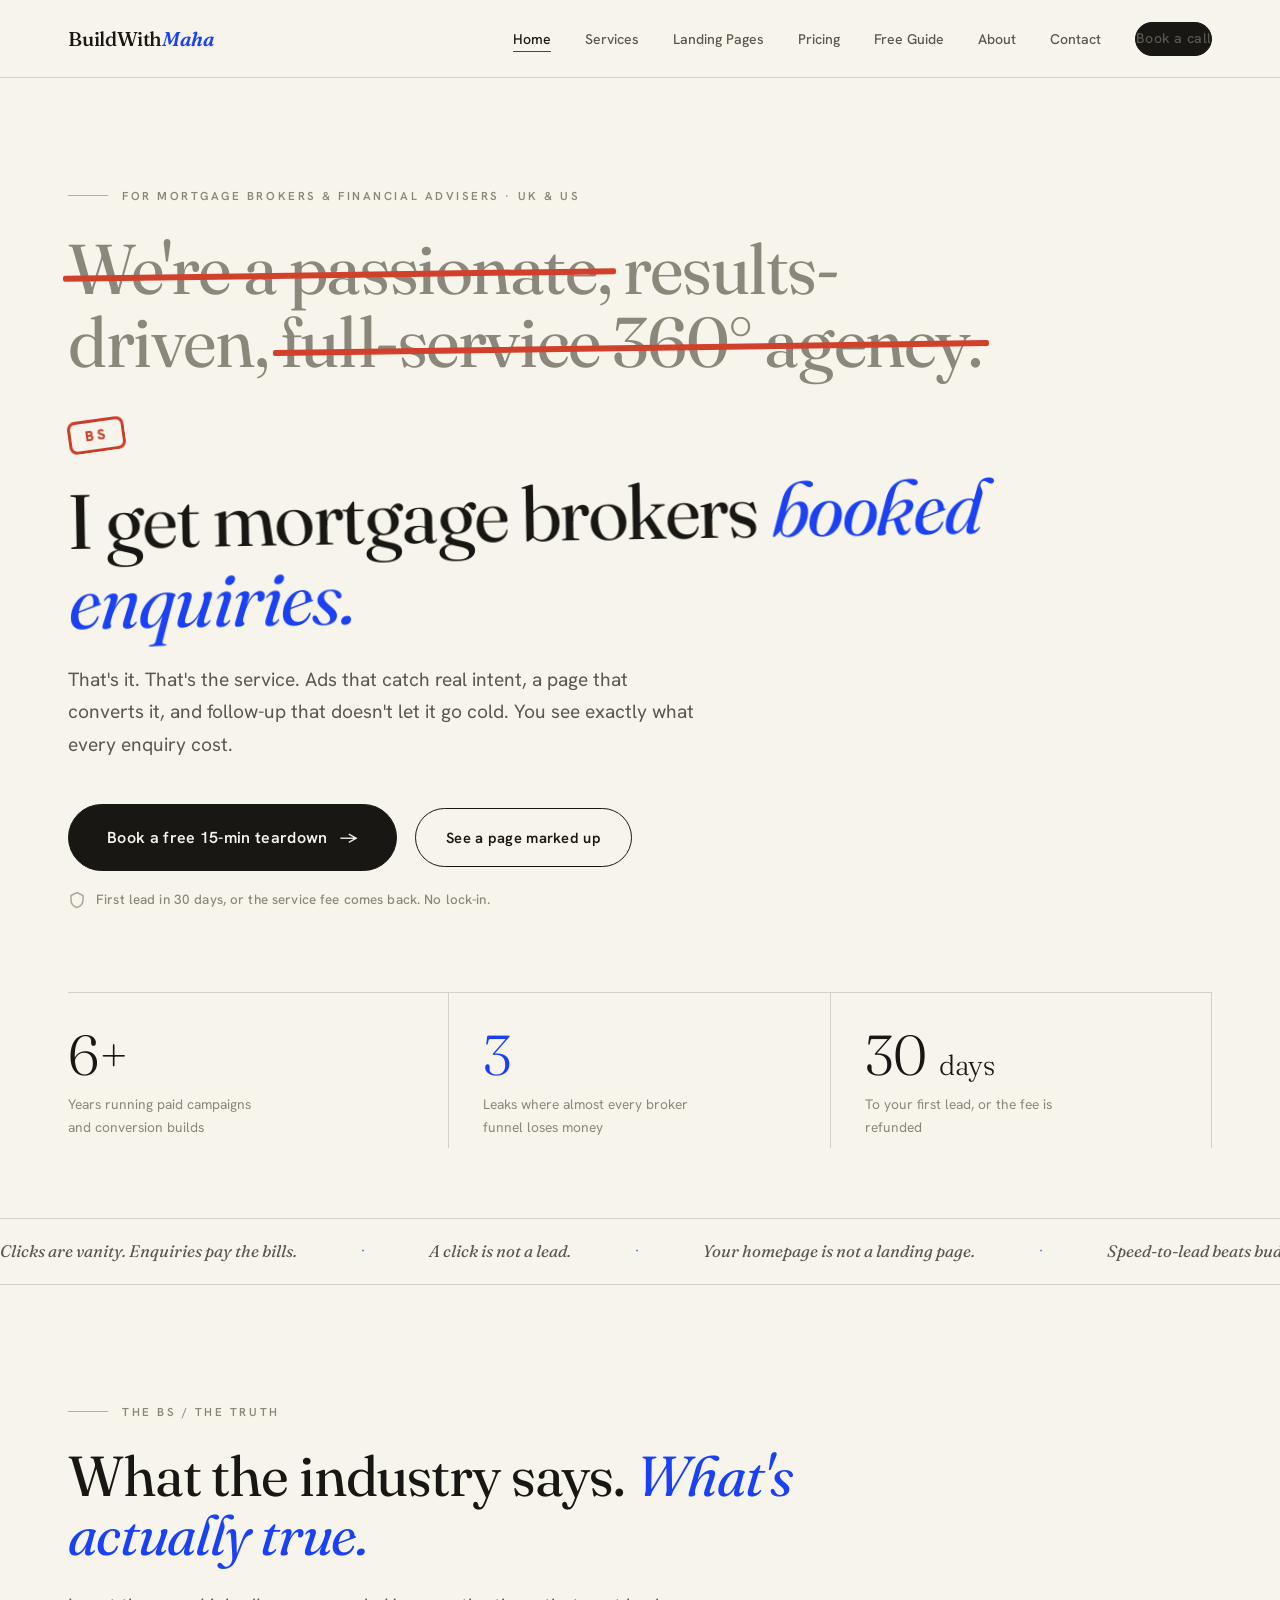
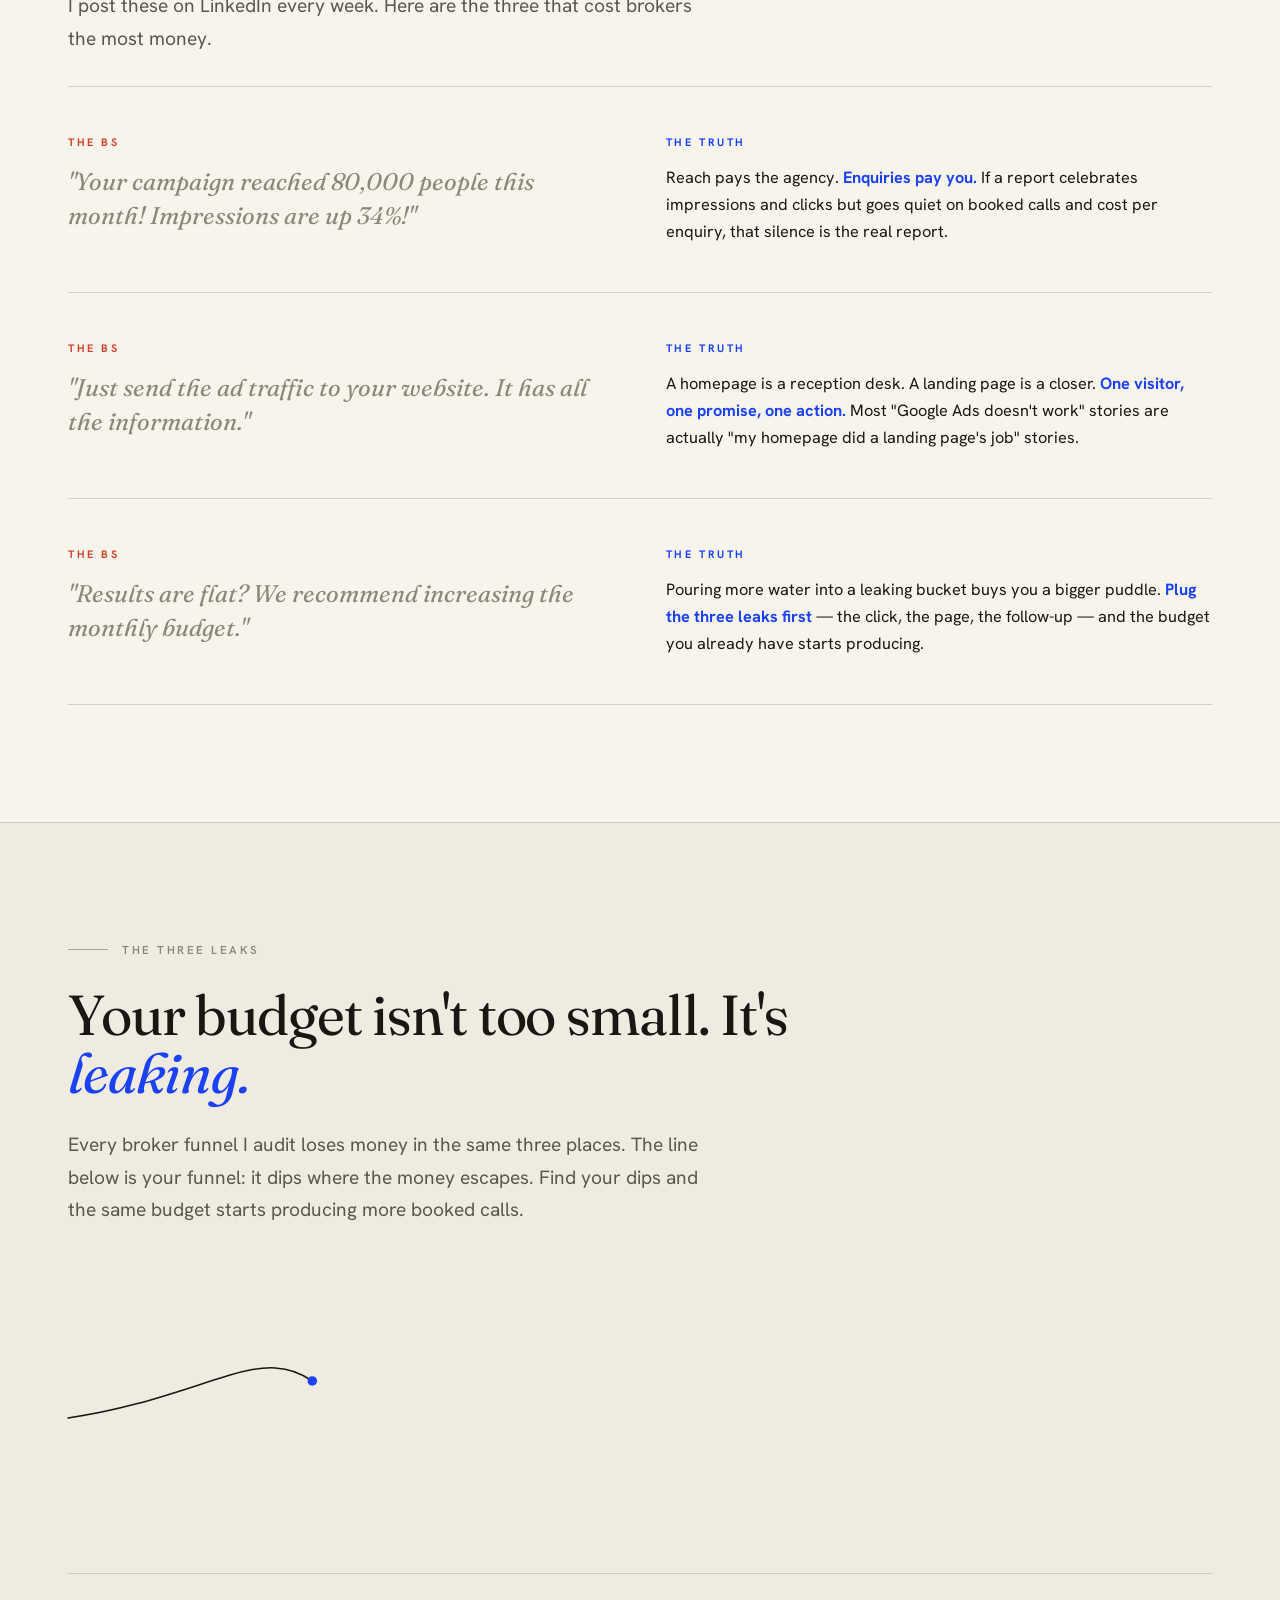
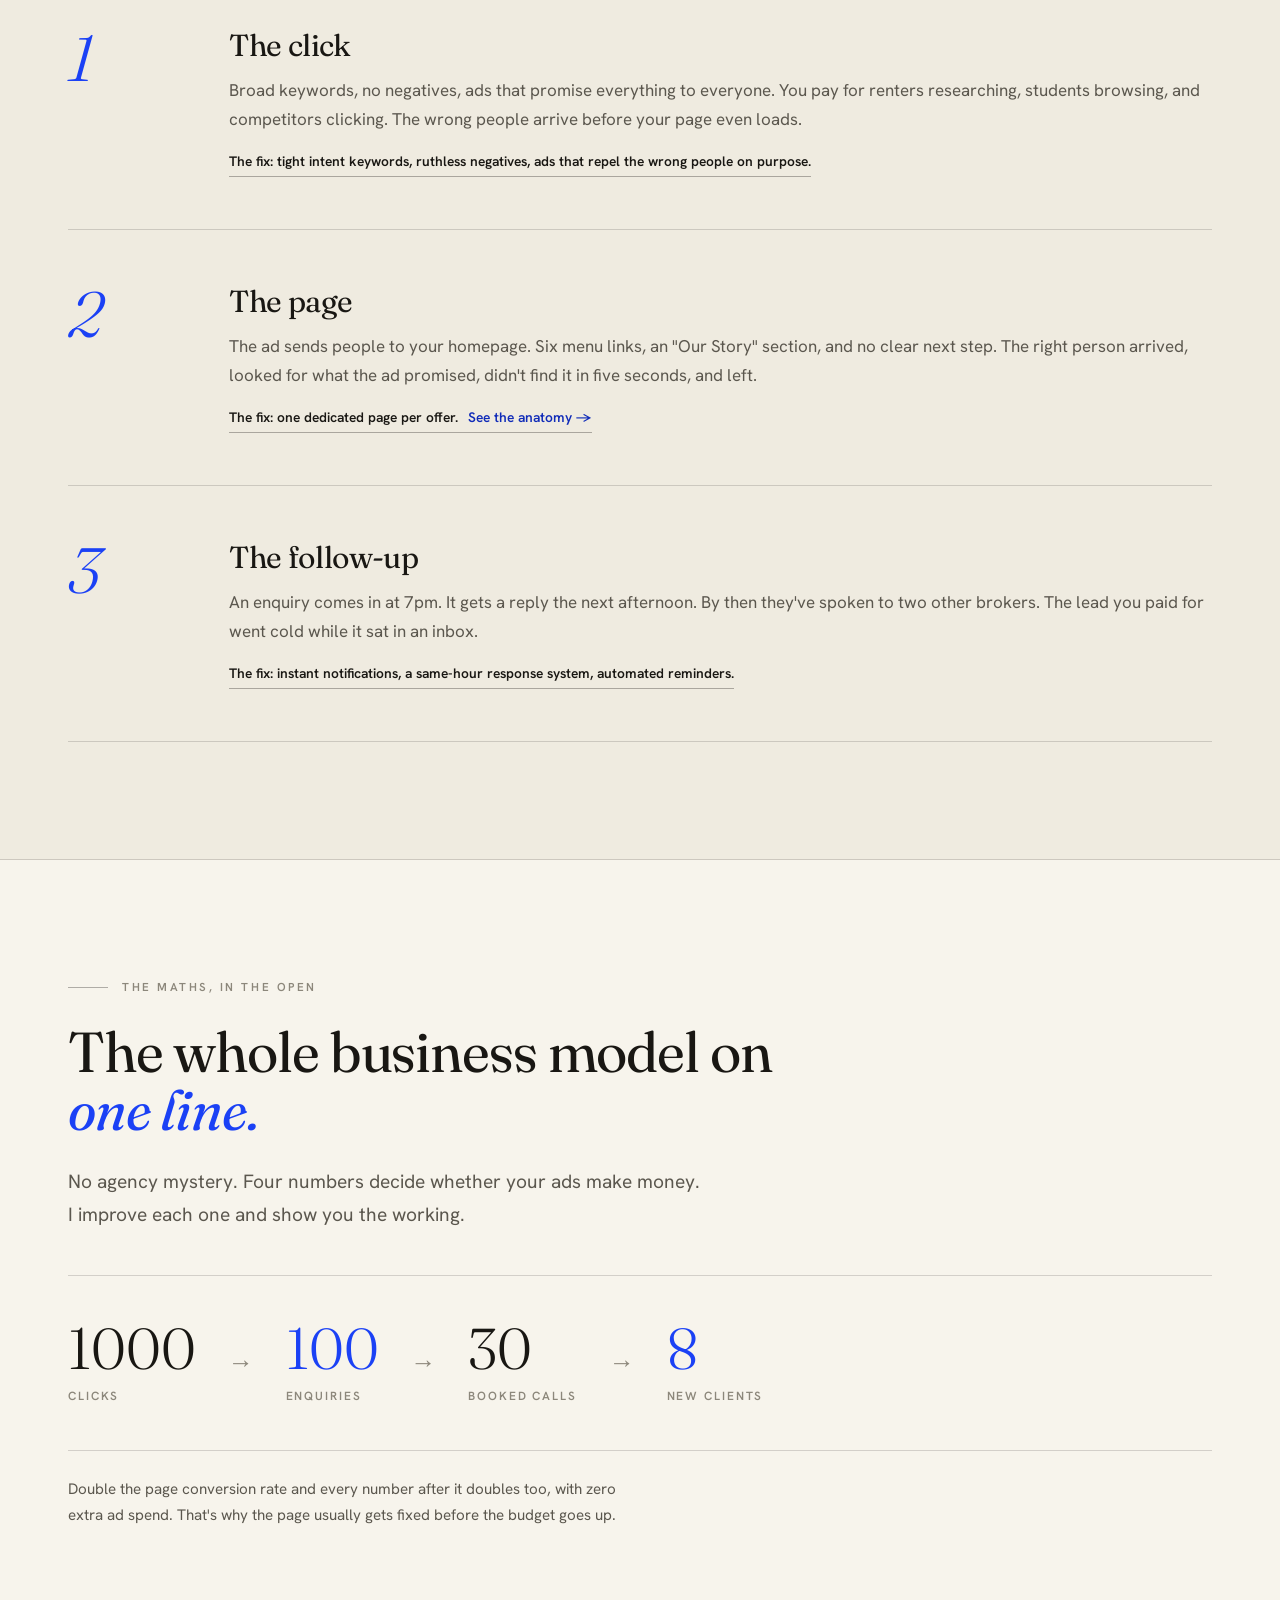
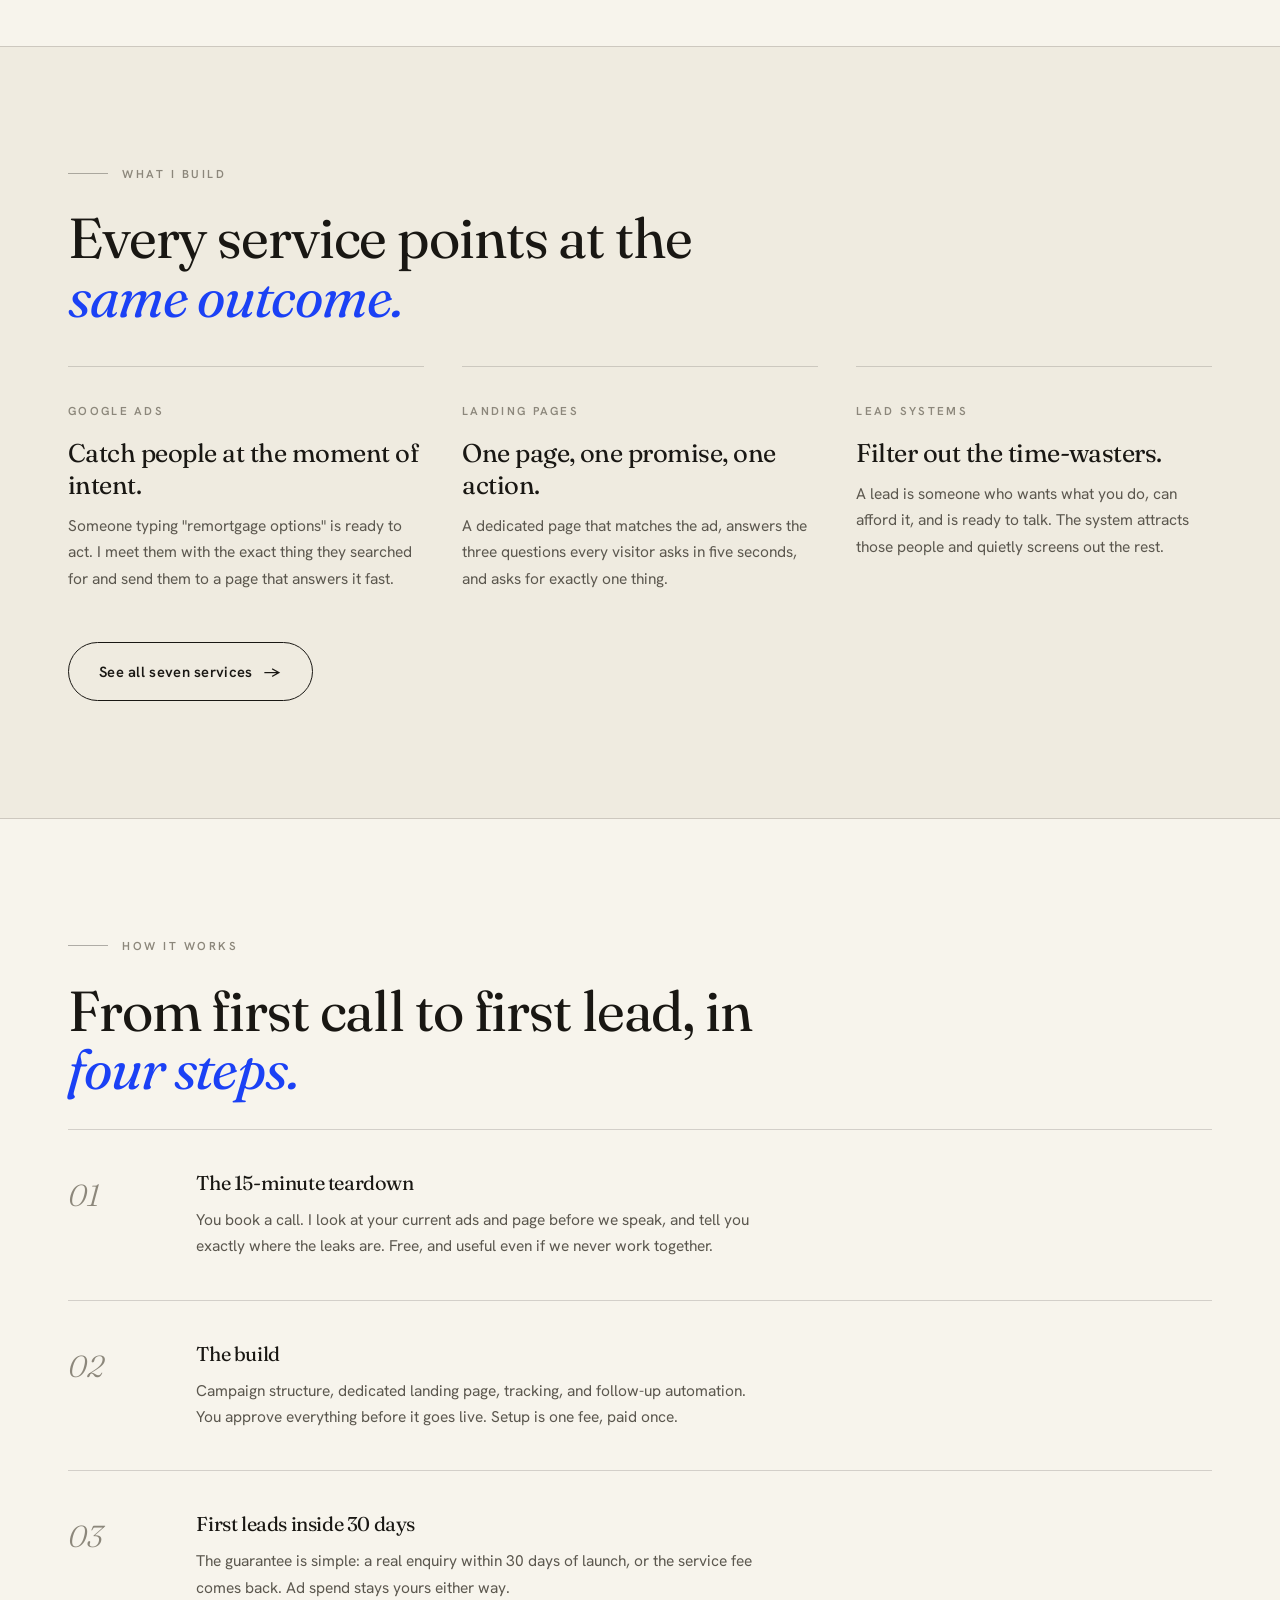
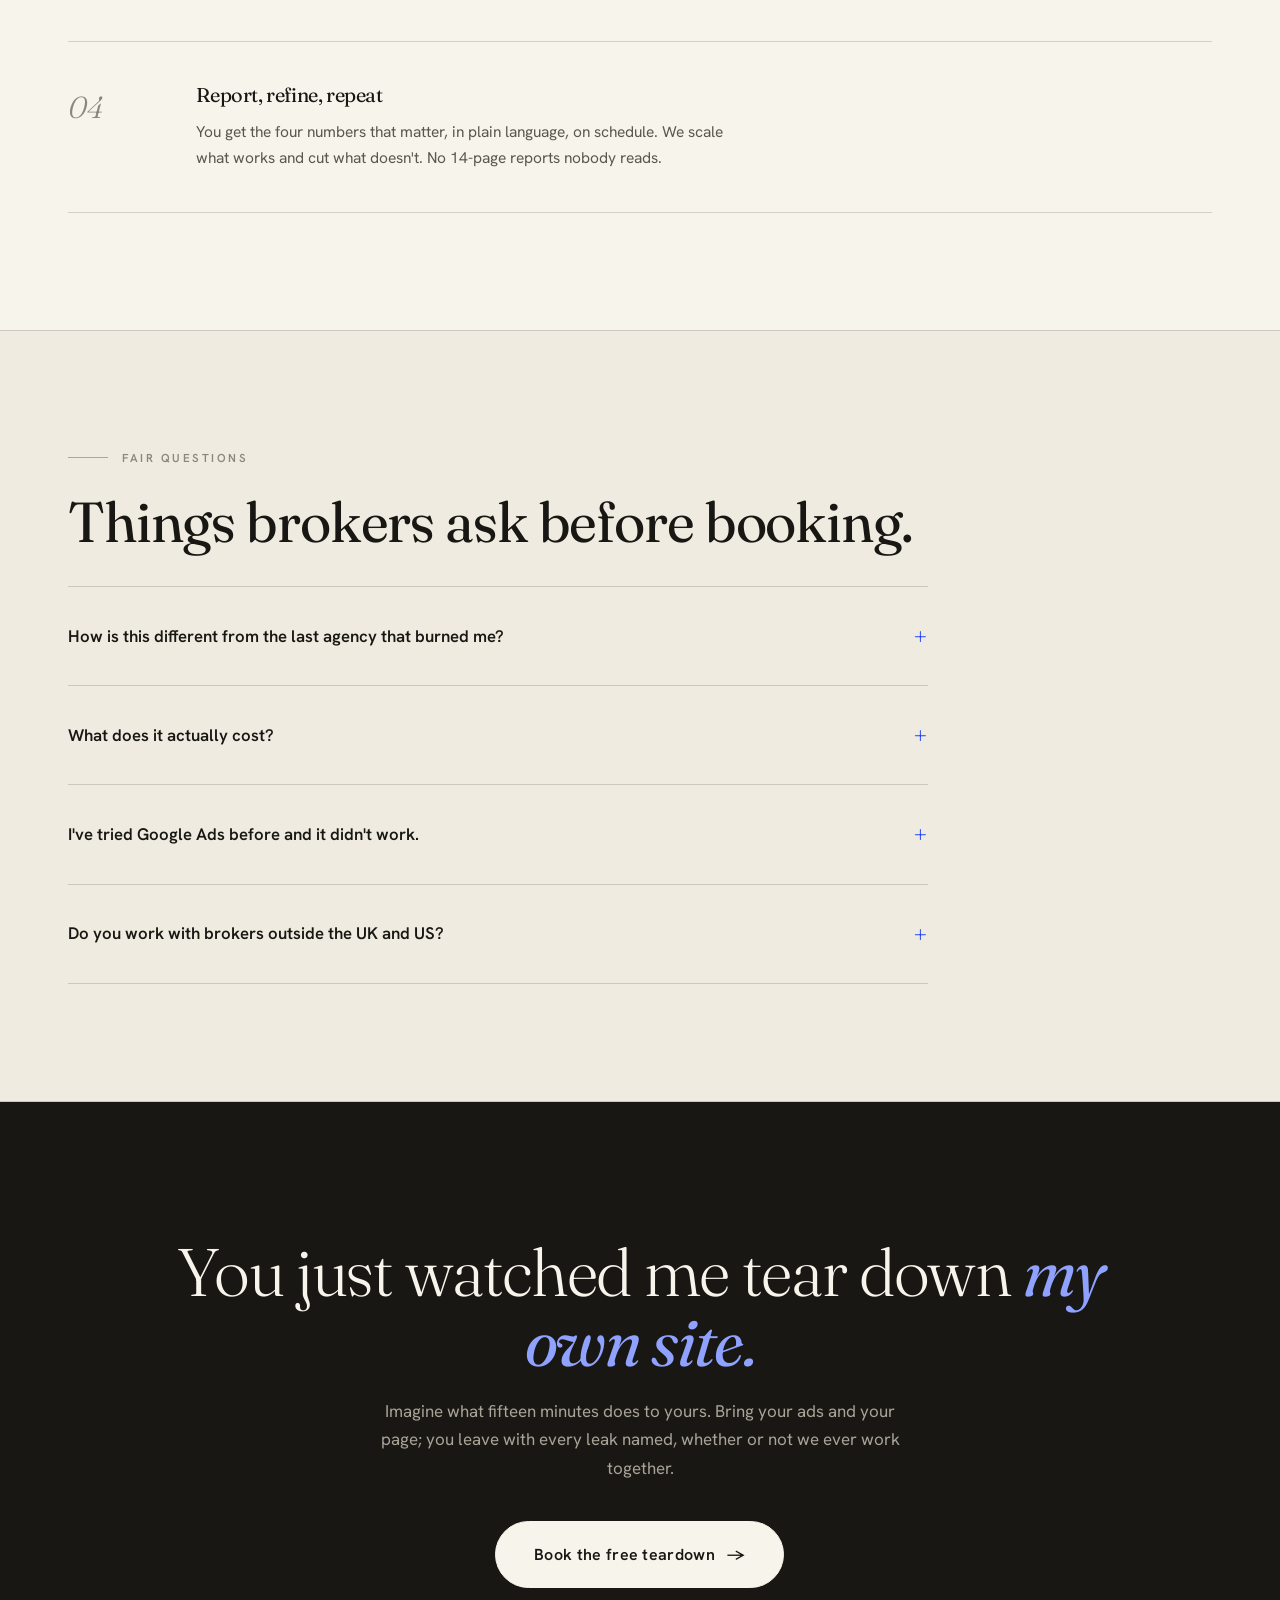
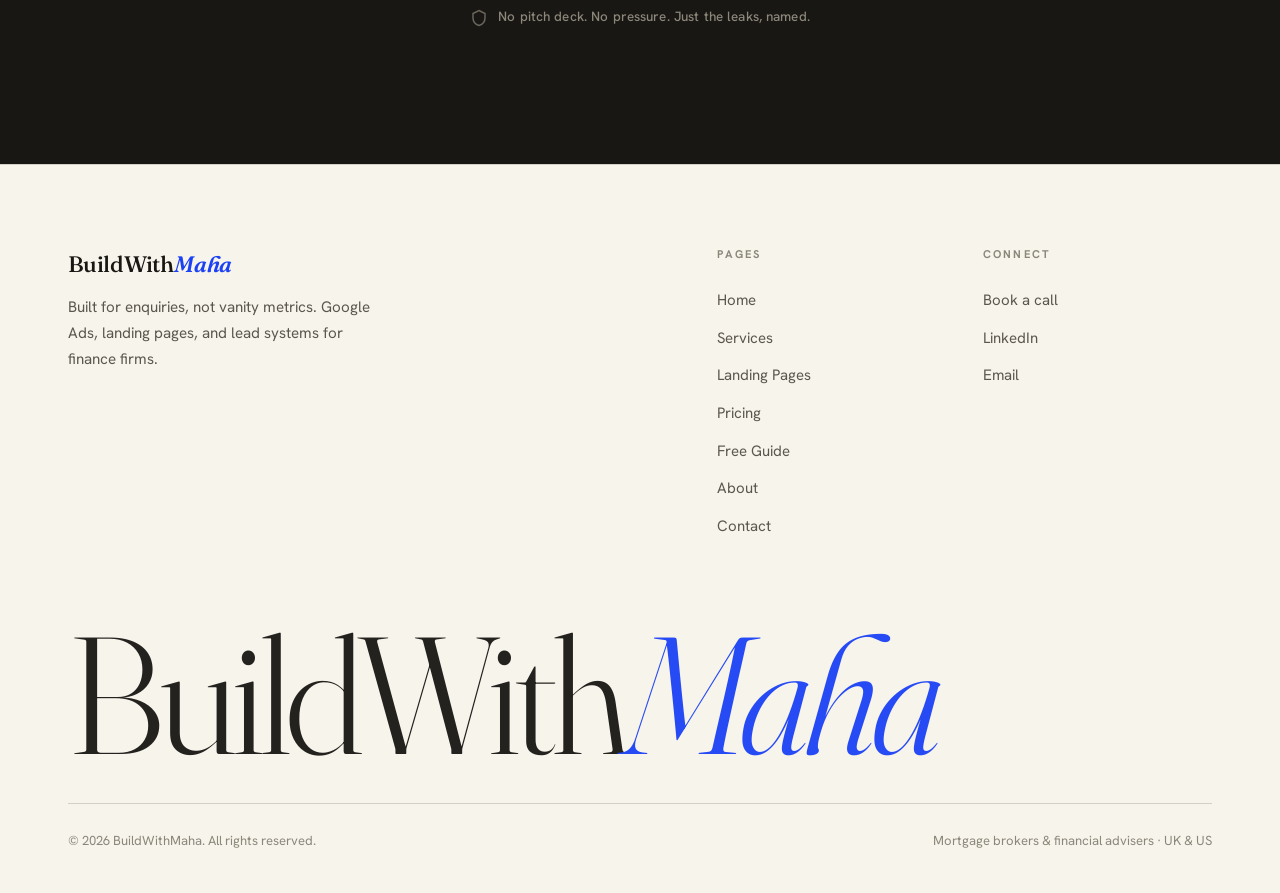
==== index.html @ f50afe5b "Add files via upload" ====
<!DOCTYPE html>
<html lang="en">
<head>
<meta charset="UTF-8">
<meta name="viewport" content="width=device-width, initial-scale=1">
<title>BuildWithMaha — Booked enquiries for mortgage brokers & advisers</title>
<meta name="description" content="Google Ads, landing pages, and lead systems for mortgage brokers and financial advisers in the UK and US. Built for enquiries, not vanity metrics. First leads in 30 days or the fee comes back.">
<link rel="stylesheet" href="styles.css">
</head>
<body>

<div class="curtain"><div class="pen-line"></div><span class="hand">Let me mark this up for you.</span></div>

<header class="nav">
  <div class="wrap nav-inner">
    <a class="logo" href="/">BuildWith<b>Maha</b></a>
    <ul class="nav-links">
      <li><a href="/" class="active">Home</a></li>
      <li><a href="/services">Services</a></li>
      <li><a href="/landing-pages">Landing Pages</a></li>
      <li><a href="/pricing">Pricing</a></li>
      <li><a href="/guide">Free Guide</a></li>
      <li><a href="/about">About</a></li>
      <li><a href="/contact">Contact</a></li>
      <li class="nav-cta"><a class="btn btn-primary" href="https://calendly.com/devminfo98/15-minute-growth-infrastructure-conversion-audit" target="_blank" rel="noopener">Book a call</a></li>
    </ul>
    <button class="burger" aria-label="Menu">☰</button>
  </div>
</header>

<!-- ============ HERO: the teardown happens in front of you ============ -->
<section class="hero">
  <div class="wrap page-gutter">
    <span class="eyebrow">For mortgage brokers &amp; financial advisers · UK &amp; US</span>

    <h1 class="reveal struck-on-view" style="max-width:21ch;font-size:clamp(2.2rem,5.6vw,4.4rem)">
      <span class="strike">We're a passionate,</span>
      <span class="strike">results-driven,</span>
      <span class="strike">full-service 360° agency.</span>
      <span class="bs-stamp" aria-hidden="true">BS</span>
      <span class="truth truth-delay serif" style="margin-top:22px;font-size:clamp(2.4rem,6vw,4.8rem)">I get mortgage brokers <em>booked enquiries.</em></span>
    </h1>

    <div class="mnote gutter-r">
      <svg class="arrow" viewBox="0 0 42 30"><path d="M40 4 C26 2, 12 8, 4 24 M4 24 l1 -9 M4 24 l9 -2"/></svg>
      every agency site starts like this. watch what happens to it.
    </div>

    <p class="lead reveal">That's it. That's the service. Ads that catch real intent, a page that converts it, and follow-up that doesn't let it go cold. You see exactly what every enquiry cost.</p>

    <div class="hero-cta reveal">
      <a class="btn btn-primary btn-big" href="https://calendly.com/devminfo98/15-minute-growth-infrastructure-conversion-audit" target="_blank" rel="noopener">Book a free 15-min teardown <span class="arr">→</span></a>
      <a class="btn btn-ghost" href="/landing-pages">See a page marked up</a>
    </div>
    <div class="risk-note reveal">
      <svg width="18" height="18" viewBox="0 0 24 24" fill="none" stroke="currentColor" stroke-width="2"><path d="M12 2l8 4v6c0 5-3.5 8.5-8 10-4.5-1.5-8-5-8-10V6l8-4z"/></svg>
      First lead in 30 days, or the service fee comes back. No lock-in.
    </div>

    <div class="metrics reveal page-gutter">
      <div class="metric">
        <div class="num"><span data-count="6" data-suffix="+">0</span></div>
        <p>Years running paid campaigns and conversion builds</p>
      </div>
      <div class="metric">
        <div class="num"><em><span data-count="3">0</span></em></div>
        <p>Leaks where almost every broker funnel loses money</p>
      </div>
      <div class="metric">
        <div class="num"><span data-count="30">0</span> <span style="font-size:.5em">days</span></div>
        <p>To your first lead, or the fee is refunded</p>
      </div>
      <div class="mnote gutter-r" style="top:30px">
        <svg class="arrow" viewBox="0 0 42 30"><path d="M40 26 C26 28, 12 22, 4 6 M4 6 l1 9 M4 6 l9 2"/></svg>
        this is where the fake client logos would go. I don't have fake logos.
      </div>
    </div>
  </div>
</section>

<div class="marquee" aria-hidden="true">
  <div class="marquee-track">
    <span>Clicks are vanity. Enquiries pay the bills.</span><b>·</b>
    <span>A click is not a lead.</span><b>·</b>
    <span>Your homepage is not a landing page.</span><b>·</b>
    <span>Speed-to-lead beats budget.</span><b>·</b>
    <span>Clicks are vanity. Enquiries pay the bills.</span><b>·</b>
    <span>A click is not a lead.</span><b>·</b>
    <span>Your homepage is not a landing page.</span><b>·</b>
    <span>Speed-to-lead beats budget.</span><b>·</b>
  </div>
</div>

<!-- ============ THE BS / THE TRUTH ============ -->
<section>
  <div class="wrap page-gutter">
    <span class="eyebrow reveal">The BS / The Truth</span>
    <h2 class="reveal" style="max-width:22ch">What the industry says. <em>What's actually true.</em></h2>
    <p class="lead reveal" style="margin-bottom:30px">I post these on LinkedIn every week. Here are the three that cost brokers the most money.</p>

    <div class="mnote gutter-r" style="top:120px">
      <svg class="arrow" viewBox="0 0 42 30"><path d="M40 4 C26 2, 12 8, 4 24 M4 24 l1 -9 M4 24 l9 -2"/></svg>
      left side: what you've been told. right side: what your bank account already knows.
    </div>

    <div class="bst">
      <div class="bst-row reveal">
        <div class="bs"><div class="side-label">The BS</div>
          <p>"Your campaign reached 80,000 people this month! Impressions are up 34%!"</p></div>
        <div class="tr"><div class="side-label">The Truth</div>
          <p>Reach pays the agency. <b>Enquiries pay you.</b> If a report celebrates impressions and clicks but goes quiet on booked calls and cost per enquiry, that silence is the real report.</p></div>
      </div>
      <div class="bst-row reveal">
        <div class="bs"><div class="side-label">The BS</div>
          <p>"Just send the ad traffic to your website. It has all the information."</p></div>
        <div class="tr"><div class="side-label">The Truth</div>
          <p>A homepage is a reception desk. A landing page is a closer. <b>One visitor, one promise, one action.</b> Most "Google Ads doesn't work" stories are actually "my homepage did a landing page's job" stories.</p></div>
      </div>
      <div class="bst-row reveal">
        <div class="bs"><div class="side-label">The BS</div>
          <p>"Results are flat? We recommend increasing the monthly budget."</p></div>
        <div class="tr"><div class="side-label">The Truth</div>
          <p>Pouring more water into a leaking bucket buys you a bigger puddle. <b>Plug the three leaks first</b> — the click, the page, the follow-up — and the budget you already have starts producing.</p></div>
      </div>
    </div>
  </div>
</section>

<!-- ============ THE THREE LEAKS + RIDGE ============ -->
<section class="leaks section-deep" id="leaks-section">
  <div class="wrap page-gutter">
    <span class="eyebrow reveal">The Three Leaks</span>
    <h2 class="reveal" style="max-width:22ch">Your budget isn't too small. It's <em>leaking.</em></h2>
    <p class="lead reveal">Every broker funnel I audit loses money in the same three places. The line below is your funnel: it dips where the money escapes. Find your dips and the same budget starts producing more booked calls.</p>

    <div class="mnote gutter-r" style="top:0">
      <svg class="arrow" viewBox="0 0 42 30"><path d="M40 4 C26 2, 12 8, 4 24 M4 24 l1 -9 M4 24 l9 -2"/></svg>
      I draw this exact line on every audit call.
    </div>

    <div class="ridge-wrap" data-prlx="14">
      <svg class="ridge" viewBox="0 0 1200 300" xmlns="http://www.w3.org/2000/svg" aria-hidden="true">
        <path class="path" d="M0,150
          C70,140 120,120 170,105
          C220,90 250,95 285,140
          C305,166 320,172 340,150
          C390,98 440,80 500,72
          C560,64 600,80 635,135
          C655,166 672,170 692,146
          C740,90 800,62 860,58
          C915,55 945,76 975,128
          C992,158 1008,162 1026,140
          C1080,78 1140,52 1200,44" />
        <circle class="leakdot" data-at="0.27" cx="312" cy="158" r="5.5"/>
        <circle class="leakdot" data-at="0.55" cx="663" cy="153" r="5.5"/>
        <circle class="leakdot" data-at="0.82" cx="1000" cy="146" r="5.5"/>
        <circle class="traveler" cx="0" cy="150" r="0"/>
        <text class="leaklbl" data-at="0.27" x="312" y="196" text-anchor="middle">Leak 1 · The click</text>
        <text class="leaklbl" data-at="0.55" x="663" y="191" text-anchor="middle">Leak 2 · The page</text>
        <text class="leaklbl" data-at="0.82" x="1000" y="184" text-anchor="middle">Leak 3 · The follow-up</text>
        <text class="leaklbl" data-at="0.99" x="1196" y="30" text-anchor="end">Booked calls</text>
      </svg>
    </div>

    <div>
      <div class="leak-row">
        <div class="leak-no">1</div>
        <div>
          <h3>The click</h3>
          <p class="muted">Broad keywords, no negatives, ads that promise everything to everyone. You pay for renters researching, students browsing, and competitors clicking. The wrong people arrive before your page even loads.</p>
          <div class="fix">The fix: tight intent keywords, ruthless negatives, ads that repel the wrong people on purpose.</div>
        </div>
      </div>
      <div class="leak-row">
        <div class="leak-no">2</div>
        <div>
          <h3>The page</h3>
          <p class="muted">The ad sends people to your homepage. Six menu links, an "Our Story" section, and no clear next step. The right person arrived, looked for what the ad promised, didn't find it in five seconds, and left.</p>
          <div class="fix">The fix: one dedicated page per offer. <a href="/landing-pages" style="color:var(--accent-deep)">See the anatomy →</a></div>
        </div>
      </div>
      <div class="leak-row">
        <div class="leak-no">3</div>
        <div>
          <h3>The follow-up</h3>
          <p class="muted">An enquiry comes in at 7pm. It gets a reply the next afternoon. By then they've spoken to two other brokers. The lead you paid for went cold while it sat in an inbox.</p>
          <div class="fix">The fix: instant notifications, a same-hour response system, automated reminders.</div>
        </div>
      </div>
    </div>
  </div>
</section>

<!-- ============ FUNNEL MATH ============ -->
<section>
  <div class="wrap page-gutter">
    <span class="eyebrow reveal">The maths, in the open</span>
    <h2 class="reveal" style="max-width:22ch">The whole business model on <em>one line.</em></h2>
    <p class="lead reveal" style="margin-bottom:44px">No agency mystery. Four numbers decide whether your ads make money. I improve each one and show you the working.</p>
    <div class="math-board reveal">
      <div class="math-step"><div class="num"><span data-count="1000">0</span></div><p>Clicks</p></div>
      <div class="math-arrow" aria-hidden="true">&rarr;</div>
      <div class="math-step"><div class="num"><em><span data-count="100">0</span></em></div><p>Enquiries</p></div>
      <div class="math-arrow" aria-hidden="true">&rarr;</div>
      <div class="math-step"><div class="num"><span data-count="30">0</span></div><p>Booked calls</p></div>
      <div class="math-arrow" aria-hidden="true">&rarr;</div>
      <div class="math-step"><div class="num"><em><span data-count="8">0</span></em></div><p>New clients</p></div>
    </div>
    <div class="mnote gutter-r" style="top:46%">
      <svg class="arrow" viewBox="0 0 42 30"><path d="M40 4 C26 2, 12 8, 4 24 M4 24 l1 -9 M4 24 l9 -2"/></svg>
      double the middle number and everything after it doubles. free.
    </div>
    <p class="muted reveal" style="margin-top:26px;font-size:.95rem;max-width:64ch">Double the page conversion rate and every number after it doubles too, with zero extra ad spend. That's why the page usually gets fixed before the budget goes up.</p>
  </div>
</section>

<!-- ============ SERVICES PREVIEW ============ -->
<section class="section-deep">
  <div class="wrap">
    <span class="eyebrow reveal">What I build</span>
    <h2 class="reveal" style="max-width:20ch">Every service points at the <em>same outcome.</em></h2>
    <div class="grid grid-3" data-stagger style="margin-top:40px">
      <div class="card">
        <div class="num">Google Ads</div>
        <h3>Catch people at the moment of intent.</h3>
        <p>Someone typing "remortgage options" is ready to act. I meet them with the exact thing they searched for and send them to a page that answers it fast.</p>
      </div>
      <div class="card">
        <div class="num">Landing Pages</div>
        <h3>One page, one promise, one action.</h3>
        <p>A dedicated page that matches the ad, answers the three questions every visitor asks in five seconds, and asks for exactly one thing.</p>
      </div>
      <div class="card">
        <div class="num">Lead Systems</div>
        <h3>Filter out the time-wasters.</h3>
        <p>A lead is someone who wants what you do, can afford it, and is ready to talk. The system attracts those people and quietly screens out the rest.</p>
      </div>
    </div>
    <div class="reveal" style="margin-top:40px">
      <a class="btn btn-ghost" href="/services">See all seven services <span class="arr">→</span></a>
    </div>
  </div>
</section>

<!-- ============ PROCESS ============ -->
<section>
  <div class="wrap page-gutter">
    <span class="eyebrow reveal">How it works</span>
    <h2 class="reveal" style="max-width:20ch">From first call to first lead, in <em>four steps.</em></h2>
    <div class="mnote gutter-r" style="top:200px">
      <svg class="arrow" viewBox="0 0 42 30"><path d="M40 4 C26 2, 12 8, 4 24 M4 24 l1 -9 M4 24 l9 -2"/></svg>
      step 1 is free and most people steal the notes. that's fine. that's the point.
    </div>
    <div class="steps" style="margin-top:30px">
      <div class="step reveal">
        <div><h3>The 15-minute teardown</h3><p>You book a call. I look at your current ads and page before we speak, and tell you exactly where the leaks are. Free, and useful even if we never work together.</p></div>
      </div>
      <div class="step reveal">
        <div><h3>The build</h3><p>Campaign structure, dedicated landing page, tracking, and follow-up automation. You approve everything before it goes live. Setup is one fee, paid once.</p></div>
      </div>
      <div class="step reveal">
        <div><h3>First leads inside 30 days</h3><p>The guarantee is simple: a real enquiry within 30 days of launch, or the service fee comes back. Ad spend stays yours either way.</p></div>
      </div>
      <div class="step reveal">
        <div><h3>Report, refine, repeat</h3><p>You get the four numbers that matter, in plain language, on schedule. We scale what works and cut what doesn't. No 14-page reports nobody reads.</p></div>
      </div>
    </div>
  </div>
</section>

<!-- ============ FAQ ============ -->
<section class="section-deep">
  <div class="wrap">
    <span class="eyebrow reveal">Fair questions</span>
    <h2 class="reveal">Things brokers ask before booking.</h2>
    <div class="faq reveal" style="margin-top:34px">
      <details>
        <summary>How is this different from the last agency that burned me?</summary>
        <div class="a">Most agencies sell clicks because clicks are easy to deliver. I'm accountable for enquiries, in writing: first lead in 30 days or the service fee is refunded. And you keep everything I build, including the pages and the tracking.</div>
      </details>
      <details>
        <summary>What does it actually cost?</summary>
        <div class="a">A one-time $2,000 setup, then a monthly retainer from $1,250 depending on the plan. Ad spend is separate and paid directly to Google or Meta, never through me. Full breakdown on the <a href="/pricing" style="color:var(--accent-deep);font-weight:600">pricing page</a>.</div>
      </details>
      <details>
        <summary>I've tried Google Ads before and it didn't work.</summary>
        <div class="a">Almost always that means one of the three leaks was wide open: wrong clicks, a homepage doing a landing page's job, or slow follow-up. The teardown will show you which one it was. Bring your old account if you still have access.</div>
      </details>
      <details>
        <summary>Do you work with brokers outside the UK and US?</summary>
        <div class="a">UK and US mortgage brokers and financial advisers are the focus, because the system is built around how those markets search and enquire. If you're adjacent to that, book the teardown and ask.</div>
      </details>
    </div>
  </div>
</section>

<!-- ============ CTA ============ -->
<div class="cta-band">
  <div class="wrap reveal">
    <h2 style="max-width:26ch;margin:0 auto 0">You just watched me tear down <em>my own site.</em></h2>
    <p>Imagine what fifteen minutes does to yours. Bring your ads and your page; you leave with every leak named, whether or not we ever work together.</p>
    <a class="btn btn-primary btn-big" href="https://calendly.com/devminfo98/15-minute-growth-infrastructure-conversion-audit" target="_blank" rel="noopener">Book the free teardown <span class="arr">→</span></a>
    <div class="risk-note">
      <svg width="18" height="18" viewBox="0 0 24 24" fill="none" stroke="currentColor" stroke-width="2"><path d="M12 2l8 4v6c0 5-3.5 8.5-8 10-4.5-1.5-8-5-8-10V6l8-4z"/></svg>
      No pitch deck. No pressure. Just the leaks, named.
    </div>
  </div>
</div>

<footer class="ft">
  <div class="wrap">
    <div class="ft-top">
      <div class="ft-tag">
        <a class="logo" href="/" style="font-size:1.4rem">BuildWith<b>Maha</b></a>
        <p style="margin-top:12px">Built for enquiries, not vanity metrics. Google Ads, landing pages, and lead systems for finance firms.</p>
      </div>
      <div class="ft-cols">
        <div><h4>Pages</h4><a href="/">Home</a><a href="/services">Services</a><a href="/landing-pages">Landing Pages</a><a href="/pricing">Pricing</a><a href="/guide">Free Guide</a><a href="/about">About</a><a href="/contact">Contact</a></div>
        <div><h4>Connect</h4><a href="https://calendly.com/devminfo98/15-minute-growth-infrastructure-conversion-audit" target="_blank" rel="noopener">Book a call</a><a href="https://www.linkedin.com/in/buildwithmaha" target="_blank" rel="noopener">LinkedIn</a><a href="mailto:dev@buildwithmaha.com">Email</a></div>
      </div>
    </div>
    <div class="wordmark">BuildWith<b>Maha</b></div>
    <div class="ft-legal"><span>&copy; <span id="year">2026</span> BuildWithMaha. All rights reserved.</span><span>Mortgage brokers &amp; financial advisers · UK &amp; US</span></div>
  </div>
</footer>

<div class="sticky-cta"><a class="btn btn-primary" href="https://calendly.com/devminfo98/15-minute-growth-infrastructure-conversion-audit" target="_blank" rel="noopener">Book a free 15-min teardown →</a></div>

<script src="script.js"></script>
</body>
</html>
---- styles.css ----
/* ============================================================
   BuildWithMaha — design system v4 "Ridge"
   Inspired by quiet, premium finance design:
   hairline rules · generous air · one drawn line as signature
   Fraunces (display) · Hanken Grotesk (body)
   ============================================================ */

@import url('https://fonts.googleapis.com/css2?family=Fraunces:ital,opsz,wght@0,9..144,300;0,9..144,400;0,9..144,500;0,9..144,600;1,9..144,300;1,9..144,400;1,9..144,500&family=Hanken+Grotesk:wght@400;500;600;700&display=swap');

:root{
  --paper:#F7F4EC;
  --paper-deep:#EFEBE0;
  --ink:#191713;
  --ink-soft:#5B574E;
  --ink-faint:#8C877B;
  --accent:#1B41F5;
  --accent-deep:#102BB8;
  --hair:rgba(25,23,19,.16);
  --hair-strong:rgba(25,23,19,.32);
  --wrap:1240px;
  --nav-h:78px;
  --ease:cubic-bezier(.22,1,.36,1);
}

*{margin:0;padding:0;box-sizing:border-box}
html{scroll-behavior:smooth}
body{
  background:var(--paper);color:var(--ink);
  font-family:'Hanken Grotesk',system-ui,sans-serif;
  font-size:17px;line-height:1.7;
  -webkit-font-smoothing:antialiased;
  overflow-x:hidden;
}
::selection{background:var(--accent);color:#fff}
img{max-width:100%;display:block}
a{color:inherit;text-decoration:none}

.wrap{max-width:var(--wrap);margin:0 auto;padding:0 clamp(22px,4vw,48px)}

/* ---------- type ---------- */
h1,h2,h3,.serif{font-family:'Fraunces',serif;font-weight:400;line-height:1.04;letter-spacing:-.02em}
h1{font-size:clamp(2.9rem,7.5vw,6rem)}
h2{font-size:clamp(2rem,4.4vw,3.6rem);margin-bottom:26px}
h3{font-size:clamp(1.25rem,2vw,1.6rem);line-height:1.25;margin-bottom:12px}
h1 em,h2 em,.serif em{font-style:italic;font-weight:400;color:var(--accent)}
.lead{font-size:clamp(1.05rem,1.5vw,1.3rem);color:var(--ink-soft);max-width:58ch;font-weight:400}
.muted{color:var(--ink-soft)}

.eyebrow{
  display:flex;align-items:center;gap:14px;
  font-size:.72rem;font-weight:600;letter-spacing:.22em;text-transform:uppercase;
  color:var(--ink-faint);margin-bottom:26px;
}
.eyebrow::before{content:"";width:40px;height:1px;background:var(--hair-strong)}

/* ---------- intro line ---------- */
.curtain{
  position:fixed;inset:0;z-index:3000;background:var(--paper);
  display:flex;align-items:center;justify-content:center;flex-direction:column;gap:26px;
  transition:opacity .8s ease .2s,visibility .8s;
}
.curtain .line{width:0;height:1px;background:var(--ink);animation:linegrow 1.1s var(--ease) .1s forwards}
.curtain .serif{font-size:clamp(1.1rem,2.4vw,1.6rem);font-style:italic;opacity:0;animation:fadeup .8s var(--ease) .5s forwards}
.curtain.done{opacity:0;visibility:hidden}
@keyframes linegrow{to{width:min(420px,70vw)}}
@keyframes fadeup{from{opacity:0;transform:translateY(12px)}to{opacity:1;transform:none}}

/* ---------- nav ---------- */
.nav{
  position:sticky;top:0;z-index:1000;height:var(--nav-h);
  background:color-mix(in srgb,var(--paper) 86%,transparent);
  backdrop-filter:blur(12px);
  border-bottom:1px solid var(--hair);
  transition:height .3s var(--ease);
}
.nav-inner{display:flex;align-items:center;justify-content:space-between;height:100%}
.logo{font-family:'Fraunces',serif;font-size:1.25rem;font-weight:500;letter-spacing:-.01em}
.logo b{color:var(--accent);font-weight:600;font-style:italic}
.nav-links{display:flex;align-items:center;gap:34px;list-style:none}
.nav-links a{font-size:.88rem;font-weight:500;color:var(--ink-soft);position:relative;padding:4px 0;transition:color .25s}
.nav-links a:hover,.nav-links a.active{color:var(--ink)}
.nav-links a:not(.btn)::after{
  content:"";position:absolute;left:0;bottom:0;height:1px;width:0;background:var(--accent);
  transition:width .35s var(--ease);
}
.nav-links a:not(.btn):hover::after,.nav-links a.active:not(.btn)::after{width:100%}
.burger{display:none;background:none;border:1px solid var(--hair-strong);border-radius:99px;
  width:46px;height:40px;font-size:1rem;cursor:pointer;color:var(--ink)}

/* ---------- buttons ---------- */
.btn{
  display:inline-flex;align-items:center;justify-content:center;gap:12px;
  font-family:'Hanken Grotesk',sans-serif;font-weight:600;font-size:.92rem;letter-spacing:.02em;
  padding:16px 30px;border-radius:999px;border:1px solid var(--ink);
  cursor:pointer;position:relative;overflow:hidden;
  transition:color .35s var(--ease),border-color .35s,transform .35s var(--ease);
  will-change:transform;background:transparent;color:var(--ink);
}
.btn::before{
  content:"";position:absolute;inset:0;background:var(--ink);border-radius:999px;
  transform:scaleY(0);transform-origin:bottom;transition:transform .4s var(--ease);z-index:0;
}
.btn>*{position:relative;z-index:1}
.btn:hover::before{transform:scaleY(1)}
.btn:hover{color:var(--paper)}
.btn-primary{background:var(--ink);color:var(--paper)}
.btn-primary::before{background:var(--accent);transform:scaleY(0)}
.btn-primary:hover{color:#fff;border-color:var(--accent)}
.btn-ghost{background:transparent}
.btn .arr{transition:transform .3s var(--ease)}
.btn:hover .arr{transform:translateX(6px)}
.btn-big{padding:19px 38px;font-size:1rem}

.risk-note{
  display:flex;align-items:center;gap:10px;margin-top:18px;
  font-size:.84rem;font-weight:500;color:var(--ink-faint);letter-spacing:.01em;
}
.risk-note svg{flex:none;opacity:.7}

/* ---------- hero ---------- */
.hero{padding:clamp(80px,12vh,140px) 0 70px;position:relative}
.hero .lead{margin-top:30px}
.hero-cta{display:flex;flex-wrap:wrap;gap:18px;align-items:center;margin-top:42px}

.kinetic .w{display:inline-block;overflow:hidden;vertical-align:bottom;padding-bottom:.08em;margin-bottom:-.08em}
.kinetic .w>span{display:inline-block;transform:translateY(110%);transition:transform .9s var(--ease)}
.kinetic.in .w>span{transform:none}

.stamp{position:absolute;right:48px;top:96px;width:140px;height:140px;display:grid;place-items:center;opacity:.92}
.stamp svg{position:absolute;inset:0;animation:spin 22s linear infinite}
.stamp svg text{font-family:'Hanken Grotesk';font-size:10px;font-weight:600;letter-spacing:.26em;fill:var(--ink-faint)}
.stamp .core{
  width:58px;height:58px;border-radius:50%;background:var(--accent);color:#fff;
  display:grid;place-items:center;font-size:1.2rem;transition:transform .3s var(--ease);
}
.stamp:hover .core{transform:scale(1.1)}
@keyframes spin{to{transform:rotate(360deg)}}

/* metrics: hairline columns */
.metrics{
  display:grid;grid-template-columns:repeat(3,1fr);margin-top:80px;
  border-top:1px solid var(--hair);
}
.metric{padding:34px 34px 8px 0;border-right:1px solid var(--hair)}
.metric:last-child{border-right:0}
.metric:not(:first-child){padding-left:34px}
.metric .num{font-family:'Fraunces',serif;font-weight:300;font-size:clamp(2.4rem,4.4vw,3.8rem);line-height:1}
.metric .num em{font-style:normal;color:var(--accent)}
.metric p{font-size:.86rem;color:var(--ink-faint);margin-top:10px;max-width:26ch}

/* ---------- marquee: thin elegant ticker ---------- */
.marquee{
  border-top:1px solid var(--hair);border-bottom:1px solid var(--hair);
  overflow:hidden;padding:18px 0;white-space:nowrap;background:var(--paper);
}
.marquee-track{display:inline-flex;gap:64px;animation:mq 36s linear infinite;will-change:transform}
.marquee:hover .marquee-track{animation-play-state:paused}
.marquee span{font-family:'Fraunces',serif;font-style:italic;font-size:1.05rem;color:var(--ink-soft)}
.marquee b{color:var(--accent);font-style:normal;font-weight:400;font-size:.8rem;align-self:center}
@keyframes mq{to{transform:translateX(-50%)}}

/* ---------- sections ---------- */
section{padding:clamp(90px,13vh,150px) 0}
.section-tight{padding:70px 0}
.section-deep{background:var(--paper-deep);border-top:1px solid var(--hair);border-bottom:1px solid var(--hair)}
.section-ink{background:var(--ink);color:var(--paper)}
.section-ink .lead,.section-ink .muted{color:#A9A498}

/* ---------- the ridge (signature) ---------- */
.ridge-wrap{position:relative;margin:50px 0 10px}
.ridge{width:100%;height:auto;display:block;overflow:visible}
.ridge .path{
  fill:none;stroke:var(--ink);stroke-width:1.6;
  stroke-linecap:round;stroke-linejoin:round;
}
.ridge .leakdot{fill:var(--accent);opacity:0;transition:opacity .6s}
.ridge .leakdot.on{opacity:1}
.ridge .leaklbl{
  font-family:'Hanken Grotesk';font-size:11px;font-weight:600;letter-spacing:.18em;
  fill:var(--ink-faint);opacity:0;transition:opacity .6s .15s;text-transform:uppercase;
}
.ridge .leaklbl.on{opacity:1}
.ridge .traveler{fill:var(--accent)}

/* ---------- leak rows: editorial list ---------- */
.leak-row{
  display:grid;grid-template-columns:110px 1fr;gap:clamp(20px,4vw,60px);align-items:start;
  padding:52px 0;border-top:1px solid var(--hair);
}
.leak-row:last-of-type{border-bottom:1px solid var(--hair)}
.leak-no{
  font-family:'Fraunces',serif;font-weight:300;font-size:clamp(2.6rem,5vw,4.2rem);line-height:1;
  color:var(--ink-faint);transition:color .5s var(--ease);font-style:italic;
}
.leak-row.lit .leak-no{color:var(--accent)}
.leak-row h3{font-size:clamp(1.4rem,2.4vw,1.9rem)}
.leak-row .fix{
  display:inline-flex;align-items:center;gap:10px;margin-top:16px;
  font-size:.86rem;font-weight:600;color:var(--ink);
  border-bottom:1px solid var(--hair-strong);padding-bottom:3px;
}
.drip{display:none}

/* ---------- funnel math: hairline ledger ---------- */
.math-board{
  display:grid;grid-template-columns:repeat(7,auto);gap:clamp(10px,2.5vw,34px);
  align-items:center;justify-content:start;
  border-top:1px solid var(--hair);border-bottom:1px solid var(--hair);
  padding:44px 0;
}
.math-step{text-align:left}
.math-step .num{font-family:'Fraunces',serif;font-weight:300;font-size:clamp(2rem,4.6vw,3.6rem);line-height:1}
.math-step .num em{font-style:normal;color:var(--accent)}
.math-step p{font-size:.74rem;font-weight:600;color:var(--ink-faint);margin-top:8px;letter-spacing:.16em;text-transform:uppercase}
.math-arrow{font-family:'Fraunces',serif;font-size:1.6rem;color:var(--ink-faint);font-weight:300}

/* ---------- cards: borderless, hairline-top, motion list ---------- */
.grid{display:grid;gap:0}
.grid-2{grid-template-columns:1fr 1fr;gap:clamp(28px,4vw,64px)}
.grid-3{grid-template-columns:repeat(3,1fr);gap:clamp(24px,3vw,48px)}
.card{
  background:transparent;border:0;border-top:1px solid var(--hair);
  padding:34px 0 10px;position:relative;
  transition:transform .45s var(--ease);
}
.card::before{
  content:"";position:absolute;top:-1px;left:0;height:1px;width:0;background:var(--accent);
  transition:width .6s var(--ease);
}
.card:hover::before{width:100%}
.card:hover{transform:translateY(-4px)}
.card .num{
  font-size:.72rem;font-weight:600;letter-spacing:.2em;
  text-transform:uppercase;color:var(--ink-faint);margin-bottom:16px;
}
.card p{color:var(--ink-soft);font-size:.97rem}

/* services index page: full-width motion rows */
.svc-rows .card{padding:44px 0 36px;display:grid;grid-template-columns:160px 1fr;gap:clamp(18px,4vw,60px)}
.svc-rows .card .num{margin:0;padding-top:8px}
.svc-rows .card h3{font-size:clamp(1.4rem,2.4vw,1.9rem)}

/* ---------- process steps ---------- */
.steps{display:grid}
.step{
  display:grid;grid-template-columns:90px 1fr;gap:clamp(18px,3vw,44px);padding:40px 0;
  border-top:1px solid var(--hair);counter-increment:step;
}
.steps{counter-reset:step}
.step:last-child{border-bottom:1px solid var(--hair)}
.step::before{
  content:counter(step,decimal-leading-zero);
  font-family:'Fraunces',serif;font-weight:300;font-style:italic;font-size:1.9rem;color:var(--ink-faint);
}
.step h3{font-size:1.25rem}
.step p{color:var(--ink-soft);font-size:.97rem;margin-top:6px;max-width:62ch}

/* ---------- pricing ---------- */
.price-grid{display:grid;grid-template-columns:repeat(3,1fr);gap:0;border:1px solid var(--hair)}
.price-card{
  background:var(--paper);padding:clamp(30px,3.4vw,48px);display:flex;flex-direction:column;
  border-right:1px solid var(--hair);position:relative;
  transition:background .4s;
}
.price-card:last-child{border-right:0}
.price-card:hover{background:#fff}
.price-card.featured{background:var(--ink);color:var(--paper)}
.price-card.featured:hover{background:#221F1A}
.price-card.featured p,.price-card.featured li{color:#A9A498}
.flag{
  position:absolute;top:22px;right:22px;
  font-size:.66rem;font-weight:700;letter-spacing:.18em;text-transform:uppercase;
  color:var(--accent);border:1px solid var(--accent);border-radius:99px;padding:6px 13px;
}
.price-card.featured .flag{color:#8FA2FF;border-color:#8FA2FF}
.price-card .tier{font-size:.72rem;font-weight:700;letter-spacing:.22em;text-transform:uppercase;color:var(--ink-faint);margin-bottom:18px}
.price-card.featured .tier{color:#8FA2FF}
.price{font-family:'Fraunces',serif;font-weight:300;font-size:clamp(2.4rem,3.4vw,3.2rem);line-height:1}
.price small{font-family:'Hanken Grotesk';font-size:.9rem;font-weight:500;opacity:.6}
.price-card ul{list-style:none;margin:28px 0 32px;display:grid;gap:13px;flex:1}
.price-card li{display:flex;gap:12px;font-size:.93rem;color:var(--ink-soft);line-height:1.5}
.price-card li::before{content:"—";color:var(--accent);flex:none}
.price-card.featured li::before{color:#8FA2FF}
.onboard-note{
  border-top:1px solid var(--hair);border-bottom:1px solid var(--hair);
  padding:22px 0;margin-bottom:54px;font-size:.97rem;color:var(--ink-soft);
}
.onboard-note b{color:var(--ink)}
.guarantee{
  margin-top:70px;border-top:1px solid var(--hair-strong);
  padding-top:44px;display:grid;grid-template-columns:auto 1fr;gap:clamp(20px,3vw,44px);align-items:start;
}
.guarantee .badge{
  width:66px;height:66px;border-radius:50%;border:1px solid var(--ink);
  display:grid;place-items:center;font-size:1.4rem;color:var(--accent);
}
.guarantee h3{font-size:clamp(1.4rem,2.4vw,1.9rem)}
.guarantee p{color:var(--ink-soft);font-size:.98rem;max-width:70ch}

/* ---------- anatomy ---------- */
.anatomy{display:grid;grid-template-columns:minmax(320px,440px) 1fr;gap:clamp(36px,5vw,80px);align-items:start}
.phone{
  position:sticky;top:110px;border:1px solid var(--hair-strong);border-radius:20px;
  background:#fff;overflow:hidden;box-shadow:0 30px 60px -30px rgba(25,23,19,.25);
}
.phone-bar{border-bottom:1px solid var(--hair);color:var(--ink-faint);font-size:.72rem;font-weight:600;
  letter-spacing:.08em;padding:11px 18px;display:flex;justify-content:space-between;background:var(--paper)}
.ph-block{padding:20px 22px;border-bottom:1px dashed var(--hair);transition:background .4s,box-shadow .4s}
.ph-block:last-child{border-bottom:0}
.ph-block.hot{background:#EFF2FF;box-shadow:inset 3px 0 0 var(--accent)}
.ph-block .tag{font-size:.62rem;font-weight:700;letter-spacing:.18em;text-transform:uppercase;color:var(--accent);margin-bottom:6px}
.ph-h{font-family:'Fraunces',serif;font-weight:500;font-size:1.04rem;line-height:1.3}
.ph-sub{font-size:.8rem;color:var(--ink-soft);margin-top:5px;line-height:1.55}
.ph-btn{margin-top:12px;background:var(--ink);color:#fff;border-radius:99px;
  font-size:.78rem;font-weight:700;padding:10px 18px;display:inline-block}
.ph-field{margin-top:8px;border:1px solid var(--hair-strong);border-radius:8px;background:var(--paper);
  font-size:.78rem;color:var(--ink-faint);padding:9px 13px}
.ph-proof{display:flex;gap:8px;margin-top:8px;font-size:.74rem;color:var(--ink-soft);align-items:center}
.anatomy-notes .note{padding:36px 0;border-top:1px solid var(--hair)}
.anatomy-notes .note .num{font-family:'Fraunces',serif;font-style:italic;font-weight:400;color:var(--accent);font-size:1.1rem;margin-bottom:10px}
.fivesec{display:grid;grid-template-columns:repeat(3,1fr);gap:clamp(24px,3vw,48px);margin-top:40px}

/* ---------- FAQ ---------- */
.faq{display:grid;max-width:860px}
.faq details{border-top:1px solid var(--hair)}
.faq details:last-child{border-bottom:1px solid var(--hair)}
.faq summary{
  cursor:pointer;list-style:none;display:flex;justify-content:space-between;gap:18px;
  align-items:center;padding:26px 0;font-weight:600;font-size:1.05rem;
  transition:color .25s;
}
.faq summary:hover{color:var(--accent)}
.faq summary::-webkit-details-marker{display:none}
.faq summary::after{content:"+";font-family:'Fraunces',serif;font-weight:300;font-size:1.7rem;color:var(--accent);transition:transform .35s var(--ease)}
.faq details[open] summary::after{transform:rotate(45deg)}
.faq .a{padding:0 0 28px;color:var(--ink-soft);font-size:.97rem;max-width:68ch}

/* ---------- CTA band ---------- */
.cta-band{
  background:var(--ink);color:var(--paper);
  padding:clamp(100px,15vh,160px) 0;text-align:center;position:relative;overflow:hidden;
}
.cta-band h2{color:var(--paper);font-size:clamp(2.2rem,5.4vw,4.2rem);font-weight:300}
.cta-band h2 em{color:#8FA2FF}
.cta-band p{color:#A9A498;max-width:52ch;margin:20px auto 38px}
.cta-band .btn-primary{background:var(--paper);color:var(--ink);border-color:var(--paper)}
.cta-band .btn-primary::before{background:var(--accent)}
.cta-band .btn-primary:hover{color:#fff;border-color:var(--accent)}
.cta-band .risk-note{justify-content:center;color:#8C877B}

/* ---------- forms ---------- */
.form{display:grid;gap:26px;max-width:620px}
.form label{font-size:.74rem;font-weight:700;letter-spacing:.16em;text-transform:uppercase;color:var(--ink-faint);display:block;margin-bottom:9px}
.form input,.form select,.form textarea{
  width:100%;padding:14px 2px;border:0;border-bottom:1px solid var(--hair-strong);border-radius:0;
  background:transparent;font-family:inherit;font-size:1.02rem;color:var(--ink);
  transition:border-color .3s;
}
.form input:focus,.form select:focus,.form textarea:focus{outline:none;border-bottom-color:var(--accent)}
.form textarea{min-height:110px;resize:vertical}

/* ---------- footer ---------- */
.ft{border-top:1px solid var(--hair);padding:80px 0 40px;overflow:hidden}
.ft-top{display:grid;grid-template-columns:1.2fr 1fr;gap:56px}
.ft-tag p{color:var(--ink-soft);font-size:.95rem;max-width:36ch}
.ft-cols{display:grid;grid-template-columns:1fr 1fr;gap:36px}
.ft-cols h4{font-size:.7rem;font-weight:700;letter-spacing:.2em;text-transform:uppercase;margin-bottom:18px;color:var(--ink-faint)}
.ft-cols a{display:block;padding:6px 0;font-size:.94rem;color:var(--ink-soft);transition:color .25s,transform .25s var(--ease)}
.ft-cols a:hover{color:var(--accent);transform:translateX(5px)}
.wordmark{
  font-family:'Fraunces',serif;font-weight:300;letter-spacing:-.04em;
  font-size:clamp(3.6rem,13vw,11rem);line-height:.95;margin:70px 0 30px;
  color:var(--ink);user-select:none;white-space:nowrap;opacity:.95;
}
.wordmark b{color:var(--accent);font-weight:300;font-style:italic}
.ft-legal{display:flex;justify-content:space-between;gap:16px;flex-wrap:wrap;
  font-size:.82rem;color:var(--ink-faint);border-top:1px solid var(--hair);padding-top:26px}

/* ---------- sticky mobile CTA ---------- */
.sticky-cta{
  position:fixed;left:16px;right:16px;bottom:16px;z-index:1500;
  display:none;justify-content:center;
  transform:translateY(150%);transition:transform .5s var(--ease);
}
.sticky-cta.show{transform:none}
.sticky-cta .btn{width:100%;max-width:480px;box-shadow:0 18px 40px -16px rgba(25,23,19,.45)}

/* ---------- reveal framework ---------- */
.reveal{opacity:0;transform:translateY(34px);transition:opacity 1s var(--ease),transform 1s var(--ease)}
.reveal.in{opacity:1;transform:none}
.reveal-l{opacity:0;transform:translateX(-34px);transition:opacity 1s var(--ease),transform 1s var(--ease)}
.reveal-l.in{opacity:1;transform:none}
[data-stagger]>*{opacity:0;transform:translateY(30px);transition:opacity .9s var(--ease),transform .9s var(--ease)}
[data-stagger].in>*{opacity:1;transform:none}
[data-stagger].in>*:nth-child(1){transition-delay:.06s}
[data-stagger].in>*:nth-child(2){transition-delay:.18s}
[data-stagger].in>*:nth-child(3){transition-delay:.3s}
[data-stagger].in>*:nth-child(4){transition-delay:.42s}
[data-stagger].in>*:nth-child(5){transition-delay:.54s}
[data-stagger].in>*:nth-child(6){transition-delay:.66s}
[data-stagger].in>*:nth-child(7){transition-delay:.78s}

/* parallax helper */
[data-prlx]{will-change:transform}

/* ---------- responsive ---------- */
@media (max-width:980px){
  .grid-3{grid-template-columns:1fr 1fr}
  .price-grid{grid-template-columns:1fr;border:0;gap:1px;background:var(--hair)}
  .price-card{border:0}
  .anatomy{grid-template-columns:1fr}
  .phone{position:relative;top:0;max-width:440px;margin:0 auto}
  .math-board{grid-template-columns:1fr 1fr;gap:30px}
  .math-arrow{display:none}
  .stamp{display:none}
  .svc-rows .card{grid-template-columns:1fr;gap:10px}
}
@media (max-width:760px){
  section{padding:72px 0}
  .hero{padding:64px 0 50px}
  .grid-2,.grid-3{grid-template-columns:1fr}
  .metrics{grid-template-columns:1fr}
  .metric{border-right:0;border-bottom:1px solid var(--hair);padding:26px 0}
  .metric:last-child{border-bottom:0}
  .metric:not(:first-child){padding-left:0}
  .nav-links{
    position:fixed;inset:var(--nav-h) 0 auto 0;background:var(--paper);
    border-bottom:1px solid var(--hair-strong);flex-direction:column;align-items:flex-start;
    padding:28px;gap:20px;display:none;
  }
  .nav-links.open{display:flex}
  .burger{display:block}
  .ft-top{grid-template-columns:1fr}
  .fivesec{grid-template-columns:1fr}
  .guarantee{grid-template-columns:1fr}
  .leak-row{grid-template-columns:1fr;gap:10px}
  .sticky-cta{display:flex}
  .step{grid-template-columns:54px 1fr;gap:18px}
}

/* ---------- reduced motion ---------- */
@media (prefers-reduced-motion:reduce){
  *,*::before,*::after{animation:none!important;transition:none!important}
  .reveal,.reveal-l,[data-stagger]>*{opacity:1;transform:none}
  .kinetic .w>span{transform:none}
  .curtain{display:none}
  html{scroll-behavior:auto}
  .ridge .path{stroke-dashoffset:0!important;stroke-dasharray:none!important}
  .ridge .leakdot,.ridge .leaklbl{opacity:1}
}

a:focus-visible,button:focus-visible,input:focus-visible,textarea:focus-visible,select:focus-visible,summary:focus-visible{
  outline:2px solid var(--accent);outline-offset:4px;border-radius:4px;
}

/* ============================================================
   v5 "REDLINE" — the site as a live teardown
   red proofreader marks · handwritten truth · BS stamps
   ============================================================ */
@import url('https://fonts.googleapis.com/css2?family=Caveat:wght@500;600;700&display=swap');

:root{
  --red:#D2402C;
  --pen:#1B41F5;
}

.hand{font-family:'Caveat',cursive;font-weight:600;color:var(--pen);letter-spacing:0}

/* ---------- strikethrough that draws itself ---------- */
.strike{position:relative;display:inline;white-space:pre-wrap}
.strike::after{
  content:"";position:absolute;left:-1%;right:auto;top:54%;height:.09em;min-height:3px;width:0;
  background:var(--red);transform:rotate(-.8deg);border-radius:2px;
  transition:width .55s cubic-bezier(.6,0,.3,1);
}
.struck .strike::after{width:102%}
.struck .strike{color:var(--ink-faint);transition:color .5s .3s}

/* sequential strikes inside one block */
.struck .strike:nth-of-type(1)::after{transition-delay:.15s}
.struck .strike:nth-of-type(2)::after{transition-delay:.55s}
.struck .strike:nth-of-type(3)::after{transition-delay:.95s}
.struck .strike:nth-of-type(4)::after{transition-delay:1.35s}
.struck .strike:nth-of-type(5)::after{transition-delay:1.75s}

/* the handwritten correction that follows a strike */
.truth{
  display:block;opacity:0;transform:translateY(14px) rotate(-1deg);
  transition:opacity .7s var(--ease),transform .7s var(--ease);
}
.struck .truth{opacity:1;transform:rotate(-1deg)}
.truth-delay{transition-delay:1s}
.struck .truth-delay{transition-delay:1.9s}

/* ---------- BS stamp ---------- */
.bs-stamp{
  display:inline-block;font-family:'Hanken Grotesk';font-weight:800;
  font-size:.9rem;letter-spacing:.2em;color:var(--red);
  border:3px solid var(--red);border-radius:8px;padding:6px 14px;
  transform:rotate(-8deg) scale(3);opacity:0;text-transform:uppercase;
  mix-blend-mode:multiply;
}
.struck .bs-stamp,.in .bs-stamp{
  animation:stamp .45s cubic-bezier(.5,1.8,.4,1) forwards;
}
.struck .bs-stamp{animation-delay:1.2s}
@keyframes stamp{
  0%{transform:rotate(-8deg) scale(3);opacity:0}
  60%{transform:rotate(-8deg) scale(.92);opacity:1}
  100%{transform:rotate(-8deg) scale(1);opacity:1}
}

/* ---------- margin notes (the reviewer reading along) ---------- */
.page-gutter{position:relative}
.mnote{
  font-family:'Caveat',cursive;font-weight:600;font-size:1.25rem;line-height:1.3;
  color:var(--pen);max-width:200px;
  opacity:0;transform:translateY(12px) rotate(-2deg);
  transition:opacity .8s var(--ease) .2s,transform .8s var(--ease) .2s;
}
.mnote.in{opacity:1;transform:rotate(-2deg)}
.mnote .arrow{display:block;width:42px;height:30px;margin-bottom:4px}
.mnote .arrow path{fill:none;stroke:var(--pen);stroke-width:2.4;stroke-linecap:round}
@media (min-width:1280px){
  .mnote.gutter-r{position:absolute;right:calc((100vw - var(--wrap))/2 * -1 + 28px);right:-215px;top:0}
  .mnote.gutter-l{position:absolute;left:-215px;top:0}
}
@media (max-width:1279px){
  .mnote{margin:18px 0 6px}
}

/* ---------- BS/Truth ledger ---------- */
.bst{border-top:1px solid var(--hair)}
.bst-row{
  display:grid;grid-template-columns:1fr 1fr;gap:clamp(24px,4vw,70px);
  padding:46px 0;border-bottom:1px solid var(--hair);
}
.bst-row .side-label{
  font-size:.68rem;font-weight:700;letter-spacing:.24em;text-transform:uppercase;margin-bottom:14px;
}
.bst-row .bs .side-label{color:var(--red)}
.bst-row .tr .side-label{color:var(--pen)}
.bst-row .bs p{
  font-family:'Fraunces',serif;font-size:clamp(1.15rem,2vw,1.5rem);font-style:italic;
  color:var(--ink-faint);line-height:1.4;
}
.bst-row .tr p{font-size:1.02rem;color:var(--ink);line-height:1.65}
.bst-row .tr p b{color:var(--pen)}
@media (max-width:760px){.bst-row{grid-template-columns:1fr;gap:18px}}

/* ---------- redline circle (drawn around a word) ---------- */
.circled{position:relative;display:inline-block}
.circled svg{
  position:absolute;inset:-14% -8%;width:116%;height:128%;overflow:visible;pointer-events:none;
}
.circled svg path{
  fill:none;stroke:var(--red);stroke-width:2.6;stroke-linecap:round;
  stroke-dasharray:1000;stroke-dashoffset:1000;
}
.in .circled svg path,.struck .circled svg path{
  transition:stroke-dashoffset 1s cubic-bezier(.6,0,.3,1) .4s;stroke-dashoffset:0;
}

/* ---------- proof annotations on UI pieces ---------- */
.proof-tag{
  font-family:'Caveat',cursive;font-weight:600;font-size:1.15rem;color:var(--red);
  transform:rotate(-2deg);display:inline-block;
}

/* curtain v5 */
.curtain .pen-line{width:0;height:2px;background:var(--red);animation:linegrow 1s var(--ease) .15s forwards;transform:rotate(-.6deg)}
.curtain .hand{font-size:clamp(1.4rem,3.4vw,2.2rem);opacity:0;animation:fadeup .7s var(--ease) .55s forwards}

@media (prefers-reduced-motion:reduce){
  .strike::after{width:102%}
  .strike{color:var(--ink-faint)}
  .truth,.mnote{opacity:1;transform:none}
  .bs-stamp{opacity:1;transform:rotate(-8deg) scale(1);animation:none}
  .circled svg path{stroke-dashoffset:0}
}
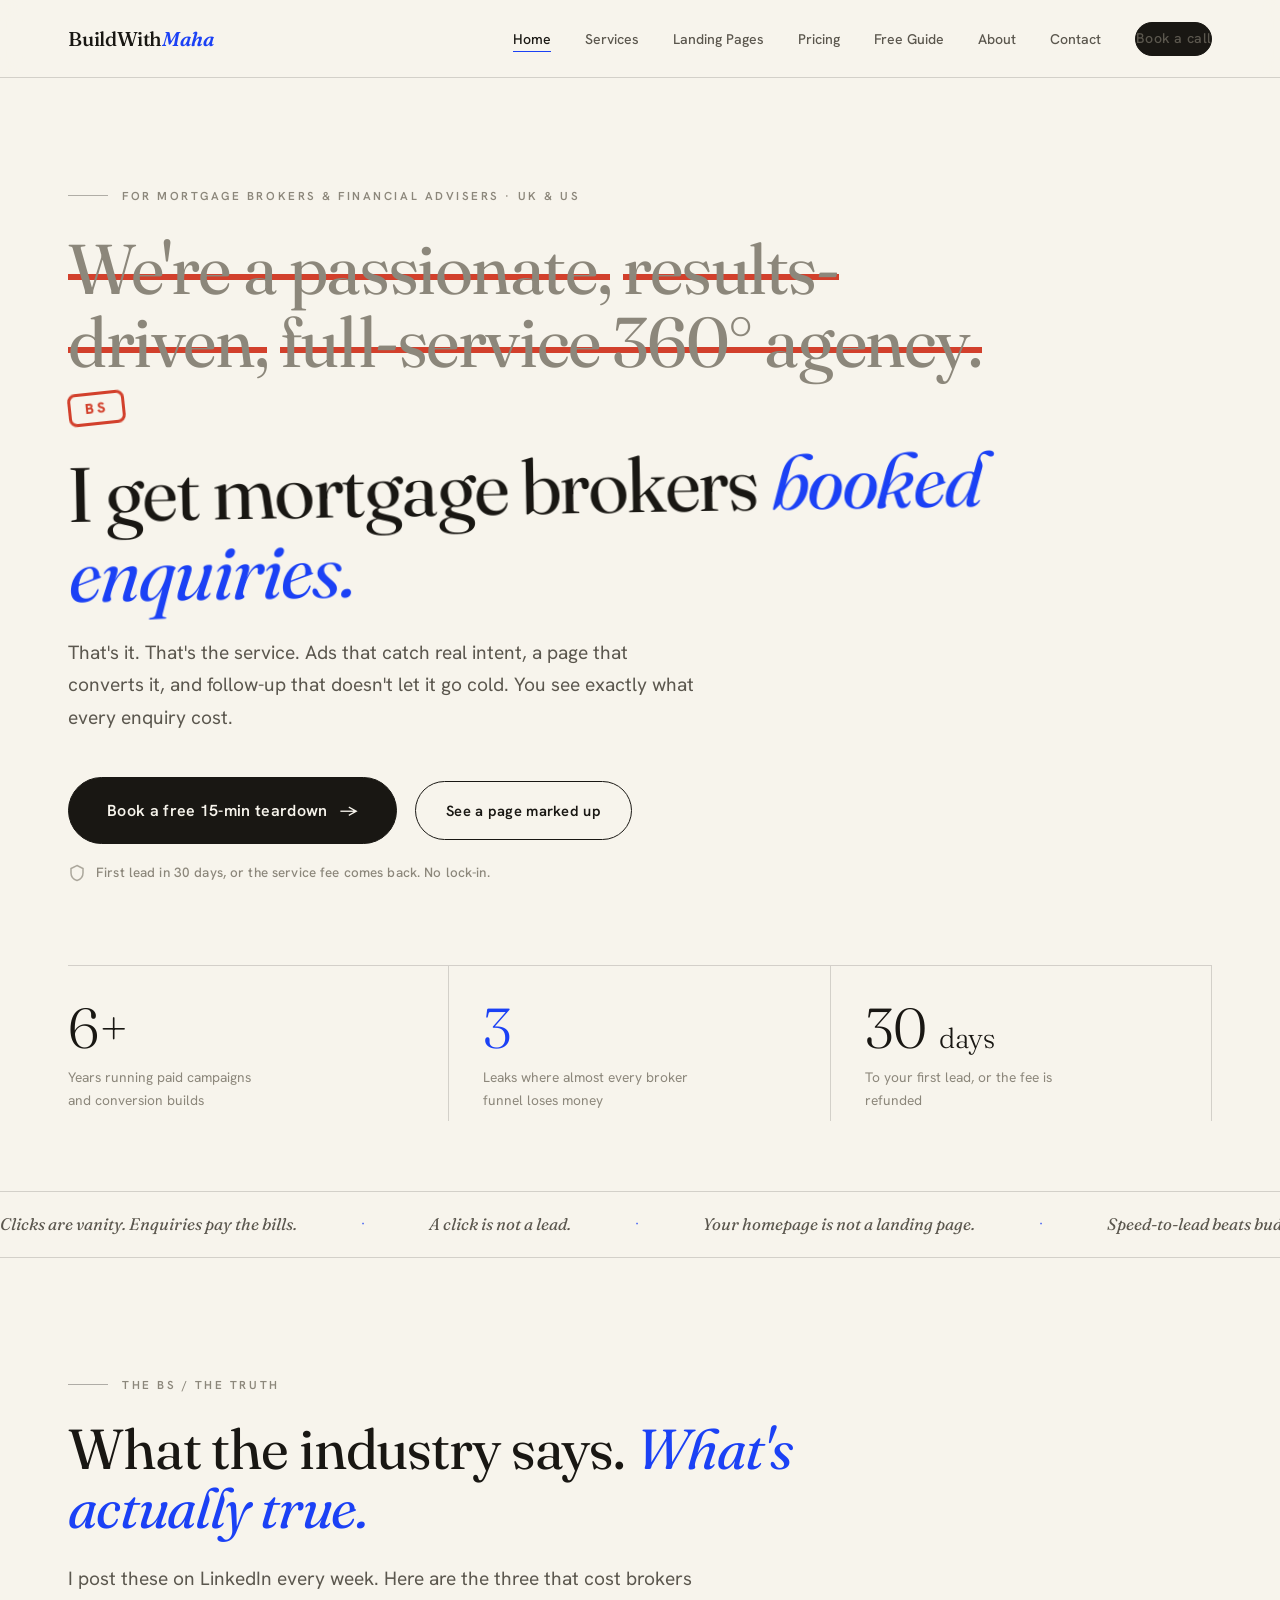
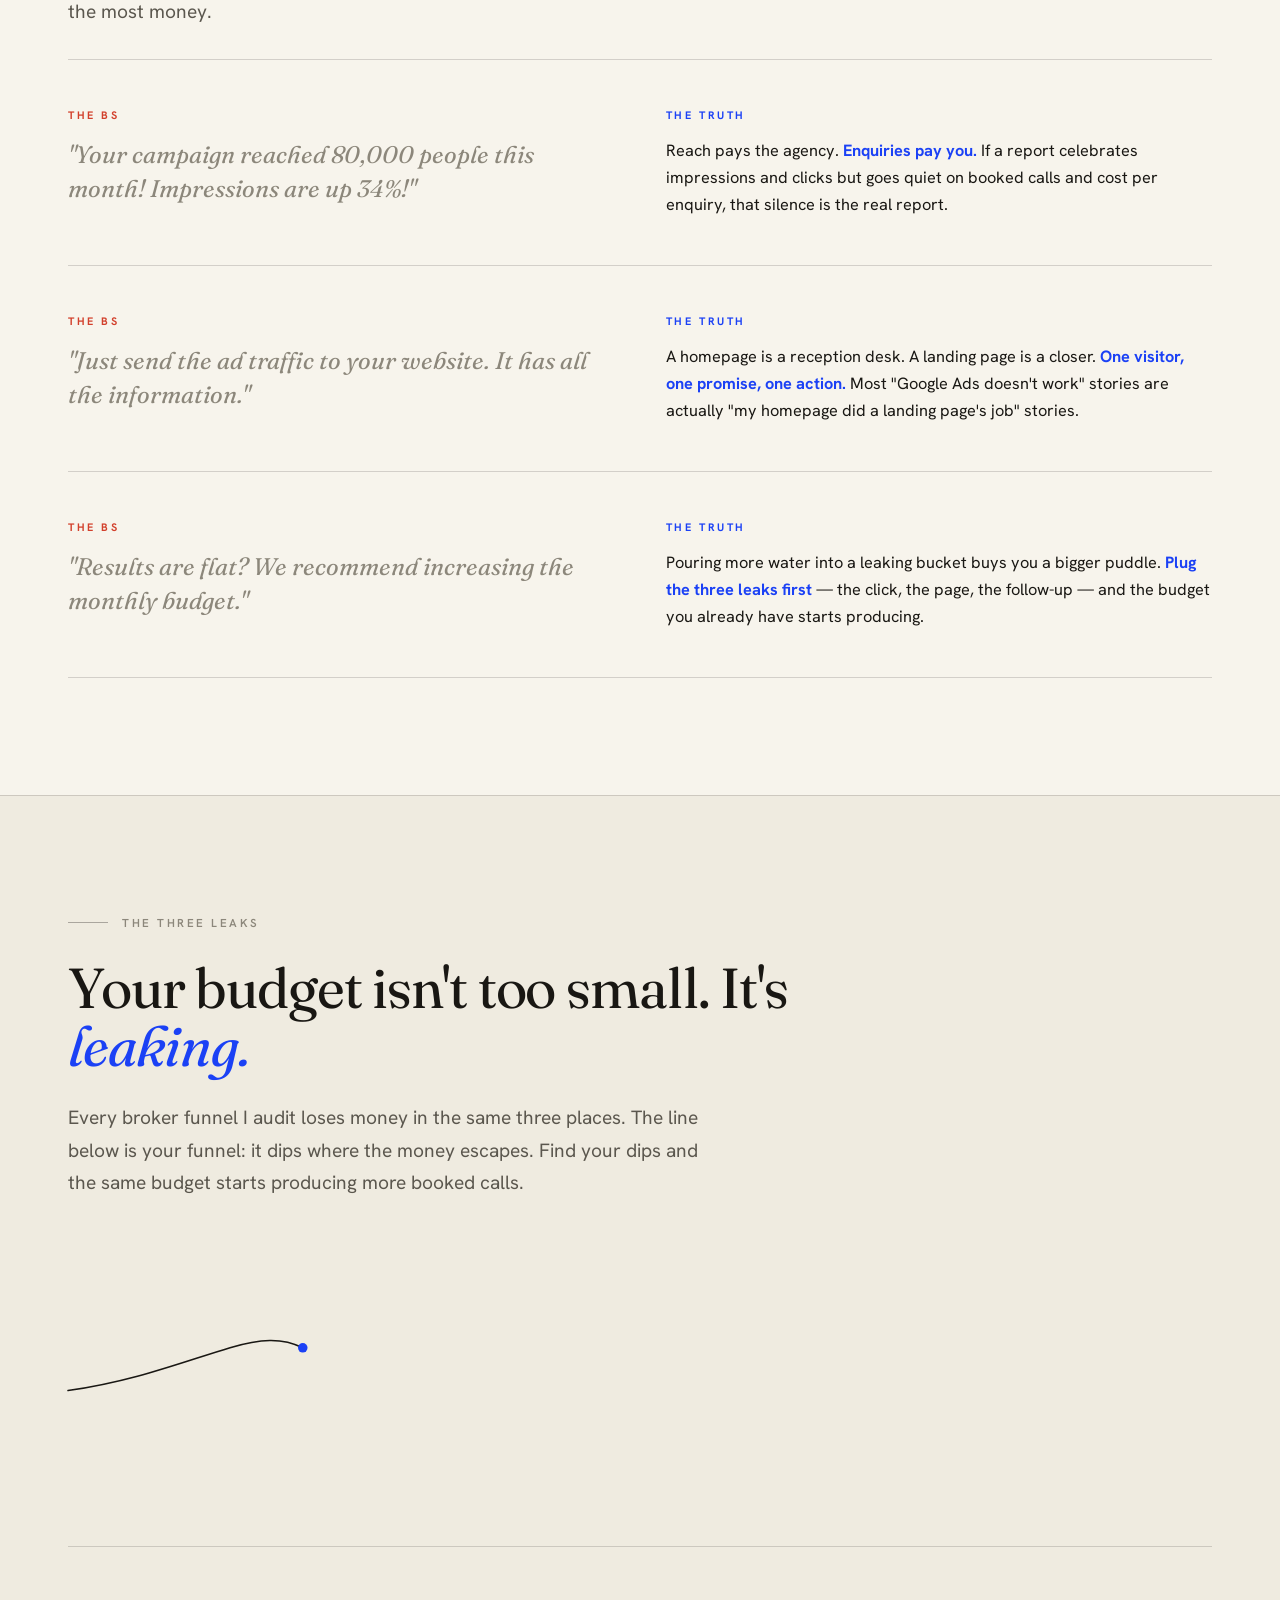
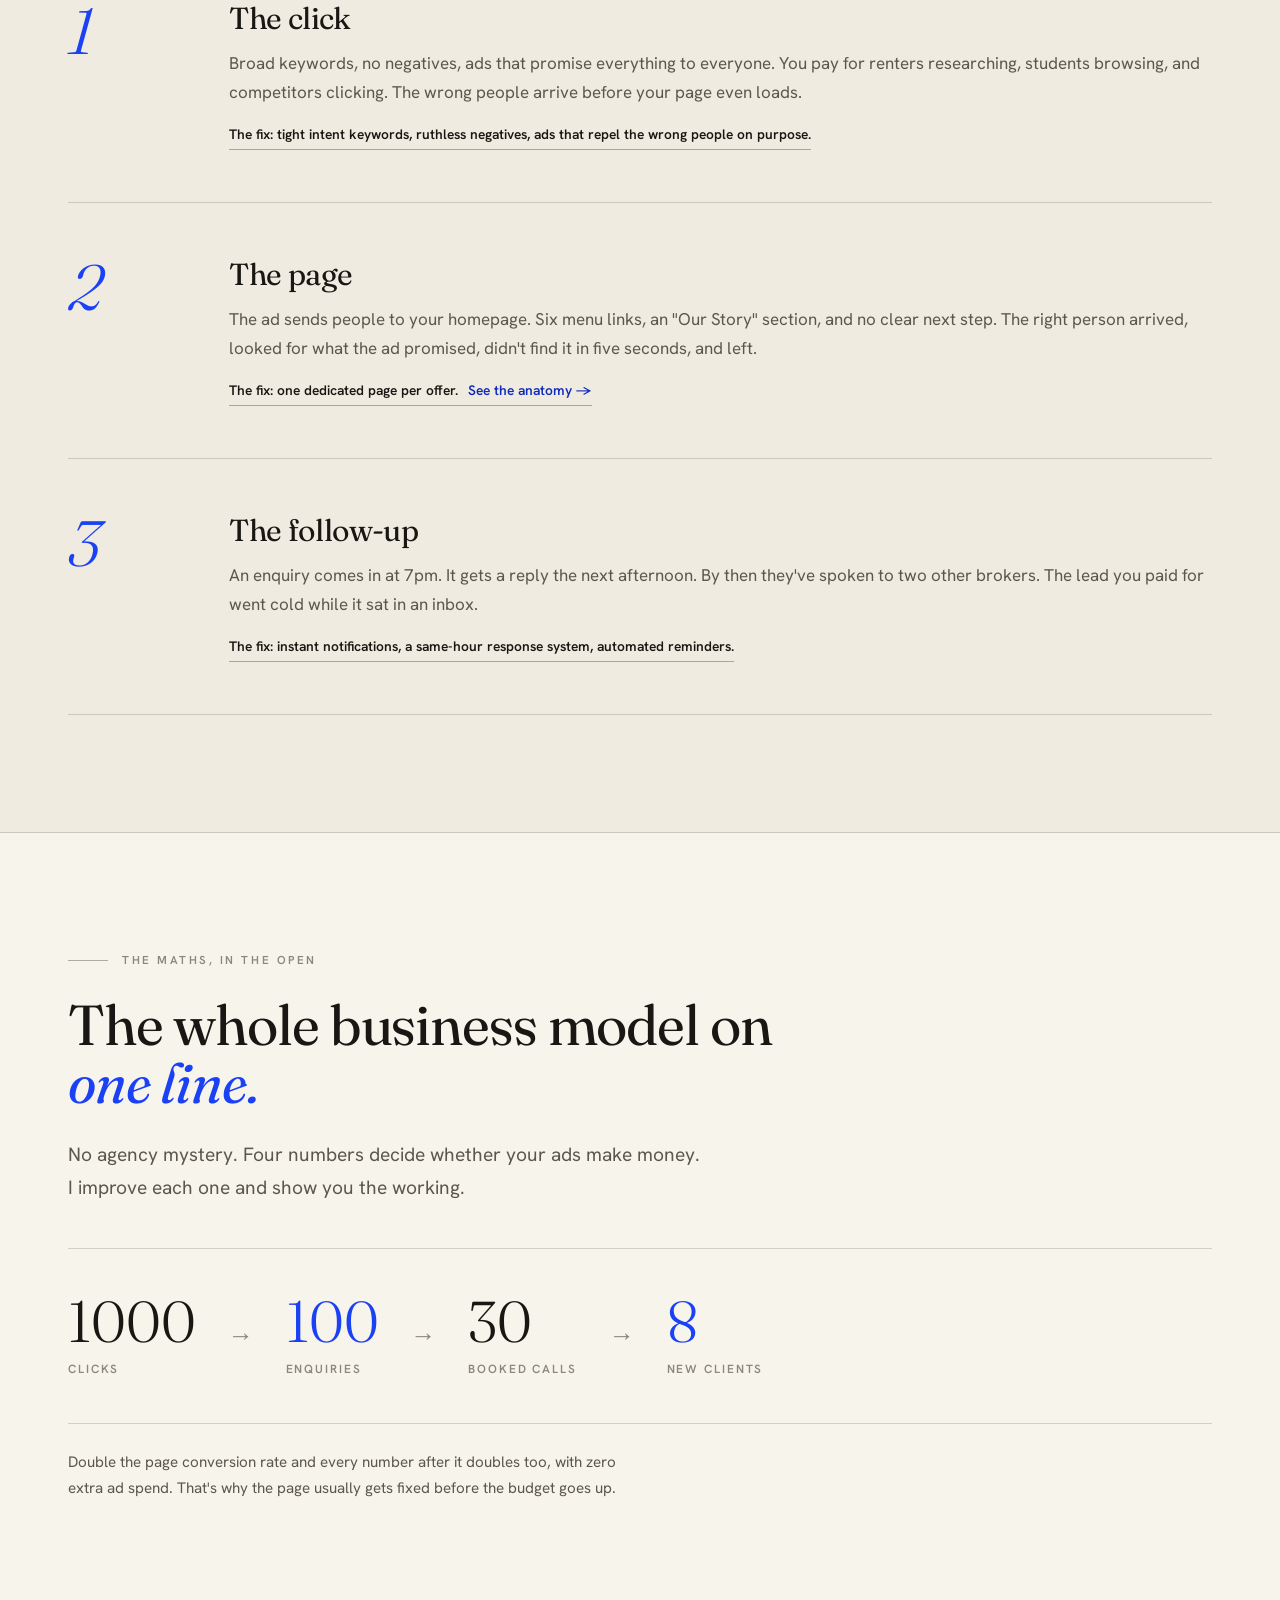
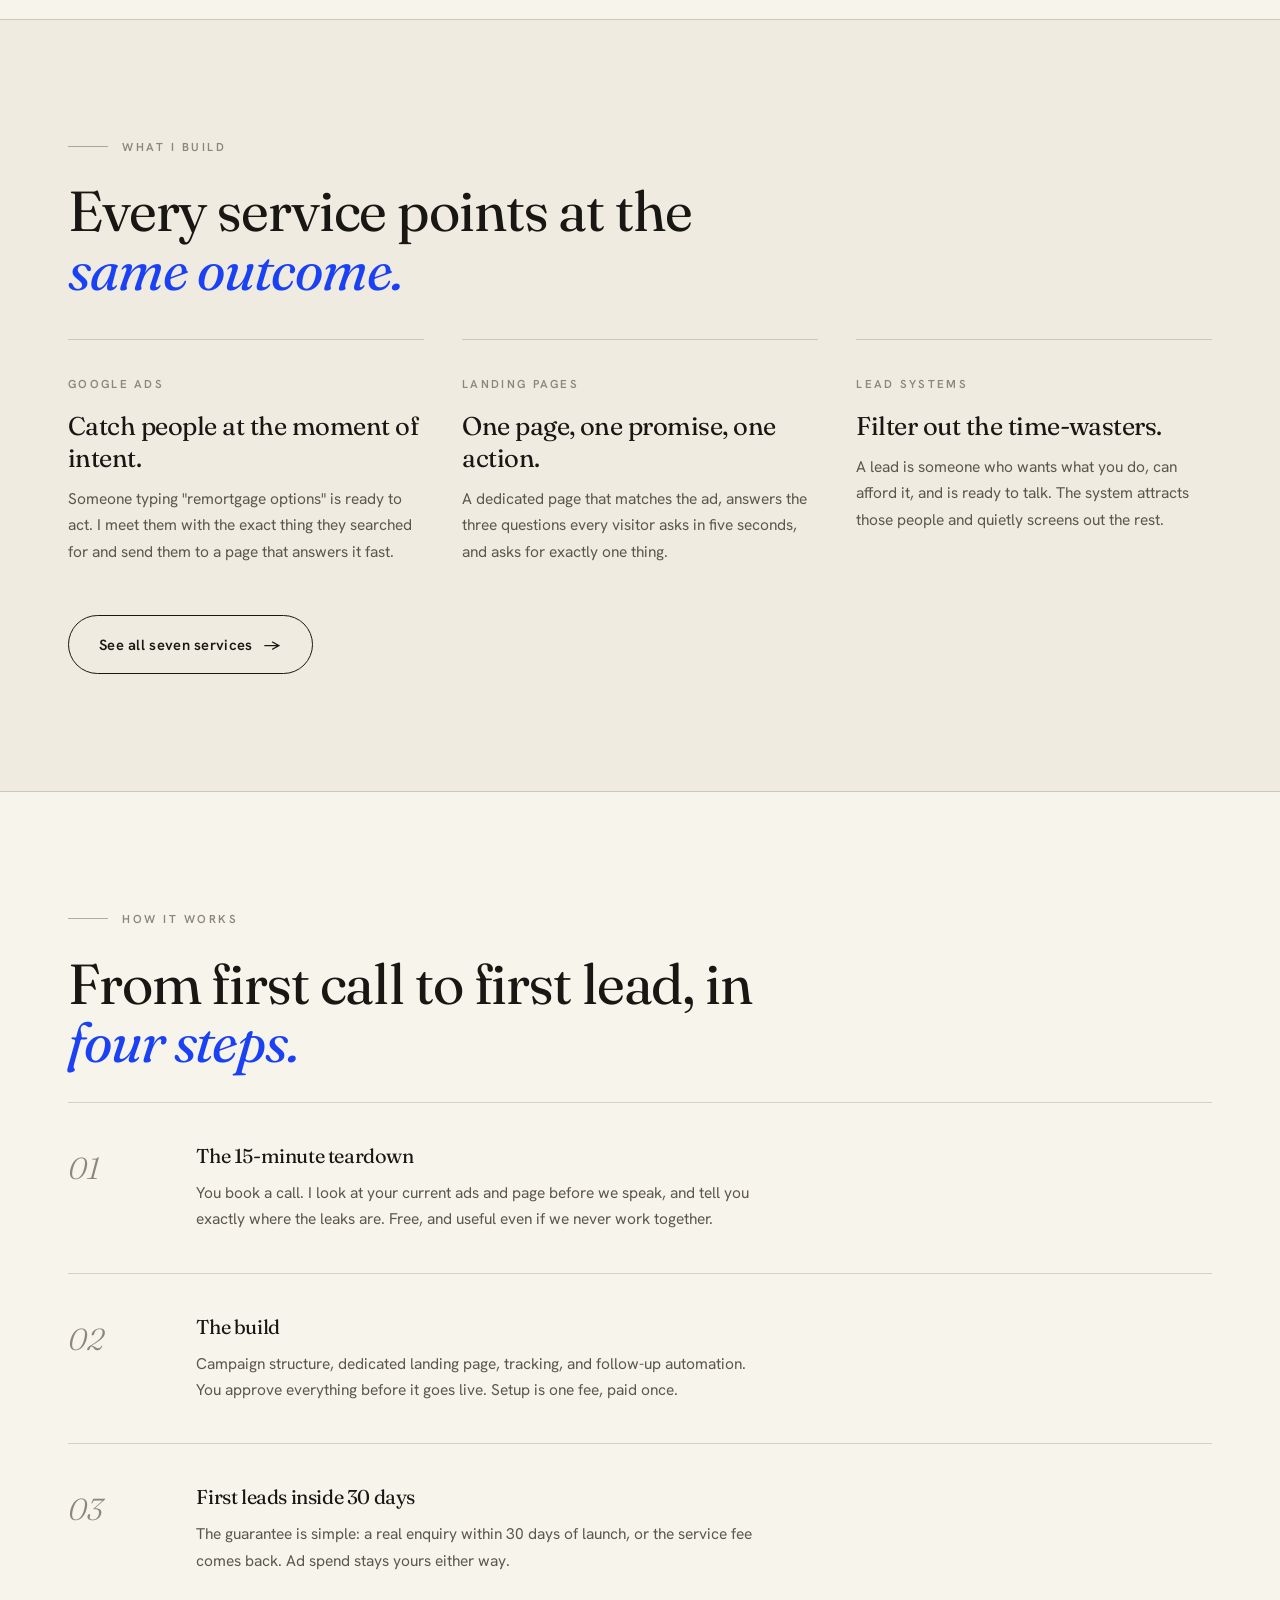
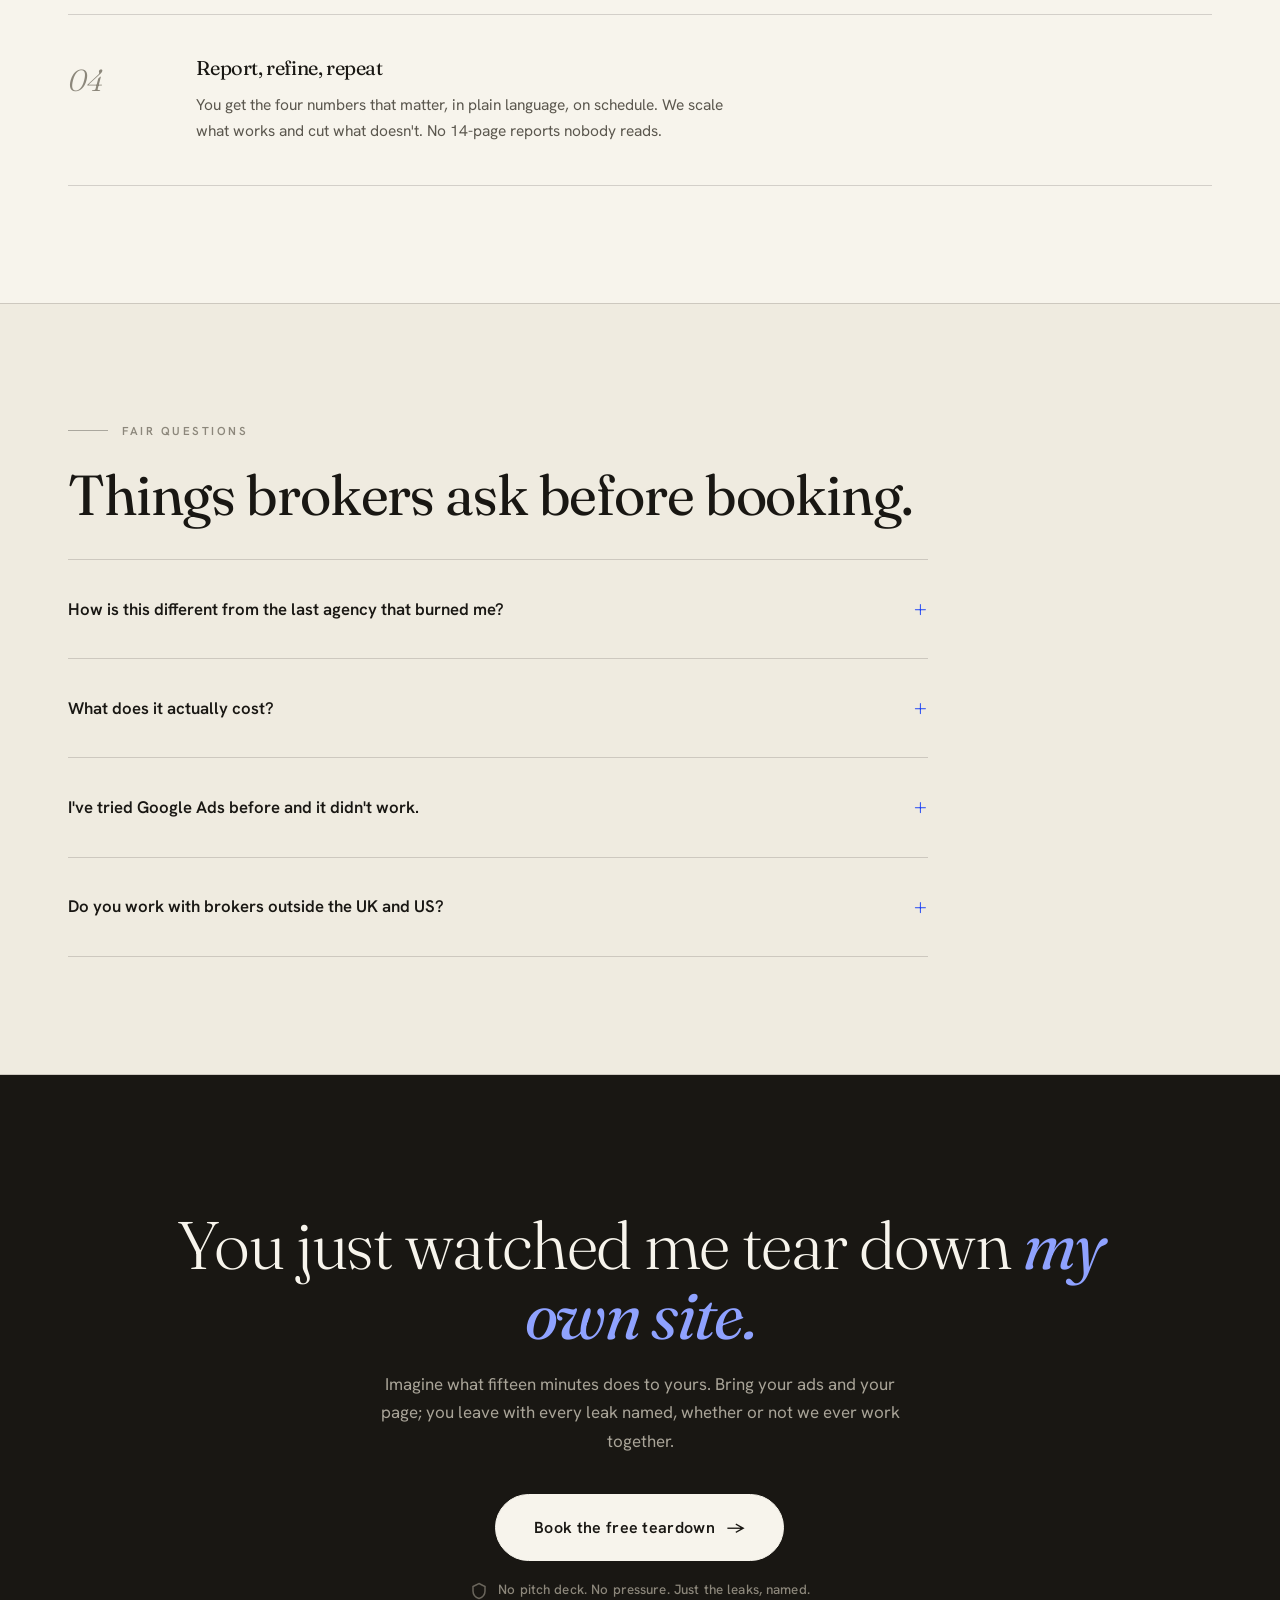
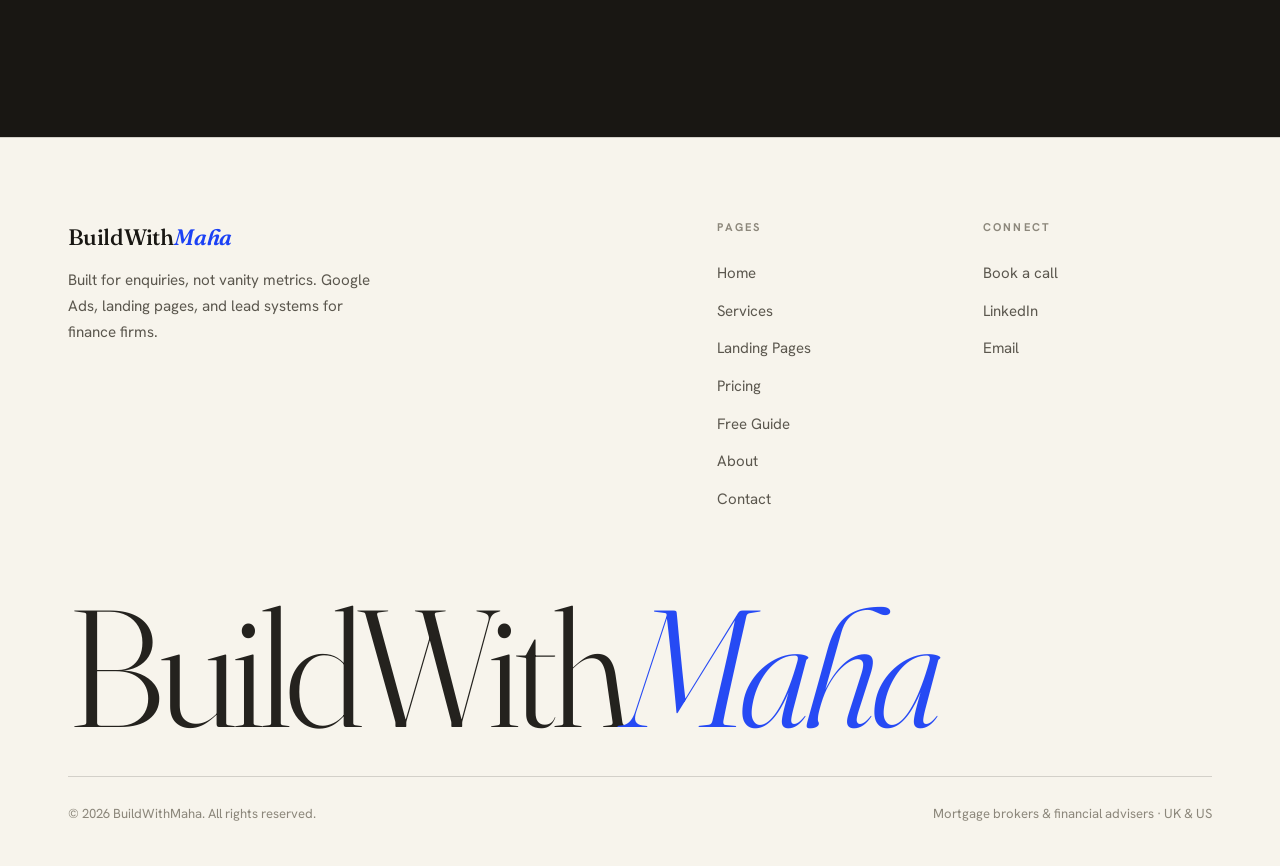
==== commit d5161cee: "Add files via upload" ====
--- a/index.html
+++ b/index.html
@@ -70,7 +70,7 @@
         <div class="num"><span data-count="30">0</span> <span style="font-size:.5em">days</span></div>
         <p>To your first lead, or the fee is refunded</p>
       </div>
-      <div class="mnote gutter-r" style="top:30px">
+      <div class="mnote gutter-r">
         <svg class="arrow" viewBox="0 0 42 30"><path d="M40 26 C26 28, 12 22, 4 6 M4 6 l1 9 M4 6 l9 2"/></svg>
         this is where the fake client logos would go. I don't have fake logos.
       </div>
@@ -98,7 +98,7 @@
     <h2 class="reveal" style="max-width:22ch">What the industry says. <em>What's actually true.</em></h2>
     <p class="lead reveal" style="margin-bottom:30px">I post these on LinkedIn every week. Here are the three that cost brokers the most money.</p>
 
-    <div class="mnote gutter-r" style="top:120px">
+    <div class="mnote gutter-r">
       <svg class="arrow" viewBox="0 0 42 30"><path d="M40 4 C26 2, 12 8, 4 24 M4 24 l1 -9 M4 24 l9 -2"/></svg>
       left side: what you've been told. right side: what your bank account already knows.
     </div>
@@ -133,7 +133,7 @@
     <h2 class="reveal" style="max-width:22ch">Your budget isn't too small. It's <em>leaking.</em></h2>
     <p class="lead reveal">Every broker funnel I audit loses money in the same three places. The line below is your funnel: it dips where the money escapes. Find your dips and the same budget starts producing more booked calls.</p>
 
-    <div class="mnote gutter-r" style="top:0">
+    <div class="mnote gutter-r">
       <svg class="arrow" viewBox="0 0 42 30"><path d="M40 4 C26 2, 12 8, 4 24 M4 24 l1 -9 M4 24 l9 -2"/></svg>
       I draw this exact line on every audit call.
     </div>
@@ -206,7 +206,7 @@
       <div class="math-arrow" aria-hidden="true">&rarr;</div>
       <div class="math-step"><div class="num"><em><span data-count="8">0</span></em></div><p>New clients</p></div>
     </div>
-    <div class="mnote gutter-r" style="top:46%">
+    <div class="mnote gutter-r">
       <svg class="arrow" viewBox="0 0 42 30"><path d="M40 4 C26 2, 12 8, 4 24 M4 24 l1 -9 M4 24 l9 -2"/></svg>
       double the middle number and everything after it doubles. free.
     </div>
@@ -247,7 +247,7 @@
   <div class="wrap page-gutter">
     <span class="eyebrow reveal">How it works</span>
     <h2 class="reveal" style="max-width:20ch">From first call to first lead, in <em>four steps.</em></h2>
-    <div class="mnote gutter-r" style="top:200px">
+    <div class="mnote gutter-r">
       <svg class="arrow" viewBox="0 0 42 30"><path d="M40 4 C26 2, 12 8, 4 24 M4 24 l1 -9 M4 24 l9 -2"/></svg>
       step 1 is free and most people steal the notes. that's fine. that's the point.
     </div>
--- a/styles.css
+++ b/styles.css
@@ -467,21 +467,24 @@
 .hand{font-family:'Caveat',cursive;font-weight:600;color:var(--pen);letter-spacing:0}
 
 /* ---------- strikethrough that draws itself ---------- */
-.strike{position:relative;display:inline;white-space:pre-wrap}
-.strike::after{
-  content:"";position:absolute;left:-1%;right:auto;top:54%;height:.09em;min-height:3px;width:0;
-  background:var(--red);transform:rotate(-.8deg);border-radius:2px;
-  transition:width .55s cubic-bezier(.6,0,.3,1);
-}
-.struck .strike::after{width:102%}
-.struck .strike{color:var(--ink-faint);transition:color .5s .3s}
+.strike{
+  position:relative;display:inline;
+  background-image:linear-gradient(var(--red),var(--red));
+  background-repeat:no-repeat;
+  background-position:0 60%;
+  background-size:0% .09em;
+  transition:background-size .55s cubic-bezier(.6,0,.3,1),color .5s .3s;
+  padding-bottom:.02em;
+}
+.struck .strike{background-size:100% .09em;color:var(--ink-faint)}
+.strike::after{display:none}
 
 /* sequential strikes inside one block */
-.struck .strike:nth-of-type(1)::after{transition-delay:.15s}
-.struck .strike:nth-of-type(2)::after{transition-delay:.55s}
-.struck .strike:nth-of-type(3)::after{transition-delay:.95s}
-.struck .strike:nth-of-type(4)::after{transition-delay:1.35s}
-.struck .strike:nth-of-type(5)::after{transition-delay:1.75s}
+.struck .strike:nth-of-type(1){transition-delay:.15s,.3s}
+.struck .strike:nth-of-type(2){transition-delay:.55s,.7s}
+.struck .strike:nth-of-type(3){transition-delay:.95s,1.1s}
+.struck .strike:nth-of-type(4){transition-delay:1.35s,1.5s}
+.struck .strike:nth-of-type(5){transition-delay:1.75s,1.9s}
 
 /* the handwritten correction that follows a strike */
 .truth{
@@ -494,20 +497,19 @@
 
 /* ---------- BS stamp ---------- */
 .bs-stamp{
-  display:inline-block;font-family:'Hanken Grotesk';font-weight:800;
+  display:table;margin:14px 0 4px;font-family:'Hanken Grotesk';font-weight:800;
   font-size:.9rem;letter-spacing:.2em;color:var(--red);
   border:3px solid var(--red);border-radius:8px;padding:6px 14px;
-  transform:rotate(-8deg) scale(3);opacity:0;text-transform:uppercase;
-  mix-blend-mode:multiply;
+  transform:rotate(-6deg) scale(1.4);opacity:0;text-transform:uppercase;
 }
 .struck .bs-stamp,.in .bs-stamp{
-  animation:stamp .45s cubic-bezier(.5,1.8,.4,1) forwards;
+  animation:stamp .4s cubic-bezier(.5,1.7,.4,1) forwards;
 }
 .struck .bs-stamp{animation-delay:1.2s}
 @keyframes stamp{
-  0%{transform:rotate(-8deg) scale(3);opacity:0}
-  60%{transform:rotate(-8deg) scale(.92);opacity:1}
-  100%{transform:rotate(-8deg) scale(1);opacity:1}
+  0%{transform:rotate(-6deg) scale(1.4);opacity:0}
+  60%{transform:rotate(-6deg) scale(.94);opacity:1}
+  100%{transform:rotate(-6deg) scale(1);opacity:1}
 }
 
 /* ---------- margin notes (the reviewer reading along) ---------- */
@@ -578,3 +580,103 @@
   .bs-stamp{opacity:1;transform:rotate(-8deg) scale(1);animation:none}
   .circled svg path{stroke-dashoffset:0}
 }
+
+/* ============================================================
+   v5.3 — mobile animation + positioning polish
+   ============================================================ */
+@media (max-width:1279px){
+  /* margin notes become a real annotation card, not loose text */
+  .mnote{
+    position:relative!important;right:auto!important;left:auto!important;top:auto!important;
+    max-width:none;transform:none!important;
+    margin:22px 0 6px;padding:14px 16px 14px 18px;
+    border-left:2px solid var(--pen);background:color-mix(in srgb,var(--pen) 5%,transparent);
+    border-radius:0 12px 12px 0;font-size:1.15rem;line-height:1.35;
+    clear:both;
+  }
+  .mnote.in{transform:none!important}
+  .mnote .arrow{display:none}
+  .mnote::before{
+    content:"\270E";position:absolute;left:-1px;top:-14px;
+    font-family:'Hanken Grotesk';font-size:.8rem;color:var(--pen);
+    background:var(--paper);padding:0 4px;
+  }
+}
+
+@media (max-width:760px){
+  /* hero: let long struck lines breathe + scale the BS stamp down */
+  .hero h1{font-size:clamp(2rem,8.5vw,2.9rem)!important;line-height:1.12}
+  .hero .truth{font-size:clamp(2.1rem,9vw,3rem)!important}
+  .bs-stamp{font-size:.74rem;padding:5px 11px;border-width:2px}
+
+  /* strikes: thicker line so it reads at small sizes */
+  .strike::after{height:.11em;min-height:3px}
+
+  /* BS/Truth ledger: clearer divide between the two sides on one column */
+  .bst-row{position:relative;padding:34px 0}
+  .bst-row .tr{border-top:1px dashed var(--hair);padding-top:20px}
+
+  /* leak rows: number sits inline, smaller, coloured */
+  .leak-no{font-size:2.4rem}
+  .leak-row{padding:36px 0}
+
+  /* ridge: give the drawn line more height so dips are visible on a narrow screen */
+  .ridge-wrap{margin:34px -8px 6px;overflow:visible}
+  .ridge{min-height:150px}
+
+  /* math ledger: 2x2 grid reads better than a cramped row */
+  .math-board{grid-template-columns:1fr 1fr;gap:24px 18px;padding:34px 0}
+  .math-step{text-align:center}
+
+  /* services rows: tighten the stacked meta blocks */
+  .svc{padding:40px 0}
+  .svc .meta{gap:14px}
+
+  /* guide opt-in: not sticky on mobile (it was already relative), add breathing room */
+  .optin{margin-top:8px}
+
+  /* sticky CTA shouldn't cover the footer legal text */
+  .ft{padding-bottom:96px}
+
+  /* curtain text smaller so it never wraps awkwardly */
+  .curtain .hand{font-size:clamp(1.2rem,5.5vw,1.7rem);padding:0 24px;text-align:center}
+
+  /* reduce parallax drift on mobile (feels jittery on touch scroll) */
+  [data-prlx]{transform:none!important}
+
+  /* tap targets: comfortable min height */
+  .nav-links a,.faq summary{min-height:44px;display:flex;align-items:center}
+  .btn{min-height:48px}
+}
+
+/* mobile nav: animate the dropdown instead of hard show/hide */
+@media (max-width:760px){
+  .nav-links{
+    display:flex!important;
+    max-height:0;overflow:hidden;padding-top:0;padding-bottom:0;
+    transition:max-height .4s var(--ease),padding .4s var(--ease);
+    pointer-events:none;
+  }
+  .nav-links.open{max-height:80vh;padding-top:28px;padding-bottom:28px;pointer-events:auto}
+  .nav-links li{opacity:0;transform:translateX(-12px);transition:opacity .3s,transform .3s}
+  .nav-links.open li{opacity:1;transform:none}
+  .nav-links.open li:nth-child(1){transition-delay:.05s}
+  .nav-links.open li:nth-child(2){transition-delay:.10s}
+  .nav-links.open li:nth-child(3){transition-delay:.15s}
+  .nav-links.open li:nth-child(4){transition-delay:.20s}
+  .nav-links.open li:nth-child(5){transition-delay:.25s}
+  .nav-links.open li:nth-child(6){transition-delay:.30s}
+  .nav-links.open li:nth-child(7){transition-delay:.35s}
+  .nav-links.open li:nth-child(8){transition-delay:.40s}
+  .burger.x{background:var(--ink);color:var(--paper)}
+  /* the CTA button keeps its own colours inside the mobile menu */
+  .nav-links .nav-cta a.btn,.nav-links a.btn-primary{color:var(--paper)!important}
+  .nav-links .nav-cta a.btn:hover,.nav-links a.btn-primary:hover{color:#fff!important}
+  .nav-links .nav-cta{margin-top:10px}
+}
+
+/* honour reduced motion for all the above */
+@media (prefers-reduced-motion:reduce){
+  .nav-links li{opacity:1;transform:none}
+  [data-prlx]{transform:none!important}
+}
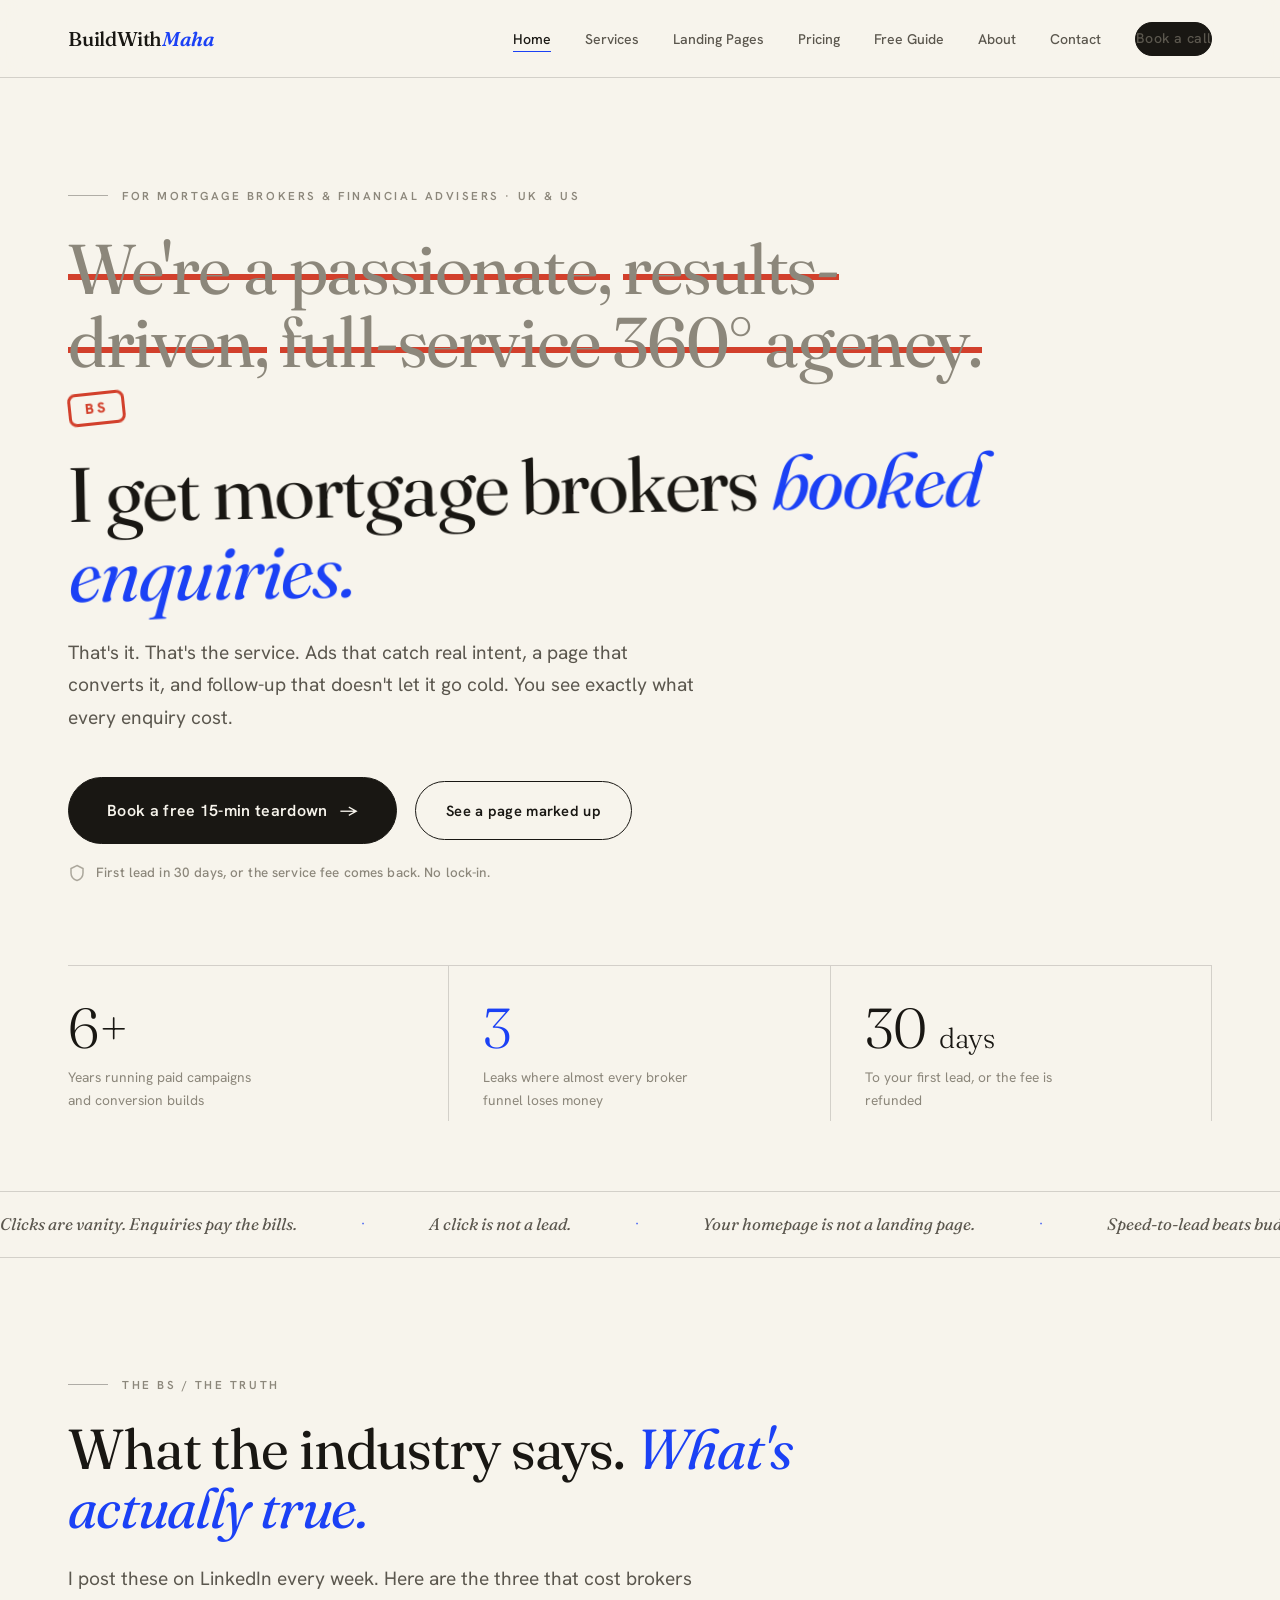
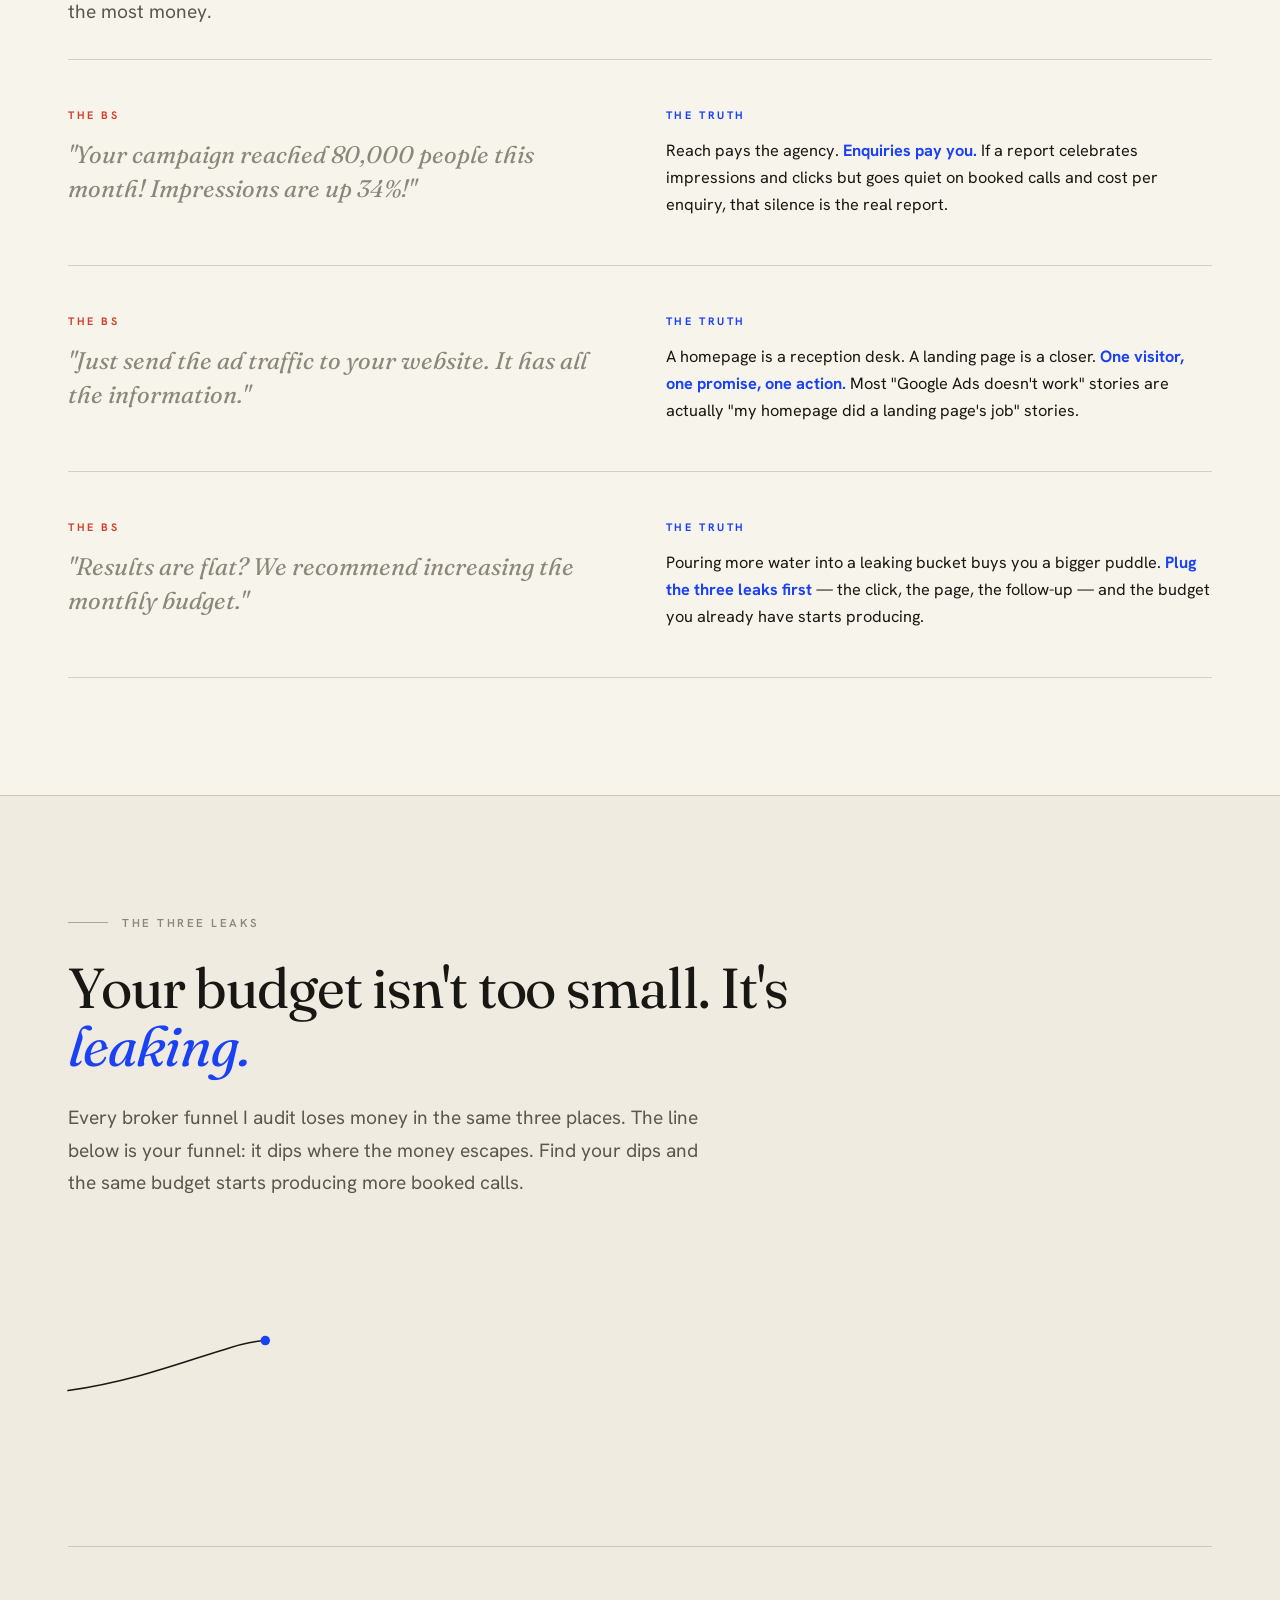
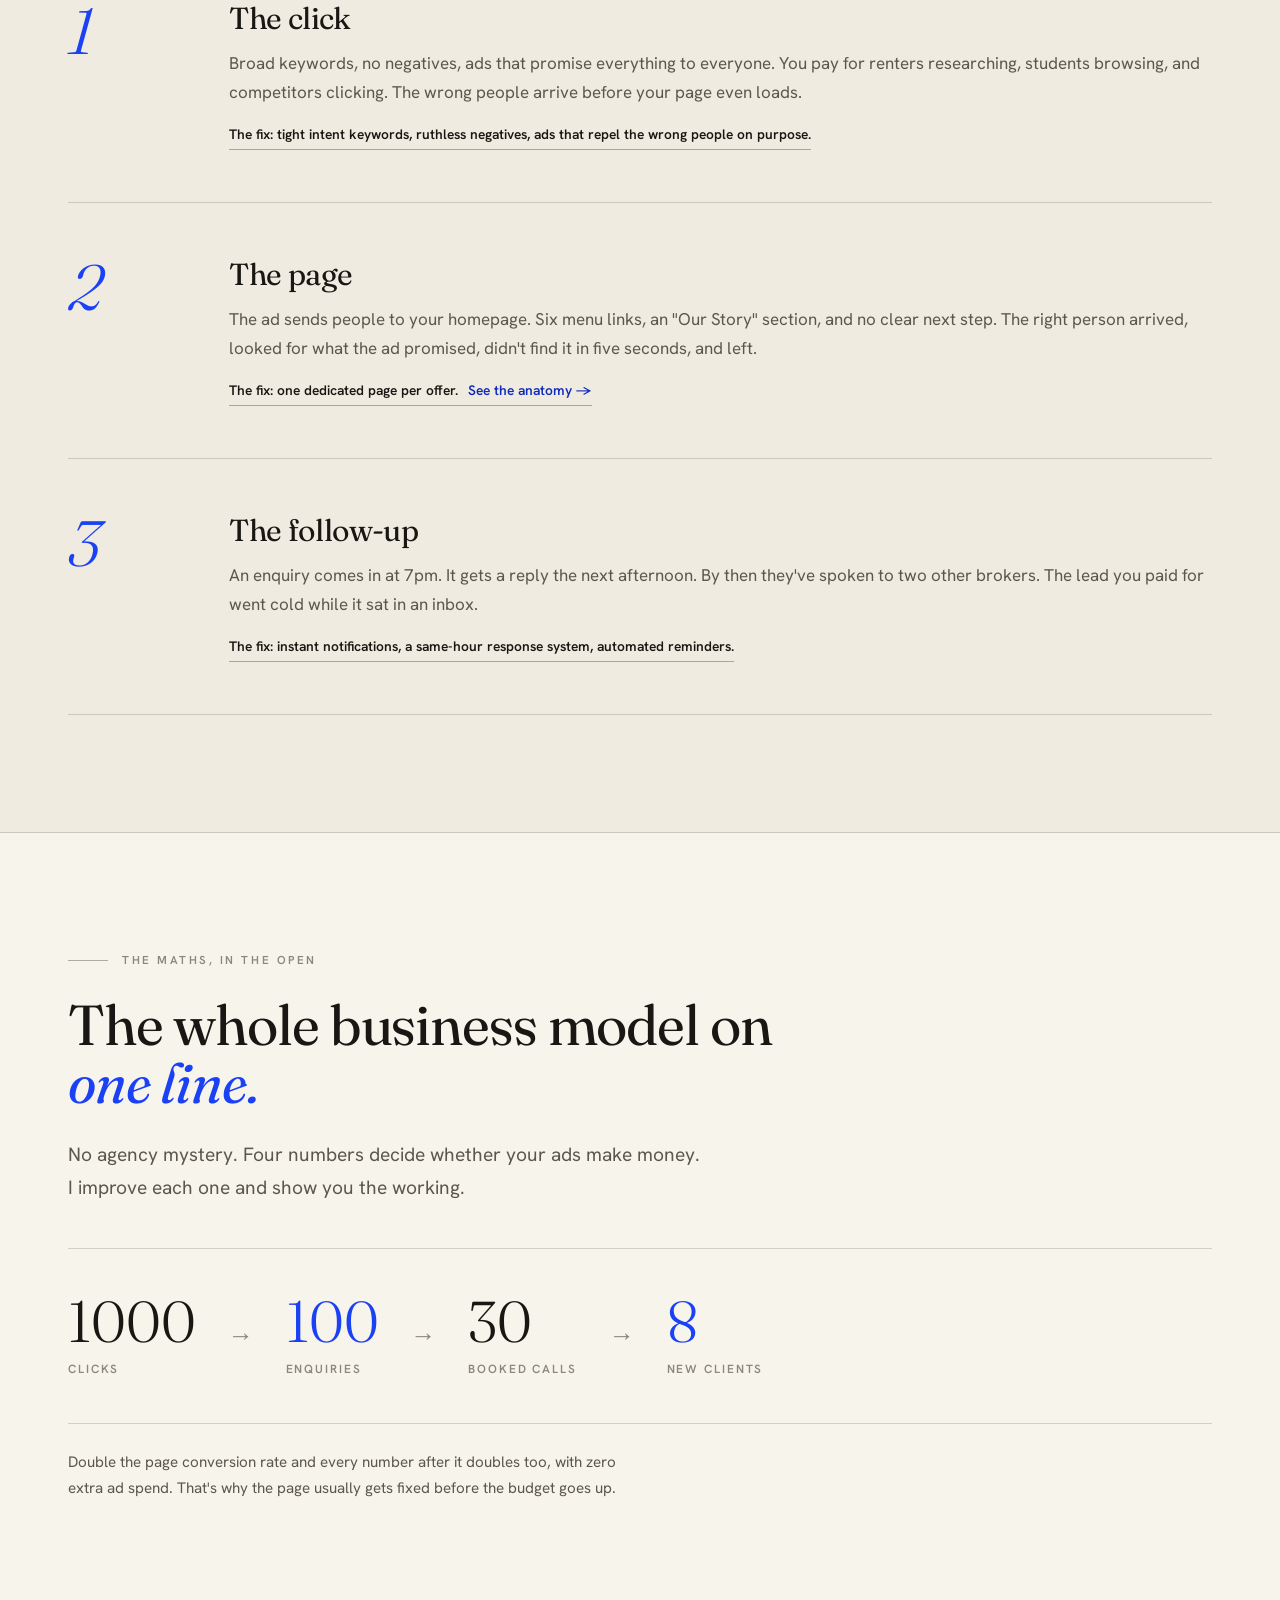
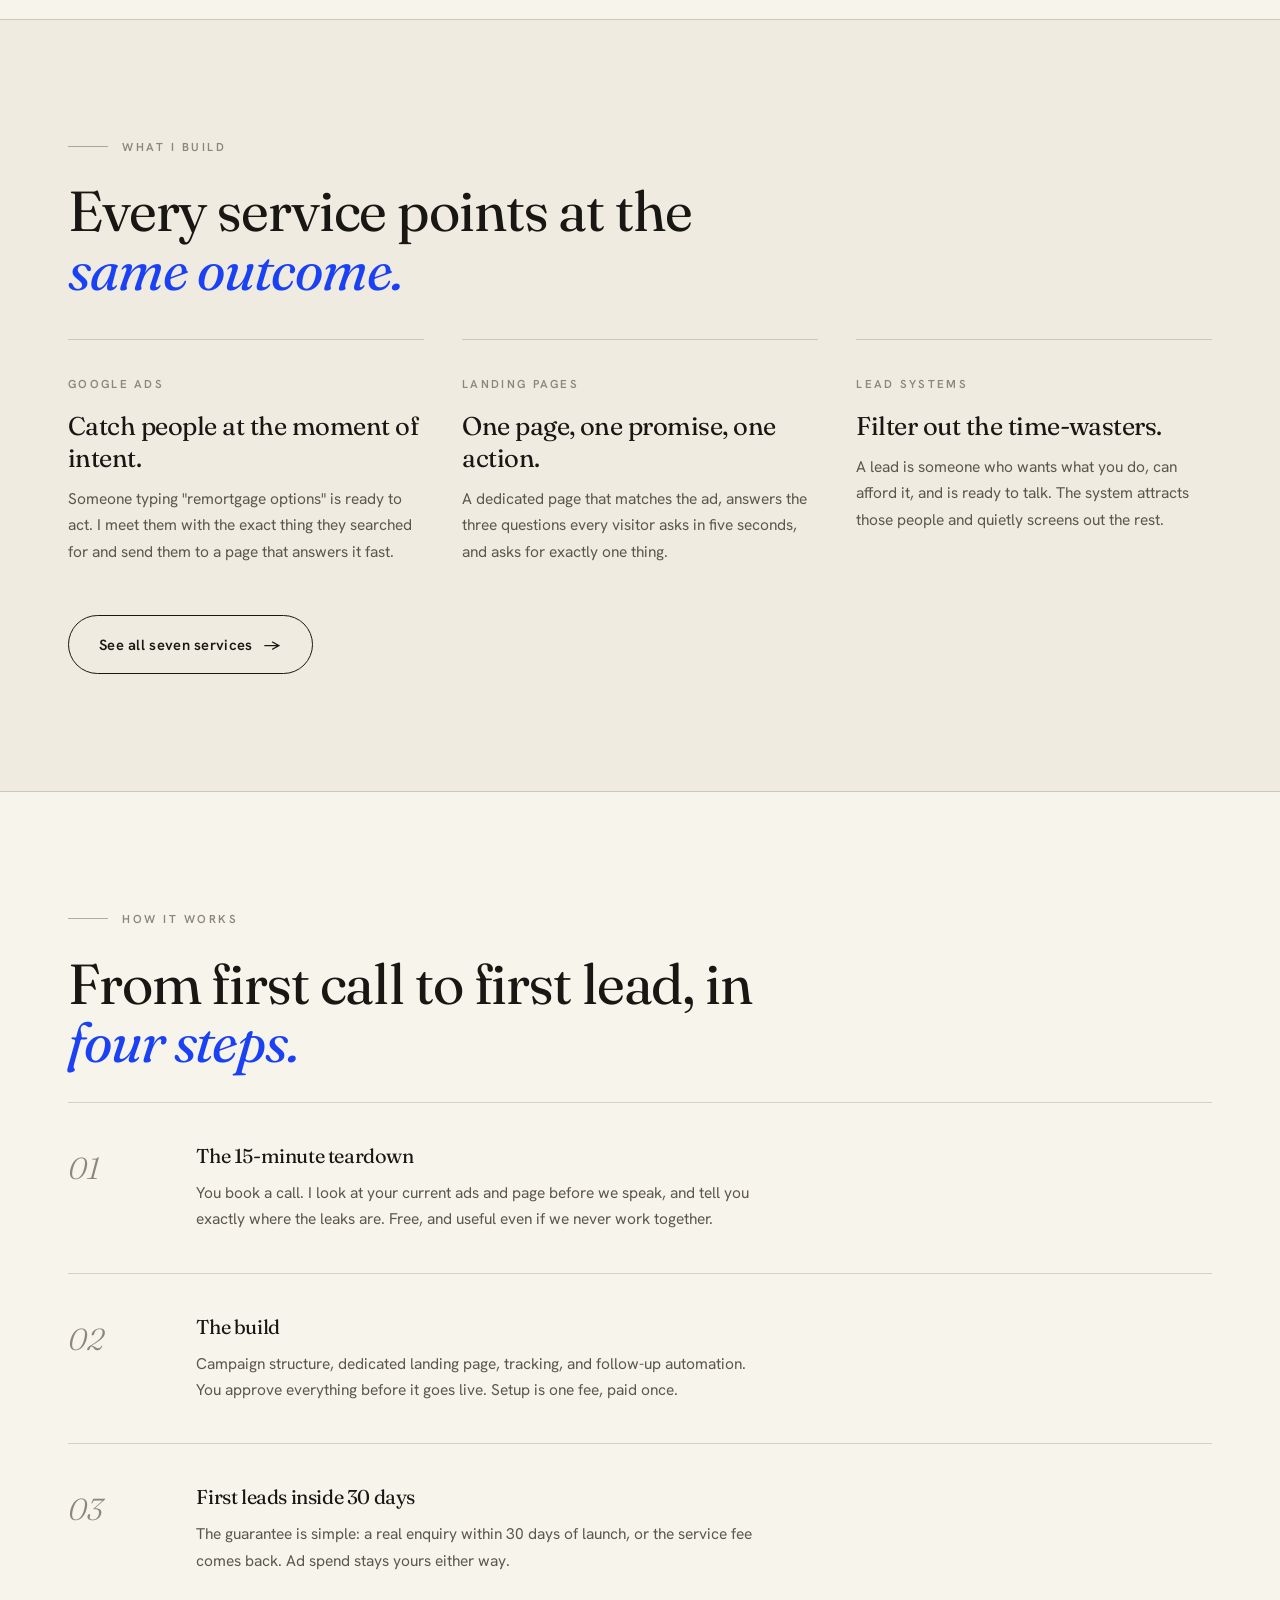
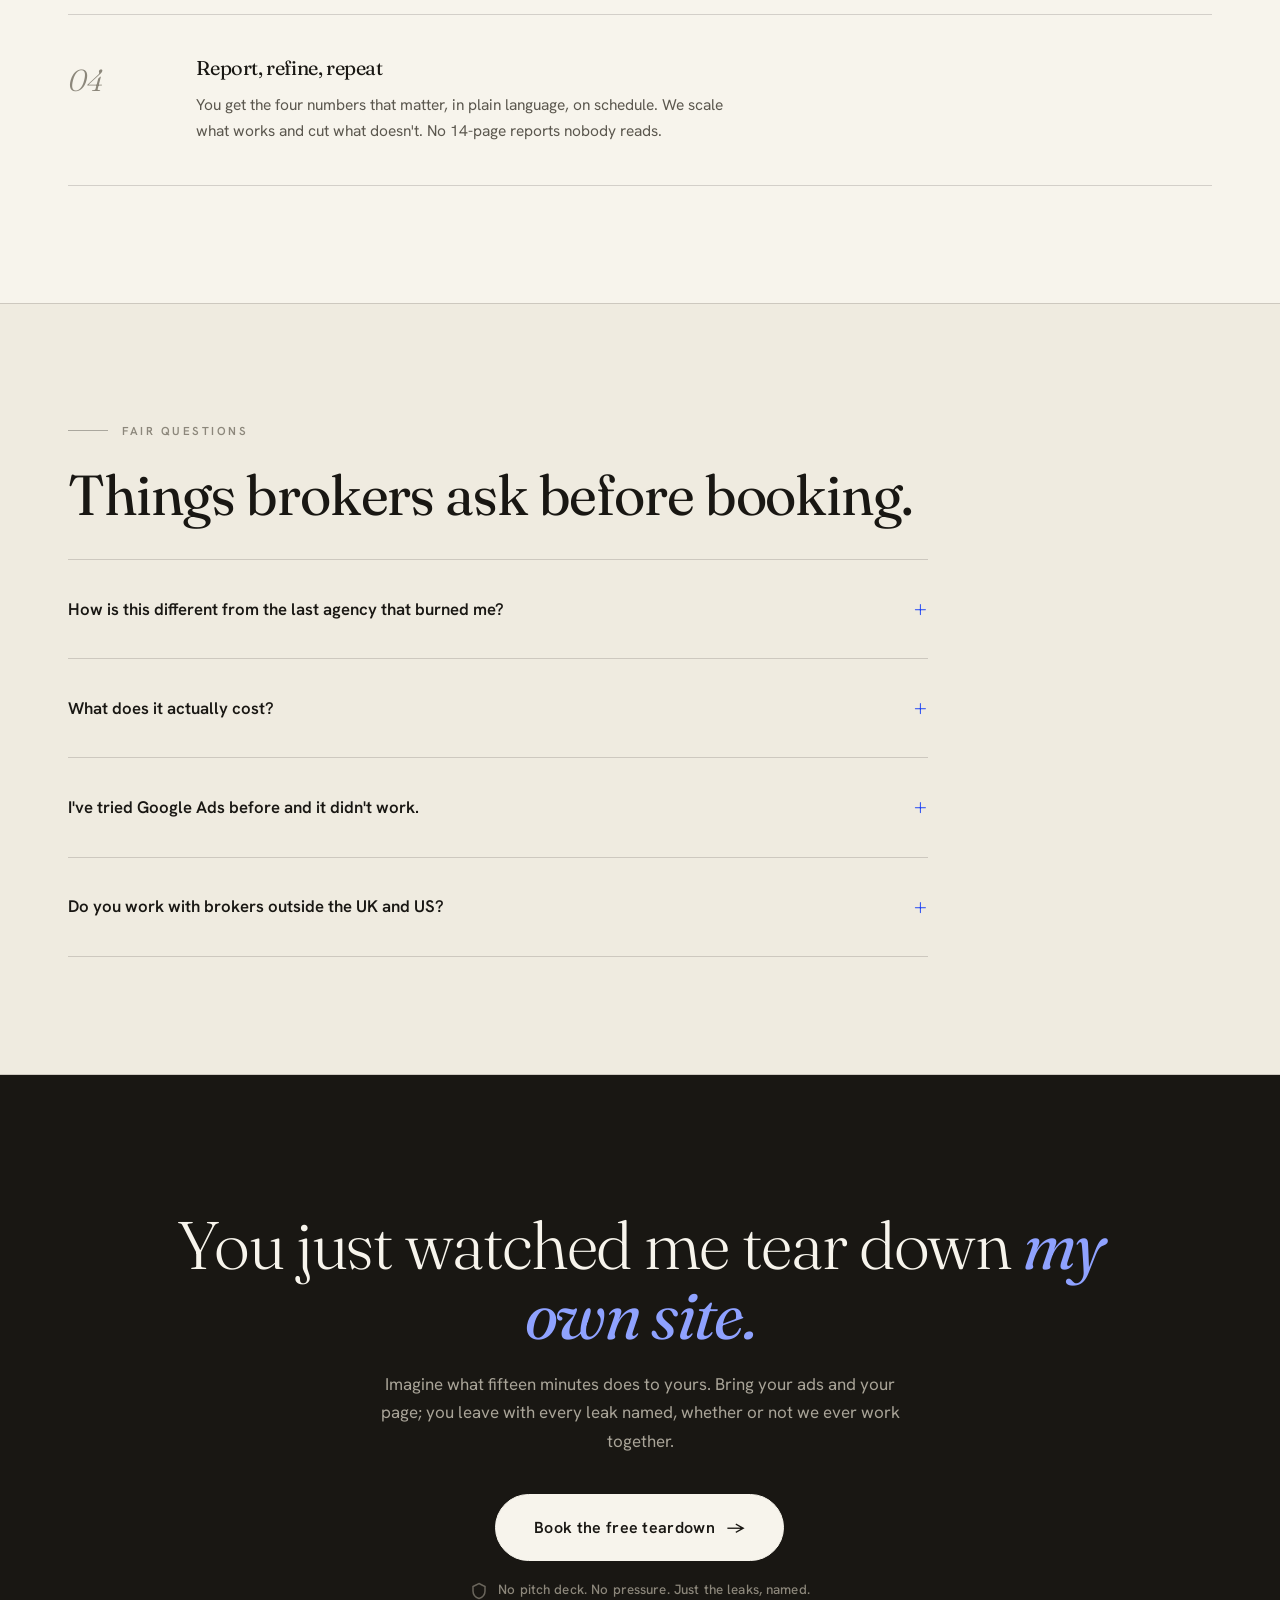
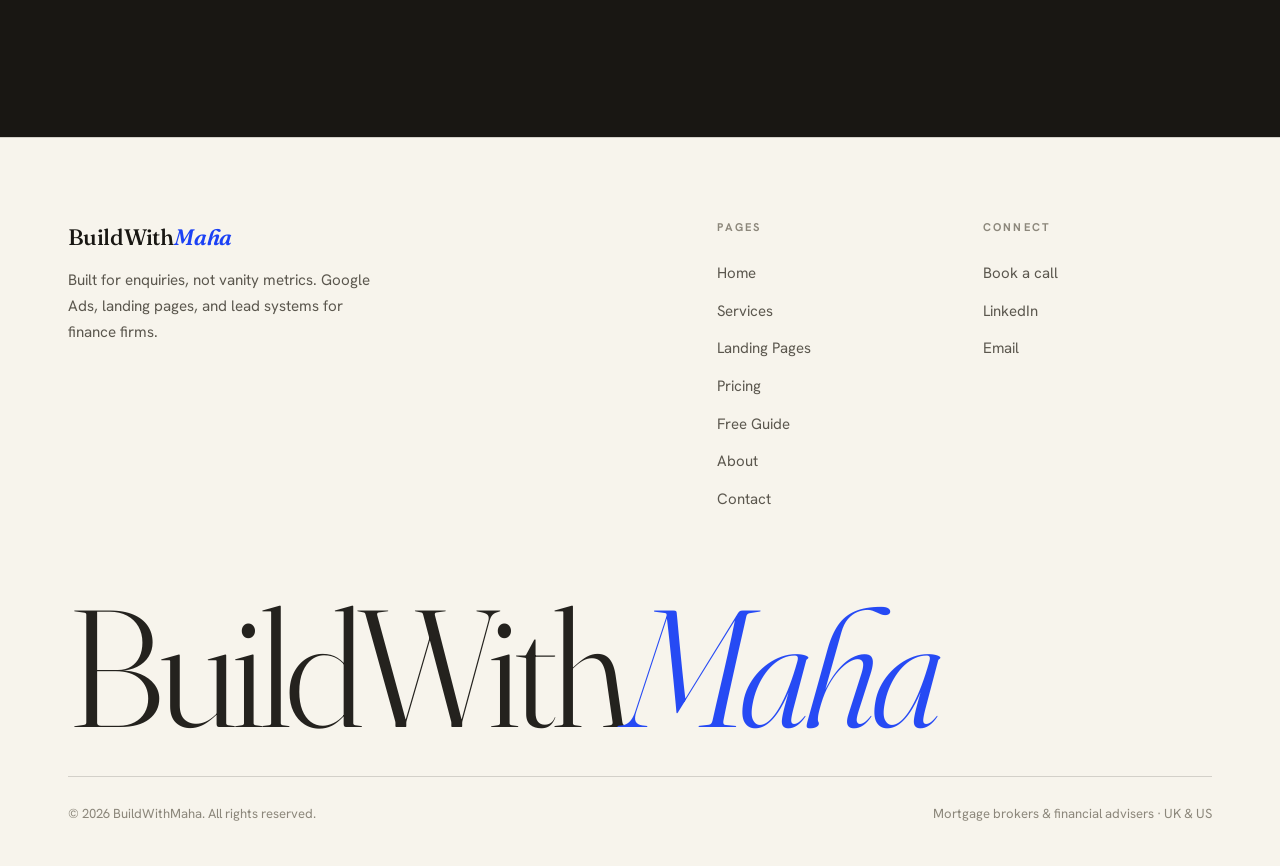
==== commit 941b92a7: "Add files via upload" ====
--- a/index.html
+++ b/index.html
@@ -22,7 +22,7 @@
       <li><a href="/guide">Free Guide</a></li>
       <li><a href="/about">About</a></li>
       <li><a href="/contact">Contact</a></li>
-      <li class="nav-cta"><a class="btn btn-primary" href="https://calendly.com/devminfo98/15-minute-growth-infrastructure-conversion-audit" target="_blank" rel="noopener">Book a call</a></li>
+      <li class="nav-cta"><a class="btn btn-primary" href="/book">Book a call</a></li>
     </ul>
     <button class="burger" aria-label="Menu">☰</button>
   </div>
@@ -316,7 +316,7 @@
       </div>
       <div class="ft-cols">
         <div><h4>Pages</h4><a href="/">Home</a><a href="/services">Services</a><a href="/landing-pages">Landing Pages</a><a href="/pricing">Pricing</a><a href="/guide">Free Guide</a><a href="/about">About</a><a href="/contact">Contact</a></div>
-        <div><h4>Connect</h4><a href="https://calendly.com/devminfo98/15-minute-growth-infrastructure-conversion-audit" target="_blank" rel="noopener">Book a call</a><a href="https://www.linkedin.com/in/buildwithmaha" target="_blank" rel="noopener">LinkedIn</a><a href="mailto:dev@buildwithmaha.com">Email</a></div>
+        <div><h4>Connect</h4><a href="/book">Book a call</a><a href="https://www.linkedin.com/in/buildwithmaha" target="_blank" rel="noopener">LinkedIn</a><a href="mailto:dev@buildwithmaha.com">Email</a></div>
       </div>
     </div>
     <div class="wordmark">BuildWith<b>Maha</b></div>
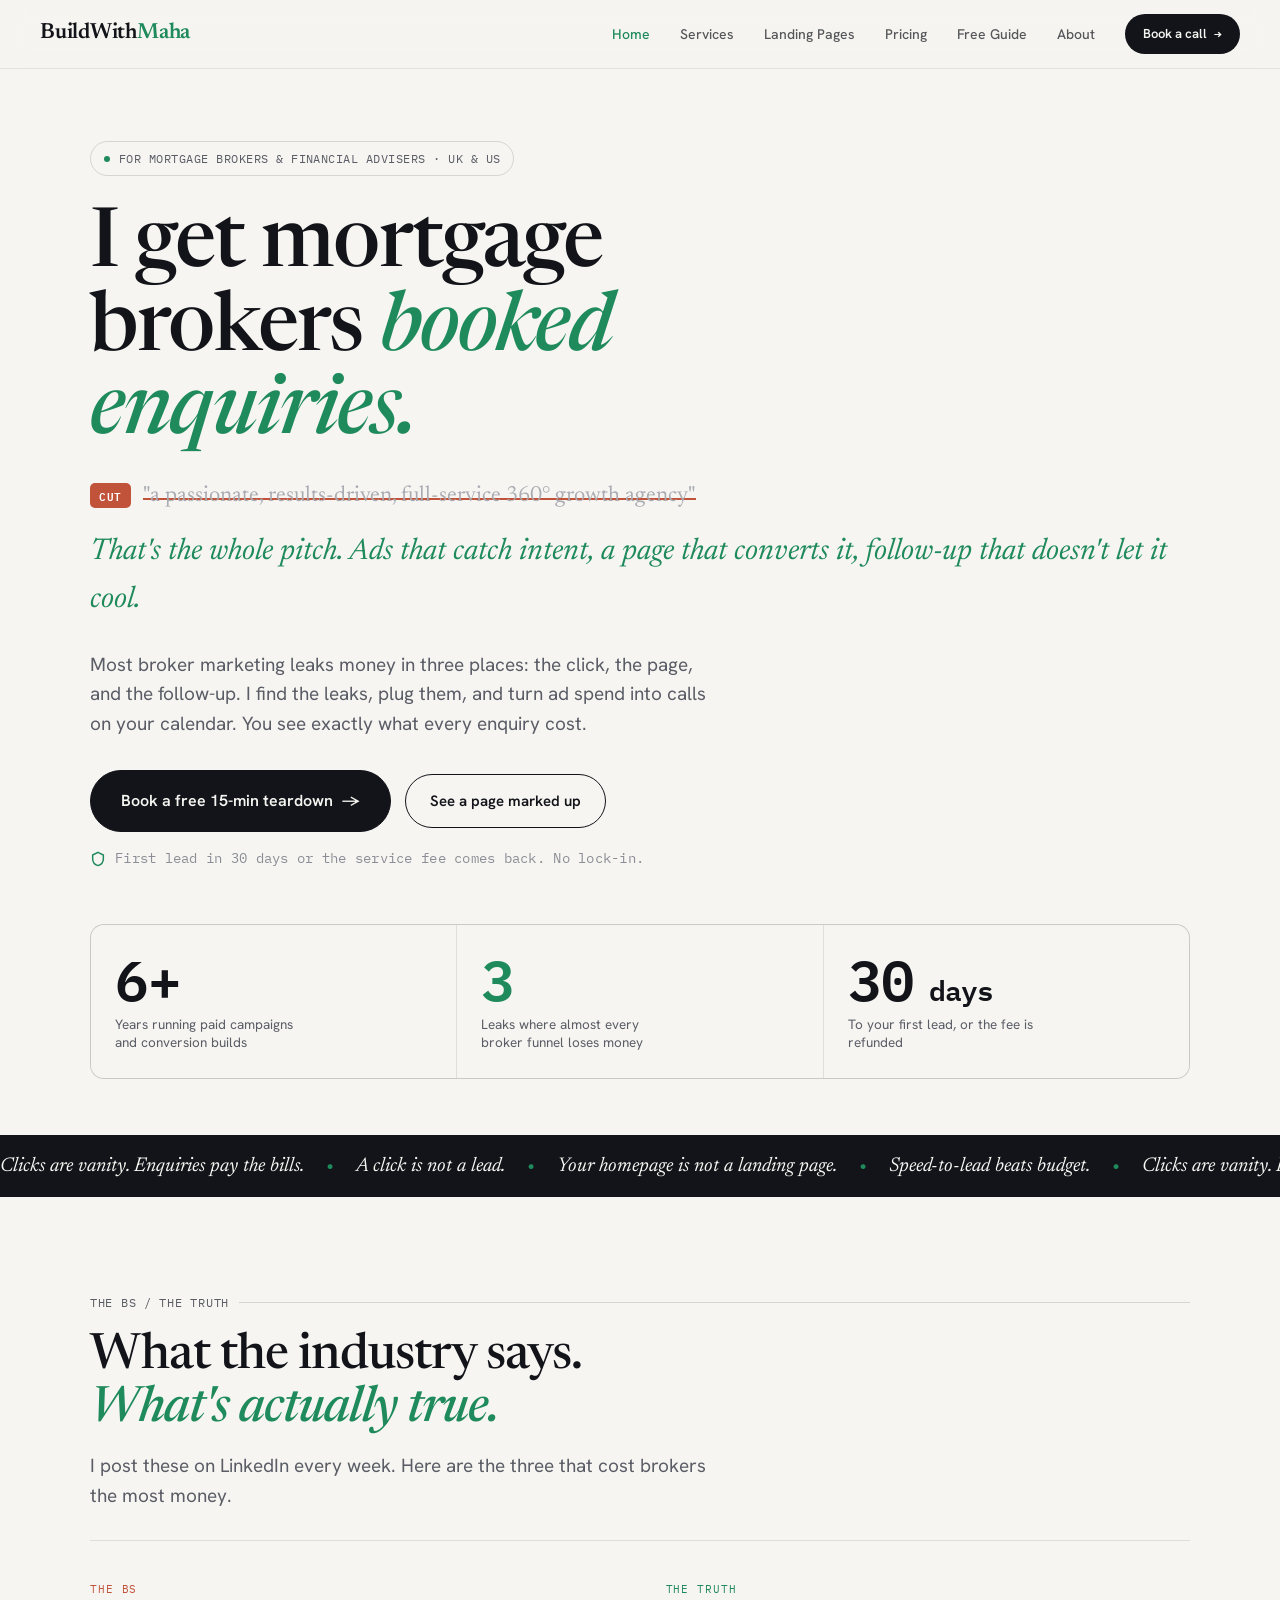
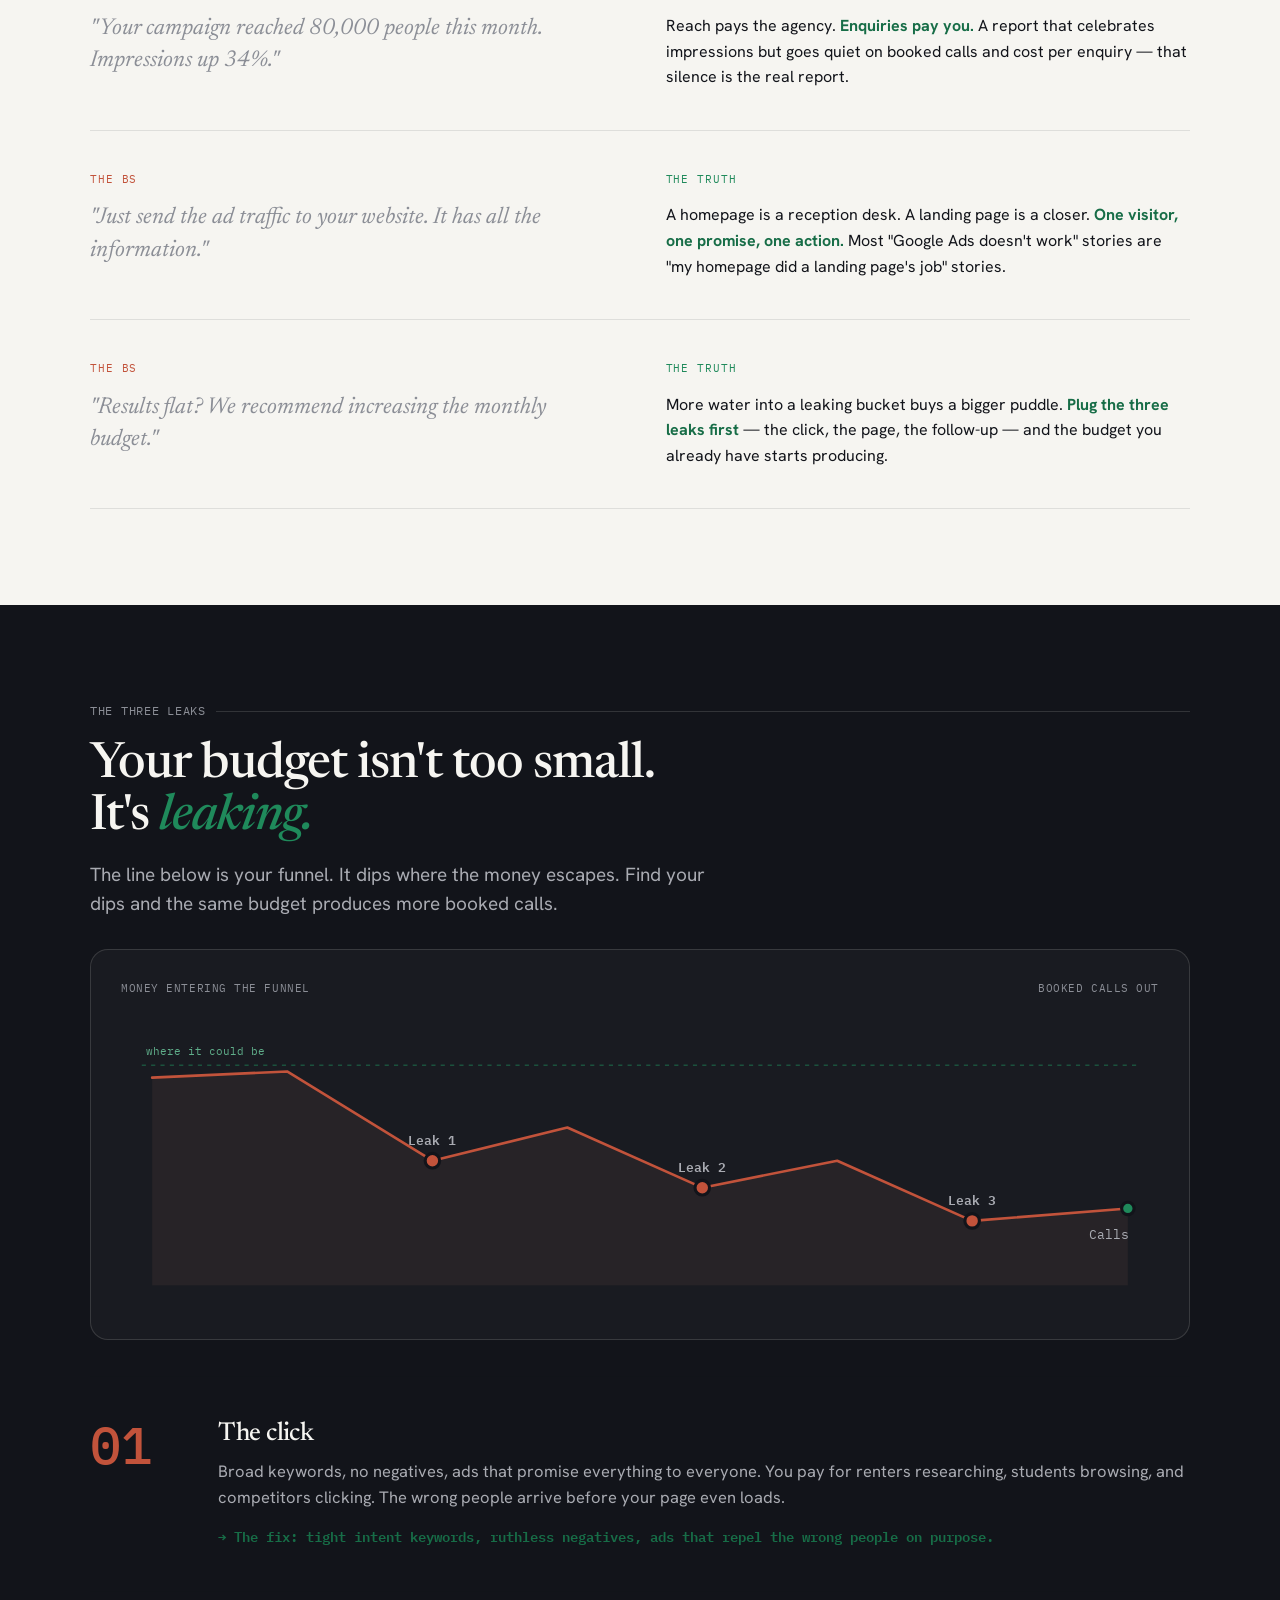
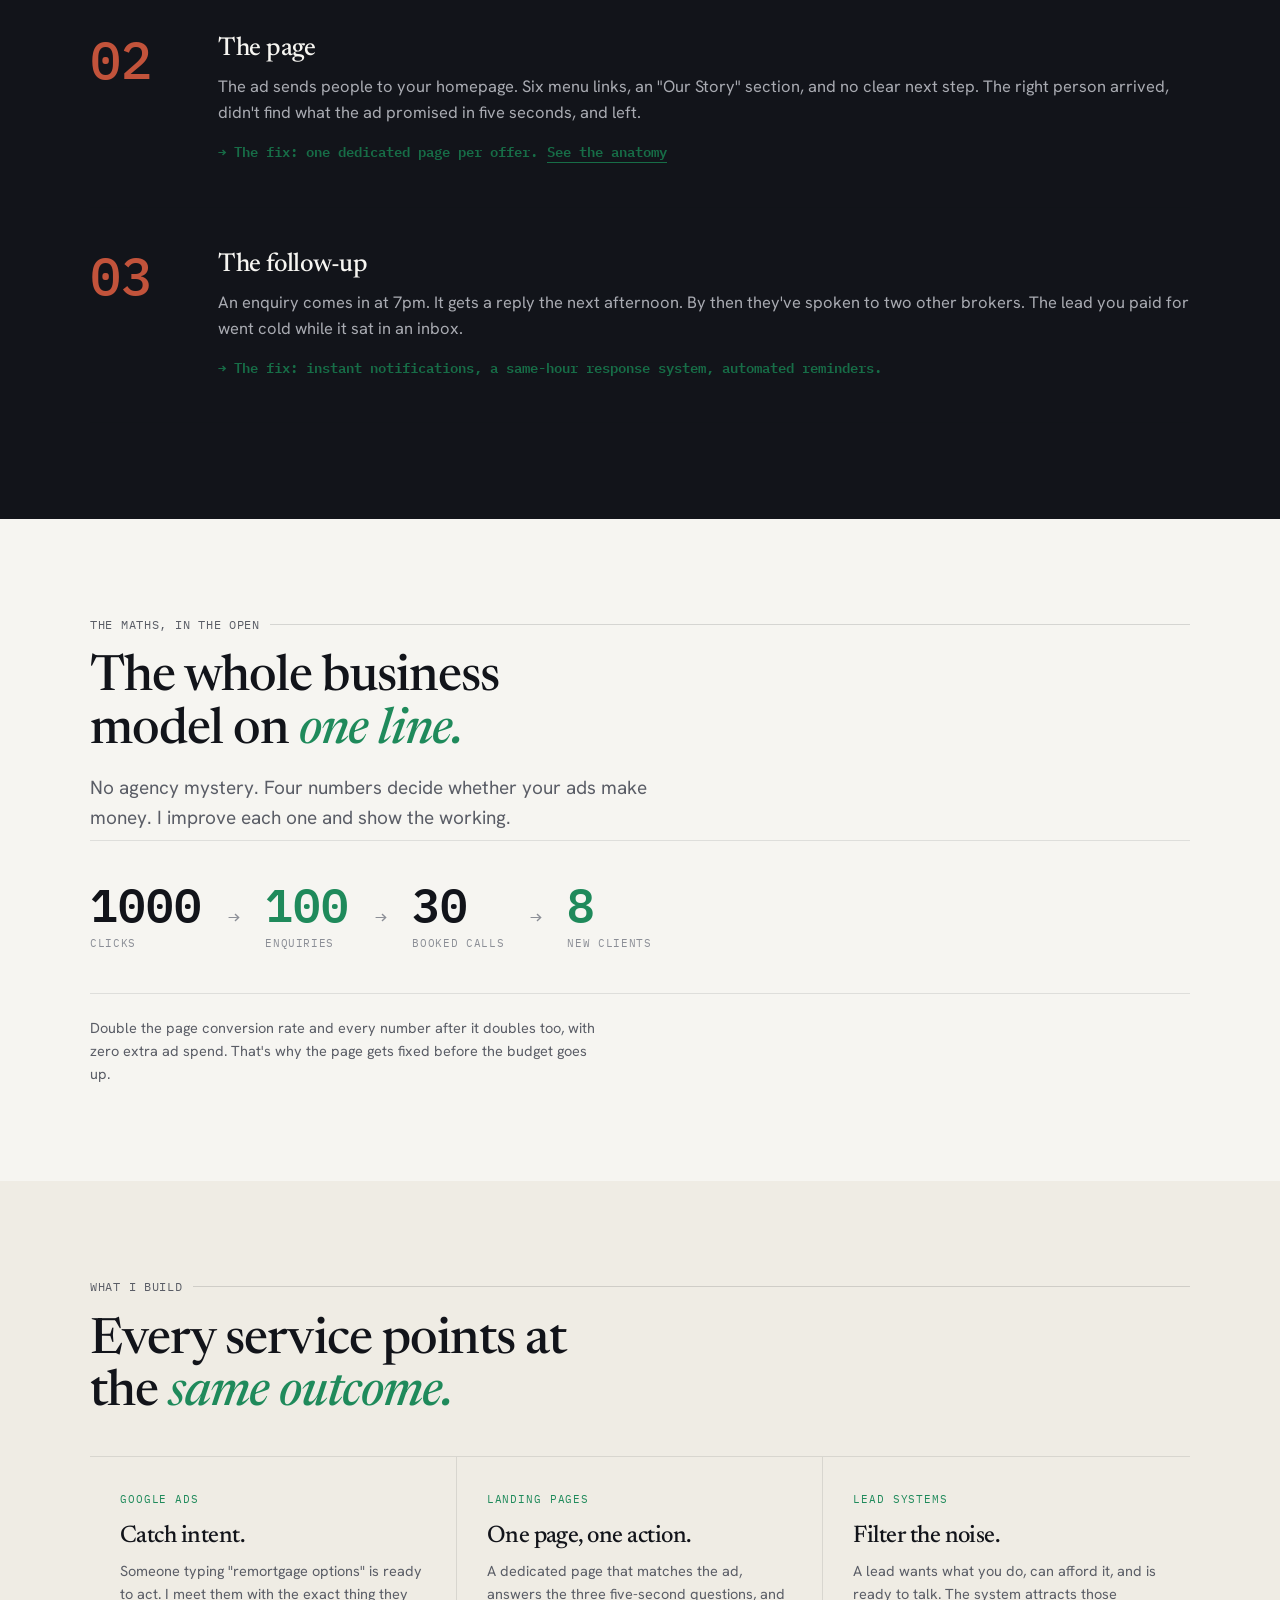
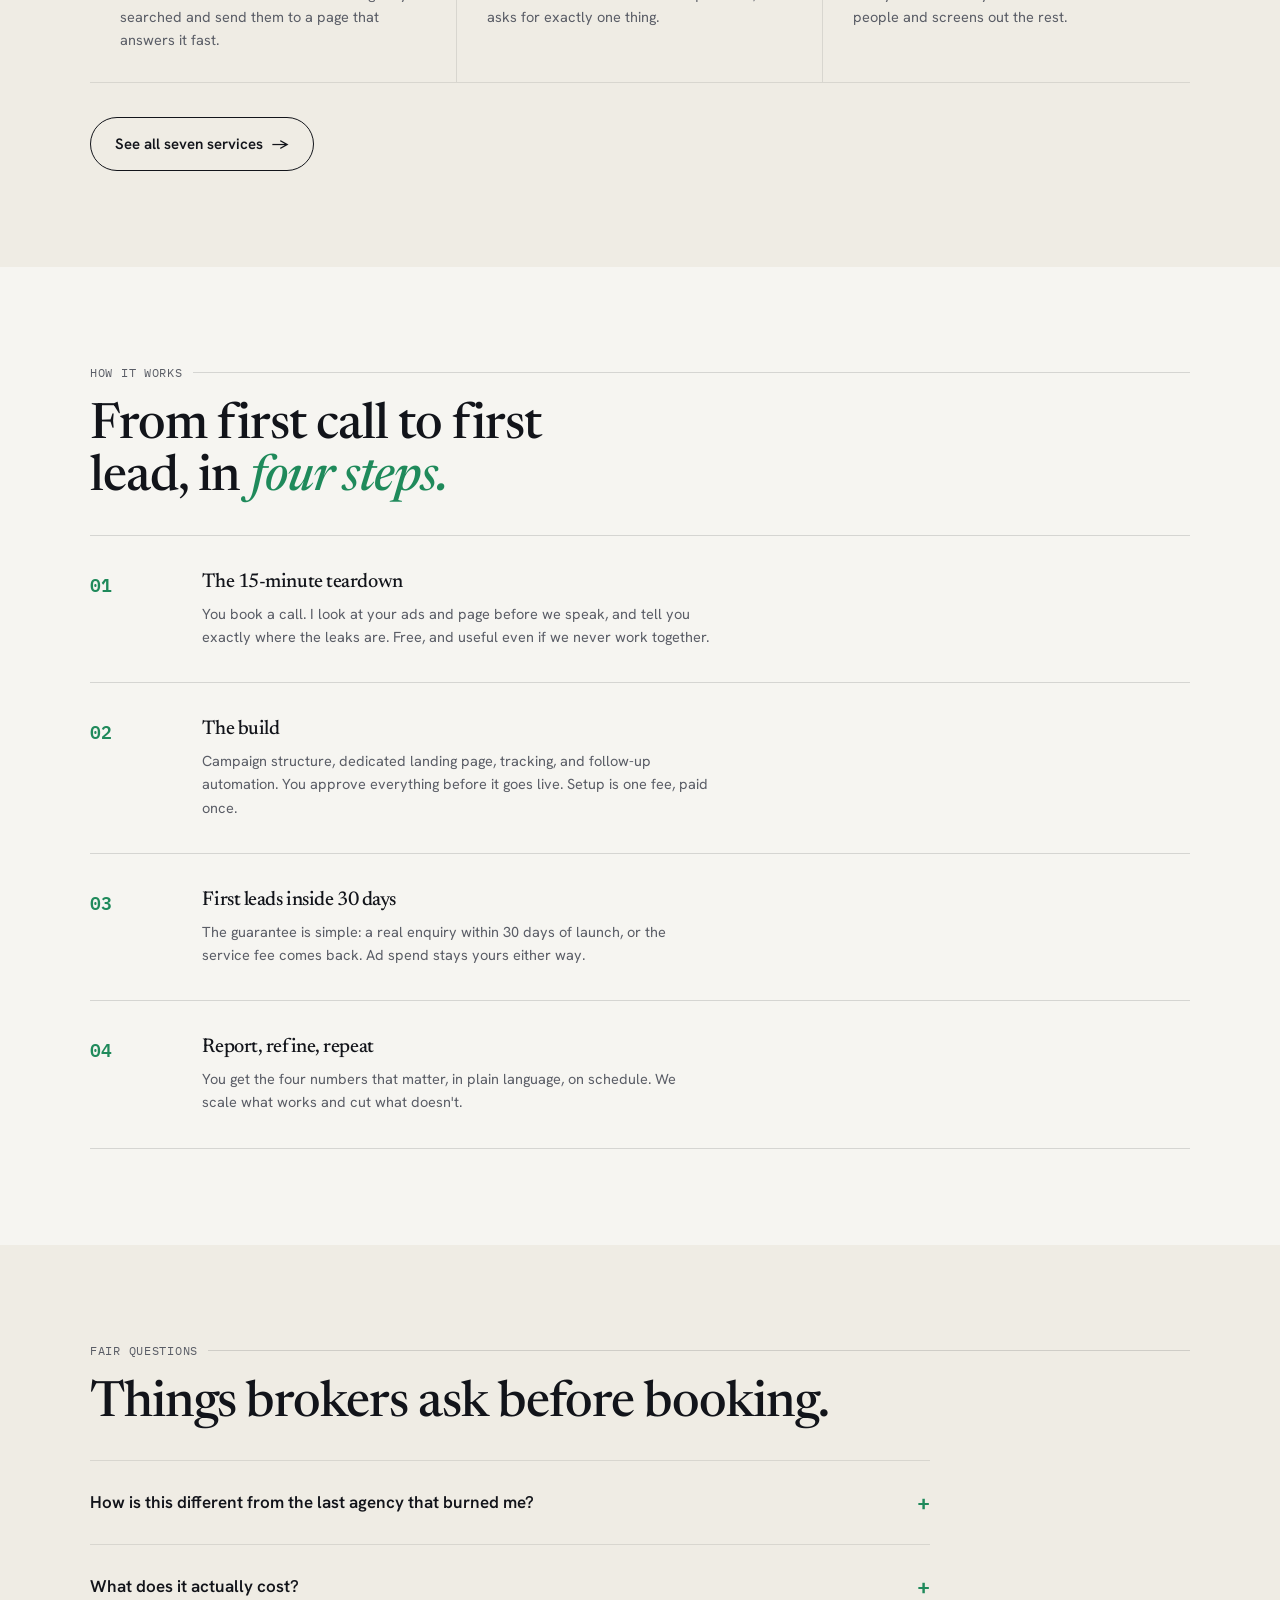
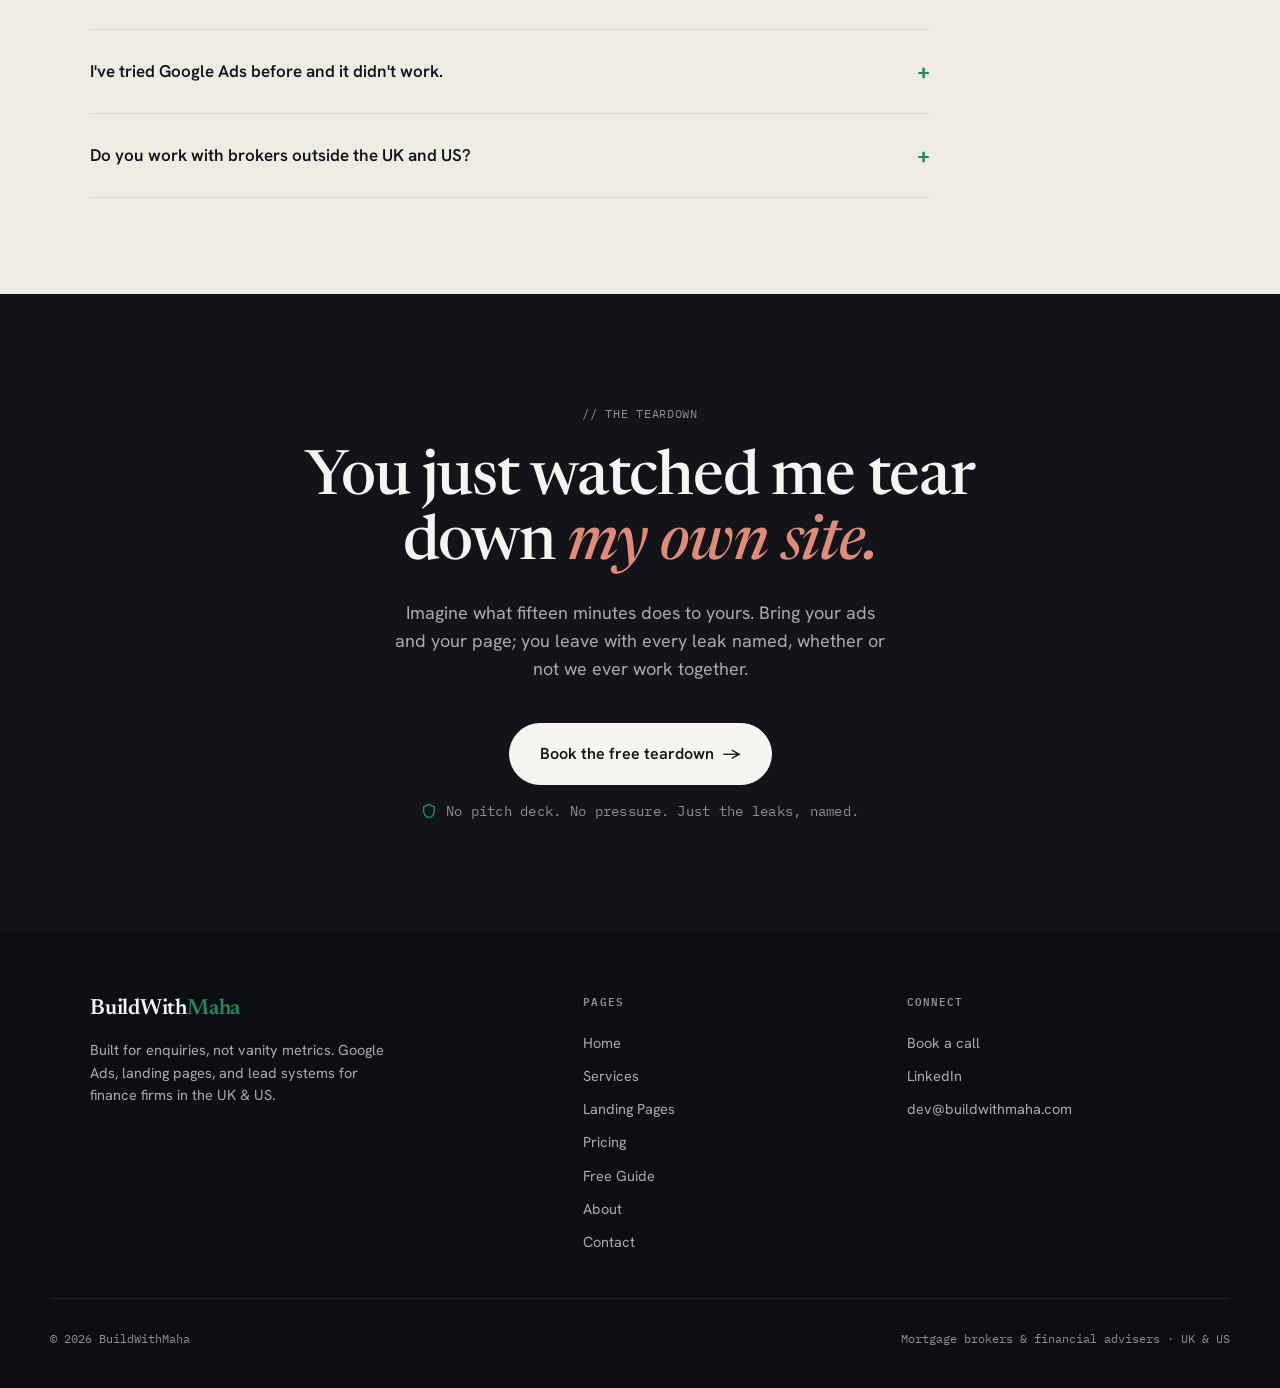
==== commit ad088a94: "Add files via upload" ====
--- a/index.html
+++ b/index.html
@@ -4,327 +4,211 @@
 <meta charset="UTF-8">
 <meta name="viewport" content="width=device-width, initial-scale=1">
 <title>BuildWithMaha — Booked enquiries for mortgage brokers & advisers</title>
-<meta name="description" content="Google Ads, landing pages, and lead systems for mortgage brokers and financial advisers in the UK and US. Built for enquiries, not vanity metrics. First leads in 30 days or the fee comes back.">
+<meta name="description" content="Google Ads, landing pages, and lead systems for mortgage brokers and financial advisers in the UK and US. Built for enquiries, not vanity metrics. First lead in 30 days or the fee comes back.">
 <link rel="stylesheet" href="styles.css">
 </head>
 <body>
 
-<div class="curtain"><div class="pen-line"></div><span class="hand">Let me mark this up for you.</span></div>
-
-<header class="nav">
-  <div class="wrap nav-inner">
-    <a class="logo" href="/">BuildWith<b>Maha</b></a>
-    <ul class="nav-links">
-      <li><a href="/" class="active">Home</a></li>
-      <li><a href="/services">Services</a></li>
-      <li><a href="/landing-pages">Landing Pages</a></li>
-      <li><a href="/pricing">Pricing</a></li>
-      <li><a href="/guide">Free Guide</a></li>
-      <li><a href="/about">About</a></li>
-      <li><a href="/contact">Contact</a></li>
-      <li class="nav-cta"><a class="btn btn-primary" href="/book">Book a call</a></li>
-    </ul>
-    <button class="burger" aria-label="Menu">☰</button>
-  </div>
-</header>
-
-<!-- ============ HERO: the teardown happens in front of you ============ -->
+<div class="curtain"><span class="mono">// the teardown</span><span class="serif">Let me mark this up for you.</span></div>
+
+<nav class="nav">
+  <a class="logo" href="/">BuildWith<b>Maha</b></a>
+  <ul class="nav-links">
+    <li><a href="/" class="active">Home</a></li>
+    <li><a href="/services">Services</a></li>
+    <li><a href="/landing-pages">Landing Pages</a></li>
+    <li><a href="/pricing">Pricing</a></li>
+    <li><a href="/guide">Free Guide</a></li>
+    <li><a href="/about">About</a></li>
+    <li class="nav-cta"><a href="/book">Book a call <span class="m">&rarr;</span></a></li>
+  </ul>
+  <button class="burger" aria-label="Menu">&#9776;</button>
+</nav>
+
 <section class="hero">
-  <div class="wrap page-gutter">
-    <span class="eyebrow">For mortgage brokers &amp; financial advisers · UK &amp; US</span>
-
-    <h1 class="reveal struck-on-view" style="max-width:21ch;font-size:clamp(2.2rem,5.6vw,4.4rem)">
-      <span class="strike">We're a passionate,</span>
-      <span class="strike">results-driven,</span>
-      <span class="strike">full-service 360° agency.</span>
-      <span class="bs-stamp" aria-hidden="true">BS</span>
-      <span class="truth truth-delay serif" style="margin-top:22px;font-size:clamp(2.4rem,6vw,4.8rem)">I get mortgage brokers <em>booked enquiries.</em></span>
-    </h1>
-
-    <div class="mnote gutter-r">
-      <svg class="arrow" viewBox="0 0 42 30"><path d="M40 4 C26 2, 12 8, 4 24 M4 24 l1 -9 M4 24 l9 -2"/></svg>
-      every agency site starts like this. watch what happens to it.
-    </div>
-
-    <p class="lead reveal">That's it. That's the service. Ads that catch real intent, a page that converts it, and follow-up that doesn't let it go cold. You see exactly what every enquiry cost.</p>
-
-    <div class="hero-cta reveal">
-      <a class="btn btn-primary btn-big" href="https://calendly.com/devminfo98/15-minute-growth-infrastructure-conversion-audit" target="_blank" rel="noopener">Book a free 15-min teardown <span class="arr">→</span></a>
+  <div class="wrap">
+    <div class="tagpill"><span class="dot"></span>For mortgage brokers &amp; financial advisers &middot; UK &amp; US</div>
+    <h1>I get mortgage brokers <em>booked enquiries.</em></h1>
+    <div class="struck-on-view">
+      <div class="cut-line">
+        <span class="cut-tag">Cut</span>
+        <span class="cut-text">"a passionate, results-driven, full-service 360&deg; growth agency"</span>
+      </div>
+      <span class="truth-line">That's the whole pitch. Ads that catch intent, a page that converts it, follow-up that doesn't let it cool.</span>
+    </div>
+    <p class="lead" style="margin-top:26px">Most broker marketing leaks money in three places: the click, the page, and the follow-up. I find the leaks, plug them, and turn ad spend into calls on your calendar. You see exactly what every enquiry cost.</p>
+    <div class="hero-cta">
+      <a class="btn btn-primary btn-big" href="/book">Book a free 15-min teardown <span class="arr">&rarr;</span></a>
       <a class="btn btn-ghost" href="/landing-pages">See a page marked up</a>
     </div>
-    <div class="risk-note reveal">
-      <svg width="18" height="18" viewBox="0 0 24 24" fill="none" stroke="currentColor" stroke-width="2"><path d="M12 2l8 4v6c0 5-3.5 8.5-8 10-4.5-1.5-8-5-8-10V6l8-4z"/></svg>
-      First lead in 30 days, or the service fee comes back. No lock-in.
-    </div>
-
-    <div class="metrics reveal page-gutter">
-      <div class="metric">
-        <div class="num"><span data-count="6" data-suffix="+">0</span></div>
-        <p>Years running paid campaigns and conversion builds</p>
-      </div>
-      <div class="metric">
-        <div class="num"><em><span data-count="3">0</span></em></div>
-        <p>Leaks where almost every broker funnel loses money</p>
-      </div>
-      <div class="metric">
-        <div class="num"><span data-count="30">0</span> <span style="font-size:.5em">days</span></div>
-        <p>To your first lead, or the fee is refunded</p>
-      </div>
-      <div class="mnote gutter-r">
-        <svg class="arrow" viewBox="0 0 42 30"><path d="M40 26 C26 28, 12 22, 4 6 M4 6 l1 9 M4 6 l9 2"/></svg>
-        this is where the fake client logos would go. I don't have fake logos.
-      </div>
-    </div>
-  </div>
-</section>
-
-<div class="marquee" aria-hidden="true">
-  <div class="marquee-track">
-    <span>Clicks are vanity. Enquiries pay the bills.</span><b>·</b>
-    <span>A click is not a lead.</span><b>·</b>
-    <span>Your homepage is not a landing page.</span><b>·</b>
-    <span>Speed-to-lead beats budget.</span><b>·</b>
-    <span>Clicks are vanity. Enquiries pay the bills.</span><b>·</b>
-    <span>A click is not a lead.</span><b>·</b>
-    <span>Your homepage is not a landing page.</span><b>·</b>
-    <span>Speed-to-lead beats budget.</span><b>·</b>
+    <div class="risk-note">
+      <svg width="16" height="16" viewBox="0 0 24 24" fill="none" stroke="currentColor" stroke-width="2.2"><path d="M12 2l8 4v6c0 5-3.5 8.5-8 10-4.5-1.5-8-5-8-10V6l8-4z"/></svg>
+      First lead in 30 days or the service fee comes back. No lock-in.
+    </div>
+    <div class="stats reveal">
+      <div class="stat"><div class="n"><span data-count="6" data-suffix="+">0</span></div><p>Years running paid campaigns and conversion builds</p></div>
+      <div class="stat"><div class="n"><em><span data-count="3">0</span></em></div><p>Leaks where almost every broker funnel loses money</p></div>
+      <div class="stat"><div class="n"><span data-count="30">0</span><span style="font-size:.5em"> days</span></div><p>To your first lead, or the fee is refunded</p></div>
+    </div>
+  </div>
+</section>
+
+<div class="ticker" aria-hidden="true">
+  <div class="ticker-track">
+    <span>Clicks are vanity. Enquiries pay the bills.<span class="sep">&bull;</span></span>
+    <span>A click is not a lead.<span class="sep">&bull;</span></span>
+    <span>Your homepage is not a landing page.<span class="sep">&bull;</span></span>
+    <span>Speed-to-lead beats budget.<span class="sep">&bull;</span></span>
+    <span>Clicks are vanity. Enquiries pay the bills.<span class="sep">&bull;</span></span>
+    <span>A click is not a lead.<span class="sep">&bull;</span></span>
+    <span>Your homepage is not a landing page.<span class="sep">&bull;</span></span>
+    <span>Speed-to-lead beats budget.<span class="sep">&bull;</span></span>
   </div>
 </div>
 
-<!-- ============ THE BS / THE TRUTH ============ -->
 <section>
-  <div class="wrap page-gutter">
-    <span class="eyebrow reveal">The BS / The Truth</span>
-    <h2 class="reveal" style="max-width:22ch">What the industry says. <em>What's actually true.</em></h2>
-    <p class="lead reveal" style="margin-bottom:30px">I post these on LinkedIn every week. Here are the three that cost brokers the most money.</p>
-
-    <div class="mnote gutter-r">
-      <svg class="arrow" viewBox="0 0 42 30"><path d="M40 4 C26 2, 12 8, 4 24 M4 24 l1 -9 M4 24 l9 -2"/></svg>
-      left side: what you've been told. right side: what your bank account already knows.
-    </div>
-
+  <div class="wrap">
+    <div class="eyebrow reveal">The BS / The truth</div>
+    <h2 class="reveal" style="max-width:18ch">What the industry says. <em>What's actually true.</em></h2>
+    <p class="lead reveal" style="margin-bottom:8px">I post these on LinkedIn every week. Here are the three that cost brokers the most money.</p>
     <div class="bst">
       <div class="bst-row reveal">
-        <div class="bs"><div class="side-label">The BS</div>
-          <p>"Your campaign reached 80,000 people this month! Impressions are up 34%!"</p></div>
-        <div class="tr"><div class="side-label">The Truth</div>
-          <p>Reach pays the agency. <b>Enquiries pay you.</b> If a report celebrates impressions and clicks but goes quiet on booked calls and cost per enquiry, that silence is the real report.</p></div>
+        <div class="bs"><div class="lbl">The BS</div><p>"Your campaign reached 80,000 people this month. Impressions up 34%."</p></div>
+        <div class="tr"><div class="lbl">The truth</div><p>Reach pays the agency. <b>Enquiries pay you.</b> A report that celebrates impressions but goes quiet on booked calls and cost per enquiry &mdash; that silence is the real report.</p></div>
       </div>
       <div class="bst-row reveal">
-        <div class="bs"><div class="side-label">The BS</div>
-          <p>"Just send the ad traffic to your website. It has all the information."</p></div>
-        <div class="tr"><div class="side-label">The Truth</div>
-          <p>A homepage is a reception desk. A landing page is a closer. <b>One visitor, one promise, one action.</b> Most "Google Ads doesn't work" stories are actually "my homepage did a landing page's job" stories.</p></div>
+        <div class="bs"><div class="lbl">The BS</div><p>"Just send the ad traffic to your website. It has all the information."</p></div>
+        <div class="tr"><div class="lbl">The truth</div><p>A homepage is a reception desk. A landing page is a closer. <b>One visitor, one promise, one action.</b> Most "Google Ads doesn't work" stories are "my homepage did a landing page's job" stories.</p></div>
       </div>
       <div class="bst-row reveal">
-        <div class="bs"><div class="side-label">The BS</div>
-          <p>"Results are flat? We recommend increasing the monthly budget."</p></div>
-        <div class="tr"><div class="side-label">The Truth</div>
-          <p>Pouring more water into a leaking bucket buys you a bigger puddle. <b>Plug the three leaks first</b> — the click, the page, the follow-up — and the budget you already have starts producing.</p></div>
-      </div>
-    </div>
-  </div>
-</section>
-
-<!-- ============ THE THREE LEAKS + RIDGE ============ -->
-<section class="leaks section-deep" id="leaks-section">
-  <div class="wrap page-gutter">
-    <span class="eyebrow reveal">The Three Leaks</span>
-    <h2 class="reveal" style="max-width:22ch">Your budget isn't too small. It's <em>leaking.</em></h2>
-    <p class="lead reveal">Every broker funnel I audit loses money in the same three places. The line below is your funnel: it dips where the money escapes. Find your dips and the same budget starts producing more booked calls.</p>
-
-    <div class="mnote gutter-r">
-      <svg class="arrow" viewBox="0 0 42 30"><path d="M40 4 C26 2, 12 8, 4 24 M4 24 l1 -9 M4 24 l9 -2"/></svg>
-      I draw this exact line on every audit call.
-    </div>
-
-    <div class="ridge-wrap" data-prlx="14">
-      <svg class="ridge" viewBox="0 0 1200 300" xmlns="http://www.w3.org/2000/svg" aria-hidden="true">
-        <path class="path" d="M0,150
-          C70,140 120,120 170,105
-          C220,90 250,95 285,140
-          C305,166 320,172 340,150
-          C390,98 440,80 500,72
-          C560,64 600,80 635,135
-          C655,166 672,170 692,146
-          C740,90 800,62 860,58
-          C915,55 945,76 975,128
-          C992,158 1008,162 1026,140
-          C1080,78 1140,52 1200,44" />
-        <circle class="leakdot" data-at="0.27" cx="312" cy="158" r="5.5"/>
-        <circle class="leakdot" data-at="0.55" cx="663" cy="153" r="5.5"/>
-        <circle class="leakdot" data-at="0.82" cx="1000" cy="146" r="5.5"/>
-        <circle class="traveler" cx="0" cy="150" r="0"/>
-        <text class="leaklbl" data-at="0.27" x="312" y="196" text-anchor="middle">Leak 1 · The click</text>
-        <text class="leaklbl" data-at="0.55" x="663" y="191" text-anchor="middle">Leak 2 · The page</text>
-        <text class="leaklbl" data-at="0.82" x="1000" y="184" text-anchor="middle">Leak 3 · The follow-up</text>
-        <text class="leaklbl" data-at="0.99" x="1196" y="30" text-anchor="end">Booked calls</text>
-      </svg>
-    </div>
-
-    <div>
+        <div class="bs"><div class="lbl">The BS</div><p>"Results flat? We recommend increasing the monthly budget."</p></div>
+        <div class="tr"><div class="lbl">The truth</div><p>More water into a leaking bucket buys a bigger puddle. <b>Plug the three leaks first</b> &mdash; the click, the page, the follow-up &mdash; and the budget you already have starts producing.</p></div>
+      </div>
+    </div>
+  </div>
+</section>
+
+<section class="section-ink" id="leaks">
+  <div class="wrap">
+    <div class="eyebrow reveal">The three leaks</div>
+    <h2 class="reveal" style="max-width:20ch">Your budget isn't too small. It's <em>leaking.</em></h2>
+    <p class="lead reveal" style="margin:14px 0 30px">The line below is your funnel. It dips where the money escapes. Find your dips and the same budget produces more booked calls.</p>
+    <div class="chart-card reveal">
+      <div class="chart-head"><span>Money entering the funnel</span><span>Booked calls out</span></div>
+      <div class="chart">
+        <svg viewBox="0 0 1000 300">
+          <line class="baseline" x1="20" y1="58" x2="980" y2="58"></line>
+          <text x="24" y="48" fill="#5fae8a" style="font-family:'IBM Plex Mono',monospace;font-size:11px">where it could be</text>
+          <polygon points="30,70 160,64 300,150 430,118 560,176 690,150 820,208 970,196 970,270 30,270" fill="rgba(224,139,120,0.07)"></polygon>
+          <path class="funnel" d="M30,70 L160,64 L300,150 L430,118 L560,176 L690,150 L820,208 L970,196"></path>
+          <circle class="dip" cx="300" cy="150" r="7" stroke="#12141A" stroke-width="3"></circle>
+          <circle class="dip" cx="560" cy="176" r="7" stroke="#12141A" stroke-width="3"></circle>
+          <circle class="dip" cx="820" cy="208" r="7" stroke="#12141A" stroke-width="3"></circle>
+          <circle cx="970" cy="196" r="6" fill="#1f8a5b" stroke="#12141A" stroke-width="3"></circle>
+          <text class="diplbl" x="300" y="135" text-anchor="middle" fill="#e08b78" style="font-weight:600">Leak 1</text>
+          <text class="diplbl" x="560" y="161" text-anchor="middle" fill="#e08b78" style="font-weight:600">Leak 2</text>
+          <text class="diplbl" x="820" y="193" text-anchor="middle" fill="#e08b78" style="font-weight:600">Leak 3</text>
+          <text class="diplbl" x="952" y="225" text-anchor="middle" fill="#5fae8a">Calls</text>
+        </svg>
+      </div>
+    </div>
+    <div class="leak-list">
       <div class="leak-row">
-        <div class="leak-no">1</div>
-        <div>
-          <h3>The click</h3>
-          <p class="muted">Broad keywords, no negatives, ads that promise everything to everyone. You pay for renters researching, students browsing, and competitors clicking. The wrong people arrive before your page even loads.</p>
-          <div class="fix">The fix: tight intent keywords, ruthless negatives, ads that repel the wrong people on purpose.</div>
-        </div>
+        <div class="leak-no">01</div>
+        <div><h3>The click</h3><p class="muted">Broad keywords, no negatives, ads that promise everything to everyone. You pay for renters researching, students browsing, and competitors clicking. The wrong people arrive before your page even loads.</p><div class="fix">&rarr; The fix: tight intent keywords, ruthless negatives, ads that repel the wrong people on purpose.</div></div>
       </div>
       <div class="leak-row">
-        <div class="leak-no">2</div>
-        <div>
-          <h3>The page</h3>
-          <p class="muted">The ad sends people to your homepage. Six menu links, an "Our Story" section, and no clear next step. The right person arrived, looked for what the ad promised, didn't find it in five seconds, and left.</p>
-          <div class="fix">The fix: one dedicated page per offer. <a href="/landing-pages" style="color:var(--accent-deep)">See the anatomy →</a></div>
-        </div>
+        <div class="leak-no">02</div>
+        <div><h3>The page</h3><p class="muted">The ad sends people to your homepage. Six menu links, an "Our Story" section, and no clear next step. The right person arrived, didn't find what the ad promised in five seconds, and left.</p><div class="fix">&rarr; The fix: one dedicated page per offer. <a href="/landing-pages">See the anatomy</a></div></div>
       </div>
       <div class="leak-row">
-        <div class="leak-no">3</div>
-        <div>
-          <h3>The follow-up</h3>
-          <p class="muted">An enquiry comes in at 7pm. It gets a reply the next afternoon. By then they've spoken to two other brokers. The lead you paid for went cold while it sat in an inbox.</p>
-          <div class="fix">The fix: instant notifications, a same-hour response system, automated reminders.</div>
-        </div>
-      </div>
-    </div>
-  </div>
-</section>
-
-<!-- ============ FUNNEL MATH ============ -->
+        <div class="leak-no">03</div>
+        <div><h3>The follow-up</h3><p class="muted">An enquiry comes in at 7pm. It gets a reply the next afternoon. By then they've spoken to two other brokers. The lead you paid for went cold while it sat in an inbox.</p><div class="fix">&rarr; The fix: instant notifications, a same-hour response system, automated reminders.</div></div>
+      </div>
+    </div>
+  </div>
+</section>
+
+<section id="maths">
+  <div class="wrap">
+    <div class="eyebrow reveal">The maths, in the open</div>
+    <h2 class="reveal" style="max-width:16ch">The whole business model on <em>one line.</em></h2>
+    <p class="lead reveal" style="margin-bottom:8px">No agency mystery. Four numbers decide whether your ads make money. I improve each one and show the working.</p>
+    <div class="maths-board reveal">
+      <div class="maths-step"><div class="n"><span data-count="1000">0</span></div><p>Clicks</p></div>
+      <div class="maths-arrow">&rarr;</div>
+      <div class="maths-step"><div class="n"><em><span data-count="100">0</span></em></div><p>Enquiries</p></div>
+      <div class="maths-arrow">&rarr;</div>
+      <div class="maths-step"><div class="n"><span data-count="30">0</span></div><p>Booked calls</p></div>
+      <div class="maths-arrow">&rarr;</div>
+      <div class="maths-step"><div class="n"><em><span data-count="8">0</span></em></div><p>New clients</p></div>
+    </div>
+    <p class="muted reveal" style="margin-top:22px;font-size:14.5px;max-width:64ch">Double the page conversion rate and every number after it doubles too, with zero extra ad spend. That's why the page gets fixed before the budget goes up.</p>
+  </div>
+</section>
+
+<section class="section-band" id="build">
+  <div class="wrap">
+    <div class="eyebrow reveal">What I build</div>
+    <h2 class="reveal" style="max-width:18ch">Every service points at the <em>same outcome.</em></h2>
+    <div class="build-grid" data-stagger>
+      <div class="build-card"><div class="k">Google Ads</div><h3>Catch intent.</h3><p>Someone typing "remortgage options" is ready to act. I meet them with the exact thing they searched and send them to a page that answers it fast.</p></div>
+      <div class="build-card"><div class="k">Landing Pages</div><h3>One page, one action.</h3><p>A dedicated page that matches the ad, answers the three five-second questions, and asks for exactly one thing.</p></div>
+      <div class="build-card"><div class="k">Lead Systems</div><h3>Filter the noise.</h3><p>A lead wants what you do, can afford it, and is ready to talk. The system attracts those people and screens out the rest.</p></div>
+    </div>
+    <div class="reveal" style="margin-top:34px"><a class="btn btn-ghost" href="/services">See all seven services <span class="arr">&rarr;</span></a></div>
+  </div>
+</section>
+
 <section>
-  <div class="wrap page-gutter">
-    <span class="eyebrow reveal">The maths, in the open</span>
-    <h2 class="reveal" style="max-width:22ch">The whole business model on <em>one line.</em></h2>
-    <p class="lead reveal" style="margin-bottom:44px">No agency mystery. Four numbers decide whether your ads make money. I improve each one and show you the working.</p>
-    <div class="math-board reveal">
-      <div class="math-step"><div class="num"><span data-count="1000">0</span></div><p>Clicks</p></div>
-      <div class="math-arrow" aria-hidden="true">&rarr;</div>
-      <div class="math-step"><div class="num"><em><span data-count="100">0</span></em></div><p>Enquiries</p></div>
-      <div class="math-arrow" aria-hidden="true">&rarr;</div>
-      <div class="math-step"><div class="num"><span data-count="30">0</span></div><p>Booked calls</p></div>
-      <div class="math-arrow" aria-hidden="true">&rarr;</div>
-      <div class="math-step"><div class="num"><em><span data-count="8">0</span></em></div><p>New clients</p></div>
-    </div>
-    <div class="mnote gutter-r">
-      <svg class="arrow" viewBox="0 0 42 30"><path d="M40 4 C26 2, 12 8, 4 24 M4 24 l1 -9 M4 24 l9 -2"/></svg>
-      double the middle number and everything after it doubles. free.
-    </div>
-    <p class="muted reveal" style="margin-top:26px;font-size:.95rem;max-width:64ch">Double the page conversion rate and every number after it doubles too, with zero extra ad spend. That's why the page usually gets fixed before the budget goes up.</p>
-  </div>
-</section>
-
-<!-- ============ SERVICES PREVIEW ============ -->
-<section class="section-deep">
-  <div class="wrap">
-    <span class="eyebrow reveal">What I build</span>
-    <h2 class="reveal" style="max-width:20ch">Every service points at the <em>same outcome.</em></h2>
-    <div class="grid grid-3" data-stagger style="margin-top:40px">
-      <div class="card">
-        <div class="num">Google Ads</div>
-        <h3>Catch people at the moment of intent.</h3>
-        <p>Someone typing "remortgage options" is ready to act. I meet them with the exact thing they searched for and send them to a page that answers it fast.</p>
-      </div>
-      <div class="card">
-        <div class="num">Landing Pages</div>
-        <h3>One page, one promise, one action.</h3>
-        <p>A dedicated page that matches the ad, answers the three questions every visitor asks in five seconds, and asks for exactly one thing.</p>
-      </div>
-      <div class="card">
-        <div class="num">Lead Systems</div>
-        <h3>Filter out the time-wasters.</h3>
-        <p>A lead is someone who wants what you do, can afford it, and is ready to talk. The system attracts those people and quietly screens out the rest.</p>
-      </div>
-    </div>
-    <div class="reveal" style="margin-top:40px">
-      <a class="btn btn-ghost" href="/services">See all seven services <span class="arr">→</span></a>
-    </div>
-  </div>
-</section>
-
-<!-- ============ PROCESS ============ -->
-<section>
-  <div class="wrap page-gutter">
-    <span class="eyebrow reveal">How it works</span>
-    <h2 class="reveal" style="max-width:20ch">From first call to first lead, in <em>four steps.</em></h2>
-    <div class="mnote gutter-r">
-      <svg class="arrow" viewBox="0 0 42 30"><path d="M40 4 C26 2, 12 8, 4 24 M4 24 l1 -9 M4 24 l9 -2"/></svg>
-      step 1 is free and most people steal the notes. that's fine. that's the point.
-    </div>
+  <div class="wrap">
+    <div class="eyebrow reveal">How it works</div>
+    <h2 class="reveal" style="max-width:18ch">From first call to first lead, in <em>four steps.</em></h2>
     <div class="steps" style="margin-top:30px">
-      <div class="step reveal">
-        <div><h3>The 15-minute teardown</h3><p>You book a call. I look at your current ads and page before we speak, and tell you exactly where the leaks are. Free, and useful even if we never work together.</p></div>
-      </div>
-      <div class="step reveal">
-        <div><h3>The build</h3><p>Campaign structure, dedicated landing page, tracking, and follow-up automation. You approve everything before it goes live. Setup is one fee, paid once.</p></div>
-      </div>
-      <div class="step reveal">
-        <div><h3>First leads inside 30 days</h3><p>The guarantee is simple: a real enquiry within 30 days of launch, or the service fee comes back. Ad spend stays yours either way.</p></div>
-      </div>
-      <div class="step reveal">
-        <div><h3>Report, refine, repeat</h3><p>You get the four numbers that matter, in plain language, on schedule. We scale what works and cut what doesn't. No 14-page reports nobody reads.</p></div>
-      </div>
-    </div>
-  </div>
-</section>
-
-<!-- ============ FAQ ============ -->
-<section class="section-deep">
-  <div class="wrap">
-    <span class="eyebrow reveal">Fair questions</span>
+      <div class="step reveal"><div class="sn">01</div><div><h3>The 15-minute teardown</h3><p>You book a call. I look at your ads and page before we speak, and tell you exactly where the leaks are. Free, and useful even if we never work together.</p></div></div>
+      <div class="step reveal"><div class="sn">02</div><div><h3>The build</h3><p>Campaign structure, dedicated landing page, tracking, and follow-up automation. You approve everything before it goes live. Setup is one fee, paid once.</p></div></div>
+      <div class="step reveal"><div class="sn">03</div><div><h3>First leads inside 30 days</h3><p>The guarantee is simple: a real enquiry within 30 days of launch, or the service fee comes back. Ad spend stays yours either way.</p></div></div>
+      <div class="step reveal"><div class="sn">04</div><div><h3>Report, refine, repeat</h3><p>You get the four numbers that matter, in plain language, on schedule. We scale what works and cut what doesn't.</p></div></div>
+    </div>
+  </div>
+</section>
+
+<section class="section-band" id="faq">
+  <div class="wrap">
+    <div class="eyebrow reveal">Fair questions</div>
     <h2 class="reveal">Things brokers ask before booking.</h2>
-    <div class="faq reveal" style="margin-top:34px">
-      <details>
-        <summary>How is this different from the last agency that burned me?</summary>
-        <div class="a">Most agencies sell clicks because clicks are easy to deliver. I'm accountable for enquiries, in writing: first lead in 30 days or the service fee is refunded. And you keep everything I build, including the pages and the tracking.</div>
-      </details>
-      <details>
-        <summary>What does it actually cost?</summary>
-        <div class="a">A one-time $2,000 setup, then a monthly retainer from $1,250 depending on the plan. Ad spend is separate and paid directly to Google or Meta, never through me. Full breakdown on the <a href="/pricing" style="color:var(--accent-deep);font-weight:600">pricing page</a>.</div>
-      </details>
-      <details>
-        <summary>I've tried Google Ads before and it didn't work.</summary>
-        <div class="a">Almost always that means one of the three leaks was wide open: wrong clicks, a homepage doing a landing page's job, or slow follow-up. The teardown will show you which one it was. Bring your old account if you still have access.</div>
-      </details>
-      <details>
-        <summary>Do you work with brokers outside the UK and US?</summary>
-        <div class="a">UK and US mortgage brokers and financial advisers are the focus, because the system is built around how those markets search and enquire. If you're adjacent to that, book the teardown and ask.</div>
-      </details>
-    </div>
-  </div>
-</section>
-
-<!-- ============ CTA ============ -->
-<div class="cta-band">
+    <div class="faq reveal">
+      <details><summary>How is this different from the last agency that burned me?</summary><div class="a">Most agencies sell clicks because clicks are easy to deliver. I'm accountable for enquiries, in writing: first lead in 30 days or the service fee is refunded. And you keep everything I build, including the pages and the tracking.</div></details>
+      <details><summary>What does it actually cost?</summary><div class="a">A one-time $2,000 setup, then a monthly retainer from $1,250 depending on the plan. Ad spend is separate and paid directly to Google or Meta, never through me. Full breakdown on the <a href="/pricing">pricing page</a>.</div></details>
+      <details><summary>I've tried Google Ads before and it didn't work.</summary><div class="a">Almost always that means one of the three leaks was wide open: wrong clicks, a homepage doing a landing page's job, or slow follow-up. The teardown shows you which one. Bring your old account if you still have access.</div></details>
+      <details><summary>Do you work with brokers outside the UK and US?</summary><div class="a">UK and US mortgage brokers and financial advisers are the focus, because the system is built around how those markets search and enquire. If you're adjacent to that, book the teardown and ask.</div></details>
+    </div>
+  </div>
+</section>
+
+<div class="cta-band" id="book">
   <div class="wrap reveal">
-    <h2 style="max-width:26ch;margin:0 auto 0">You just watched me tear down <em>my own site.</em></h2>
+    <div class="kicker">// the teardown</div>
+    <h2 style="max-width:20ch;margin-left:auto;margin-right:auto">You just watched me tear down <em>my own site.</em></h2>
     <p>Imagine what fifteen minutes does to yours. Bring your ads and your page; you leave with every leak named, whether or not we ever work together.</p>
-    <a class="btn btn-primary btn-big" href="https://calendly.com/devminfo98/15-minute-growth-infrastructure-conversion-audit" target="_blank" rel="noopener">Book the free teardown <span class="arr">→</span></a>
+    <a class="btn btn-primary btn-big" href="/book">Book the free teardown <span class="arr">&rarr;</span></a>
     <div class="risk-note">
-      <svg width="18" height="18" viewBox="0 0 24 24" fill="none" stroke="currentColor" stroke-width="2"><path d="M12 2l8 4v6c0 5-3.5 8.5-8 10-4.5-1.5-8-5-8-10V6l8-4z"/></svg>
+      <svg width="16" height="16" viewBox="0 0 24 24" fill="none" stroke="currentColor" stroke-width="2.2"><path d="M12 2l8 4v6c0 5-3.5 8.5-8 10-4.5-1.5-8-5-8-10V6l8-4z"/></svg>
       No pitch deck. No pressure. Just the leaks, named.
     </div>
   </div>
 </div>
 
 <footer class="ft">
-  <div class="wrap">
-    <div class="ft-top">
-      <div class="ft-tag">
-        <a class="logo" href="/" style="font-size:1.4rem">BuildWith<b>Maha</b></a>
-        <p style="margin-top:12px">Built for enquiries, not vanity metrics. Google Ads, landing pages, and lead systems for finance firms.</p>
-      </div>
-      <div class="ft-cols">
-        <div><h4>Pages</h4><a href="/">Home</a><a href="/services">Services</a><a href="/landing-pages">Landing Pages</a><a href="/pricing">Pricing</a><a href="/guide">Free Guide</a><a href="/about">About</a><a href="/contact">Contact</a></div>
-        <div><h4>Connect</h4><a href="/book">Book a call</a><a href="https://www.linkedin.com/in/buildwithmaha" target="_blank" rel="noopener">LinkedIn</a><a href="mailto:dev@buildwithmaha.com">Email</a></div>
-      </div>
-    </div>
-    <div class="wordmark">BuildWith<b>Maha</b></div>
-    <div class="ft-legal"><span>&copy; <span id="year">2026</span> BuildWithMaha. All rights reserved.</span><span>Mortgage brokers &amp; financial advisers · UK &amp; US</span></div>
-  </div>
+  <div class="wrap ft-top">
+    <div class="ft-tag"><div class="logo">BuildWith<b>Maha</b></div><p>Built for enquiries, not vanity metrics. Google Ads, landing pages, and lead systems for finance firms in the UK &amp; US.</p></div>
+    <div><h4>Pages</h4><a href="/">Home</a><a href="/services">Services</a><a href="/landing-pages">Landing Pages</a><a href="/pricing">Pricing</a><a href="/guide">Free Guide</a><a href="/about">About</a><a href="/contact">Contact</a></div>
+    <div><h4>Connect</h4><a href="/book">Book a call</a><a href="https://www.linkedin.com/in/buildwithmaha" target="_blank" rel="noopener">LinkedIn</a><a href="mailto:dev@buildwithmaha.com">dev@buildwithmaha.com</a></div>
+  </div>
+  <div class="ft-legal"><span>&copy; <span id="year">2026</span> BuildWithMaha</span><span>Mortgage brokers &amp; financial advisers &middot; UK &amp; US</span></div>
 </footer>
 
-<div class="sticky-cta"><a class="btn btn-primary" href="https://calendly.com/devminfo98/15-minute-growth-infrastructure-conversion-audit" target="_blank" rel="noopener">Book a free 15-min teardown →</a></div>
+<div class="sticky-cta"><a class="btn btn-primary" href="/book">Book a free 15-min teardown &rarr;</a></div>
 
 <script src="script.js"></script>
 </body>
--- a/styles.css
+++ b/styles.css
@@ -1,682 +1,386 @@
 /* ============================================================
-   BuildWithMaha — design system v4 "Ridge"
-   Inspired by quiet, premium finance design:
-   hairline rules · generous air · one drawn line as signature
-   Fraunces (display) · Hanken Grotesk (body)
+   BuildWithMaha — design system v6 "Ledger"
+   From uploaded reference. Newsreader serif · IBM Plex Mono ·
+   Hanken Grotesk · warm paper · green accent · terracotta cut.
    ============================================================ */
 
-@import url('https://fonts.googleapis.com/css2?family=Fraunces:ital,opsz,wght@0,9..144,300;0,9..144,400;0,9..144,500;0,9..144,600;1,9..144,300;1,9..144,400;1,9..144,500&family=Hanken+Grotesk:wght@400;500;600;700&display=swap');
+@import url('https://fonts.googleapis.com/css2?family=Newsreader:ital,opsz,wght@0,6..72,400;0,6..72,500;0,6..72,600;1,6..72,400;1,6..72,500&family=Hanken+Grotesk:wght@400;500;600;700;800&family=IBM+Plex+Mono:wght@400;500;600&display=swap');
 
 :root{
-  --paper:#F7F4EC;
-  --paper-deep:#EFEBE0;
-  --ink:#191713;
-  --ink-soft:#5B574E;
-  --ink-faint:#8C877B;
-  --accent:#1B41F5;
-  --accent-deep:#102BB8;
-  --hair:rgba(25,23,19,.16);
-  --hair-strong:rgba(25,23,19,.32);
-  --wrap:1240px;
-  --nav-h:78px;
+  --paper:#F6F5F1;
+  --paper-2:#efece4;        /* band */
+  --ink:#12141A;
+  --ink-2:#26282f;
+  --ink-soft:#5a5d66;
+  --ink-faint:#8b8e96;
+  --ink-fainter:#a9abb2;
+  --green:#1f8a5b;          /* accent */
+  --green-deep:#176d47;
+  --terra:#c2533b;          /* the cut / strike */
+  --terra-soft:#e08b78;
+  --footer:#0d0e12;
+  --line:rgba(18,20,26,0.1);
+  --line-2:rgba(18,20,26,0.14);
+  --wrap:1180px;
+  --nav-h:69px;
   --ease:cubic-bezier(.22,1,.36,1);
 }
 
-*{margin:0;padding:0;box-sizing:border-box}
+*{box-sizing:border-box;margin:0;padding:0}
 html{scroll-behavior:smooth}
 body{
   background:var(--paper);color:var(--ink);
   font-family:'Hanken Grotesk',system-ui,sans-serif;
-  font-size:17px;line-height:1.7;
-  -webkit-font-smoothing:antialiased;
+  font-size:16.5px;line-height:1.6;-webkit-font-smoothing:antialiased;
   overflow-x:hidden;
 }
-::selection{background:var(--accent);color:#fff}
+::selection{background:var(--ink);color:var(--paper)}
 img{max-width:100%;display:block}
 a{color:inherit;text-decoration:none}
 
-.wrap{max-width:var(--wrap);margin:0 auto;padding:0 clamp(22px,4vw,48px)}
+.wrap{max-width:var(--wrap);margin:0 auto;padding:0 40px}
 
 /* ---------- type ---------- */
-h1,h2,h3,.serif{font-family:'Fraunces',serif;font-weight:400;line-height:1.04;letter-spacing:-.02em}
-h1{font-size:clamp(2.9rem,7.5vw,6rem)}
-h2{font-size:clamp(2rem,4.4vw,3.6rem);margin-bottom:26px}
-h3{font-size:clamp(1.25rem,2vw,1.6rem);line-height:1.25;margin-bottom:12px}
-h1 em,h2 em,.serif em{font-style:italic;font-weight:400;color:var(--accent)}
-.lead{font-size:clamp(1.05rem,1.5vw,1.3rem);color:var(--ink-soft);max-width:58ch;font-weight:400}
+h1,h2,h3,.serif{font-family:'Newsreader',serif;font-weight:500;line-height:1.04;letter-spacing:-0.022em}
+h1{font-size:clamp(40px,6.4vw,82px);line-height:1.02}
+h2{font-size:clamp(30px,4vw,50px);line-height:1.05;letter-spacing:-0.02em;margin-bottom:16px}
+h3{font-size:clamp(19px,2.2vw,24px);line-height:1.2;margin-bottom:8px}
+h1 em,h2 em,h3 em,.serif em{font-style:italic;color:var(--green);font-weight:500}
+.lead{font-size:clamp(16px,1.6vw,19px);line-height:1.55;color:var(--ink-soft);max-width:56ch}
 .muted{color:var(--ink-soft)}
-
+.mono{font-family:'IBM Plex Mono',monospace}
+
+/* section label: mono uppercase + trailing rule */
 .eyebrow{
-  display:flex;align-items:center;gap:14px;
-  font-size:.72rem;font-weight:600;letter-spacing:.22em;text-transform:uppercase;
-  color:var(--ink-faint);margin-bottom:26px;
-}
-.eyebrow::before{content:"";width:40px;height:1px;background:var(--hair-strong)}
-
-/* ---------- intro line ---------- */
+  display:flex;align-items:center;gap:10px;margin-bottom:18px;
+  font-family:'IBM Plex Mono',monospace;font-size:12px;letter-spacing:.06em;
+  text-transform:uppercase;color:var(--ink-soft);
+}
+.eyebrow::after{content:"";flex:1;height:1px;background:var(--line-2)}
+.eyebrow.center{justify-content:center}
+.eyebrow.center::after{display:none}
+.eyebrow.center::before{content:"";width:34px;height:1px;background:var(--line-2)}
+
+/* pill eyebrow (hero) */
+.tagpill{
+  display:inline-flex;align-items:center;gap:9px;margin-bottom:30px;
+  font-family:'IBM Plex Mono',monospace;font-size:12px;letter-spacing:.04em;
+  text-transform:uppercase;color:var(--ink-soft);
+  border:1px solid var(--line-2);padding:7px 13px;border-radius:999px;
+}
+.tagpill .dot{width:6px;height:6px;border-radius:50%;background:var(--green)}
+
+/* ---------- intro curtain ---------- */
 .curtain{
-  position:fixed;inset:0;z-index:3000;background:var(--paper);
-  display:flex;align-items:center;justify-content:center;flex-direction:column;gap:26px;
-  transition:opacity .8s ease .2s,visibility .8s;
-}
-.curtain .line{width:0;height:1px;background:var(--ink);animation:linegrow 1.1s var(--ease) .1s forwards}
-.curtain .serif{font-size:clamp(1.1rem,2.4vw,1.6rem);font-style:italic;opacity:0;animation:fadeup .8s var(--ease) .5s forwards}
+  position:fixed;inset:0;z-index:3000;background:var(--ink);
+  display:flex;align-items:center;justify-content:center;gap:14px;flex-direction:column;
+  transition:opacity .7s ease .2s,visibility .7s;
+}
+.curtain .mono{color:var(--terra-soft);font-size:13px;letter-spacing:.1em;text-transform:uppercase;opacity:0;animation:bwm-rise .6s var(--ease) .3s forwards}
+.curtain .serif{color:var(--paper);font-size:clamp(20px,3vw,30px);font-style:italic;opacity:0;animation:bwm-rise .7s var(--ease) .5s forwards}
 .curtain.done{opacity:0;visibility:hidden}
-@keyframes linegrow{to{width:min(420px,70vw)}}
-@keyframes fadeup{from{opacity:0;transform:translateY(12px)}to{opacity:1;transform:none}}
 
 /* ---------- nav ---------- */
 .nav{
-  position:sticky;top:0;z-index:1000;height:var(--nav-h);
-  background:color-mix(in srgb,var(--paper) 86%,transparent);
-  backdrop-filter:blur(12px);
-  border-bottom:1px solid var(--hair);
-  transition:height .3s var(--ease);
-}
-.nav-inner{display:flex;align-items:center;justify-content:space-between;height:100%}
-.logo{font-family:'Fraunces',serif;font-size:1.25rem;font-weight:500;letter-spacing:-.01em}
-.logo b{color:var(--accent);font-weight:600;font-style:italic}
-.nav-links{display:flex;align-items:center;gap:34px;list-style:none}
-.nav-links a{font-size:.88rem;font-weight:500;color:var(--ink-soft);position:relative;padding:4px 0;transition:color .25s}
-.nav-links a:hover,.nav-links a.active{color:var(--ink)}
-.nav-links a:not(.btn)::after{
-  content:"";position:absolute;left:0;bottom:0;height:1px;width:0;background:var(--accent);
-  transition:width .35s var(--ease);
-}
-.nav-links a:not(.btn):hover::after,.nav-links a.active:not(.btn)::after{width:100%}
-.burger{display:none;background:none;border:1px solid var(--hair-strong);border-radius:99px;
-  width:46px;height:40px;font-size:1rem;cursor:pointer;color:var(--ink)}
+  position:sticky;top:0;z-index:50;
+  display:flex;align-items:center;justify-content:space-between;
+  padding:0 40px;height:var(--nav-h);
+  background:rgba(246,245,241,0.82);backdrop-filter:blur(12px);
+  border-bottom:1px solid rgba(18,20,26,0.08);
+}
+.nav-inner{display:contents}
+.logo{font-family:'Newsreader',serif;font-size:22px;font-weight:600;letter-spacing:-.01em}
+.logo b{color:var(--green);font-weight:600}
+.nav-links{display:flex;align-items:center;gap:30px;list-style:none;font-size:14px;font-weight:500}
+.nav-links a{color:var(--ink);opacity:.7;transition:opacity .2s,color .2s}
+.nav-links a:hover,.nav-links a.active{opacity:1;color:var(--green)}
+.nav-links a.active{opacity:1}
+.nav-cta a,a.btn-nav{
+  display:inline-flex;align-items:center;gap:7px;background:var(--ink);color:var(--paper)!important;
+  padding:10px 18px;border-radius:999px;font-weight:600;font-size:13px;opacity:1!important;
+  transition:background .25s;
+}
+.nav-cta a:hover{background:var(--green)}
+.nav-cta a .m,a.btn-nav .m{font-family:'IBM Plex Mono',monospace}
+.burger{display:none;background:none;border:1px solid var(--line-2);border-radius:8px;width:42px;height:38px;font-size:1rem;cursor:pointer;color:var(--ink)}
 
 /* ---------- buttons ---------- */
 .btn{
-  display:inline-flex;align-items:center;justify-content:center;gap:12px;
-  font-family:'Hanken Grotesk',sans-serif;font-weight:600;font-size:.92rem;letter-spacing:.02em;
-  padding:16px 30px;border-radius:999px;border:1px solid var(--ink);
-  cursor:pointer;position:relative;overflow:hidden;
-  transition:color .35s var(--ease),border-color .35s,transform .35s var(--ease);
-  will-change:transform;background:transparent;color:var(--ink);
-}
-.btn::before{
-  content:"";position:absolute;inset:0;background:var(--ink);border-radius:999px;
-  transform:scaleY(0);transform-origin:bottom;transition:transform .4s var(--ease);z-index:0;
-}
-.btn>*{position:relative;z-index:1}
-.btn:hover::before{transform:scaleY(1)}
-.btn:hover{color:var(--paper)}
-.btn-primary{background:var(--ink);color:var(--paper)}
-.btn-primary::before{background:var(--accent);transform:scaleY(0)}
-.btn-primary:hover{color:#fff;border-color:var(--accent)}
-.btn-ghost{background:transparent}
-.btn .arr{transition:transform .3s var(--ease)}
-.btn:hover .arr{transform:translateX(6px)}
-.btn-big{padding:19px 38px;font-size:1rem}
-
-.risk-note{
-  display:flex;align-items:center;gap:10px;margin-top:18px;
-  font-size:.84rem;font-weight:500;color:var(--ink-faint);letter-spacing:.01em;
-}
-.risk-note svg{flex:none;opacity:.7}
+  display:inline-flex;align-items:center;justify-content:center;gap:9px;
+  font-family:'Hanken Grotesk',sans-serif;font-weight:600;font-size:15px;
+  padding:14px 24px;border-radius:999px;border:1px solid var(--ink);
+  cursor:pointer;transition:background .25s var(--ease),color .25s,border-color .25s,transform .25s var(--ease);
+  background:transparent;color:var(--ink);
+}
+.btn .m{font-family:'IBM Plex Mono',monospace}
+.btn-primary{background:var(--ink);color:var(--paper);border-color:var(--ink)}
+.btn-primary:hover{background:var(--green);border-color:var(--green);transform:translateY(-2px)}
+.btn-ghost:hover{background:var(--ink);color:var(--paper);transform:translateY(-2px)}
+.btn-big{padding:17px 30px;font-size:16px}
+.btn .arr{transition:transform .25s var(--ease)}
+.btn:hover .arr{transform:translateX(4px)}
+
+.risk-note{display:flex;align-items:center;gap:9px;margin-top:16px;font-size:13.5px;color:var(--ink-faint);font-family:'IBM Plex Mono',monospace;letter-spacing:.02em}
+.risk-note svg{flex:none;color:var(--green)}
 
 /* ---------- hero ---------- */
-.hero{padding:clamp(80px,12vh,140px) 0 70px;position:relative}
-.hero .lead{margin-top:30px}
-.hero-cta{display:flex;flex-wrap:wrap;gap:18px;align-items:center;margin-top:42px}
-
-.kinetic .w{display:inline-block;overflow:hidden;vertical-align:bottom;padding-bottom:.08em;margin-bottom:-.08em}
-.kinetic .w>span{display:inline-block;transform:translateY(110%);transition:transform .9s var(--ease)}
-.kinetic.in .w>span{transform:none}
-
-.stamp{position:absolute;right:48px;top:96px;width:140px;height:140px;display:grid;place-items:center;opacity:.92}
-.stamp svg{position:absolute;inset:0;animation:spin 22s linear infinite}
-.stamp svg text{font-family:'Hanken Grotesk';font-size:10px;font-weight:600;letter-spacing:.26em;fill:var(--ink-faint)}
-.stamp .core{
-  width:58px;height:58px;border-radius:50%;background:var(--accent);color:#fff;
-  display:grid;place-items:center;font-size:1.2rem;transition:transform .3s var(--ease);
-}
-.stamp:hover .core{transform:scale(1.1)}
-@keyframes spin{to{transform:rotate(360deg)}}
-
-/* metrics: hairline columns */
-.metrics{
-  display:grid;grid-template-columns:repeat(3,1fr);margin-top:80px;
-  border-top:1px solid var(--hair);
-}
-.metric{padding:34px 34px 8px 0;border-right:1px solid var(--hair)}
-.metric:last-child{border-right:0}
-.metric:not(:first-child){padding-left:34px}
-.metric .num{font-family:'Fraunces',serif;font-weight:300;font-size:clamp(2.4rem,4.4vw,3.8rem);line-height:1}
-.metric .num em{font-style:normal;color:var(--accent)}
-.metric p{font-size:.86rem;color:var(--ink-faint);margin-top:10px;max-width:26ch}
-
-/* ---------- marquee: thin elegant ticker ---------- */
-.marquee{
-  border-top:1px solid var(--hair);border-bottom:1px solid var(--hair);
-  overflow:hidden;padding:18px 0;white-space:nowrap;background:var(--paper);
-}
-.marquee-track{display:inline-flex;gap:64px;animation:mq 36s linear infinite;will-change:transform}
-.marquee:hover .marquee-track{animation-play-state:paused}
-.marquee span{font-family:'Fraunces',serif;font-style:italic;font-size:1.05rem;color:var(--ink-soft)}
-.marquee b{color:var(--accent);font-style:normal;font-weight:400;font-size:.8rem;align-self:center}
-@keyframes mq{to{transform:translateX(-50%)}}
+.hero{position:relative;padding:72px 0 56px}
+.hero h1{max-width:14ch;margin-bottom:0}
+.hero .lead{margin-top:24px}
+.hero-cta{display:flex;flex-wrap:wrap;gap:14px;align-items:center;margin-top:32px}
+
+/* the cut/strike line (terracotta) */
+.cut-line{display:flex;align-items:baseline;gap:12px;margin:22px 0 0;flex-wrap:wrap}
+.cut-tag{
+  font-family:'IBM Plex Mono',monospace;font-size:11px;font-weight:600;letter-spacing:.06em;
+  text-transform:uppercase;color:#fff;background:var(--terra);padding:4px 9px;border-radius:5px;flex-shrink:0;
+}
+.cut-text{
+  font-family:'Newsreader',serif;font-size:clamp(17px,2.1vw,22px);color:var(--ink-fainter);
+  position:relative;
+  background-image:linear-gradient(var(--terra),var(--terra));
+  background-repeat:no-repeat;background-position:0 58%;background-size:0% 2px;
+  transition:background-size .6s var(--ease) .3s;
+}
+.struck .cut-text{background-size:100% 2px}
+.truth-line{
+  font-family:'Newsreader',serif;font-style:italic;color:var(--green);
+  font-size:clamp(22px,2.6vw,30px);margin-top:14px;display:block;
+  opacity:0;transform:translateY(10px);transition:opacity .7s var(--ease) .8s,transform .7s var(--ease) .8s;
+}
+.struck .truth-line{opacity:1;transform:none}
+
+/* ---------- stat strip ---------- */
+.stats{
+  display:grid;grid-template-columns:repeat(3,1fr);gap:1px;margin-top:54px;
+  background:var(--line);border:1px solid var(--line);border-radius:14px;overflow:hidden;
+}
+.stat{background:var(--paper);padding:26px 24px}
+.stat .n{font-family:'IBM Plex Mono',monospace;font-size:clamp(38px,5vw,56px);font-weight:600;letter-spacing:-.02em;line-height:1}
+.stat .n em{font-style:normal;color:var(--green)}
+.stat p{font-size:13.5px;color:var(--ink-soft);margin-top:8px;line-height:1.4;max-width:24ch}
+
+/* ---------- ticker ---------- */
+.ticker{border-top:1px solid var(--line);border-bottom:1px solid var(--line);background:var(--ink);overflow:hidden;padding:14px 0}
+.ticker-track{display:flex;width:max-content;animation:bwm-marquee 32s linear infinite;font-family:'Newsreader',serif;font-style:italic;font-size:20px;color:var(--paper)}
+.ticker:hover .ticker-track{animation-play-state:paused}
+.ticker span{white-space:nowrap;display:inline-flex;align-items:center}
+.ticker .sep{color:var(--green);padding:0 22px;font-style:normal}
+@keyframes bwm-marquee{from{transform:translateX(0)}to{transform:translateX(-50%)}}
 
 /* ---------- sections ---------- */
-section{padding:clamp(90px,13vh,150px) 0}
-.section-tight{padding:70px 0}
-.section-deep{background:var(--paper-deep);border-top:1px solid var(--hair);border-bottom:1px solid var(--hair)}
+section{padding:96px 0}
+.section-band{background:var(--paper-2)}
 .section-ink{background:var(--ink);color:var(--paper)}
-.section-ink .lead,.section-ink .muted{color:#A9A498}
-
-/* ---------- the ridge (signature) ---------- */
-.ridge-wrap{position:relative;margin:50px 0 10px}
-.ridge{width:100%;height:auto;display:block;overflow:visible}
-.ridge .path{
-  fill:none;stroke:var(--ink);stroke-width:1.6;
-  stroke-linecap:round;stroke-linejoin:round;
-}
-.ridge .leakdot{fill:var(--accent);opacity:0;transition:opacity .6s}
-.ridge .leakdot.on{opacity:1}
-.ridge .leaklbl{
-  font-family:'Hanken Grotesk';font-size:11px;font-weight:600;letter-spacing:.18em;
-  fill:var(--ink-faint);opacity:0;transition:opacity .6s .15s;text-transform:uppercase;
-}
-.ridge .leaklbl.on{opacity:1}
-.ridge .traveler{fill:var(--accent)}
-
-/* ---------- leak rows: editorial list ---------- */
-.leak-row{
-  display:grid;grid-template-columns:110px 1fr;gap:clamp(20px,4vw,60px);align-items:start;
-  padding:52px 0;border-top:1px solid var(--hair);
-}
-.leak-row:last-of-type{border-bottom:1px solid var(--hair)}
-.leak-no{
-  font-family:'Fraunces',serif;font-weight:300;font-size:clamp(2.6rem,5vw,4.2rem);line-height:1;
-  color:var(--ink-faint);transition:color .5s var(--ease);font-style:italic;
-}
-.leak-row.lit .leak-no{color:var(--accent)}
-.leak-row h3{font-size:clamp(1.4rem,2.4vw,1.9rem)}
-.leak-row .fix{
-  display:inline-flex;align-items:center;gap:10px;margin-top:16px;
-  font-size:.86rem;font-weight:600;color:var(--ink);
-  border-bottom:1px solid var(--hair-strong);padding-bottom:3px;
-}
-.drip{display:none}
-
-/* ---------- funnel math: hairline ledger ---------- */
-.math-board{
-  display:grid;grid-template-columns:repeat(7,auto);gap:clamp(10px,2.5vw,34px);
-  align-items:center;justify-content:start;
-  border-top:1px solid var(--hair);border-bottom:1px solid var(--hair);
-  padding:44px 0;
-}
-.math-step{text-align:left}
-.math-step .num{font-family:'Fraunces',serif;font-weight:300;font-size:clamp(2rem,4.6vw,3.6rem);line-height:1}
-.math-step .num em{font-style:normal;color:var(--accent)}
-.math-step p{font-size:.74rem;font-weight:600;color:var(--ink-faint);margin-top:8px;letter-spacing:.16em;text-transform:uppercase}
-.math-arrow{font-family:'Fraunces',serif;font-size:1.6rem;color:var(--ink-faint);font-weight:300}
-
-/* ---------- cards: borderless, hairline-top, motion list ---------- */
-.grid{display:grid;gap:0}
-.grid-2{grid-template-columns:1fr 1fr;gap:clamp(28px,4vw,64px)}
-.grid-3{grid-template-columns:repeat(3,1fr);gap:clamp(24px,3vw,48px)}
-.card{
-  background:transparent;border:0;border-top:1px solid var(--hair);
-  padding:34px 0 10px;position:relative;
-  transition:transform .45s var(--ease);
-}
-.card::before{
-  content:"";position:absolute;top:-1px;left:0;height:1px;width:0;background:var(--accent);
-  transition:width .6s var(--ease);
-}
-.card:hover::before{width:100%}
-.card:hover{transform:translateY(-4px)}
-.card .num{
-  font-size:.72rem;font-weight:600;letter-spacing:.2em;
-  text-transform:uppercase;color:var(--ink-faint);margin-bottom:16px;
-}
-.card p{color:var(--ink-soft);font-size:.97rem}
-
-/* services index page: full-width motion rows */
-.svc-rows .card{padding:44px 0 36px;display:grid;grid-template-columns:160px 1fr;gap:clamp(18px,4vw,60px)}
-.svc-rows .card .num{margin:0;padding-top:8px}
-.svc-rows .card h3{font-size:clamp(1.4rem,2.4vw,1.9rem)}
-
-/* ---------- process steps ---------- */
-.steps{display:grid}
-.step{
-  display:grid;grid-template-columns:90px 1fr;gap:clamp(18px,3vw,44px);padding:40px 0;
-  border-top:1px solid var(--hair);counter-increment:step;
-}
-.steps{counter-reset:step}
-.step:last-child{border-bottom:1px solid var(--hair)}
-.step::before{
-  content:counter(step,decimal-leading-zero);
-  font-family:'Fraunces',serif;font-weight:300;font-style:italic;font-size:1.9rem;color:var(--ink-faint);
-}
-.step h3{font-size:1.25rem}
-.step p{color:var(--ink-soft);font-size:.97rem;margin-top:6px;max-width:62ch}
+.section-ink h2{color:var(--paper)}
+.section-ink .lead,.section-ink .muted{color:var(--ink-fainter)}
+.section-ink .eyebrow{color:var(--ink-faint)}
+.section-ink .eyebrow::after{background:rgba(246,245,241,0.14)}
+
+/* ---------- BS / Truth ledger ---------- */
+.bst{display:grid;gap:0;margin-top:30px;border-top:1px solid var(--line)}
+.bst-row{display:grid;grid-template-columns:1fr 1fr;gap:clamp(24px,4vw,64px);padding:40px 0;border-bottom:1px solid var(--line)}
+.bst-row .lbl{font-family:'IBM Plex Mono',monospace;font-size:11px;letter-spacing:.08em;text-transform:uppercase;margin-bottom:14px}
+.bst-row .bs .lbl{color:var(--terra)}
+.bst-row .tr .lbl{color:var(--green)}
+.bst-row .bs p{font-family:'Newsreader',serif;font-style:italic;font-size:clamp(18px,2vw,23px);color:var(--ink-faint);line-height:1.4}
+.bst-row .tr p{font-size:16px;color:var(--ink);line-height:1.6}
+.bst-row .tr b{color:var(--green-deep);font-weight:700}
+
+/* ---------- three leaks ---------- */
+.leaks-head{display:flex;align-items:flex-end;justify-content:space-between;gap:30px;flex-wrap:wrap}
+.leak-list{margin-top:8px}
+.leak-row{display:grid;grid-template-columns:90px 1fr;gap:clamp(18px,3vw,48px);padding:42px 0;border-top:1px solid var(--line)}
+.leak-row:last-child{border-bottom:1px solid var(--line)}
+.leak-no{font-family:'IBM Plex Mono',monospace;font-size:clamp(34px,4.5vw,52px);font-weight:500;color:var(--ink-fainter);line-height:1;transition:color .5s var(--ease)}
+.leak-row.lit .leak-no{color:var(--terra)}
+.leak-row h3{font-size:clamp(20px,2.4vw,26px)}
+.leak-row .fix{display:inline-flex;align-items:center;gap:9px;margin-top:14px;font-size:14px;font-weight:600;color:var(--green-deep);font-family:'IBM Plex Mono',monospace}
+.leak-row .fix a{color:var(--green-deep);border-bottom:1px solid currentColor}
+
+/* ---------- chart (funnel ridge) ---------- */
+.chart-card{
+  border:1px solid rgba(246,245,241,0.14);border-radius:18px;padding:30px 30px 22px;
+  background:rgba(246,245,241,0.03);margin-bottom:36px;
+}
+.chart-head{display:flex;justify-content:space-between;align-items:baseline;margin-bottom:8px;
+  font-family:'IBM Plex Mono',monospace;font-size:11px;letter-spacing:.05em;text-transform:uppercase;color:var(--ink-faint)}
+.chart svg{width:100%;height:auto;display:block;overflow:visible}
+.chart .baseline{stroke:rgba(31,138,91,0.5);stroke-width:1.5;stroke-dasharray:4 5}
+.chart .funnel{fill:none;stroke:var(--terra);stroke-width:2.5;stroke-linecap:round;stroke-linejoin:round;
+  stroke-dasharray:2600;stroke-dashoffset:2600}
+.chart.in .funnel{animation:bwm-draw 2.4s var(--ease) forwards}
+@keyframes bwm-draw{to{stroke-dashoffset:0}}
+.chart .dip{fill:var(--terra);opacity:0;transition:opacity .5s}
+.chart.in .dip{opacity:1}
+.chart.in .dip:nth-of-type(1){transition-delay:.8s}
+.chart.in .dip:nth-of-type(2){transition-delay:1.4s}
+.chart.in .dip:nth-of-type(3){transition-delay:2s}
+.chart .diplbl{font-family:'IBM Plex Mono',monospace;font-size:13px;fill:var(--ink-fainter)}
+
+/* ---------- maths ledger ---------- */
+.maths-board{display:grid;grid-template-columns:repeat(7,auto);gap:clamp(8px,2vw,26px);align-items:center;
+  justify-content:start;border-top:1px solid var(--line);border-bottom:1px solid var(--line);padding:40px 0;margin-top:8px}
+.maths-step .n{font-family:'IBM Plex Mono',monospace;font-weight:600;font-size:clamp(28px,4vw,46px);line-height:1}
+.maths-step .n em{font-style:normal;color:var(--green)}
+.maths-step p{font-family:'IBM Plex Mono',monospace;font-size:11px;letter-spacing:.06em;text-transform:uppercase;color:var(--ink-faint);margin-top:8px}
+.maths-arrow{font-family:'IBM Plex Mono',monospace;color:var(--ink-faint);font-size:20px}
+
+/* ---------- what I build cards ---------- */
+.build-grid{display:grid;grid-template-columns:repeat(3,1fr);gap:0;margin-top:36px;border-top:1px solid var(--line)}
+.build-card{padding:34px 30px 30px;border-bottom:1px solid var(--line);border-right:1px solid var(--line);position:relative;transition:background .3s}
+.build-card:nth-child(3n){border-right:0}
+.build-card:hover{background:var(--paper-2)}
+.build-card .k{font-family:'IBM Plex Mono',monospace;font-size:11px;letter-spacing:.08em;text-transform:uppercase;color:var(--green);margin-bottom:14px}
+.build-card p{color:var(--ink-soft);font-size:14.5px;margin-top:6px}
+
+/* ---------- how it works ---------- */
+.steps{display:grid;gap:0}
+.step{display:grid;grid-template-columns:74px 1fr;gap:clamp(16px,3vw,40px);padding:34px 0;border-top:1px solid var(--line-2)}
+.step:last-child{border-bottom:1px solid var(--line-2)}
+.step .sn{font-family:'IBM Plex Mono',monospace;font-size:18px;font-weight:600;color:var(--green)}
+.step h3{font-size:20px}
+.step p{color:var(--ink-soft);font-size:14.5px;margin-top:4px;max-width:64ch}
 
 /* ---------- pricing ---------- */
-.price-grid{display:grid;grid-template-columns:repeat(3,1fr);gap:0;border:1px solid var(--hair)}
-.price-card{
-  background:var(--paper);padding:clamp(30px,3.4vw,48px);display:flex;flex-direction:column;
-  border-right:1px solid var(--hair);position:relative;
-  transition:background .4s;
-}
+.price-grid{display:grid;grid-template-columns:repeat(3,1fr);gap:0;border:1px solid var(--line);border-radius:14px;overflow:hidden;margin-top:30px}
+.price-card{background:var(--paper);padding:clamp(28px,3vw,40px);display:flex;flex-direction:column;border-right:1px solid var(--line);position:relative;transition:background .3s}
 .price-card:last-child{border-right:0}
-.price-card:hover{background:#fff}
+.price-card:hover{background:var(--paper-2)}
 .price-card.featured{background:var(--ink);color:var(--paper)}
-.price-card.featured:hover{background:#221F1A}
-.price-card.featured p,.price-card.featured li{color:#A9A498}
-.flag{
-  position:absolute;top:22px;right:22px;
-  font-size:.66rem;font-weight:700;letter-spacing:.18em;text-transform:uppercase;
-  color:var(--accent);border:1px solid var(--accent);border-radius:99px;padding:6px 13px;
-}
-.price-card.featured .flag{color:#8FA2FF;border-color:#8FA2FF}
-.price-card .tier{font-size:.72rem;font-weight:700;letter-spacing:.22em;text-transform:uppercase;color:var(--ink-faint);margin-bottom:18px}
-.price-card.featured .tier{color:#8FA2FF}
-.price{font-family:'Fraunces',serif;font-weight:300;font-size:clamp(2.4rem,3.4vw,3.2rem);line-height:1}
-.price small{font-family:'Hanken Grotesk';font-size:.9rem;font-weight:500;opacity:.6}
-.price-card ul{list-style:none;margin:28px 0 32px;display:grid;gap:13px;flex:1}
-.price-card li{display:flex;gap:12px;font-size:.93rem;color:var(--ink-soft);line-height:1.5}
-.price-card li::before{content:"—";color:var(--accent);flex:none}
-.price-card.featured li::before{color:#8FA2FF}
-.onboard-note{
-  border-top:1px solid var(--hair);border-bottom:1px solid var(--hair);
-  padding:22px 0;margin-bottom:54px;font-size:.97rem;color:var(--ink-soft);
-}
+.price-card.featured p,.price-card.featured li{color:var(--ink-fainter)}
+.price-card .flag{position:absolute;top:20px;right:20px;font-family:'IBM Plex Mono',monospace;font-size:10px;font-weight:600;letter-spacing:.08em;text-transform:uppercase;color:var(--green);border:1px solid var(--green);border-radius:999px;padding:5px 11px}
+.price-card.featured .flag{color:var(--terra-soft);border-color:var(--terra-soft)}
+.price-card .tier{font-family:'IBM Plex Mono',monospace;font-size:12px;letter-spacing:.1em;text-transform:uppercase;color:var(--ink-faint);margin-bottom:16px}
+.price-card.featured .tier{color:var(--terra-soft)}
+.price{font-family:'IBM Plex Mono',monospace;font-weight:600;font-size:clamp(34px,4vw,46px);line-height:1}
+.price small{font-family:'Hanken Grotesk';font-size:14px;font-weight:500;opacity:.6}
+.price-card ul{list-style:none;margin:24px 0 28px;display:grid;gap:11px;flex:1}
+.price-card li{display:flex;gap:10px;font-size:14.5px;color:var(--ink-soft);line-height:1.5}
+.price-card li::before{content:"→";font-family:'IBM Plex Mono',monospace;color:var(--green);flex:none}
+.price-card.featured li::before{color:var(--terra-soft)}
+.onboard-note{border-top:1px solid var(--line);border-bottom:1px solid var(--line);padding:20px 0;margin-bottom:36px;font-size:15px;color:var(--ink-soft)}
 .onboard-note b{color:var(--ink)}
-.guarantee{
-  margin-top:70px;border-top:1px solid var(--hair-strong);
-  padding-top:44px;display:grid;grid-template-columns:auto 1fr;gap:clamp(20px,3vw,44px);align-items:start;
-}
-.guarantee .badge{
-  width:66px;height:66px;border-radius:50%;border:1px solid var(--ink);
-  display:grid;place-items:center;font-size:1.4rem;color:var(--accent);
-}
-.guarantee h3{font-size:clamp(1.4rem,2.4vw,1.9rem)}
-.guarantee p{color:var(--ink-soft);font-size:.98rem;max-width:70ch}
-
-/* ---------- anatomy ---------- */
-.anatomy{display:grid;grid-template-columns:minmax(320px,440px) 1fr;gap:clamp(36px,5vw,80px);align-items:start}
-.phone{
-  position:sticky;top:110px;border:1px solid var(--hair-strong);border-radius:20px;
-  background:#fff;overflow:hidden;box-shadow:0 30px 60px -30px rgba(25,23,19,.25);
-}
-.phone-bar{border-bottom:1px solid var(--hair);color:var(--ink-faint);font-size:.72rem;font-weight:600;
-  letter-spacing:.08em;padding:11px 18px;display:flex;justify-content:space-between;background:var(--paper)}
-.ph-block{padding:20px 22px;border-bottom:1px dashed var(--hair);transition:background .4s,box-shadow .4s}
-.ph-block:last-child{border-bottom:0}
-.ph-block.hot{background:#EFF2FF;box-shadow:inset 3px 0 0 var(--accent)}
-.ph-block .tag{font-size:.62rem;font-weight:700;letter-spacing:.18em;text-transform:uppercase;color:var(--accent);margin-bottom:6px}
-.ph-h{font-family:'Fraunces',serif;font-weight:500;font-size:1.04rem;line-height:1.3}
-.ph-sub{font-size:.8rem;color:var(--ink-soft);margin-top:5px;line-height:1.55}
-.ph-btn{margin-top:12px;background:var(--ink);color:#fff;border-radius:99px;
-  font-size:.78rem;font-weight:700;padding:10px 18px;display:inline-block}
-.ph-field{margin-top:8px;border:1px solid var(--hair-strong);border-radius:8px;background:var(--paper);
-  font-size:.78rem;color:var(--ink-faint);padding:9px 13px}
-.ph-proof{display:flex;gap:8px;margin-top:8px;font-size:.74rem;color:var(--ink-soft);align-items:center}
-.anatomy-notes .note{padding:36px 0;border-top:1px solid var(--hair)}
-.anatomy-notes .note .num{font-family:'Fraunces',serif;font-style:italic;font-weight:400;color:var(--accent);font-size:1.1rem;margin-bottom:10px}
-.fivesec{display:grid;grid-template-columns:repeat(3,1fr);gap:clamp(24px,3vw,48px);margin-top:40px}
+.guarantee{margin-top:60px;border-top:2px solid var(--ink);padding-top:40px;display:grid;grid-template-columns:auto 1fr;gap:clamp(20px,3vw,40px);align-items:start}
+.guarantee .badge{width:60px;height:60px;border-radius:50%;border:1px solid var(--ink);display:grid;place-items:center;font-size:1.3rem;color:var(--green)}
 
 /* ---------- FAQ ---------- */
-.faq{display:grid;max-width:860px}
-.faq details{border-top:1px solid var(--hair)}
-.faq details:last-child{border-bottom:1px solid var(--hair)}
-.faq summary{
-  cursor:pointer;list-style:none;display:flex;justify-content:space-between;gap:18px;
-  align-items:center;padding:26px 0;font-weight:600;font-size:1.05rem;
-  transition:color .25s;
-}
-.faq summary:hover{color:var(--accent)}
+.faq{display:grid;max-width:840px;margin-top:30px}
+.faq details{border-top:1px solid var(--line)}
+.faq details:last-child{border-bottom:1px solid var(--line)}
+.faq summary{cursor:pointer;list-style:none;display:flex;justify-content:space-between;gap:16px;align-items:center;padding:24px 0;font-weight:600;font-size:17px;transition:color .2s}
+.faq summary:hover{color:var(--green)}
 .faq summary::-webkit-details-marker{display:none}
-.faq summary::after{content:"+";font-family:'Fraunces',serif;font-weight:300;font-size:1.7rem;color:var(--accent);transition:transform .35s var(--ease)}
+.faq summary::after{content:"+";font-family:'IBM Plex Mono',monospace;font-size:22px;color:var(--green);transition:transform .3s var(--ease)}
 .faq details[open] summary::after{transform:rotate(45deg)}
-.faq .a{padding:0 0 28px;color:var(--ink-soft);font-size:.97rem;max-width:68ch}
-
-/* ---------- CTA band ---------- */
-.cta-band{
-  background:var(--ink);color:var(--paper);
-  padding:clamp(100px,15vh,160px) 0;text-align:center;position:relative;overflow:hidden;
-}
-.cta-band h2{color:var(--paper);font-size:clamp(2.2rem,5.4vw,4.2rem);font-weight:300}
-.cta-band h2 em{color:#8FA2FF}
-.cta-band p{color:#A9A498;max-width:52ch;margin:20px auto 38px}
+.faq .a{padding:0 0 26px;color:var(--ink-soft);font-size:15px;max-width:68ch}
+.faq .a a{color:var(--green-deep);font-weight:600;border-bottom:1px solid currentColor}
+
+/* ---------- final CTA ---------- */
+.cta-band{background:var(--ink);color:var(--paper);padding:110px 0;text-align:center}
+.cta-band .kicker{font-family:'IBM Plex Mono',monospace;font-size:12px;letter-spacing:.06em;text-transform:uppercase;color:var(--ink-faint);margin-bottom:24px}
+.cta-band h2{color:var(--paper);font-size:clamp(34px,5vw,62px);margin-bottom:22px}
+.cta-band h2 em{color:var(--terra-soft)}
+.cta-band p{font-size:18px;line-height:1.55;color:var(--ink-fainter);max-width:50ch;margin:0 auto 40px}
 .cta-band .btn-primary{background:var(--paper);color:var(--ink);border-color:var(--paper)}
-.cta-band .btn-primary::before{background:var(--accent)}
-.cta-band .btn-primary:hover{color:#fff;border-color:var(--accent)}
-.cta-band .risk-note{justify-content:center;color:#8C877B}
+.cta-band .btn-primary:hover{background:var(--green);color:#fff;border-color:var(--green)}
+.cta-band .risk-note{justify-content:center;color:var(--ink-faint)}
 
 /* ---------- forms ---------- */
-.form{display:grid;gap:26px;max-width:620px}
-.form label{font-size:.74rem;font-weight:700;letter-spacing:.16em;text-transform:uppercase;color:var(--ink-faint);display:block;margin-bottom:9px}
-.form input,.form select,.form textarea{
-  width:100%;padding:14px 2px;border:0;border-bottom:1px solid var(--hair-strong);border-radius:0;
-  background:transparent;font-family:inherit;font-size:1.02rem;color:var(--ink);
-  transition:border-color .3s;
-}
-.form input:focus,.form select:focus,.form textarea:focus{outline:none;border-bottom-color:var(--accent)}
+.form{display:grid;gap:24px;max-width:600px}
+.form label{font-family:'IBM Plex Mono',monospace;font-size:11px;font-weight:600;letter-spacing:.08em;text-transform:uppercase;color:var(--ink-faint);display:block;margin-bottom:8px}
+.form input,.form select,.form textarea{width:100%;padding:13px 0;border:0;border-bottom:1px solid var(--line-2);background:transparent;font-family:inherit;font-size:16px;color:var(--ink);transition:border-color .25s}
+.form input:focus,.form select:focus,.form textarea:focus{outline:none;border-bottom-color:var(--green)}
 .form textarea{min-height:110px;resize:vertical}
 
 /* ---------- footer ---------- */
-.ft{border-top:1px solid var(--hair);padding:80px 0 40px;overflow:hidden}
-.ft-top{display:grid;grid-template-columns:1.2fr 1fr;gap:56px}
-.ft-tag p{color:var(--ink-soft);font-size:.95rem;max-width:36ch}
-.ft-cols{display:grid;grid-template-columns:1fr 1fr;gap:36px}
-.ft-cols h4{font-size:.7rem;font-weight:700;letter-spacing:.2em;text-transform:uppercase;margin-bottom:18px;color:var(--ink-faint)}
-.ft-cols a{display:block;padding:6px 0;font-size:.94rem;color:var(--ink-soft);transition:color .25s,transform .25s var(--ease)}
-.ft-cols a:hover{color:var(--accent);transform:translateX(5px)}
-.wordmark{
-  font-family:'Fraunces',serif;font-weight:300;letter-spacing:-.04em;
-  font-size:clamp(3.6rem,13vw,11rem);line-height:.95;margin:70px 0 30px;
-  color:var(--ink);user-select:none;white-space:nowrap;opacity:.95;
-}
-.wordmark b{color:var(--accent);font-weight:300;font-style:italic}
-.ft-legal{display:flex;justify-content:space-between;gap:16px;flex-wrap:wrap;
-  font-size:.82rem;color:var(--ink-faint);border-top:1px solid var(--hair);padding-top:26px}
+.ft{background:var(--footer);color:var(--ink-fainter);padding:60px 0 40px}
+.ft-top{display:grid;grid-template-columns:1.6fr 1fr 1fr;gap:40px;padding-bottom:40px;border-bottom:1px solid rgba(246,245,241,0.1)}
+.ft .logo{color:var(--paper);margin-bottom:12px}
+.ft .logo b{color:var(--green)}
+.ft-tag p{font-size:14.5px;line-height:1.55;max-width:38ch}
+.ft h4{font-family:'IBM Plex Mono',monospace;font-size:11px;letter-spacing:.1em;text-transform:uppercase;color:var(--ink-faint);margin-bottom:16px;font-weight:600}
+.ft a{display:block;padding:5px 0;font-size:14.5px;color:var(--ink-fainter);transition:color .2s}
+.ft a:hover{color:var(--green)}
+.ft-legal{max-width:var(--wrap);margin:30px auto 0;display:flex;justify-content:space-between;gap:16px;flex-wrap:wrap;font-family:'IBM Plex Mono',monospace;font-size:12px;color:var(--ink-faint)}
 
 /* ---------- sticky mobile CTA ---------- */
-.sticky-cta{
-  position:fixed;left:16px;right:16px;bottom:16px;z-index:1500;
-  display:none;justify-content:center;
-  transform:translateY(150%);transition:transform .5s var(--ease);
-}
+.sticky-cta{position:fixed;left:16px;right:16px;bottom:16px;z-index:60;display:none;justify-content:center;transform:translateY(150%);transition:transform .45s var(--ease)}
 .sticky-cta.show{transform:none}
-.sticky-cta .btn{width:100%;max-width:480px;box-shadow:0 18px 40px -16px rgba(25,23,19,.45)}
-
-/* ---------- reveal framework ---------- */
-.reveal{opacity:0;transform:translateY(34px);transition:opacity 1s var(--ease),transform 1s var(--ease)}
+.sticky-cta .btn{width:100%;max-width:480px;box-shadow:0 16px 34px -14px rgba(18,20,26,.5)}
+
+/* ---------- reveals ---------- */
+.reveal{opacity:0;transform:translateY(20px);transition:opacity .8s var(--ease),transform .8s var(--ease)}
 .reveal.in{opacity:1;transform:none}
-.reveal-l{opacity:0;transform:translateX(-34px);transition:opacity 1s var(--ease),transform 1s var(--ease)}
-.reveal-l.in{opacity:1;transform:none}
-[data-stagger]>*{opacity:0;transform:translateY(30px);transition:opacity .9s var(--ease),transform .9s var(--ease)}
+[data-stagger]>*{opacity:0;transform:translateY(20px);transition:opacity .7s var(--ease),transform .7s var(--ease)}
 [data-stagger].in>*{opacity:1;transform:none}
-[data-stagger].in>*:nth-child(1){transition-delay:.06s}
-[data-stagger].in>*:nth-child(2){transition-delay:.18s}
-[data-stagger].in>*:nth-child(3){transition-delay:.3s}
-[data-stagger].in>*:nth-child(4){transition-delay:.42s}
-[data-stagger].in>*:nth-child(5){transition-delay:.54s}
-[data-stagger].in>*:nth-child(6){transition-delay:.66s}
-[data-stagger].in>*:nth-child(7){transition-delay:.78s}
-
-/* parallax helper */
-[data-prlx]{will-change:transform}
+[data-stagger].in>*:nth-child(1){transition-delay:.05s}
+[data-stagger].in>*:nth-child(2){transition-delay:.13s}
+[data-stagger].in>*:nth-child(3){transition-delay:.21s}
+[data-stagger].in>*:nth-child(4){transition-delay:.29s}
+[data-stagger].in>*:nth-child(5){transition-delay:.37s}
+[data-stagger].in>*:nth-child(6){transition-delay:.45s}
+[data-stagger].in>*:nth-child(7){transition-delay:.53s}
 
 /* ---------- responsive ---------- */
-@media (max-width:980px){
-  .grid-3{grid-template-columns:1fr 1fr}
-  .price-grid{grid-template-columns:1fr;border:0;gap:1px;background:var(--hair)}
-  .price-card{border:0}
-  .anatomy{grid-template-columns:1fr}
-  .phone{position:relative;top:0;max-width:440px;margin:0 auto}
-  .math-board{grid-template-columns:1fr 1fr;gap:30px}
-  .math-arrow{display:none}
-  .stamp{display:none}
-  .svc-rows .card{grid-template-columns:1fr;gap:10px}
+@media (max-width:900px){
+  .build-grid{grid-template-columns:1fr 1fr}
+  .build-card:nth-child(3n){border-right:1px solid var(--line)}
+  .build-card:nth-child(2n){border-right:0}
+  .price-grid{grid-template-columns:1fr}
+  .price-card{border-right:0;border-bottom:1px solid var(--line)}
+  .ft-top{grid-template-columns:1fr 1fr}
 }
 @media (max-width:760px){
-  section{padding:72px 0}
-  .hero{padding:64px 0 50px}
-  .grid-2,.grid-3{grid-template-columns:1fr}
-  .metrics{grid-template-columns:1fr}
-  .metric{border-right:0;border-bottom:1px solid var(--hair);padding:26px 0}
-  .metric:last-child{border-bottom:0}
-  .metric:not(:first-child){padding-left:0}
+  .wrap,.nav{padding-left:22px;padding-right:22px}
+  section{padding:64px 0}
+  .hero{padding:52px 0 44px}
+  .bst-row{grid-template-columns:1fr;gap:16px}
+  .bst-row .tr{border-top:1px dashed var(--line-2);padding-top:18px}
+  .stats{grid-template-columns:1fr}
+  .build-grid{grid-template-columns:1fr}
+  .build-card{border-right:0!important}
+  .maths-board{grid-template-columns:1fr 1fr;gap:24px 16px;justify-content:stretch;text-align:center}
+  .maths-arrow{display:none}
+  .leak-row{grid-template-columns:1fr;gap:8px}
+  .ft-top{grid-template-columns:1fr;gap:30px}
+  .guarantee{grid-template-columns:1fr}
+  .step{grid-template-columns:52px 1fr;gap:16px}
   .nav-links{
     position:fixed;inset:var(--nav-h) 0 auto 0;background:var(--paper);
-    border-bottom:1px solid var(--hair-strong);flex-direction:column;align-items:flex-start;
-    padding:28px;gap:20px;display:none;
+    border-bottom:1px solid var(--line-2);flex-direction:column;align-items:flex-start;
+    padding:0 22px;gap:0;max-height:0;overflow:hidden;pointer-events:none;
+    transition:max-height .4s var(--ease),padding .4s var(--ease);
   }
-  .nav-links.open{display:flex}
+  .nav-links.open{max-height:80vh;padding:24px 22px;pointer-events:auto}
+  .nav-links li{width:100%;padding:9px 0;opacity:0;transform:translateX(-10px);transition:opacity .3s,transform .3s}
+  .nav-links.open li{opacity:1;transform:none}
+  .nav-links.open li:nth-child(1){transition-delay:.05s}
+  .nav-links.open li:nth-child(2){transition-delay:.1s}
+  .nav-links.open li:nth-child(3){transition-delay:.15s}
+  .nav-links.open li:nth-child(4){transition-delay:.2s}
+  .nav-links.open li:nth-child(5){transition-delay:.25s}
+  .nav-links.open li:nth-child(6){transition-delay:.3s}
+  .nav-links.open li:nth-child(7){transition-delay:.35s}
+  .nav-links.open li:nth-child(8){transition-delay:.4s}
+  .nav-cta a{margin-top:8px}
   .burger{display:block}
-  .ft-top{grid-template-columns:1fr}
-  .fivesec{grid-template-columns:1fr}
-  .guarantee{grid-template-columns:1fr}
-  .leak-row{grid-template-columns:1fr;gap:10px}
+  .ft{padding-bottom:96px}
   .sticky-cta{display:flex}
-  .step{grid-template-columns:54px 1fr;gap:18px}
-}
-
-/* ---------- reduced motion ---------- */
+}
+
+/* reduced motion */
 @media (prefers-reduced-motion:reduce){
   *,*::before,*::after{animation:none!important;transition:none!important}
-  .reveal,.reveal-l,[data-stagger]>*{opacity:1;transform:none}
-  .kinetic .w>span{transform:none}
+  .reveal,[data-stagger]>*{opacity:1;transform:none}
+  .cut-text{background-size:100% 2px}
+  .truth-line{opacity:1;transform:none}
+  .chart .funnel{stroke-dashoffset:0}
+  .chart .dip{opacity:1}
   .curtain{display:none}
   html{scroll-behavior:auto}
-  .ridge .path{stroke-dashoffset:0!important;stroke-dasharray:none!important}
-  .ridge .leakdot,.ridge .leaklbl{opacity:1}
 }
 
 a:focus-visible,button:focus-visible,input:focus-visible,textarea:focus-visible,select:focus-visible,summary:focus-visible{
-  outline:2px solid var(--accent);outline-offset:4px;border-radius:4px;
-}
-
-/* ============================================================
-   v5 "REDLINE" — the site as a live teardown
-   red proofreader marks · handwritten truth · BS stamps
-   ============================================================ */
-@import url('https://fonts.googleapis.com/css2?family=Caveat:wght@500;600;700&display=swap');
-
-:root{
-  --red:#D2402C;
-  --pen:#1B41F5;
-}
-
-.hand{font-family:'Caveat',cursive;font-weight:600;color:var(--pen);letter-spacing:0}
-
-/* ---------- strikethrough that draws itself ---------- */
-.strike{
-  position:relative;display:inline;
-  background-image:linear-gradient(var(--red),var(--red));
-  background-repeat:no-repeat;
-  background-position:0 60%;
-  background-size:0% .09em;
-  transition:background-size .55s cubic-bezier(.6,0,.3,1),color .5s .3s;
-  padding-bottom:.02em;
-}
-.struck .strike{background-size:100% .09em;color:var(--ink-faint)}
-.strike::after{display:none}
-
-/* sequential strikes inside one block */
-.struck .strike:nth-of-type(1){transition-delay:.15s,.3s}
-.struck .strike:nth-of-type(2){transition-delay:.55s,.7s}
-.struck .strike:nth-of-type(3){transition-delay:.95s,1.1s}
-.struck .strike:nth-of-type(4){transition-delay:1.35s,1.5s}
-.struck .strike:nth-of-type(5){transition-delay:1.75s,1.9s}
-
-/* the handwritten correction that follows a strike */
-.truth{
-  display:block;opacity:0;transform:translateY(14px) rotate(-1deg);
-  transition:opacity .7s var(--ease),transform .7s var(--ease);
-}
-.struck .truth{opacity:1;transform:rotate(-1deg)}
-.truth-delay{transition-delay:1s}
-.struck .truth-delay{transition-delay:1.9s}
-
-/* ---------- BS stamp ---------- */
-.bs-stamp{
-  display:table;margin:14px 0 4px;font-family:'Hanken Grotesk';font-weight:800;
-  font-size:.9rem;letter-spacing:.2em;color:var(--red);
-  border:3px solid var(--red);border-radius:8px;padding:6px 14px;
-  transform:rotate(-6deg) scale(1.4);opacity:0;text-transform:uppercase;
-}
-.struck .bs-stamp,.in .bs-stamp{
-  animation:stamp .4s cubic-bezier(.5,1.7,.4,1) forwards;
-}
-.struck .bs-stamp{animation-delay:1.2s}
-@keyframes stamp{
-  0%{transform:rotate(-6deg) scale(1.4);opacity:0}
-  60%{transform:rotate(-6deg) scale(.94);opacity:1}
-  100%{transform:rotate(-6deg) scale(1);opacity:1}
-}
-
-/* ---------- margin notes (the reviewer reading along) ---------- */
-.page-gutter{position:relative}
-.mnote{
-  font-family:'Caveat',cursive;font-weight:600;font-size:1.25rem;line-height:1.3;
-  color:var(--pen);max-width:200px;
-  opacity:0;transform:translateY(12px) rotate(-2deg);
-  transition:opacity .8s var(--ease) .2s,transform .8s var(--ease) .2s;
-}
-.mnote.in{opacity:1;transform:rotate(-2deg)}
-.mnote .arrow{display:block;width:42px;height:30px;margin-bottom:4px}
-.mnote .arrow path{fill:none;stroke:var(--pen);stroke-width:2.4;stroke-linecap:round}
-@media (min-width:1280px){
-  .mnote.gutter-r{position:absolute;right:calc((100vw - var(--wrap))/2 * -1 + 28px);right:-215px;top:0}
-  .mnote.gutter-l{position:absolute;left:-215px;top:0}
-}
-@media (max-width:1279px){
-  .mnote{margin:18px 0 6px}
-}
-
-/* ---------- BS/Truth ledger ---------- */
-.bst{border-top:1px solid var(--hair)}
-.bst-row{
-  display:grid;grid-template-columns:1fr 1fr;gap:clamp(24px,4vw,70px);
-  padding:46px 0;border-bottom:1px solid var(--hair);
-}
-.bst-row .side-label{
-  font-size:.68rem;font-weight:700;letter-spacing:.24em;text-transform:uppercase;margin-bottom:14px;
-}
-.bst-row .bs .side-label{color:var(--red)}
-.bst-row .tr .side-label{color:var(--pen)}
-.bst-row .bs p{
-  font-family:'Fraunces',serif;font-size:clamp(1.15rem,2vw,1.5rem);font-style:italic;
-  color:var(--ink-faint);line-height:1.4;
-}
-.bst-row .tr p{font-size:1.02rem;color:var(--ink);line-height:1.65}
-.bst-row .tr p b{color:var(--pen)}
-@media (max-width:760px){.bst-row{grid-template-columns:1fr;gap:18px}}
-
-/* ---------- redline circle (drawn around a word) ---------- */
-.circled{position:relative;display:inline-block}
-.circled svg{
-  position:absolute;inset:-14% -8%;width:116%;height:128%;overflow:visible;pointer-events:none;
-}
-.circled svg path{
-  fill:none;stroke:var(--red);stroke-width:2.6;stroke-linecap:round;
-  stroke-dasharray:1000;stroke-dashoffset:1000;
-}
-.in .circled svg path,.struck .circled svg path{
-  transition:stroke-dashoffset 1s cubic-bezier(.6,0,.3,1) .4s;stroke-dashoffset:0;
-}
-
-/* ---------- proof annotations on UI pieces ---------- */
-.proof-tag{
-  font-family:'Caveat',cursive;font-weight:600;font-size:1.15rem;color:var(--red);
-  transform:rotate(-2deg);display:inline-block;
-}
-
-/* curtain v5 */
-.curtain .pen-line{width:0;height:2px;background:var(--red);animation:linegrow 1s var(--ease) .15s forwards;transform:rotate(-.6deg)}
-.curtain .hand{font-size:clamp(1.4rem,3.4vw,2.2rem);opacity:0;animation:fadeup .7s var(--ease) .55s forwards}
-
-@media (prefers-reduced-motion:reduce){
-  .strike::after{width:102%}
-  .strike{color:var(--ink-faint)}
-  .truth,.mnote{opacity:1;transform:none}
-  .bs-stamp{opacity:1;transform:rotate(-8deg) scale(1);animation:none}
-  .circled svg path{stroke-dashoffset:0}
-}
-
-/* ============================================================
-   v5.3 — mobile animation + positioning polish
-   ============================================================ */
-@media (max-width:1279px){
-  /* margin notes become a real annotation card, not loose text */
-  .mnote{
-    position:relative!important;right:auto!important;left:auto!important;top:auto!important;
-    max-width:none;transform:none!important;
-    margin:22px 0 6px;padding:14px 16px 14px 18px;
-    border-left:2px solid var(--pen);background:color-mix(in srgb,var(--pen) 5%,transparent);
-    border-radius:0 12px 12px 0;font-size:1.15rem;line-height:1.35;
-    clear:both;
-  }
-  .mnote.in{transform:none!important}
-  .mnote .arrow{display:none}
-  .mnote::before{
-    content:"\270E";position:absolute;left:-1px;top:-14px;
-    font-family:'Hanken Grotesk';font-size:.8rem;color:var(--pen);
-    background:var(--paper);padding:0 4px;
-  }
-}
-
-@media (max-width:760px){
-  /* hero: let long struck lines breathe + scale the BS stamp down */
-  .hero h1{font-size:clamp(2rem,8.5vw,2.9rem)!important;line-height:1.12}
-  .hero .truth{font-size:clamp(2.1rem,9vw,3rem)!important}
-  .bs-stamp{font-size:.74rem;padding:5px 11px;border-width:2px}
-
-  /* strikes: thicker line so it reads at small sizes */
-  .strike::after{height:.11em;min-height:3px}
-
-  /* BS/Truth ledger: clearer divide between the two sides on one column */
-  .bst-row{position:relative;padding:34px 0}
-  .bst-row .tr{border-top:1px dashed var(--hair);padding-top:20px}
-
-  /* leak rows: number sits inline, smaller, coloured */
-  .leak-no{font-size:2.4rem}
-  .leak-row{padding:36px 0}
-
-  /* ridge: give the drawn line more height so dips are visible on a narrow screen */
-  .ridge-wrap{margin:34px -8px 6px;overflow:visible}
-  .ridge{min-height:150px}
-
-  /* math ledger: 2x2 grid reads better than a cramped row */
-  .math-board{grid-template-columns:1fr 1fr;gap:24px 18px;padding:34px 0}
-  .math-step{text-align:center}
-
-  /* services rows: tighten the stacked meta blocks */
-  .svc{padding:40px 0}
-  .svc .meta{gap:14px}
-
-  /* guide opt-in: not sticky on mobile (it was already relative), add breathing room */
-  .optin{margin-top:8px}
-
-  /* sticky CTA shouldn't cover the footer legal text */
-  .ft{padding-bottom:96px}
-
-  /* curtain text smaller so it never wraps awkwardly */
-  .curtain .hand{font-size:clamp(1.2rem,5.5vw,1.7rem);padding:0 24px;text-align:center}
-
-  /* reduce parallax drift on mobile (feels jittery on touch scroll) */
-  [data-prlx]{transform:none!important}
-
-  /* tap targets: comfortable min height */
-  .nav-links a,.faq summary{min-height:44px;display:flex;align-items:center}
-  .btn{min-height:48px}
-}
-
-/* mobile nav: animate the dropdown instead of hard show/hide */
-@media (max-width:760px){
-  .nav-links{
-    display:flex!important;
-    max-height:0;overflow:hidden;padding-top:0;padding-bottom:0;
-    transition:max-height .4s var(--ease),padding .4s var(--ease);
-    pointer-events:none;
-  }
-  .nav-links.open{max-height:80vh;padding-top:28px;padding-bottom:28px;pointer-events:auto}
-  .nav-links li{opacity:0;transform:translateX(-12px);transition:opacity .3s,transform .3s}
-  .nav-links.open li{opacity:1;transform:none}
-  .nav-links.open li:nth-child(1){transition-delay:.05s}
-  .nav-links.open li:nth-child(2){transition-delay:.10s}
-  .nav-links.open li:nth-child(3){transition-delay:.15s}
-  .nav-links.open li:nth-child(4){transition-delay:.20s}
-  .nav-links.open li:nth-child(5){transition-delay:.25s}
-  .nav-links.open li:nth-child(6){transition-delay:.30s}
-  .nav-links.open li:nth-child(7){transition-delay:.35s}
-  .nav-links.open li:nth-child(8){transition-delay:.40s}
-  .burger.x{background:var(--ink);color:var(--paper)}
-  /* the CTA button keeps its own colours inside the mobile menu */
-  .nav-links .nav-cta a.btn,.nav-links a.btn-primary{color:var(--paper)!important}
-  .nav-links .nav-cta a.btn:hover,.nav-links a.btn-primary:hover{color:#fff!important}
-  .nav-links .nav-cta{margin-top:10px}
-}
-
-/* honour reduced motion for all the above */
-@media (prefers-reduced-motion:reduce){
-  .nav-links li{opacity:1;transform:none}
-  [data-prlx]{transform:none!important}
-}
+  outline:2px solid var(--green);outline-offset:3px;border-radius:3px;
+}
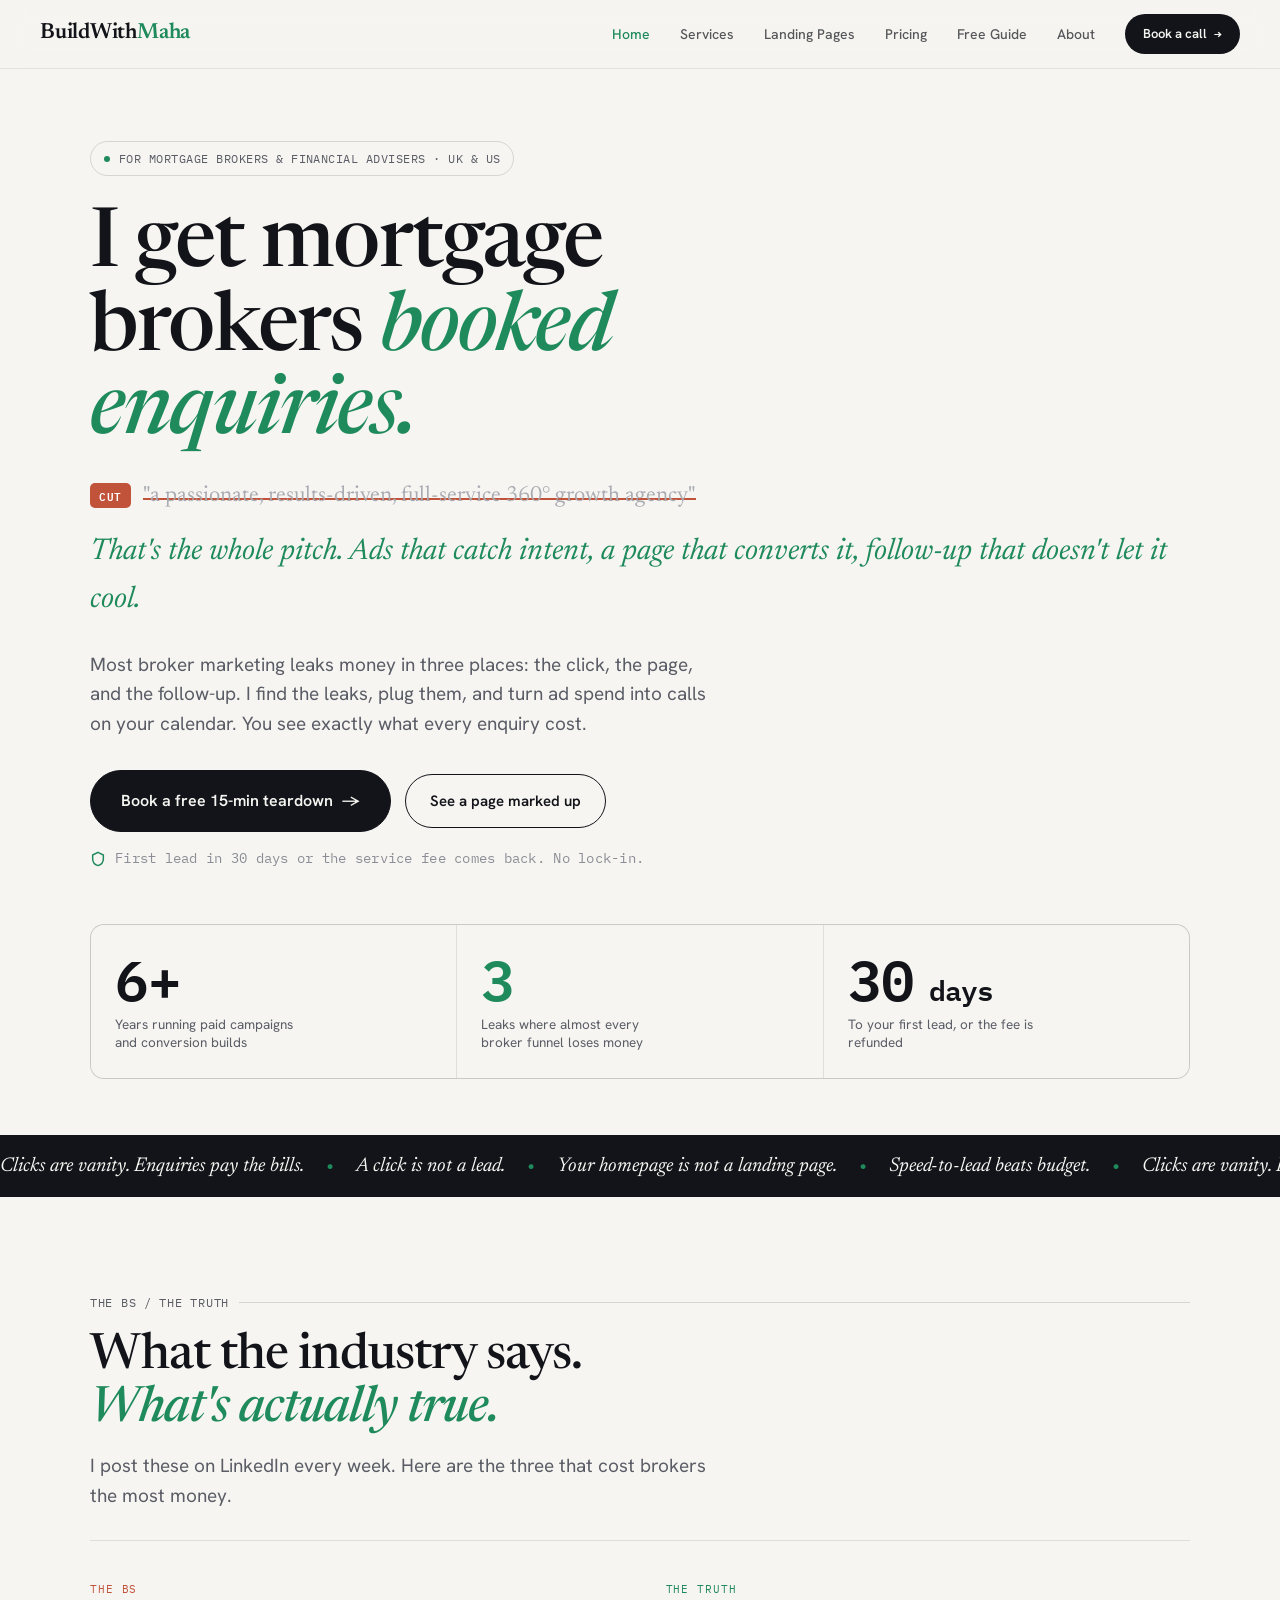
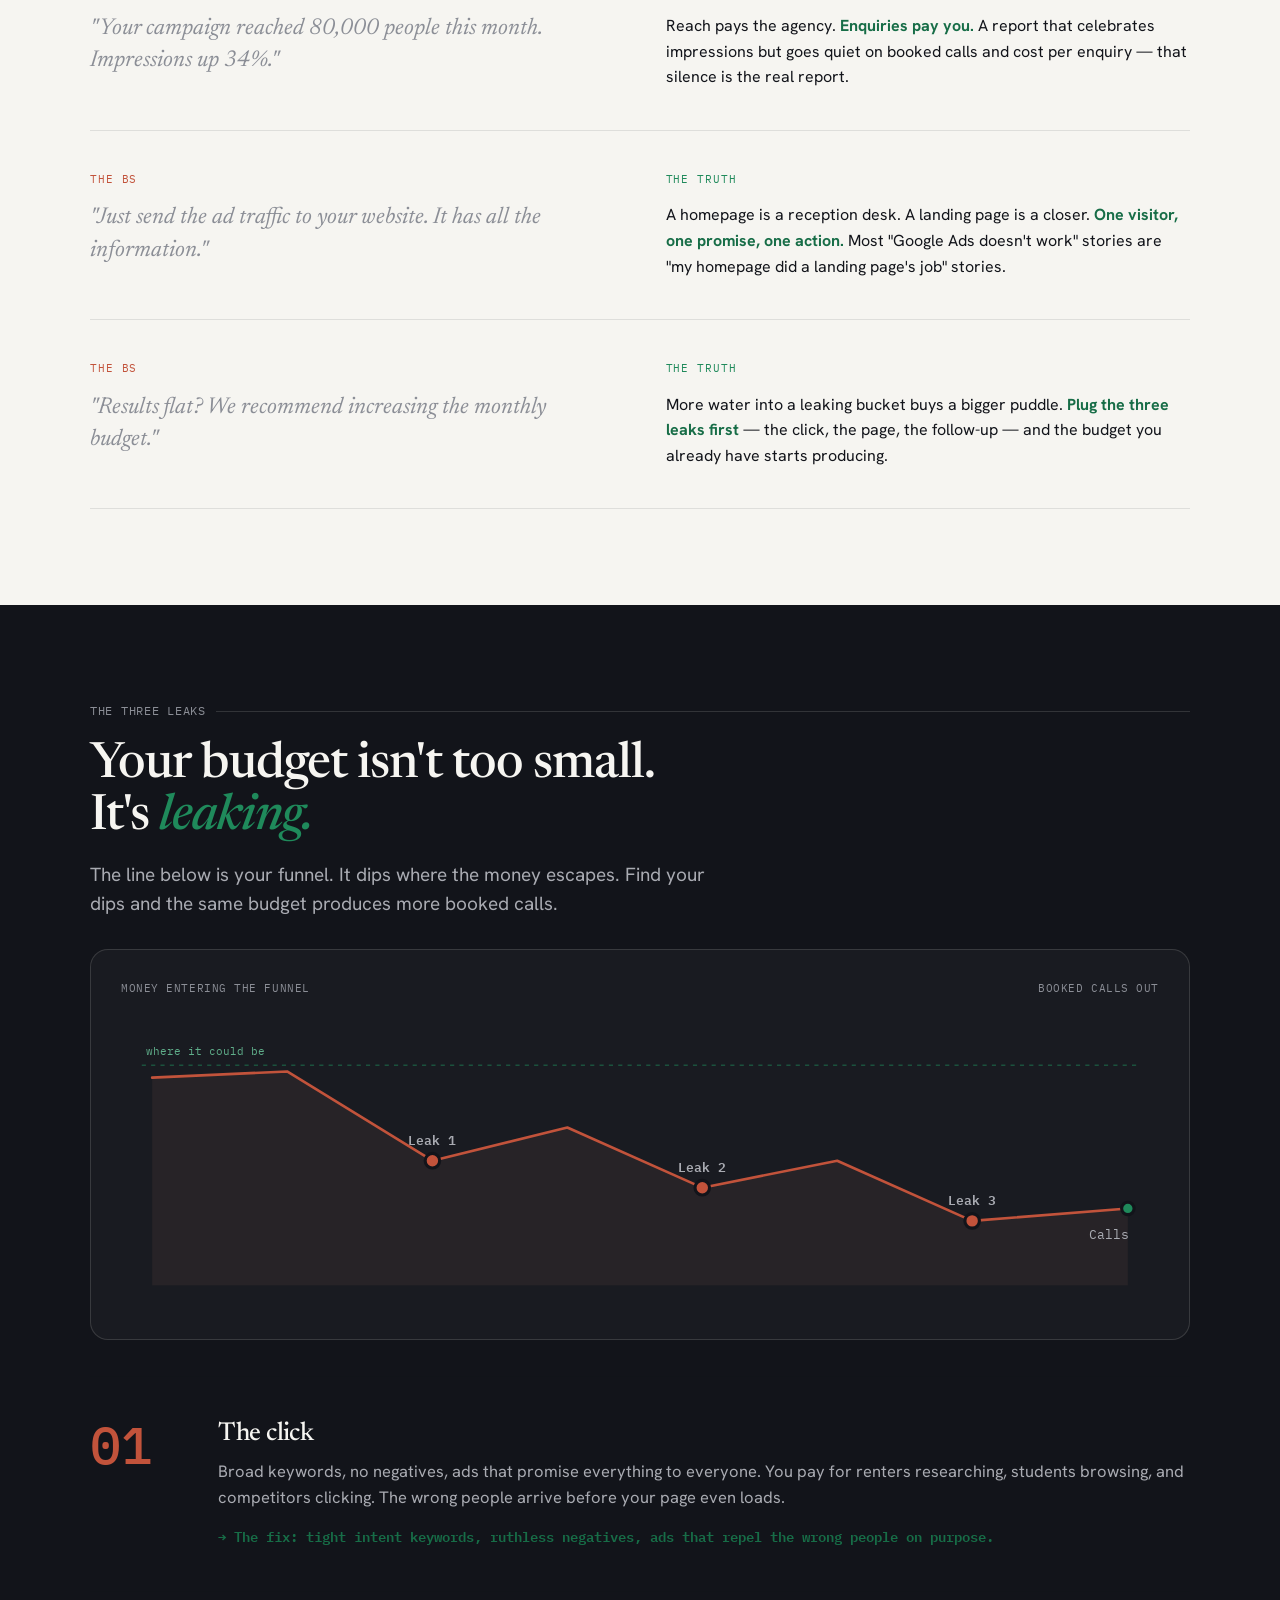
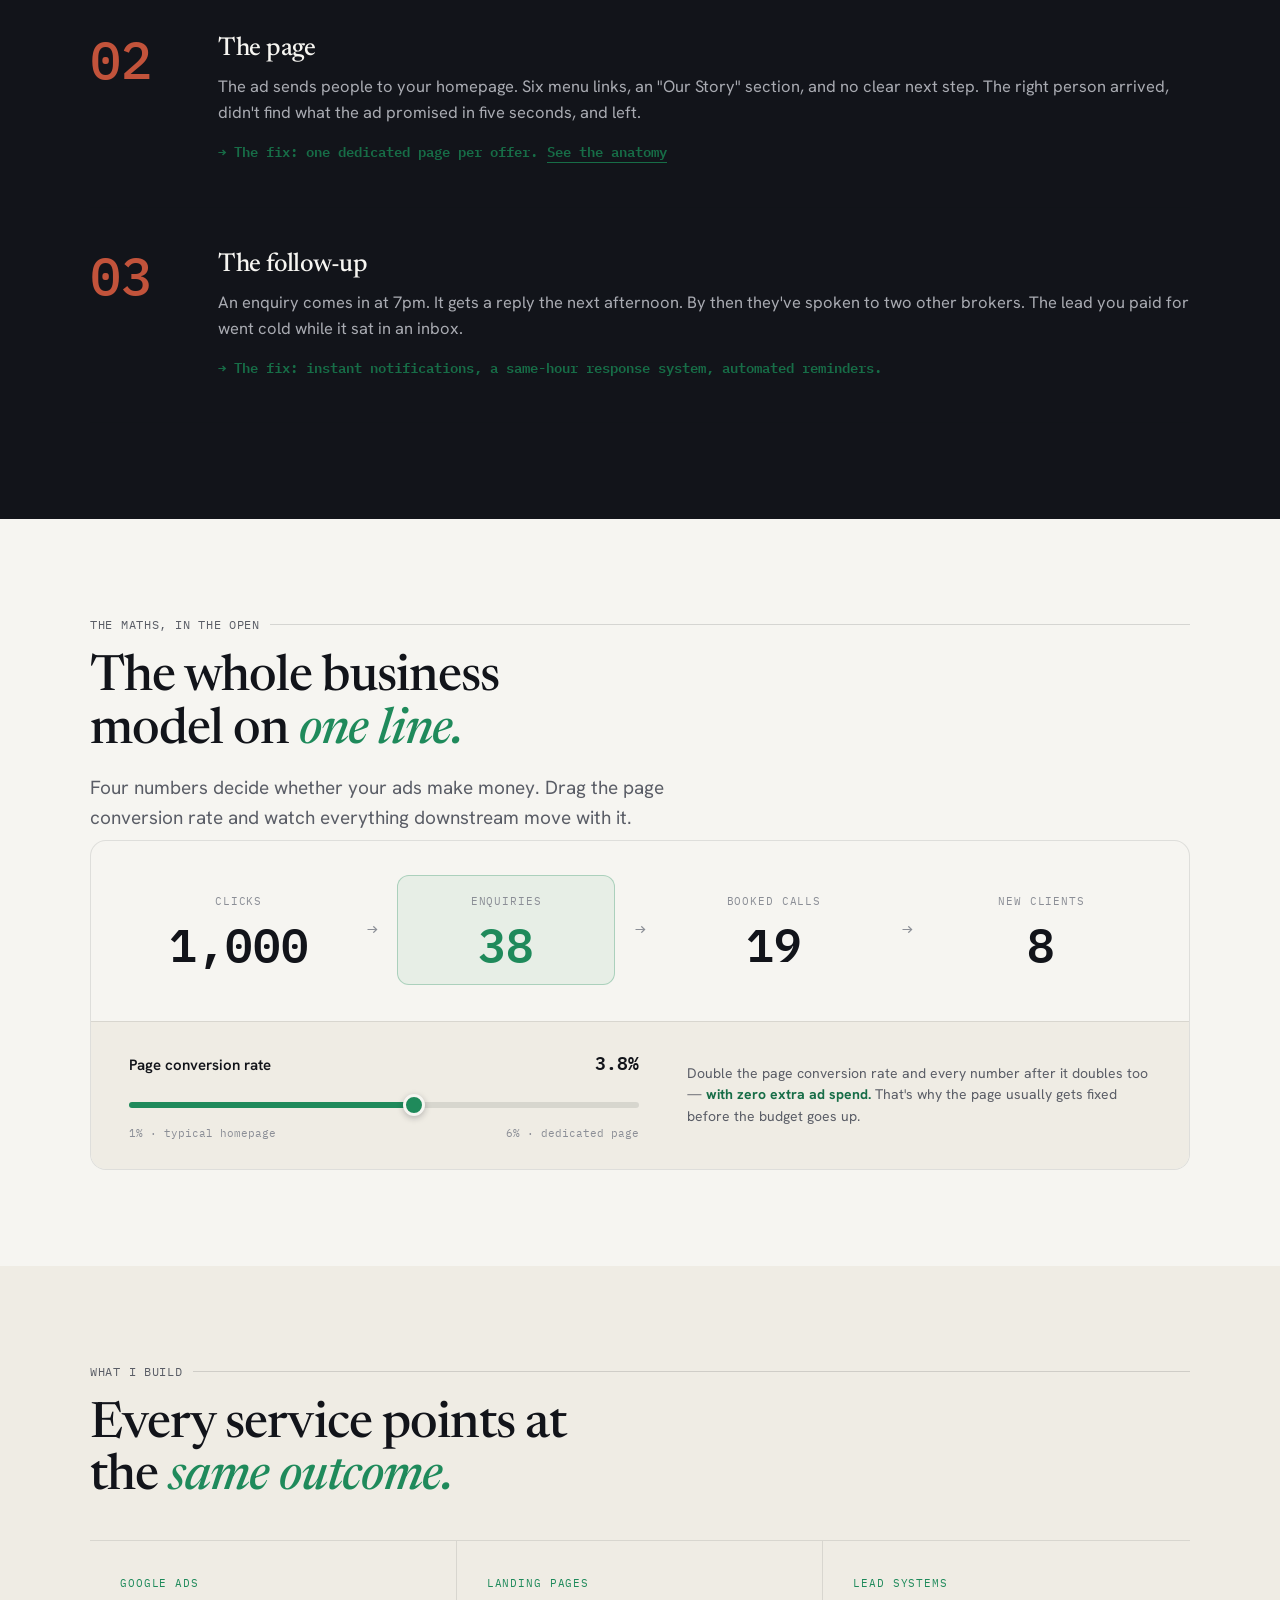
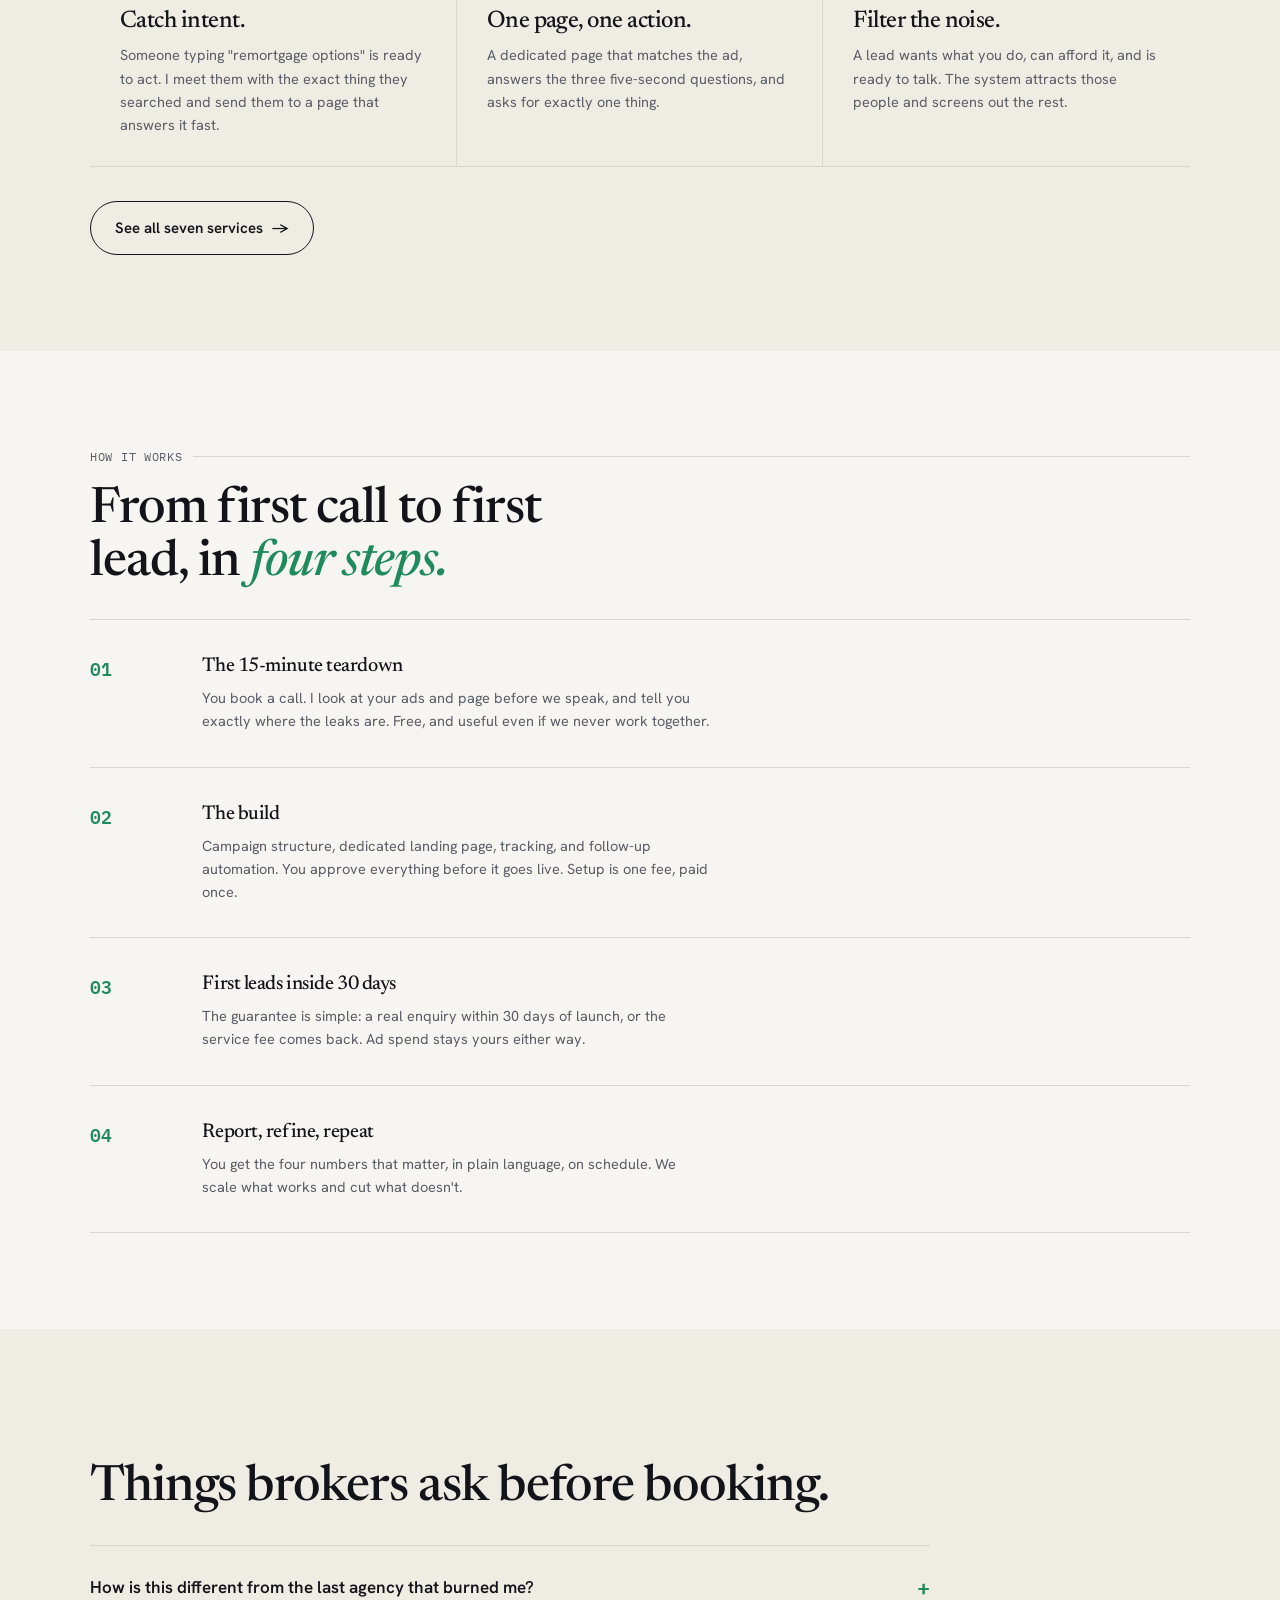
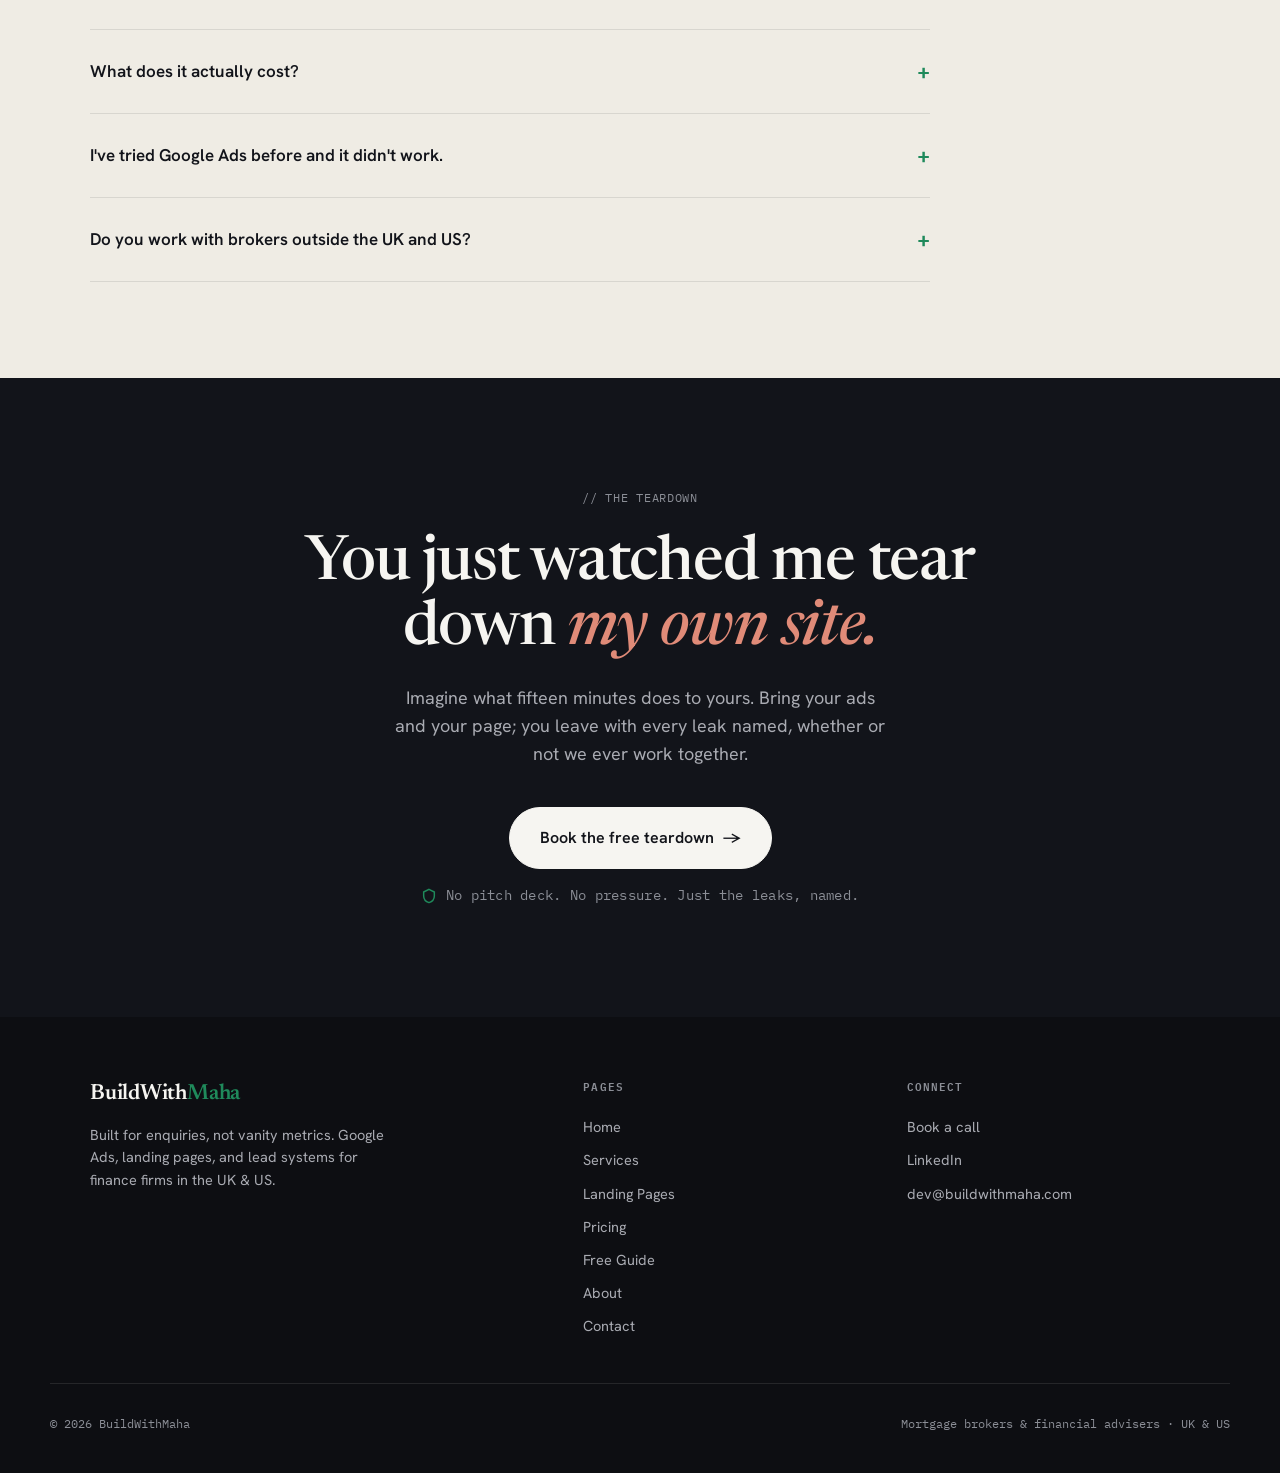
==== commit bca08284: "Add files via upload" ====
--- a/index.html
+++ b/index.html
@@ -133,17 +133,27 @@
   <div class="wrap">
     <div class="eyebrow reveal">The maths, in the open</div>
     <h2 class="reveal" style="max-width:16ch">The whole business model on <em>one line.</em></h2>
-    <p class="lead reveal" style="margin-bottom:8px">No agency mystery. Four numbers decide whether your ads make money. I improve each one and show the working.</p>
-    <div class="maths-board reveal">
-      <div class="maths-step"><div class="n"><span data-count="1000">0</span></div><p>Clicks</p></div>
-      <div class="maths-arrow">&rarr;</div>
-      <div class="maths-step"><div class="n"><em><span data-count="100">0</span></em></div><p>Enquiries</p></div>
-      <div class="maths-arrow">&rarr;</div>
-      <div class="maths-step"><div class="n"><span data-count="30">0</span></div><p>Booked calls</p></div>
-      <div class="maths-arrow">&rarr;</div>
-      <div class="maths-step"><div class="n"><em><span data-count="8">0</span></em></div><p>New clients</p></div>
-    </div>
-    <p class="muted reveal" style="margin-top:22px;font-size:14.5px;max-width:64ch">Double the page conversion rate and every number after it doubles too, with zero extra ad spend. That's why the page gets fixed before the budget goes up.</p>
+    <p class="lead reveal" style="margin-bottom:8px">Four numbers decide whether your ads make money. Drag the page conversion rate and watch everything downstream move with it.</p>
+
+    <div class="calc reveal" id="calc">
+      <div class="calc-board">
+        <div class="calc-step"><p>Clicks</p><div class="n" id="cClicks">1,000</div></div>
+        <div class="calc-arrow">&rarr;</div>
+        <div class="calc-step hot"><p>Enquiries</p><div class="n green" id="cEnq">38</div></div>
+        <div class="calc-arrow">&rarr;</div>
+        <div class="calc-step"><p>Booked calls</p><div class="n" id="cCalls">19</div></div>
+        <div class="calc-arrow">&rarr;</div>
+        <div class="calc-step"><p>New clients</p><div class="n" id="cClients">8</div></div>
+      </div>
+      <div class="calc-control">
+        <div class="calc-slider">
+          <div class="calc-slider-head"><span>Page conversion rate</span><span class="green mono" id="cRate">3.8%</span></div>
+          <input type="range" id="cRange" min="1" max="6" step="0.1" value="3.8" aria-label="Page conversion rate">
+          <div class="calc-slider-ends"><span>1% &middot; typical homepage</span><span>6% &middot; dedicated page</span></div>
+        </div>
+        <p class="calc-note">Double the page conversion rate and every number after it doubles too &mdash; <b>with zero extra ad spend.</b> That's why the page usually gets fixed before the budget goes up.</p>
+      </div>
+    </div>
   </div>
 </section>
 
--- a/styles.css
+++ b/styles.css
@@ -384,3 +384,44 @@
 a:focus-visible,button:focus-visible,input:focus-visible,textarea:focus-visible,select:focus-visible,summary:focus-visible{
   outline:2px solid var(--green);outline-offset:3px;border-radius:3px;
 }
+
+/* ============================================================
+   v6.1 — interactive funnel calculator
+   ============================================================ */
+.calc{margin-top:8px;border:1px solid var(--line);border-radius:16px;overflow:hidden;background:var(--paper)}
+.calc-board{
+  display:grid;grid-template-columns:1fr auto 1fr auto 1fr auto 1fr;
+  align-items:center;gap:clamp(6px,1.5vw,20px);padding:34px clamp(20px,3vw,40px) 36px;
+}
+.calc-step{text-align:center;padding:18px 10px;border-radius:12px;transition:background .3s,box-shadow .3s}
+.calc-step.hot{background:rgba(31,138,91,0.07);box-shadow:inset 0 0 0 1px rgba(31,138,91,0.3)}
+.calc-step p{font-family:'IBM Plex Mono',monospace;font-size:11px;letter-spacing:.08em;text-transform:uppercase;color:var(--ink-faint);margin-bottom:10px}
+.calc-step .n{font-family:'IBM Plex Mono',monospace;font-weight:600;font-size:clamp(28px,4vw,46px);line-height:1;color:var(--ink);font-variant-numeric:tabular-nums}
+.calc-step .n.green{color:var(--green)}
+.calc-arrow{font-family:'IBM Plex Mono',monospace;color:var(--ink-faint);font-size:18px;text-align:center}
+
+.calc-control{display:grid;grid-template-columns:1.1fr 1fr;gap:clamp(24px,4vw,48px);align-items:center;
+  padding:26px clamp(20px,3vw,40px);border-top:1px solid var(--line);background:var(--paper-2)}
+.calc-slider-head{display:flex;justify-content:space-between;align-items:baseline;margin-bottom:12px}
+.calc-slider-head span:first-child{font-weight:600;font-size:15px}
+.calc-slider-head .green{font-size:18px;font-weight:600}
+.calc-slider-ends{display:flex;justify-content:space-between;margin-top:10px;
+  font-family:'IBM Plex Mono',monospace;font-size:11px;color:var(--ink-faint)}
+.calc-note{font-size:14px;color:var(--ink-soft);line-height:1.55}
+.calc-note b{color:var(--green-deep)}
+
+/* range slider, themed */
+#cRange{-webkit-appearance:none;appearance:none;width:100%;height:6px;border-radius:999px;
+  background:linear-gradient(var(--green),var(--green)) no-repeat,var(--line);
+  background-size:56% 100%;outline:none;cursor:pointer}
+#cRange::-webkit-slider-thumb{-webkit-appearance:none;appearance:none;width:22px;height:22px;border-radius:50%;
+  background:var(--green);border:3px solid var(--paper);box-shadow:0 2px 6px rgba(18,20,26,.25);cursor:grab;transition:transform .15s}
+#cRange::-webkit-slider-thumb:active{cursor:grabbing;transform:scale(1.15)}
+#cRange::-moz-range-thumb{width:22px;height:22px;border-radius:50%;background:var(--green);
+  border:3px solid var(--paper);box-shadow:0 2px 6px rgba(18,20,26,.25);cursor:grab}
+
+@media (max-width:760px){
+  .calc-board{grid-template-columns:1fr 1fr;gap:18px}
+  .calc-arrow{display:none}
+  .calc-control{grid-template-columns:1fr;gap:22px}
+}
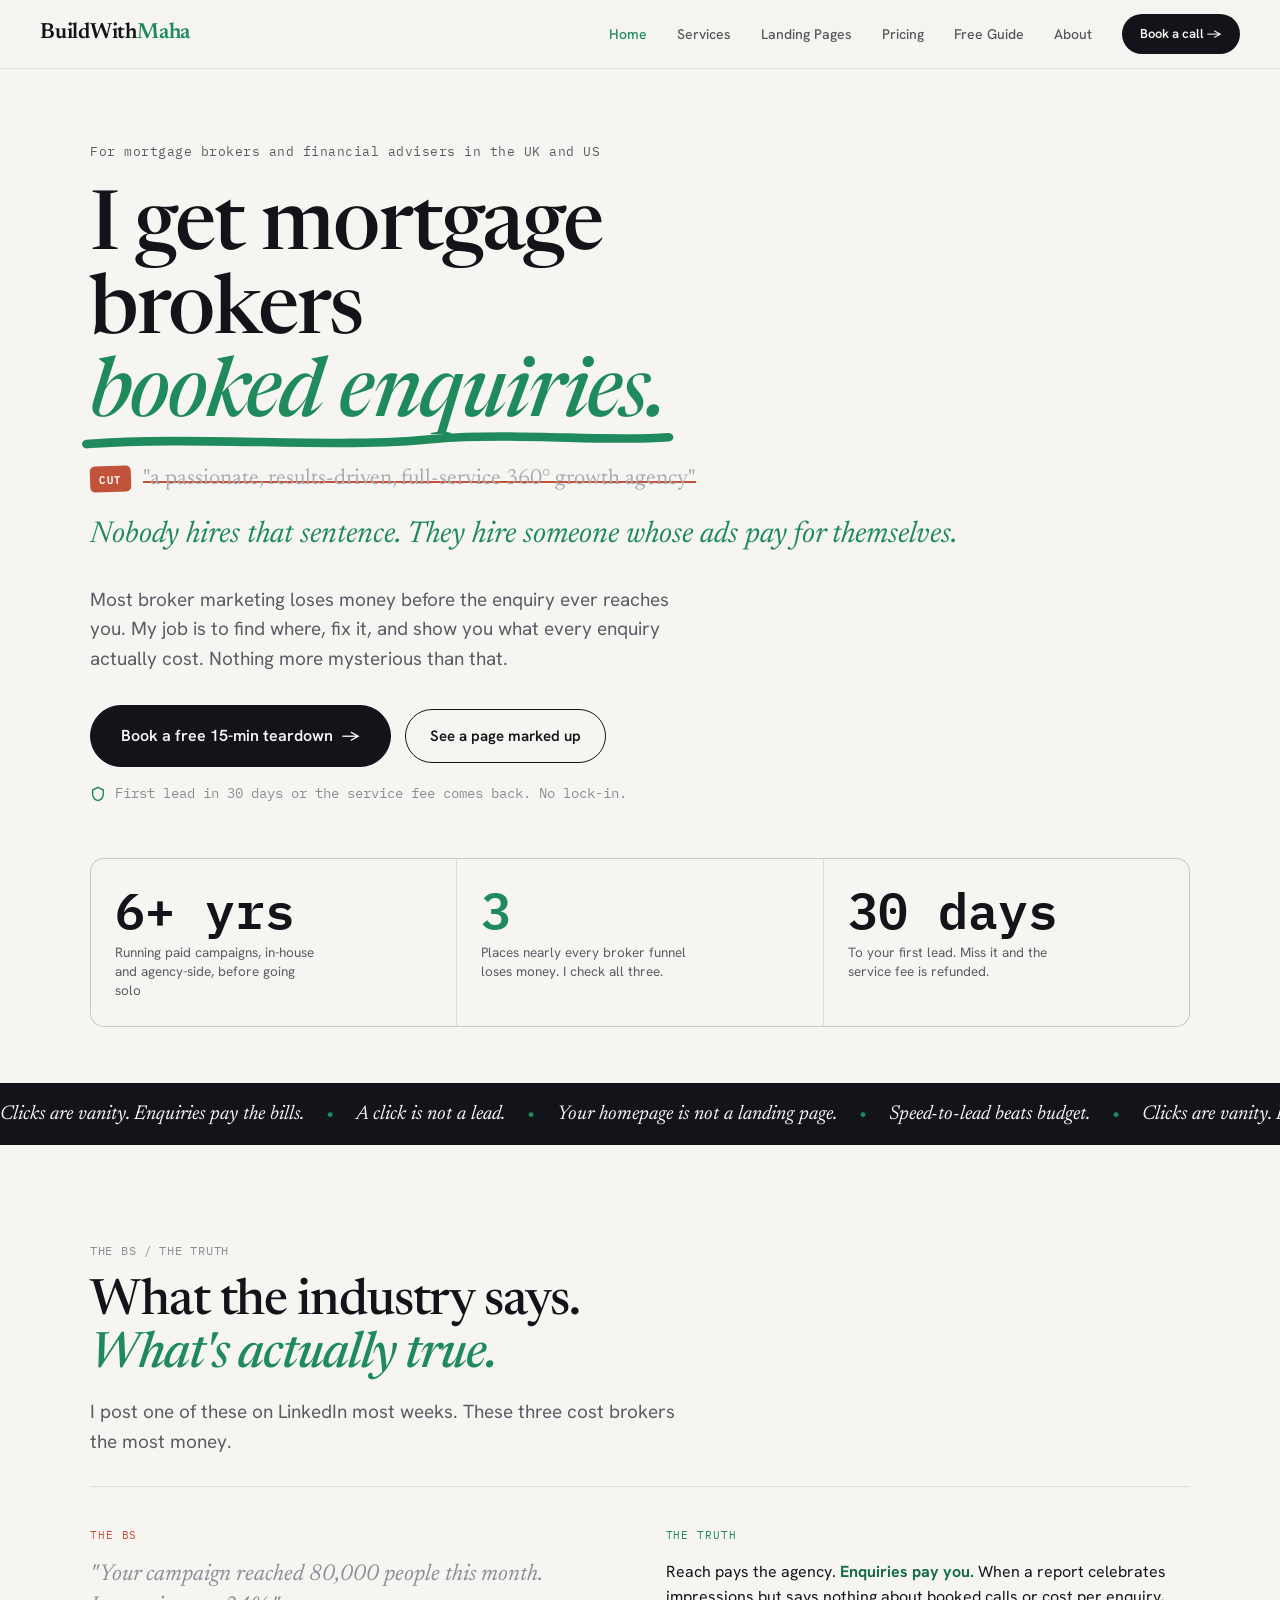
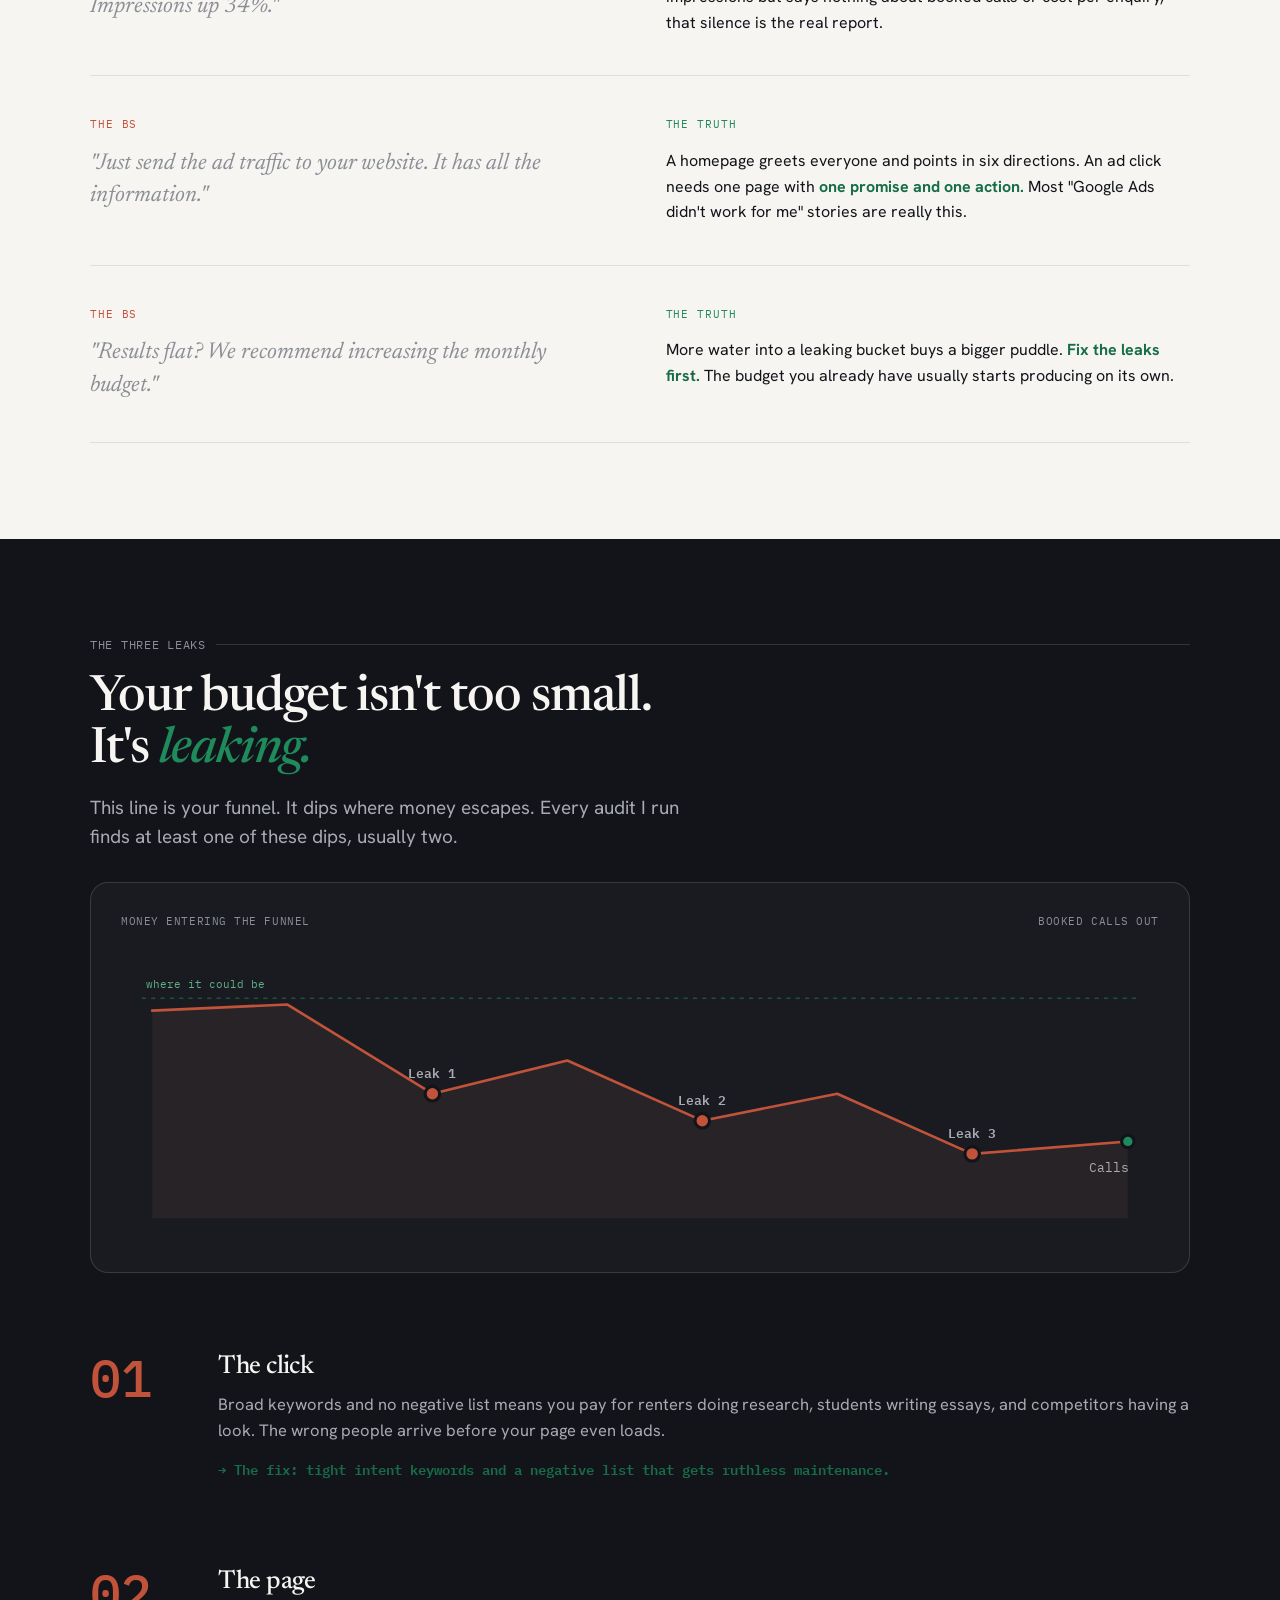
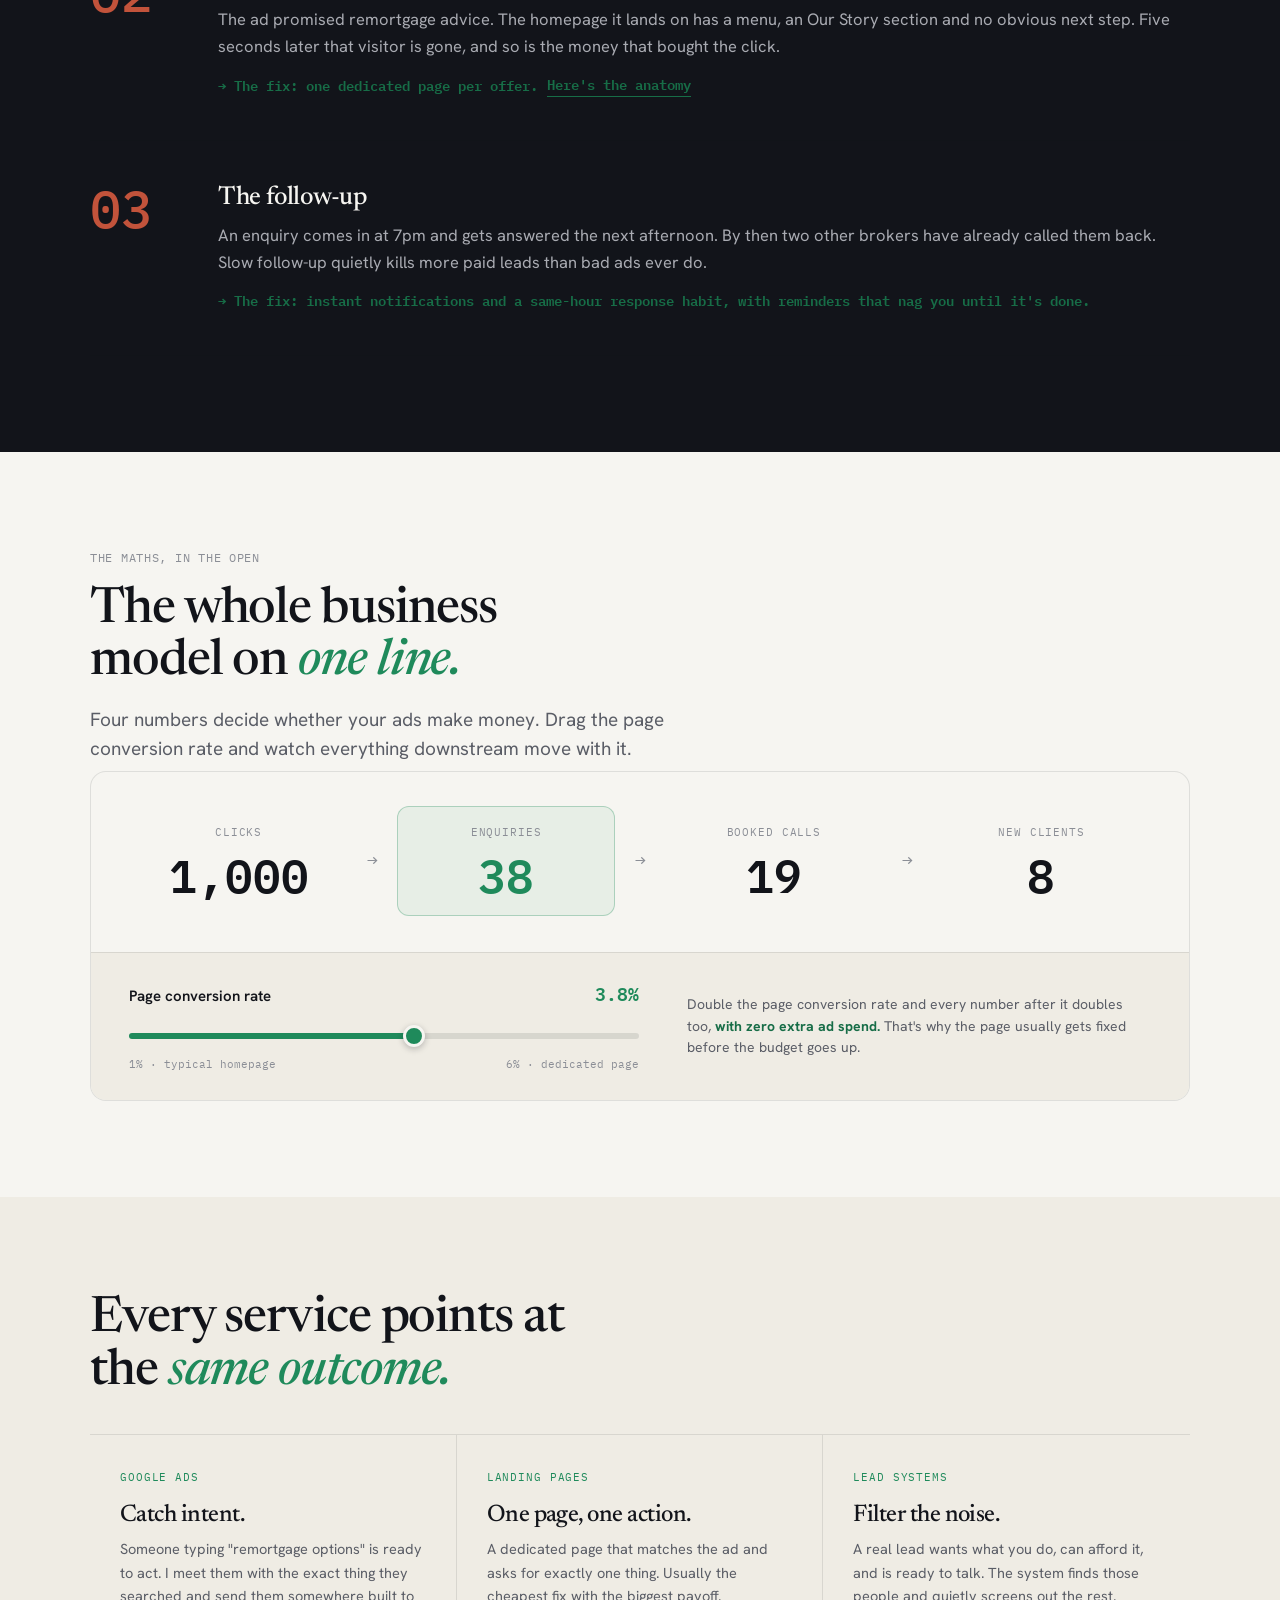
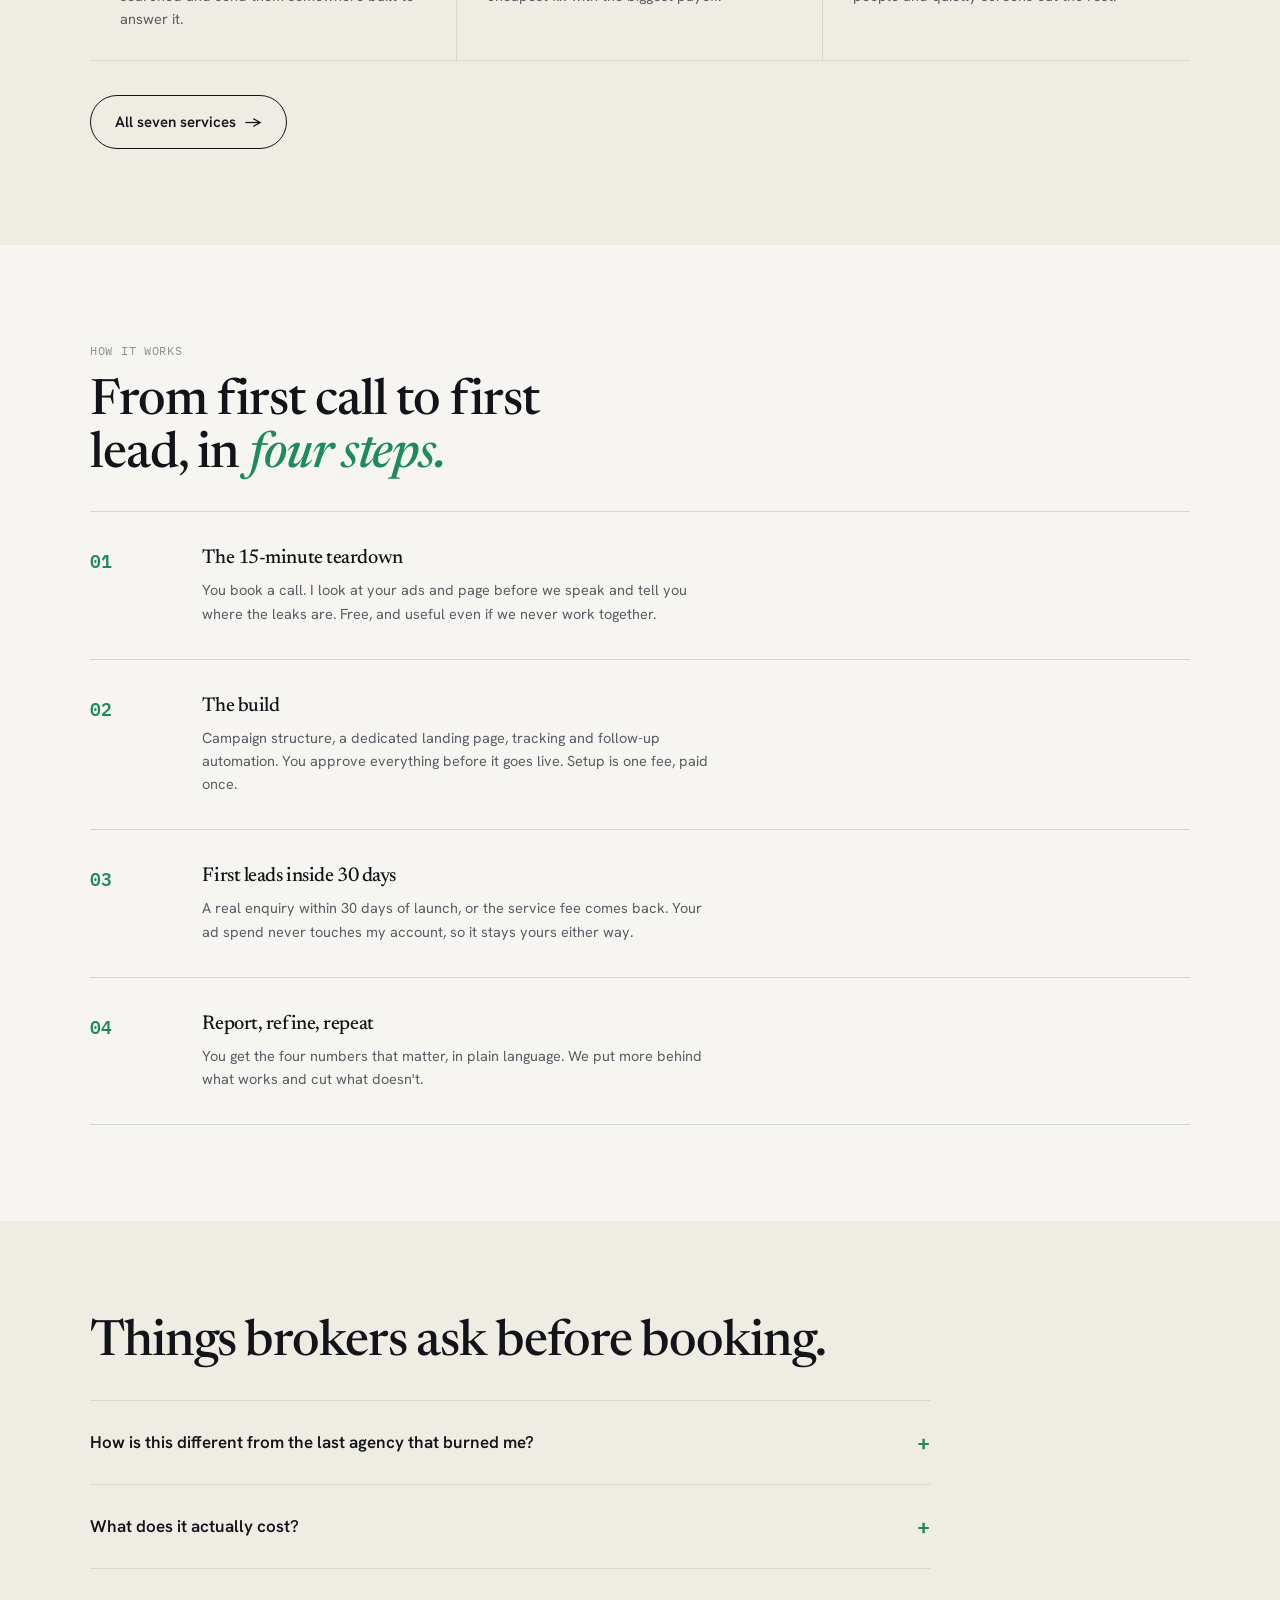
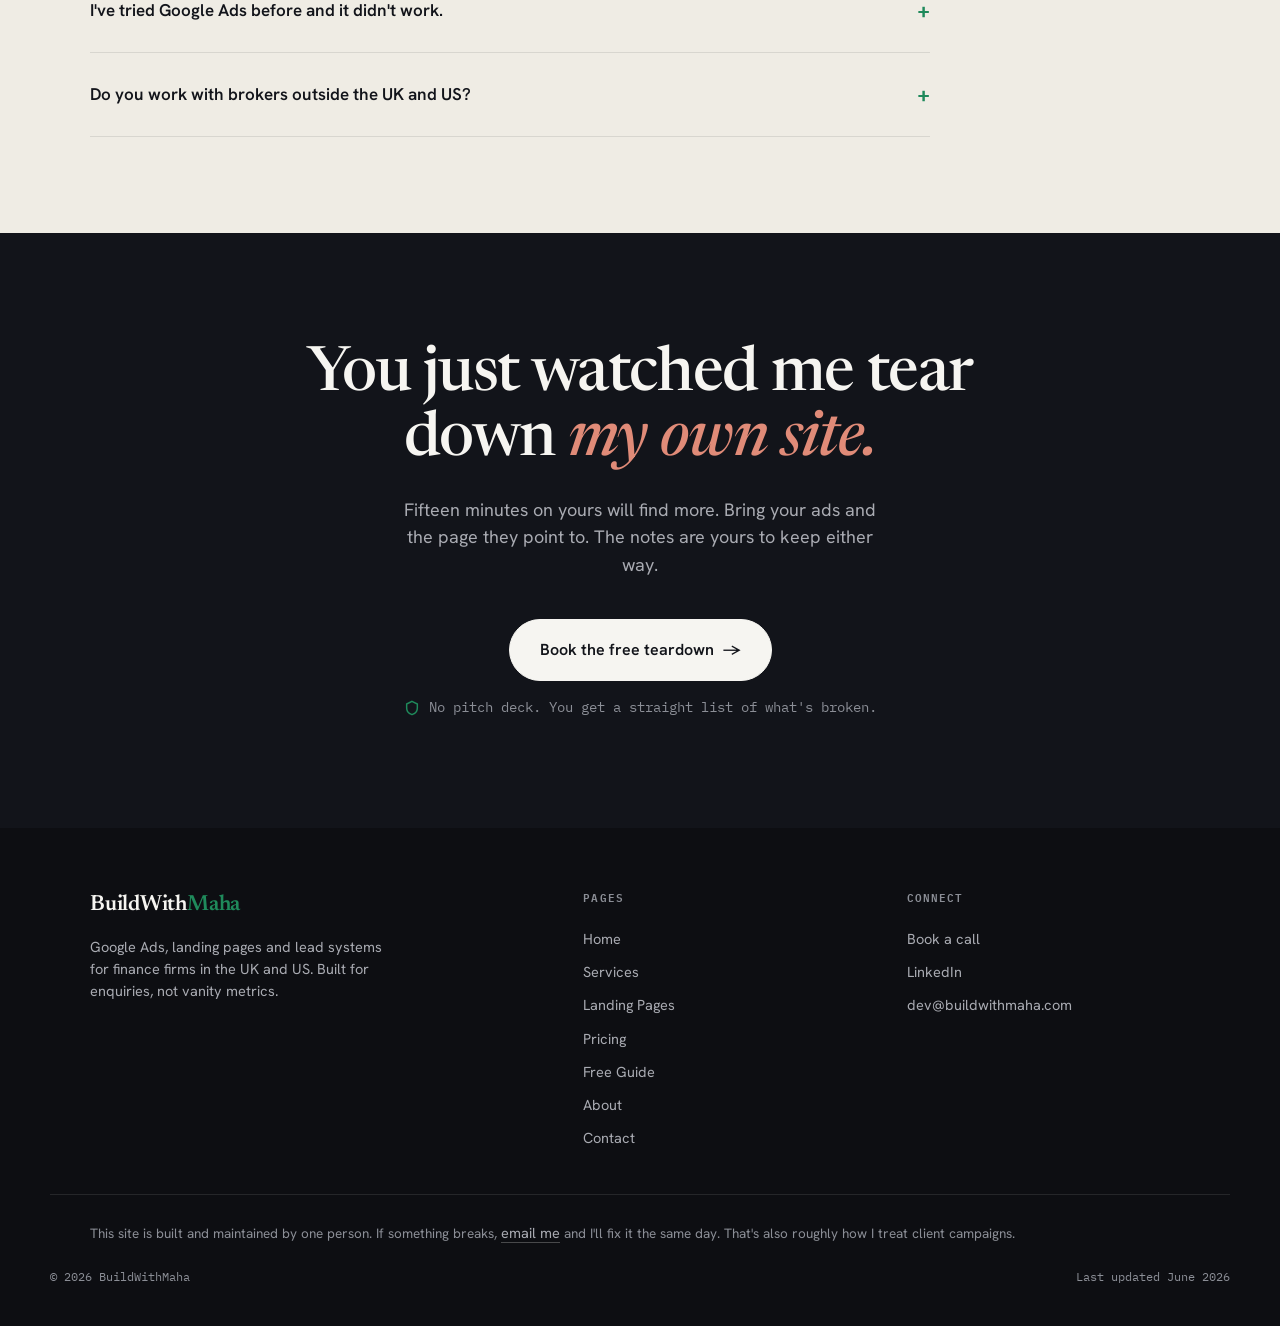
==== commit 3c2eb1be: "Add files via upload" ====
--- a/index.html
+++ b/index.html
@@ -3,13 +3,13 @@
 <head>
 <meta charset="UTF-8">
 <meta name="viewport" content="width=device-width, initial-scale=1">
-<title>BuildWithMaha — Booked enquiries for mortgage brokers & advisers</title>
-<meta name="description" content="Google Ads, landing pages, and lead systems for mortgage brokers and financial advisers in the UK and US. Built for enquiries, not vanity metrics. First lead in 30 days or the fee comes back.">
+<title>BuildWithMaha | Booked enquiries for mortgage brokers and advisers</title>
+<meta name="description" content="Google Ads, landing pages and lead systems for mortgage brokers and financial advisers in the UK and US. First lead in 30 days or the fee comes back.">
 <link rel="stylesheet" href="styles.css">
 </head>
 <body>
 
-<div class="curtain"><span class="mono">// the teardown</span><span class="serif">Let me mark this up for you.</span></div>
+<div class="curtain"><span class="serif">Let me mark this up for you.</span></div>
 
 <nav class="nav">
   <a class="logo" href="/">BuildWith<b>Maha</b></a>
@@ -20,23 +20,26 @@
     <li><a href="/pricing">Pricing</a></li>
     <li><a href="/guide">Free Guide</a></li>
     <li><a href="/about">About</a></li>
-    <li class="nav-cta"><a href="/book">Book a call <span class="m">&rarr;</span></a></li>
+    <li class="nav-cta"><a href="/book">Book a call &rarr;</a></li>
   </ul>
   <button class="burger" aria-label="Menu">&#9776;</button>
 </nav>
 
 <section class="hero">
   <div class="wrap">
-    <div class="tagpill"><span class="dot"></span>For mortgage brokers &amp; financial advisers &middot; UK &amp; US</div>
-    <h1>I get mortgage brokers <em>booked enquiries.</em></h1>
+    <p class="audlabel">For mortgage brokers and financial advisers in the UK and US</p>
+    <h1>I get mortgage brokers <span class="hand-u"><em>booked enquiries.</em><svg viewBox="0 0 300 20" preserveAspectRatio="none"><path d="M4,14 C60,9 130,17 178,11 C220,7 265,13 296,10"/></svg></span></h1>
+
     <div class="struck-on-view">
       <div class="cut-line">
         <span class="cut-tag">Cut</span>
         <span class="cut-text">"a passionate, results-driven, full-service 360&deg; growth agency"</span>
       </div>
-      <span class="truth-line">That's the whole pitch. Ads that catch intent, a page that converts it, follow-up that doesn't let it cool.</span>
-    </div>
-    <p class="lead" style="margin-top:26px">Most broker marketing leaks money in three places: the click, the page, and the follow-up. I find the leaks, plug them, and turn ad spend into calls on your calendar. You see exactly what every enquiry cost.</p>
+      <span class="truth-line">Nobody hires that sentence. They hire someone whose ads pay for themselves.</span>
+    </div>
+
+    <p class="lead" style="margin-top:26px">Most broker marketing loses money before the enquiry ever reaches you. My job is to find where, fix it, and show you what every enquiry actually cost. Nothing more mysterious than that.</p>
+
     <div class="hero-cta">
       <a class="btn btn-primary btn-big" href="/book">Book a free 15-min teardown <span class="arr">&rarr;</span></a>
       <a class="btn btn-ghost" href="/landing-pages">See a page marked up</a>
@@ -45,10 +48,11 @@
       <svg width="16" height="16" viewBox="0 0 24 24" fill="none" stroke="currentColor" stroke-width="2.2"><path d="M12 2l8 4v6c0 5-3.5 8.5-8 10-4.5-1.5-8-5-8-10V6l8-4z"/></svg>
       First lead in 30 days or the service fee comes back. No lock-in.
     </div>
+
     <div class="stats reveal">
-      <div class="stat"><div class="n"><span data-count="6" data-suffix="+">0</span></div><p>Years running paid campaigns and conversion builds</p></div>
-      <div class="stat"><div class="n"><em><span data-count="3">0</span></em></div><p>Leaks where almost every broker funnel loses money</p></div>
-      <div class="stat"><div class="n"><span data-count="30">0</span><span style="font-size:.5em"> days</span></div><p>To your first lead, or the fee is refunded</p></div>
+      <div class="stat"><div class="n">6+ yrs</div><p>Running paid campaigns, in-house and agency-side, before going solo</p></div>
+      <div class="stat"><div class="n"><em>3</em></div><p>Places nearly every broker funnel loses money. I check all three.</p></div>
+      <div class="stat"><div class="n">30 days</div><p>To your first lead. Miss it and the service fee is refunded.</p></div>
     </div>
   </div>
 </section>
@@ -68,21 +72,21 @@
 
 <section>
   <div class="wrap">
-    <div class="eyebrow reveal">The BS / The truth</div>
+    <p class="smallcap">The BS / The truth</p>
     <h2 class="reveal" style="max-width:18ch">What the industry says. <em>What's actually true.</em></h2>
-    <p class="lead reveal" style="margin-bottom:8px">I post these on LinkedIn every week. Here are the three that cost brokers the most money.</p>
+    <p class="lead reveal">I post one of these on LinkedIn most weeks. These three cost brokers the most money.</p>
     <div class="bst">
       <div class="bst-row reveal">
         <div class="bs"><div class="lbl">The BS</div><p>"Your campaign reached 80,000 people this month. Impressions up 34%."</p></div>
-        <div class="tr"><div class="lbl">The truth</div><p>Reach pays the agency. <b>Enquiries pay you.</b> A report that celebrates impressions but goes quiet on booked calls and cost per enquiry &mdash; that silence is the real report.</p></div>
+        <div class="tr"><div class="lbl">The truth</div><p>Reach pays the agency. <b>Enquiries pay you.</b> When a report celebrates impressions but says nothing about booked calls or cost per enquiry, that silence is the real report.</p></div>
       </div>
       <div class="bst-row reveal">
         <div class="bs"><div class="lbl">The BS</div><p>"Just send the ad traffic to your website. It has all the information."</p></div>
-        <div class="tr"><div class="lbl">The truth</div><p>A homepage is a reception desk. A landing page is a closer. <b>One visitor, one promise, one action.</b> Most "Google Ads doesn't work" stories are "my homepage did a landing page's job" stories.</p></div>
+        <div class="tr"><div class="lbl">The truth</div><p>A homepage greets everyone and points in six directions. An ad click needs one page with <b>one promise and one action.</b> Most "Google Ads didn't work for me" stories are really this.</p></div>
       </div>
       <div class="bst-row reveal">
         <div class="bs"><div class="lbl">The BS</div><p>"Results flat? We recommend increasing the monthly budget."</p></div>
-        <div class="tr"><div class="lbl">The truth</div><p>More water into a leaking bucket buys a bigger puddle. <b>Plug the three leaks first</b> &mdash; the click, the page, the follow-up &mdash; and the budget you already have starts producing.</p></div>
+        <div class="tr"><div class="lbl">The truth</div><p>More water into a leaking bucket buys a bigger puddle. <b>Fix the leaks first.</b> The budget you already have usually starts producing on its own.</p></div>
       </div>
     </div>
   </div>
@@ -92,7 +96,7 @@
   <div class="wrap">
     <div class="eyebrow reveal">The three leaks</div>
     <h2 class="reveal" style="max-width:20ch">Your budget isn't too small. It's <em>leaking.</em></h2>
-    <p class="lead reveal" style="margin:14px 0 30px">The line below is your funnel. It dips where the money escapes. Find your dips and the same budget produces more booked calls.</p>
+    <p class="lead reveal" style="margin:14px 0 30px">This line is your funnel. It dips where money escapes. Every audit I run finds at least one of these dips, usually two.</p>
     <div class="chart-card reveal">
       <div class="chart-head"><span>Money entering the funnel</span><span>Booked calls out</span></div>
       <div class="chart">
@@ -112,18 +116,18 @@
         </svg>
       </div>
     </div>
-    <div class="leak-list">
+    <div>
       <div class="leak-row">
         <div class="leak-no">01</div>
-        <div><h3>The click</h3><p class="muted">Broad keywords, no negatives, ads that promise everything to everyone. You pay for renters researching, students browsing, and competitors clicking. The wrong people arrive before your page even loads.</p><div class="fix">&rarr; The fix: tight intent keywords, ruthless negatives, ads that repel the wrong people on purpose.</div></div>
+        <div><h3>The click</h3><p class="muted">Broad keywords and no negative list means you pay for renters doing research, students writing essays, and competitors having a look. The wrong people arrive before your page even loads.</p><div class="fix">&rarr; The fix: tight intent keywords and a negative list that gets ruthless maintenance.</div></div>
       </div>
       <div class="leak-row">
         <div class="leak-no">02</div>
-        <div><h3>The page</h3><p class="muted">The ad sends people to your homepage. Six menu links, an "Our Story" section, and no clear next step. The right person arrived, didn't find what the ad promised in five seconds, and left.</p><div class="fix">&rarr; The fix: one dedicated page per offer. <a href="/landing-pages">See the anatomy</a></div></div>
+        <div><h3>The page</h3><p class="muted">The ad promised remortgage advice. The homepage it lands on has a menu, an Our Story section and no obvious next step. Five seconds later that visitor is gone, and so is the money that bought the click.</p><div class="fix">&rarr; The fix: one dedicated page per offer. <a href="/landing-pages">Here's the anatomy</a></div></div>
       </div>
       <div class="leak-row">
         <div class="leak-no">03</div>
-        <div><h3>The follow-up</h3><p class="muted">An enquiry comes in at 7pm. It gets a reply the next afternoon. By then they've spoken to two other brokers. The lead you paid for went cold while it sat in an inbox.</p><div class="fix">&rarr; The fix: instant notifications, a same-hour response system, automated reminders.</div></div>
+        <div><h3>The follow-up</h3><p class="muted">An enquiry comes in at 7pm and gets answered the next afternoon. By then two other brokers have already called them back. Slow follow-up quietly kills more paid leads than bad ads ever do.</p><div class="fix">&rarr; The fix: instant notifications and a same-hour response habit, with reminders that nag you until it's done.</div></div>
       </div>
     </div>
   </div>
@@ -131,10 +135,9 @@
 
 <section id="maths">
   <div class="wrap">
-    <div class="eyebrow reveal">The maths, in the open</div>
+    <p class="smallcap">The maths, in the open</p>
     <h2 class="reveal" style="max-width:16ch">The whole business model on <em>one line.</em></h2>
     <p class="lead reveal" style="margin-bottom:8px">Four numbers decide whether your ads make money. Drag the page conversion rate and watch everything downstream move with it.</p>
-
     <div class="calc reveal" id="calc">
       <div class="calc-board">
         <div class="calc-step"><p>Clicks</p><div class="n" id="cClicks">1,000</div></div>
@@ -147,11 +150,11 @@
       </div>
       <div class="calc-control">
         <div class="calc-slider">
-          <div class="calc-slider-head"><span>Page conversion rate</span><span class="green mono" id="cRate">3.8%</span></div>
+          <div class="calc-slider-head"><span>Page conversion rate</span><span class="green" id="cRate">3.8%</span></div>
           <input type="range" id="cRange" min="1" max="6" step="0.1" value="3.8" aria-label="Page conversion rate">
           <div class="calc-slider-ends"><span>1% &middot; typical homepage</span><span>6% &middot; dedicated page</span></div>
         </div>
-        <p class="calc-note">Double the page conversion rate and every number after it doubles too &mdash; <b>with zero extra ad spend.</b> That's why the page usually gets fixed before the budget goes up.</p>
+        <p class="calc-note">Double the page conversion rate and every number after it doubles too, <b>with zero extra ad spend.</b> That's why the page usually gets fixed before the budget goes up.</p>
       </div>
     </div>
   </div>
@@ -159,63 +162,61 @@
 
 <section class="section-band" id="build">
   <div class="wrap">
-    <div class="eyebrow reveal">What I build</div>
     <h2 class="reveal" style="max-width:18ch">Every service points at the <em>same outcome.</em></h2>
     <div class="build-grid" data-stagger>
-      <div class="build-card"><div class="k">Google Ads</div><h3>Catch intent.</h3><p>Someone typing "remortgage options" is ready to act. I meet them with the exact thing they searched and send them to a page that answers it fast.</p></div>
-      <div class="build-card"><div class="k">Landing Pages</div><h3>One page, one action.</h3><p>A dedicated page that matches the ad, answers the three five-second questions, and asks for exactly one thing.</p></div>
-      <div class="build-card"><div class="k">Lead Systems</div><h3>Filter the noise.</h3><p>A lead wants what you do, can afford it, and is ready to talk. The system attracts those people and screens out the rest.</p></div>
-    </div>
-    <div class="reveal" style="margin-top:34px"><a class="btn btn-ghost" href="/services">See all seven services <span class="arr">&rarr;</span></a></div>
+      <div class="build-card"><div class="k">Google Ads</div><h3>Catch intent.</h3><p>Someone typing "remortgage options" is ready to act. I meet them with the exact thing they searched and send them somewhere built to answer it.</p></div>
+      <div class="build-card"><div class="k">Landing Pages</div><h3>One page, one action.</h3><p>A dedicated page that matches the ad and asks for exactly one thing. Usually the cheapest fix with the biggest payoff.</p></div>
+      <div class="build-card"><div class="k">Lead Systems</div><h3>Filter the noise.</h3><p>A real lead wants what you do, can afford it, and is ready to talk. The system finds those people and quietly screens out the rest.</p></div>
+    </div>
+    <div class="reveal" style="margin-top:34px"><a class="btn btn-ghost" href="/services">All seven services <span class="arr">&rarr;</span></a></div>
   </div>
 </section>
 
 <section>
   <div class="wrap">
-    <div class="eyebrow reveal">How it works</div>
+    <p class="smallcap">How it works</p>
     <h2 class="reveal" style="max-width:18ch">From first call to first lead, in <em>four steps.</em></h2>
     <div class="steps" style="margin-top:30px">
-      <div class="step reveal"><div class="sn">01</div><div><h3>The 15-minute teardown</h3><p>You book a call. I look at your ads and page before we speak, and tell you exactly where the leaks are. Free, and useful even if we never work together.</p></div></div>
-      <div class="step reveal"><div class="sn">02</div><div><h3>The build</h3><p>Campaign structure, dedicated landing page, tracking, and follow-up automation. You approve everything before it goes live. Setup is one fee, paid once.</p></div></div>
-      <div class="step reveal"><div class="sn">03</div><div><h3>First leads inside 30 days</h3><p>The guarantee is simple: a real enquiry within 30 days of launch, or the service fee comes back. Ad spend stays yours either way.</p></div></div>
-      <div class="step reveal"><div class="sn">04</div><div><h3>Report, refine, repeat</h3><p>You get the four numbers that matter, in plain language, on schedule. We scale what works and cut what doesn't.</p></div></div>
+      <div class="step reveal"><div class="sn">01</div><div><h3>The 15-minute teardown</h3><p>You book a call. I look at your ads and page before we speak and tell you where the leaks are. Free, and useful even if we never work together.</p></div></div>
+      <div class="step reveal"><div class="sn">02</div><div><h3>The build</h3><p>Campaign structure, a dedicated landing page, tracking and follow-up automation. You approve everything before it goes live. Setup is one fee, paid once.</p></div></div>
+      <div class="step reveal"><div class="sn">03</div><div><h3>First leads inside 30 days</h3><p>A real enquiry within 30 days of launch, or the service fee comes back. Your ad spend never touches my account, so it stays yours either way.</p></div></div>
+      <div class="step reveal"><div class="sn">04</div><div><h3>Report, refine, repeat</h3><p>You get the four numbers that matter, in plain language. We put more behind what works and cut what doesn't.</p></div></div>
     </div>
   </div>
 </section>
 
 <section class="section-band" id="faq">
   <div class="wrap">
-    <div class="eyebrow reveal">Fair questions</div>
     <h2 class="reveal">Things brokers ask before booking.</h2>
     <div class="faq reveal">
-      <details><summary>How is this different from the last agency that burned me?</summary><div class="a">Most agencies sell clicks because clicks are easy to deliver. I'm accountable for enquiries, in writing: first lead in 30 days or the service fee is refunded. And you keep everything I build, including the pages and the tracking.</div></details>
-      <details><summary>What does it actually cost?</summary><div class="a">A one-time $2,000 setup, then a monthly retainer from $1,250 depending on the plan. Ad spend is separate and paid directly to Google or Meta, never through me. Full breakdown on the <a href="/pricing">pricing page</a>.</div></details>
-      <details><summary>I've tried Google Ads before and it didn't work.</summary><div class="a">Almost always that means one of the three leaks was wide open: wrong clicks, a homepage doing a landing page's job, or slow follow-up. The teardown shows you which one. Bring your old account if you still have access.</div></details>
-      <details><summary>Do you work with brokers outside the UK and US?</summary><div class="a">UK and US mortgage brokers and financial advisers are the focus, because the system is built around how those markets search and enquire. If you're adjacent to that, book the teardown and ask.</div></details>
+      <details><summary>How is this different from the last agency that burned me?</summary><div class="a">Most agencies sell clicks because clicks are easy to deliver. I'm accountable for enquiries, in writing: first lead in 30 days or the service fee is refunded. You also keep everything I build, including the pages and the tracking.</div></details>
+      <details><summary>What does it actually cost?</summary><div class="a">A one-time $2,000 setup, then a monthly retainer from $1,250 depending on the plan. Ad spend is separate and paid directly to Google or Meta. It never passes through me. Full breakdown on the <a href="/pricing">pricing page</a>.</div></details>
+      <details><summary>I've tried Google Ads before and it didn't work.</summary><div class="a">Nearly every time, that means one of the three leaks was wide open. The teardown will show you which one it was. If you still have access to the old account, bring it along.</div></details>
+      <details><summary>Do you work with brokers outside the UK and US?</summary><div class="a">UK and US brokers and advisers are the focus because the whole system is built around how those markets search and enquire. If you're close to that, book the teardown and ask. Worst case, I point you somewhere useful.</div></details>
     </div>
   </div>
 </section>
 
 <div class="cta-band" id="book">
   <div class="wrap reveal">
-    <div class="kicker">// the teardown</div>
     <h2 style="max-width:20ch;margin-left:auto;margin-right:auto">You just watched me tear down <em>my own site.</em></h2>
-    <p>Imagine what fifteen minutes does to yours. Bring your ads and your page; you leave with every leak named, whether or not we ever work together.</p>
+    <p>Fifteen minutes on yours will find more. Bring your ads and the page they point to. The notes are yours to keep either way.</p>
     <a class="btn btn-primary btn-big" href="/book">Book the free teardown <span class="arr">&rarr;</span></a>
     <div class="risk-note">
       <svg width="16" height="16" viewBox="0 0 24 24" fill="none" stroke="currentColor" stroke-width="2.2"><path d="M12 2l8 4v6c0 5-3.5 8.5-8 10-4.5-1.5-8-5-8-10V6l8-4z"/></svg>
-      No pitch deck. No pressure. Just the leaks, named.
+      No pitch deck. You get a straight list of what's broken.
     </div>
   </div>
 </div>
 
 <footer class="ft">
   <div class="wrap ft-top">
-    <div class="ft-tag"><div class="logo">BuildWith<b>Maha</b></div><p>Built for enquiries, not vanity metrics. Google Ads, landing pages, and lead systems for finance firms in the UK &amp; US.</p></div>
+    <div class="ft-tag"><div class="logo">BuildWith<b>Maha</b></div><p>Google Ads, landing pages and lead systems for finance firms in the UK and US. Built for enquiries, not vanity metrics.</p></div>
     <div><h4>Pages</h4><a href="/">Home</a><a href="/services">Services</a><a href="/landing-pages">Landing Pages</a><a href="/pricing">Pricing</a><a href="/guide">Free Guide</a><a href="/about">About</a><a href="/contact">Contact</a></div>
     <div><h4>Connect</h4><a href="/book">Book a call</a><a href="https://www.linkedin.com/in/buildwithmaha" target="_blank" rel="noopener">LinkedIn</a><a href="mailto:dev@buildwithmaha.com">dev@buildwithmaha.com</a></div>
   </div>
-  <div class="ft-legal"><span>&copy; <span id="year">2026</span> BuildWithMaha</span><span>Mortgage brokers &amp; financial advisers &middot; UK &amp; US</span></div>
+  <div class="wrap"><p class="ft-note">This site is built and maintained by one person. If something breaks, <a href="mailto:dev@buildwithmaha.com">email me</a> and I'll fix it the same day. That's also roughly how I treat client campaigns.</p></div>
+  <div class="ft-legal"><span>&copy; <span id="year">2026</span> BuildWithMaha</span><span>Last updated June 2026</span></div>
 </footer>
 
 <div class="sticky-cta"><a class="btn btn-primary" href="/book">Book a free 15-min teardown &rarr;</a></div>
--- a/styles.css
+++ b/styles.css
@@ -1,166 +1,100 @@
-/* ============================================================
-   BuildWithMaha — design system v6 "Ledger"
-   From uploaded reference. Newsreader serif · IBM Plex Mono ·
-   Hanken Grotesk · warm paper · green accent · terracotta cut.
-   ============================================================ */
+/* BuildWithMaha — "Ledger" v6.2
+   Newsreader serif · IBM Plex Mono · Hanken Grotesk
+   warm paper · green accent · terracotta cut */
 
 @import url('https://fonts.googleapis.com/css2?family=Newsreader:ital,opsz,wght@0,6..72,400;0,6..72,500;0,6..72,600;1,6..72,400;1,6..72,500&family=Hanken+Grotesk:wght@400;500;600;700;800&family=IBM+Plex+Mono:wght@400;500;600&display=swap');
 
 :root{
-  --paper:#F6F5F1;
-  --paper-2:#efece4;        /* band */
-  --ink:#12141A;
-  --ink-2:#26282f;
-  --ink-soft:#5a5d66;
-  --ink-faint:#8b8e96;
-  --ink-fainter:#a9abb2;
-  --green:#1f8a5b;          /* accent */
-  --green-deep:#176d47;
-  --terra:#c2533b;          /* the cut / strike */
-  --terra-soft:#e08b78;
+  --paper:#F6F5F1; --paper-2:#efece4;
+  --ink:#12141A; --ink-2:#26282f; --ink-soft:#5a5d66; --ink-faint:#8b8e96; --ink-fainter:#a9abb2;
+  --green:#1f8a5b; --green-deep:#176d47;
+  --terra:#c2533b; --terra-soft:#e08b78;
   --footer:#0d0e12;
-  --line:rgba(18,20,26,0.1);
-  --line-2:rgba(18,20,26,0.14);
-  --wrap:1180px;
-  --nav-h:69px;
+  --line:rgba(18,20,26,0.1); --line-2:rgba(18,20,26,0.14);
+  --wrap:1180px; --nav-h:69px;
   --ease:cubic-bezier(.22,1,.36,1);
 }
-
 *{box-sizing:border-box;margin:0;padding:0}
 html{scroll-behavior:smooth}
-body{
-  background:var(--paper);color:var(--ink);
-  font-family:'Hanken Grotesk',system-ui,sans-serif;
-  font-size:16.5px;line-height:1.6;-webkit-font-smoothing:antialiased;
-  overflow-x:hidden;
-}
+body{background:var(--paper);color:var(--ink);font-family:'Hanken Grotesk',system-ui,sans-serif;font-size:16.5px;line-height:1.6;-webkit-font-smoothing:antialiased;overflow-x:hidden}
 ::selection{background:var(--ink);color:var(--paper)}
 img{max-width:100%;display:block}
 a{color:inherit;text-decoration:none}
-
 .wrap{max-width:var(--wrap);margin:0 auto;padding:0 40px}
 
-/* ---------- type ---------- */
 h1,h2,h3,.serif{font-family:'Newsreader',serif;font-weight:500;line-height:1.04;letter-spacing:-0.022em}
 h1{font-size:clamp(40px,6.4vw,82px);line-height:1.02}
-h2{font-size:clamp(30px,4vw,50px);line-height:1.05;letter-spacing:-0.02em;margin-bottom:16px}
+h2{font-size:clamp(30px,4vw,50px);line-height:1.05;margin-bottom:16px}
 h3{font-size:clamp(19px,2.2vw,24px);line-height:1.2;margin-bottom:8px}
 h1 em,h2 em,h3 em,.serif em{font-style:italic;color:var(--green);font-weight:500}
 .lead{font-size:clamp(16px,1.6vw,19px);line-height:1.55;color:var(--ink-soft);max-width:56ch}
 .muted{color:var(--ink-soft)}
 .mono{font-family:'IBM Plex Mono',monospace}
 
-/* section label: mono uppercase + trailing rule */
-.eyebrow{
-  display:flex;align-items:center;gap:10px;margin-bottom:18px;
-  font-family:'IBM Plex Mono',monospace;font-size:12px;letter-spacing:.06em;
-  text-transform:uppercase;color:var(--ink-soft);
-}
+.eyebrow{display:flex;align-items:center;gap:10px;margin-bottom:18px;font-family:'IBM Plex Mono',monospace;font-size:12px;letter-spacing:.06em;text-transform:uppercase;color:var(--ink-soft)}
 .eyebrow::after{content:"";flex:1;height:1px;background:var(--line-2)}
-.eyebrow.center{justify-content:center}
-.eyebrow.center::after{display:none}
-.eyebrow.center::before{content:"";width:34px;height:1px;background:var(--line-2)}
-
-/* pill eyebrow (hero) */
-.tagpill{
-  display:inline-flex;align-items:center;gap:9px;margin-bottom:30px;
-  font-family:'IBM Plex Mono',monospace;font-size:12px;letter-spacing:.04em;
-  text-transform:uppercase;color:var(--ink-soft);
-  border:1px solid var(--line-2);padding:7px 13px;border-radius:999px;
-}
-.tagpill .dot{width:6px;height:6px;border-radius:50%;background:var(--green)}
-
-/* ---------- intro curtain ---------- */
-.curtain{
-  position:fixed;inset:0;z-index:3000;background:var(--ink);
-  display:flex;align-items:center;justify-content:center;gap:14px;flex-direction:column;
-  transition:opacity .7s ease .2s,visibility .7s;
-}
-.curtain .mono{color:var(--terra-soft);font-size:13px;letter-spacing:.1em;text-transform:uppercase;opacity:0;animation:bwm-rise .6s var(--ease) .3s forwards}
-.curtain .serif{color:var(--paper);font-size:clamp(20px,3vw,30px);font-style:italic;opacity:0;animation:bwm-rise .7s var(--ease) .5s forwards}
+/* plain small label, no rule: used to vary section rhythm */
+.smallcap{font-family:'IBM Plex Mono',monospace;font-size:12px;letter-spacing:.06em;text-transform:uppercase;color:var(--ink-faint);margin-bottom:16px}
+
+.audlabel{font-family:'IBM Plex Mono',monospace;font-size:12.5px;letter-spacing:.04em;color:var(--ink-soft);margin-bottom:28px}
+
+/* intro */
+.curtain{position:fixed;inset:0;z-index:3000;background:var(--ink);display:flex;align-items:center;justify-content:center;transition:opacity .7s ease .2s,visibility .7s}
+.curtain .serif{color:var(--paper);font-size:clamp(20px,3vw,30px);font-style:italic;opacity:0;animation:bwm-rise .7s var(--ease) .3s forwards}
 .curtain.done{opacity:0;visibility:hidden}
-
-/* ---------- nav ---------- */
-.nav{
-  position:sticky;top:0;z-index:50;
-  display:flex;align-items:center;justify-content:space-between;
-  padding:0 40px;height:var(--nav-h);
-  background:rgba(246,245,241,0.82);backdrop-filter:blur(12px);
-  border-bottom:1px solid rgba(18,20,26,0.08);
-}
-.nav-inner{display:contents}
+@keyframes bwm-rise{from{opacity:0;transform:translateY(12px)}to{opacity:1;transform:none}}
+
+/* nav */
+.nav{position:sticky;top:0;z-index:50;display:flex;align-items:center;justify-content:space-between;padding:0 40px;height:var(--nav-h);background:rgba(246,245,241,0.82);backdrop-filter:blur(12px);border-bottom:1px solid rgba(18,20,26,0.08)}
 .logo{font-family:'Newsreader',serif;font-size:22px;font-weight:600;letter-spacing:-.01em}
 .logo b{color:var(--green);font-weight:600}
 .nav-links{display:flex;align-items:center;gap:30px;list-style:none;font-size:14px;font-weight:500}
 .nav-links a{color:var(--ink);opacity:.7;transition:opacity .2s,color .2s}
 .nav-links a:hover,.nav-links a.active{opacity:1;color:var(--green)}
-.nav-links a.active{opacity:1}
-.nav-cta a,a.btn-nav{
-  display:inline-flex;align-items:center;gap:7px;background:var(--ink);color:var(--paper)!important;
-  padding:10px 18px;border-radius:999px;font-weight:600;font-size:13px;opacity:1!important;
-  transition:background .25s;
-}
+.nav-cta a{display:inline-flex;align-items:center;gap:7px;background:var(--ink);color:var(--paper)!important;padding:10px 18px;border-radius:999px;font-weight:600;font-size:13px;opacity:1!important;transition:background .25s}
 .nav-cta a:hover{background:var(--green)}
-.nav-cta a .m,a.btn-nav .m{font-family:'IBM Plex Mono',monospace}
 .burger{display:none;background:none;border:1px solid var(--line-2);border-radius:8px;width:42px;height:38px;font-size:1rem;cursor:pointer;color:var(--ink)}
 
-/* ---------- buttons ---------- */
-.btn{
-  display:inline-flex;align-items:center;justify-content:center;gap:9px;
-  font-family:'Hanken Grotesk',sans-serif;font-weight:600;font-size:15px;
-  padding:14px 24px;border-radius:999px;border:1px solid var(--ink);
-  cursor:pointer;transition:background .25s var(--ease),color .25s,border-color .25s,transform .25s var(--ease);
-  background:transparent;color:var(--ink);
-}
-.btn .m{font-family:'IBM Plex Mono',monospace}
+/* buttons */
+.btn{display:inline-flex;align-items:center;justify-content:center;gap:9px;font-weight:600;font-size:15px;padding:14px 24px;border-radius:999px;border:1px solid var(--ink);cursor:pointer;transition:background .25s var(--ease),color .25s,border-color .25s,transform .25s var(--ease);background:transparent;color:var(--ink);font-family:'Hanken Grotesk',sans-serif}
 .btn-primary{background:var(--ink);color:var(--paper);border-color:var(--ink)}
 .btn-primary:hover{background:var(--green);border-color:var(--green);transform:translateY(-2px)}
 .btn-ghost:hover{background:var(--ink);color:var(--paper);transform:translateY(-2px)}
 .btn-big{padding:17px 30px;font-size:16px}
 .btn .arr{transition:transform .25s var(--ease)}
 .btn:hover .arr{transform:translateX(4px)}
-
-.risk-note{display:flex;align-items:center;gap:9px;margin-top:16px;font-size:13.5px;color:var(--ink-faint);font-family:'IBM Plex Mono',monospace;letter-spacing:.02em}
+.risk-note{display:flex;align-items:center;gap:9px;margin-top:16px;font-size:13.5px;color:var(--ink-faint);font-family:'IBM Plex Mono',monospace}
 .risk-note svg{flex:none;color:var(--green)}
 
-/* ---------- hero ---------- */
+/* hero */
 .hero{position:relative;padding:72px 0 56px}
-.hero h1{max-width:14ch;margin-bottom:0}
+.hero h1{max-width:14ch}
 .hero .lead{margin-top:24px}
 .hero-cta{display:flex;flex-wrap:wrap;gap:14px;align-items:center;margin-top:32px}
 
-/* the cut/strike line (terracotta) */
-.cut-line{display:flex;align-items:baseline;gap:12px;margin:22px 0 0;flex-wrap:wrap}
-.cut-tag{
-  font-family:'IBM Plex Mono',monospace;font-size:11px;font-weight:600;letter-spacing:.06em;
-  text-transform:uppercase;color:#fff;background:var(--terra);padding:4px 9px;border-radius:5px;flex-shrink:0;
-}
-.cut-text{
-  font-family:'Newsreader',serif;font-size:clamp(17px,2.1vw,22px);color:var(--ink-fainter);
-  position:relative;
-  background-image:linear-gradient(var(--terra),var(--terra));
-  background-repeat:no-repeat;background-position:0 58%;background-size:0% 2px;
-  transition:background-size .6s var(--ease) .3s;
-}
+/* hand-drawn underline under a key phrase */
+.hand-u{position:relative;display:inline-block}
+.hand-u svg{position:absolute;left:-2%;bottom:-0.18em;width:104%;height:.42em;overflow:visible;pointer-events:none}
+.hand-u svg path{fill:none;stroke:var(--green);stroke-width:5;stroke-linecap:round;
+  stroke-dasharray:900;stroke-dashoffset:900;transition:stroke-dashoffset 1.1s var(--ease) 1.1s}
+.hand-u.in svg path{stroke-dashoffset:0}
+
+/* the cut */
+.cut-line{display:flex;align-items:baseline;gap:12px;margin-top:22px;flex-wrap:wrap}
+.cut-tag{font-family:'IBM Plex Mono',monospace;font-size:11px;font-weight:600;letter-spacing:.06em;text-transform:uppercase;color:#fff;background:var(--terra);padding:4px 9px;border-radius:5px;flex-shrink:0;transform:rotate(-2deg)}
+.cut-text{font-family:'Newsreader',serif;font-size:clamp(17px,2.1vw,22px);color:var(--ink-fainter);background-image:linear-gradient(var(--terra),var(--terra));background-repeat:no-repeat;background-position:0 58%;background-size:0% 2px;transition:background-size .6s var(--ease) .3s}
 .struck .cut-text{background-size:100% 2px}
-.truth-line{
-  font-family:'Newsreader',serif;font-style:italic;color:var(--green);
-  font-size:clamp(22px,2.6vw,30px);margin-top:14px;display:block;
-  opacity:0;transform:translateY(10px);transition:opacity .7s var(--ease) .8s,transform .7s var(--ease) .8s;
-}
+.truth-line{font-family:'Newsreader',serif;font-style:italic;color:var(--green);font-size:clamp(22px,2.6vw,30px);margin-top:14px;display:block;opacity:0;transform:translateY(10px);transition:opacity .7s var(--ease) .8s,transform .7s var(--ease) .8s}
 .struck .truth-line{opacity:1;transform:none}
 
-/* ---------- stat strip ---------- */
-.stats{
-  display:grid;grid-template-columns:repeat(3,1fr);gap:1px;margin-top:54px;
-  background:var(--line);border:1px solid var(--line);border-radius:14px;overflow:hidden;
-}
+/* stat strip: static, editorial */
+.stats{display:grid;grid-template-columns:repeat(3,1fr);gap:1px;margin-top:54px;background:var(--line);border:1px solid var(--line);border-radius:14px;overflow:hidden}
 .stat{background:var(--paper);padding:26px 24px}
-.stat .n{font-family:'IBM Plex Mono',monospace;font-size:clamp(38px,5vw,56px);font-weight:600;letter-spacing:-.02em;line-height:1}
+.stat .n{font-family:'IBM Plex Mono',monospace;font-size:clamp(34px,4.6vw,50px);font-weight:600;line-height:1}
 .stat .n em{font-style:normal;color:var(--green)}
-.stat p{font-size:13.5px;color:var(--ink-soft);margin-top:8px;line-height:1.4;max-width:24ch}
-
-/* ---------- ticker ---------- */
+.stat p{font-size:13.5px;color:var(--ink-soft);margin-top:8px;line-height:1.4;max-width:26ch}
+
+/* ticker */
 .ticker{border-top:1px solid var(--line);border-bottom:1px solid var(--line);background:var(--ink);overflow:hidden;padding:14px 0}
 .ticker-track{display:flex;width:max-content;animation:bwm-marquee 32s linear infinite;font-family:'Newsreader',serif;font-style:italic;font-size:20px;color:var(--paper)}
 .ticker:hover .ticker-track{animation-play-state:paused}
@@ -168,7 +102,6 @@
 .ticker .sep{color:var(--green);padding:0 22px;font-style:normal}
 @keyframes bwm-marquee{from{transform:translateX(0)}to{transform:translateX(-50%)}}
 
-/* ---------- sections ---------- */
 section{padding:96px 0}
 .section-band{background:var(--paper-2)}
 .section-ink{background:var(--ink);color:var(--paper)}
@@ -177,19 +110,17 @@
 .section-ink .eyebrow{color:var(--ink-faint)}
 .section-ink .eyebrow::after{background:rgba(246,245,241,0.14)}
 
-/* ---------- BS / Truth ledger ---------- */
-.bst{display:grid;gap:0;margin-top:30px;border-top:1px solid var(--line)}
+/* BS / Truth */
+.bst{display:grid;margin-top:30px;border-top:1px solid var(--line)}
 .bst-row{display:grid;grid-template-columns:1fr 1fr;gap:clamp(24px,4vw,64px);padding:40px 0;border-bottom:1px solid var(--line)}
 .bst-row .lbl{font-family:'IBM Plex Mono',monospace;font-size:11px;letter-spacing:.08em;text-transform:uppercase;margin-bottom:14px}
 .bst-row .bs .lbl{color:var(--terra)}
 .bst-row .tr .lbl{color:var(--green)}
 .bst-row .bs p{font-family:'Newsreader',serif;font-style:italic;font-size:clamp(18px,2vw,23px);color:var(--ink-faint);line-height:1.4}
-.bst-row .tr p{font-size:16px;color:var(--ink);line-height:1.6}
-.bst-row .tr b{color:var(--green-deep);font-weight:700}
-
-/* ---------- three leaks ---------- */
-.leaks-head{display:flex;align-items:flex-end;justify-content:space-between;gap:30px;flex-wrap:wrap}
-.leak-list{margin-top:8px}
+.bst-row .tr p{font-size:16px;line-height:1.6}
+.bst-row .tr b{color:var(--green-deep)}
+
+/* leaks */
 .leak-row{display:grid;grid-template-columns:90px 1fr;gap:clamp(18px,3vw,48px);padding:42px 0;border-top:1px solid var(--line)}
 .leak-row:last-child{border-bottom:1px solid var(--line)}
 .leak-no{font-family:'IBM Plex Mono',monospace;font-size:clamp(34px,4.5vw,52px);font-weight:500;color:var(--ink-fainter);line-height:1;transition:color .5s var(--ease)}
@@ -198,17 +129,12 @@
 .leak-row .fix{display:inline-flex;align-items:center;gap:9px;margin-top:14px;font-size:14px;font-weight:600;color:var(--green-deep);font-family:'IBM Plex Mono',monospace}
 .leak-row .fix a{color:var(--green-deep);border-bottom:1px solid currentColor}
 
-/* ---------- chart (funnel ridge) ---------- */
-.chart-card{
-  border:1px solid rgba(246,245,241,0.14);border-radius:18px;padding:30px 30px 22px;
-  background:rgba(246,245,241,0.03);margin-bottom:36px;
-}
-.chart-head{display:flex;justify-content:space-between;align-items:baseline;margin-bottom:8px;
-  font-family:'IBM Plex Mono',monospace;font-size:11px;letter-spacing:.05em;text-transform:uppercase;color:var(--ink-faint)}
+/* chart */
+.chart-card{border:1px solid rgba(246,245,241,0.14);border-radius:18px;padding:30px 30px 22px;background:rgba(246,245,241,0.03);margin-bottom:36px}
+.chart-head{display:flex;justify-content:space-between;align-items:baseline;margin-bottom:8px;font-family:'IBM Plex Mono',monospace;font-size:11px;letter-spacing:.05em;text-transform:uppercase;color:var(--ink-faint)}
 .chart svg{width:100%;height:auto;display:block;overflow:visible}
 .chart .baseline{stroke:rgba(31,138,91,0.5);stroke-width:1.5;stroke-dasharray:4 5}
-.chart .funnel{fill:none;stroke:var(--terra);stroke-width:2.5;stroke-linecap:round;stroke-linejoin:round;
-  stroke-dasharray:2600;stroke-dashoffset:2600}
+.chart .funnel{fill:none;stroke:var(--terra);stroke-width:2.5;stroke-linecap:round;stroke-linejoin:round;stroke-dasharray:2600;stroke-dashoffset:2600}
 .chart.in .funnel{animation:bwm-draw 2.4s var(--ease) forwards}
 @keyframes bwm-draw{to{stroke-dashoffset:0}}
 .chart .dip{fill:var(--terra);opacity:0;transition:opacity .5s}
@@ -218,31 +144,43 @@
 .chart.in .dip:nth-of-type(3){transition-delay:2s}
 .chart .diplbl{font-family:'IBM Plex Mono',monospace;font-size:13px;fill:var(--ink-fainter)}
 
-/* ---------- maths ledger ---------- */
-.maths-board{display:grid;grid-template-columns:repeat(7,auto);gap:clamp(8px,2vw,26px);align-items:center;
-  justify-content:start;border-top:1px solid var(--line);border-bottom:1px solid var(--line);padding:40px 0;margin-top:8px}
-.maths-step .n{font-family:'IBM Plex Mono',monospace;font-weight:600;font-size:clamp(28px,4vw,46px);line-height:1}
-.maths-step .n em{font-style:normal;color:var(--green)}
-.maths-step p{font-family:'IBM Plex Mono',monospace;font-size:11px;letter-spacing:.06em;text-transform:uppercase;color:var(--ink-faint);margin-top:8px}
-.maths-arrow{font-family:'IBM Plex Mono',monospace;color:var(--ink-faint);font-size:20px}
-
-/* ---------- what I build cards ---------- */
+/* calculator */
+.calc{margin-top:8px;border:1px solid var(--line);border-radius:16px;overflow:hidden;background:var(--paper)}
+.calc-board{display:grid;grid-template-columns:1fr auto 1fr auto 1fr auto 1fr;align-items:center;gap:clamp(6px,1.5vw,20px);padding:34px clamp(20px,3vw,40px) 36px}
+.calc-step{text-align:center;padding:18px 10px;border-radius:12px}
+.calc-step.hot{background:rgba(31,138,91,0.07);box-shadow:inset 0 0 0 1px rgba(31,138,91,0.3)}
+.calc-step p{font-family:'IBM Plex Mono',monospace;font-size:11px;letter-spacing:.08em;text-transform:uppercase;color:var(--ink-faint);margin-bottom:10px}
+.calc-step .n{font-family:'IBM Plex Mono',monospace;font-weight:600;font-size:clamp(28px,4vw,46px);line-height:1;font-variant-numeric:tabular-nums}
+.calc-step .n.green{color:var(--green)}
+.calc-arrow{font-family:'IBM Plex Mono',monospace;color:var(--ink-faint);font-size:18px;text-align:center}
+.calc-control{display:grid;grid-template-columns:1.1fr 1fr;gap:clamp(24px,4vw,48px);align-items:center;padding:26px clamp(20px,3vw,40px);border-top:1px solid var(--line);background:var(--paper-2)}
+.calc-slider-head{display:flex;justify-content:space-between;align-items:baseline;margin-bottom:12px}
+.calc-slider-head span:first-child{font-weight:600;font-size:15px}
+.calc-slider-head .green{font-size:18px;font-weight:600;color:var(--green);font-family:'IBM Plex Mono',monospace}
+.calc-slider-ends{display:flex;justify-content:space-between;margin-top:10px;font-family:'IBM Plex Mono',monospace;font-size:11px;color:var(--ink-faint)}
+.calc-note{font-size:14px;color:var(--ink-soft);line-height:1.55}
+.calc-note b{color:var(--green-deep)}
+#cRange{-webkit-appearance:none;appearance:none;width:100%;height:6px;border-radius:999px;background:linear-gradient(var(--green),var(--green)) no-repeat,var(--line);background-size:56% 100%;outline:none;cursor:pointer}
+#cRange::-webkit-slider-thumb{-webkit-appearance:none;appearance:none;width:22px;height:22px;border-radius:50%;background:var(--green);border:3px solid var(--paper);box-shadow:0 2px 6px rgba(18,20,26,.25);cursor:grab}
+#cRange::-moz-range-thumb{width:22px;height:22px;border-radius:50%;background:var(--green);border:3px solid var(--paper);box-shadow:0 2px 6px rgba(18,20,26,.25);cursor:grab}
+
+/* build cards */
 .build-grid{display:grid;grid-template-columns:repeat(3,1fr);gap:0;margin-top:36px;border-top:1px solid var(--line)}
-.build-card{padding:34px 30px 30px;border-bottom:1px solid var(--line);border-right:1px solid var(--line);position:relative;transition:background .3s}
+.build-card{padding:34px 30px 30px;border-bottom:1px solid var(--line);border-right:1px solid var(--line);transition:background .3s}
 .build-card:nth-child(3n){border-right:0}
 .build-card:hover{background:var(--paper-2)}
 .build-card .k{font-family:'IBM Plex Mono',monospace;font-size:11px;letter-spacing:.08em;text-transform:uppercase;color:var(--green);margin-bottom:14px}
 .build-card p{color:var(--ink-soft);font-size:14.5px;margin-top:6px}
 
-/* ---------- how it works ---------- */
-.steps{display:grid;gap:0}
+/* steps */
+.steps{display:grid}
 .step{display:grid;grid-template-columns:74px 1fr;gap:clamp(16px,3vw,40px);padding:34px 0;border-top:1px solid var(--line-2)}
 .step:last-child{border-bottom:1px solid var(--line-2)}
 .step .sn{font-family:'IBM Plex Mono',monospace;font-size:18px;font-weight:600;color:var(--green)}
 .step h3{font-size:20px}
 .step p{color:var(--ink-soft);font-size:14.5px;margin-top:4px;max-width:64ch}
 
-/* ---------- pricing ---------- */
+/* pricing */
 .price-grid{display:grid;grid-template-columns:repeat(3,1fr);gap:0;border:1px solid var(--line);border-radius:14px;overflow:hidden;margin-top:30px}
 .price-card{background:var(--paper);padding:clamp(28px,3vw,40px);display:flex;flex-direction:column;border-right:1px solid var(--line);position:relative;transition:background .3s}
 .price-card:last-child{border-right:0}
@@ -264,7 +202,7 @@
 .guarantee{margin-top:60px;border-top:2px solid var(--ink);padding-top:40px;display:grid;grid-template-columns:auto 1fr;gap:clamp(20px,3vw,40px);align-items:start}
 .guarantee .badge{width:60px;height:60px;border-radius:50%;border:1px solid var(--ink);display:grid;place-items:center;font-size:1.3rem;color:var(--green)}
 
-/* ---------- FAQ ---------- */
+/* FAQ */
 .faq{display:grid;max-width:840px;margin-top:30px}
 .faq details{border-top:1px solid var(--line)}
 .faq details:last-child{border-bottom:1px solid var(--line)}
@@ -276,9 +214,8 @@
 .faq .a{padding:0 0 26px;color:var(--ink-soft);font-size:15px;max-width:68ch}
 .faq .a a{color:var(--green-deep);font-weight:600;border-bottom:1px solid currentColor}
 
-/* ---------- final CTA ---------- */
+/* CTA */
 .cta-band{background:var(--ink);color:var(--paper);padding:110px 0;text-align:center}
-.cta-band .kicker{font-family:'IBM Plex Mono',monospace;font-size:12px;letter-spacing:.06em;text-transform:uppercase;color:var(--ink-faint);margin-bottom:24px}
 .cta-band h2{color:var(--paper);font-size:clamp(34px,5vw,62px);margin-bottom:22px}
 .cta-band h2 em{color:var(--terra-soft)}
 .cta-band p{font-size:18px;line-height:1.55;color:var(--ink-fainter);max-width:50ch;margin:0 auto 40px}
@@ -286,14 +223,14 @@
 .cta-band .btn-primary:hover{background:var(--green);color:#fff;border-color:var(--green)}
 .cta-band .risk-note{justify-content:center;color:var(--ink-faint)}
 
-/* ---------- forms ---------- */
+/* forms */
 .form{display:grid;gap:24px;max-width:600px}
 .form label{font-family:'IBM Plex Mono',monospace;font-size:11px;font-weight:600;letter-spacing:.08em;text-transform:uppercase;color:var(--ink-faint);display:block;margin-bottom:8px}
 .form input,.form select,.form textarea{width:100%;padding:13px 0;border:0;border-bottom:1px solid var(--line-2);background:transparent;font-family:inherit;font-size:16px;color:var(--ink);transition:border-color .25s}
 .form input:focus,.form select:focus,.form textarea:focus{outline:none;border-bottom-color:var(--green)}
 .form textarea{min-height:110px;resize:vertical}
 
-/* ---------- footer ---------- */
+/* footer */
 .ft{background:var(--footer);color:var(--ink-fainter);padding:60px 0 40px}
 .ft-top{display:grid;grid-template-columns:1.6fr 1fr 1fr;gap:40px;padding-bottom:40px;border-bottom:1px solid rgba(246,245,241,0.1)}
 .ft .logo{color:var(--paper);margin-bottom:12px}
@@ -302,14 +239,16 @@
 .ft h4{font-family:'IBM Plex Mono',monospace;font-size:11px;letter-spacing:.1em;text-transform:uppercase;color:var(--ink-faint);margin-bottom:16px;font-weight:600}
 .ft a{display:block;padding:5px 0;font-size:14.5px;color:var(--ink-fainter);transition:color .2s}
 .ft a:hover{color:var(--green)}
-.ft-legal{max-width:var(--wrap);margin:30px auto 0;display:flex;justify-content:space-between;gap:16px;flex-wrap:wrap;font-family:'IBM Plex Mono',monospace;font-size:12px;color:var(--ink-faint)}
-
-/* ---------- sticky mobile CTA ---------- */
+.ft-note{max-width:var(--wrap);margin:26px auto 0;padding:0 0;font-size:13.5px;color:var(--ink-faint);line-height:1.6}
+.ft-note a{display:inline;padding:0;color:var(--ink-fainter);border-bottom:1px solid rgba(246,245,241,0.25)}
+.ft-legal{max-width:var(--wrap);margin:22px auto 0;display:flex;justify-content:space-between;gap:16px;flex-wrap:wrap;font-family:'IBM Plex Mono',monospace;font-size:12px;color:var(--ink-faint)}
+
+/* sticky mobile CTA */
 .sticky-cta{position:fixed;left:16px;right:16px;bottom:16px;z-index:60;display:none;justify-content:center;transform:translateY(150%);transition:transform .45s var(--ease)}
 .sticky-cta.show{transform:none}
 .sticky-cta .btn{width:100%;max-width:480px;box-shadow:0 16px 34px -14px rgba(18,20,26,.5)}
 
-/* ---------- reveals ---------- */
+/* reveals */
 .reveal{opacity:0;transform:translateY(20px);transition:opacity .8s var(--ease),transform .8s var(--ease)}
 .reveal.in{opacity:1;transform:none}
 [data-stagger]>*{opacity:0;transform:translateY(20px);transition:opacity .7s var(--ease),transform .7s var(--ease)}
@@ -320,9 +259,7 @@
 [data-stagger].in>*:nth-child(4){transition-delay:.29s}
 [data-stagger].in>*:nth-child(5){transition-delay:.37s}
 [data-stagger].in>*:nth-child(6){transition-delay:.45s}
-[data-stagger].in>*:nth-child(7){transition-delay:.53s}
-
-/* ---------- responsive ---------- */
+
 @media (max-width:900px){
   .build-grid{grid-template-columns:1fr 1fr}
   .build-card:nth-child(3n){border-right:1px solid var(--line)}
@@ -340,18 +277,14 @@
   .stats{grid-template-columns:1fr}
   .build-grid{grid-template-columns:1fr}
   .build-card{border-right:0!important}
-  .maths-board{grid-template-columns:1fr 1fr;gap:24px 16px;justify-content:stretch;text-align:center}
-  .maths-arrow{display:none}
+  .calc-board{grid-template-columns:1fr 1fr;gap:18px}
+  .calc-arrow{display:none}
+  .calc-control{grid-template-columns:1fr;gap:22px}
   .leak-row{grid-template-columns:1fr;gap:8px}
   .ft-top{grid-template-columns:1fr;gap:30px}
   .guarantee{grid-template-columns:1fr}
   .step{grid-template-columns:52px 1fr;gap:16px}
-  .nav-links{
-    position:fixed;inset:var(--nav-h) 0 auto 0;background:var(--paper);
-    border-bottom:1px solid var(--line-2);flex-direction:column;align-items:flex-start;
-    padding:0 22px;gap:0;max-height:0;overflow:hidden;pointer-events:none;
-    transition:max-height .4s var(--ease),padding .4s var(--ease);
-  }
+  .nav-links{position:fixed;inset:var(--nav-h) 0 auto 0;background:var(--paper);border-bottom:1px solid var(--line-2);flex-direction:column;align-items:flex-start;padding:0 22px;gap:0;max-height:0;overflow:hidden;pointer-events:none;transition:max-height .4s var(--ease),padding .4s var(--ease)}
   .nav-links.open{max-height:80vh;padding:24px 22px;pointer-events:auto}
   .nav-links li{width:100%;padding:9px 0;opacity:0;transform:translateX(-10px);transition:opacity .3s,transform .3s}
   .nav-links.open li{opacity:1;transform:none}
@@ -362,14 +295,11 @@
   .nav-links.open li:nth-child(5){transition-delay:.25s}
   .nav-links.open li:nth-child(6){transition-delay:.3s}
   .nav-links.open li:nth-child(7){transition-delay:.35s}
-  .nav-links.open li:nth-child(8){transition-delay:.4s}
   .nav-cta a{margin-top:8px}
   .burger{display:block}
   .ft{padding-bottom:96px}
   .sticky-cta{display:flex}
 }
-
-/* reduced motion */
 @media (prefers-reduced-motion:reduce){
   *,*::before,*::after{animation:none!important;transition:none!important}
   .reveal,[data-stagger]>*{opacity:1;transform:none}
@@ -377,51 +307,8 @@
   .truth-line{opacity:1;transform:none}
   .chart .funnel{stroke-dashoffset:0}
   .chart .dip{opacity:1}
+  .hand-u svg path{stroke-dashoffset:0}
   .curtain{display:none}
   html{scroll-behavior:auto}
 }
-
-a:focus-visible,button:focus-visible,input:focus-visible,textarea:focus-visible,select:focus-visible,summary:focus-visible{
-  outline:2px solid var(--green);outline-offset:3px;border-radius:3px;
-}
-
-/* ============================================================
-   v6.1 — interactive funnel calculator
-   ============================================================ */
-.calc{margin-top:8px;border:1px solid var(--line);border-radius:16px;overflow:hidden;background:var(--paper)}
-.calc-board{
-  display:grid;grid-template-columns:1fr auto 1fr auto 1fr auto 1fr;
-  align-items:center;gap:clamp(6px,1.5vw,20px);padding:34px clamp(20px,3vw,40px) 36px;
-}
-.calc-step{text-align:center;padding:18px 10px;border-radius:12px;transition:background .3s,box-shadow .3s}
-.calc-step.hot{background:rgba(31,138,91,0.07);box-shadow:inset 0 0 0 1px rgba(31,138,91,0.3)}
-.calc-step p{font-family:'IBM Plex Mono',monospace;font-size:11px;letter-spacing:.08em;text-transform:uppercase;color:var(--ink-faint);margin-bottom:10px}
-.calc-step .n{font-family:'IBM Plex Mono',monospace;font-weight:600;font-size:clamp(28px,4vw,46px);line-height:1;color:var(--ink);font-variant-numeric:tabular-nums}
-.calc-step .n.green{color:var(--green)}
-.calc-arrow{font-family:'IBM Plex Mono',monospace;color:var(--ink-faint);font-size:18px;text-align:center}
-
-.calc-control{display:grid;grid-template-columns:1.1fr 1fr;gap:clamp(24px,4vw,48px);align-items:center;
-  padding:26px clamp(20px,3vw,40px);border-top:1px solid var(--line);background:var(--paper-2)}
-.calc-slider-head{display:flex;justify-content:space-between;align-items:baseline;margin-bottom:12px}
-.calc-slider-head span:first-child{font-weight:600;font-size:15px}
-.calc-slider-head .green{font-size:18px;font-weight:600}
-.calc-slider-ends{display:flex;justify-content:space-between;margin-top:10px;
-  font-family:'IBM Plex Mono',monospace;font-size:11px;color:var(--ink-faint)}
-.calc-note{font-size:14px;color:var(--ink-soft);line-height:1.55}
-.calc-note b{color:var(--green-deep)}
-
-/* range slider, themed */
-#cRange{-webkit-appearance:none;appearance:none;width:100%;height:6px;border-radius:999px;
-  background:linear-gradient(var(--green),var(--green)) no-repeat,var(--line);
-  background-size:56% 100%;outline:none;cursor:pointer}
-#cRange::-webkit-slider-thumb{-webkit-appearance:none;appearance:none;width:22px;height:22px;border-radius:50%;
-  background:var(--green);border:3px solid var(--paper);box-shadow:0 2px 6px rgba(18,20,26,.25);cursor:grab;transition:transform .15s}
-#cRange::-webkit-slider-thumb:active{cursor:grabbing;transform:scale(1.15)}
-#cRange::-moz-range-thumb{width:22px;height:22px;border-radius:50%;background:var(--green);
-  border:3px solid var(--paper);box-shadow:0 2px 6px rgba(18,20,26,.25);cursor:grab}
-
-@media (max-width:760px){
-  .calc-board{grid-template-columns:1fr 1fr;gap:18px}
-  .calc-arrow{display:none}
-  .calc-control{grid-template-columns:1fr;gap:22px}
-}
+a:focus-visible,button:focus-visible,input:focus-visible,textarea:focus-visible,select:focus-visible,summary:focus-visible{outline:2px solid var(--green);outline-offset:3px;border-radius:3px}
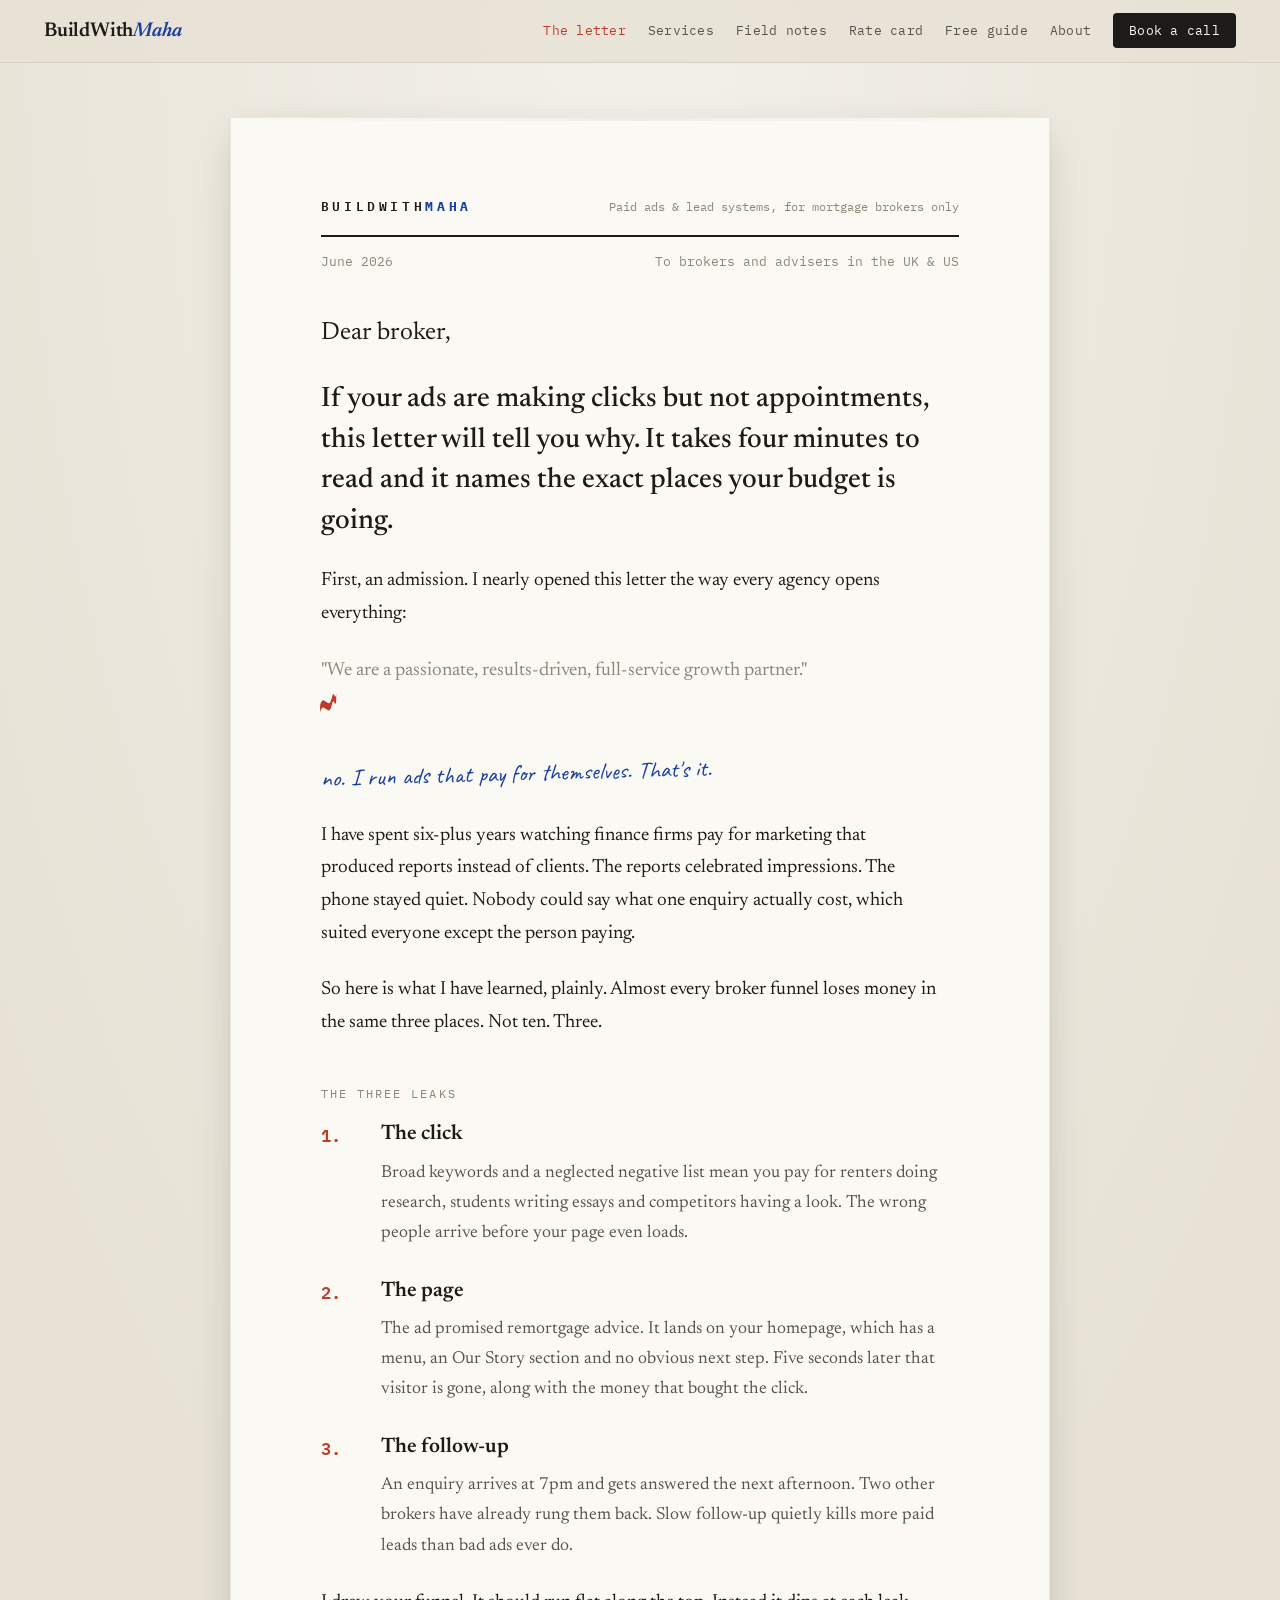
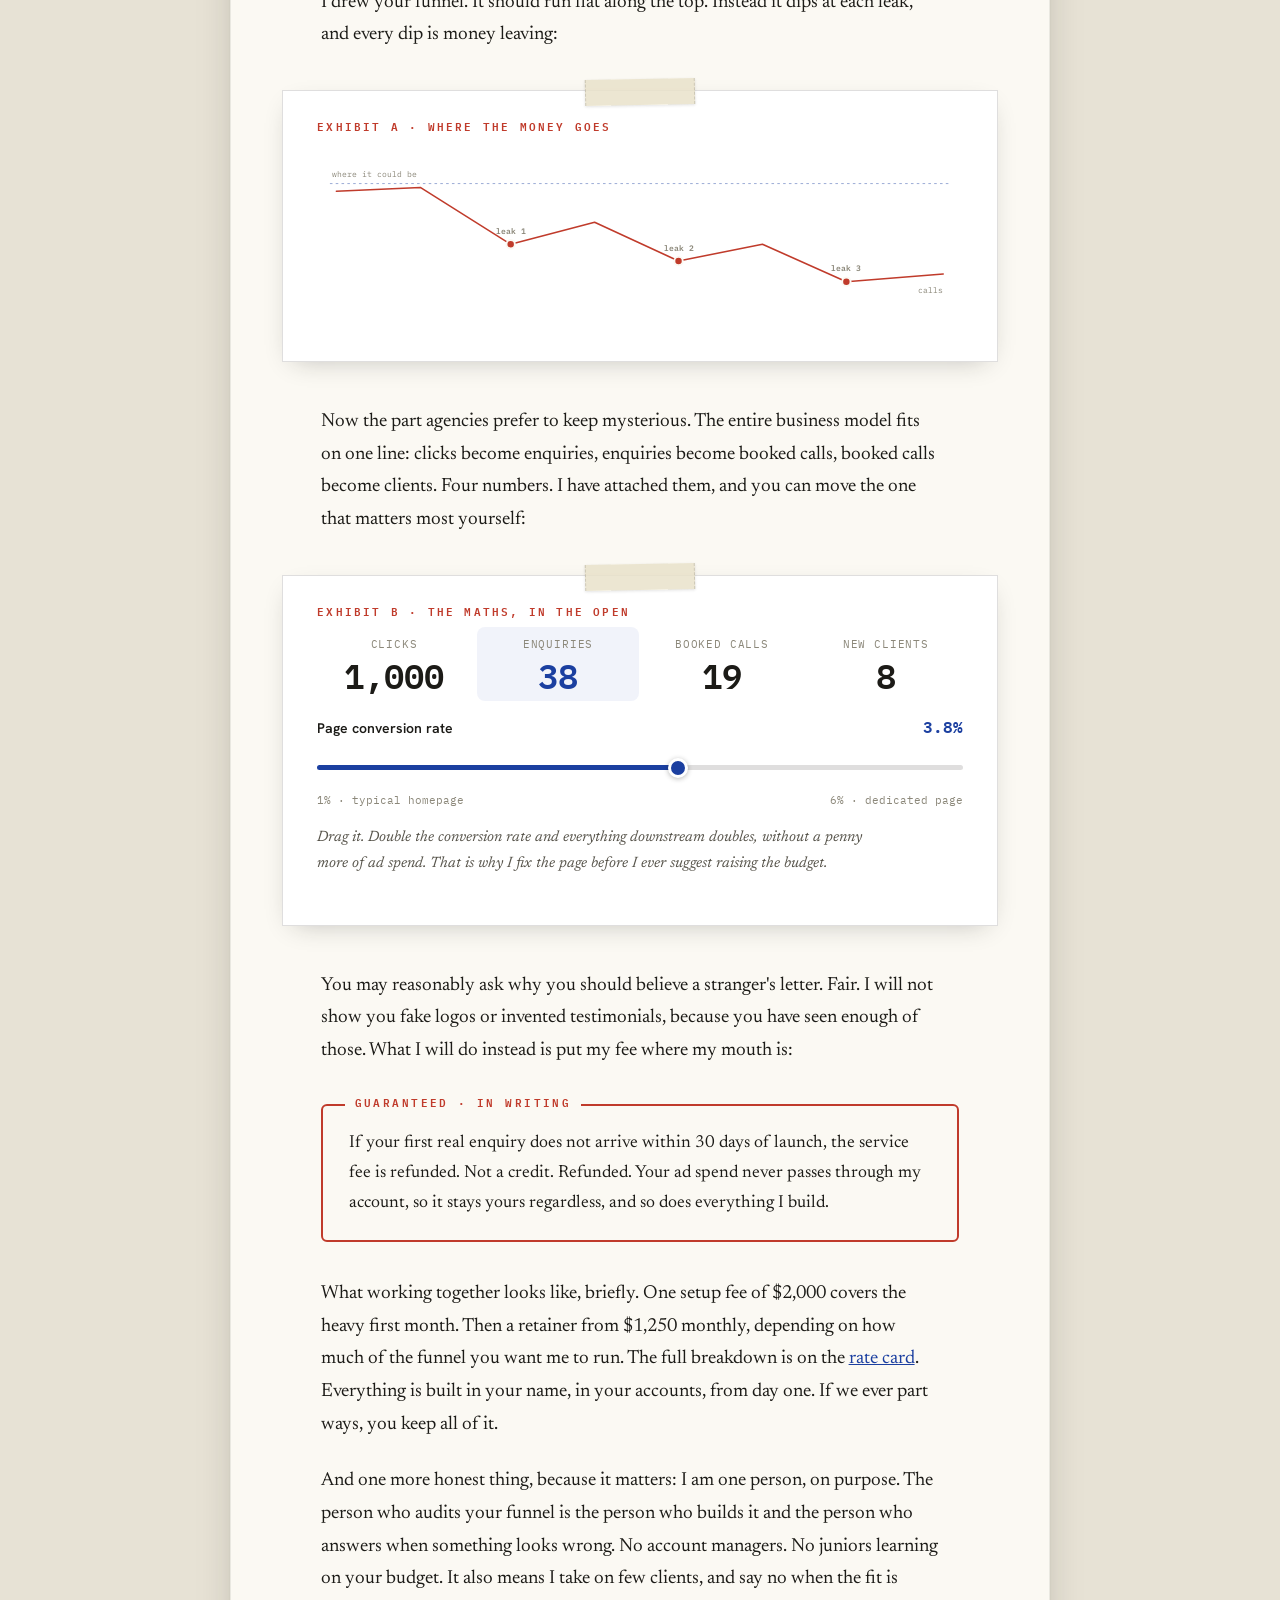
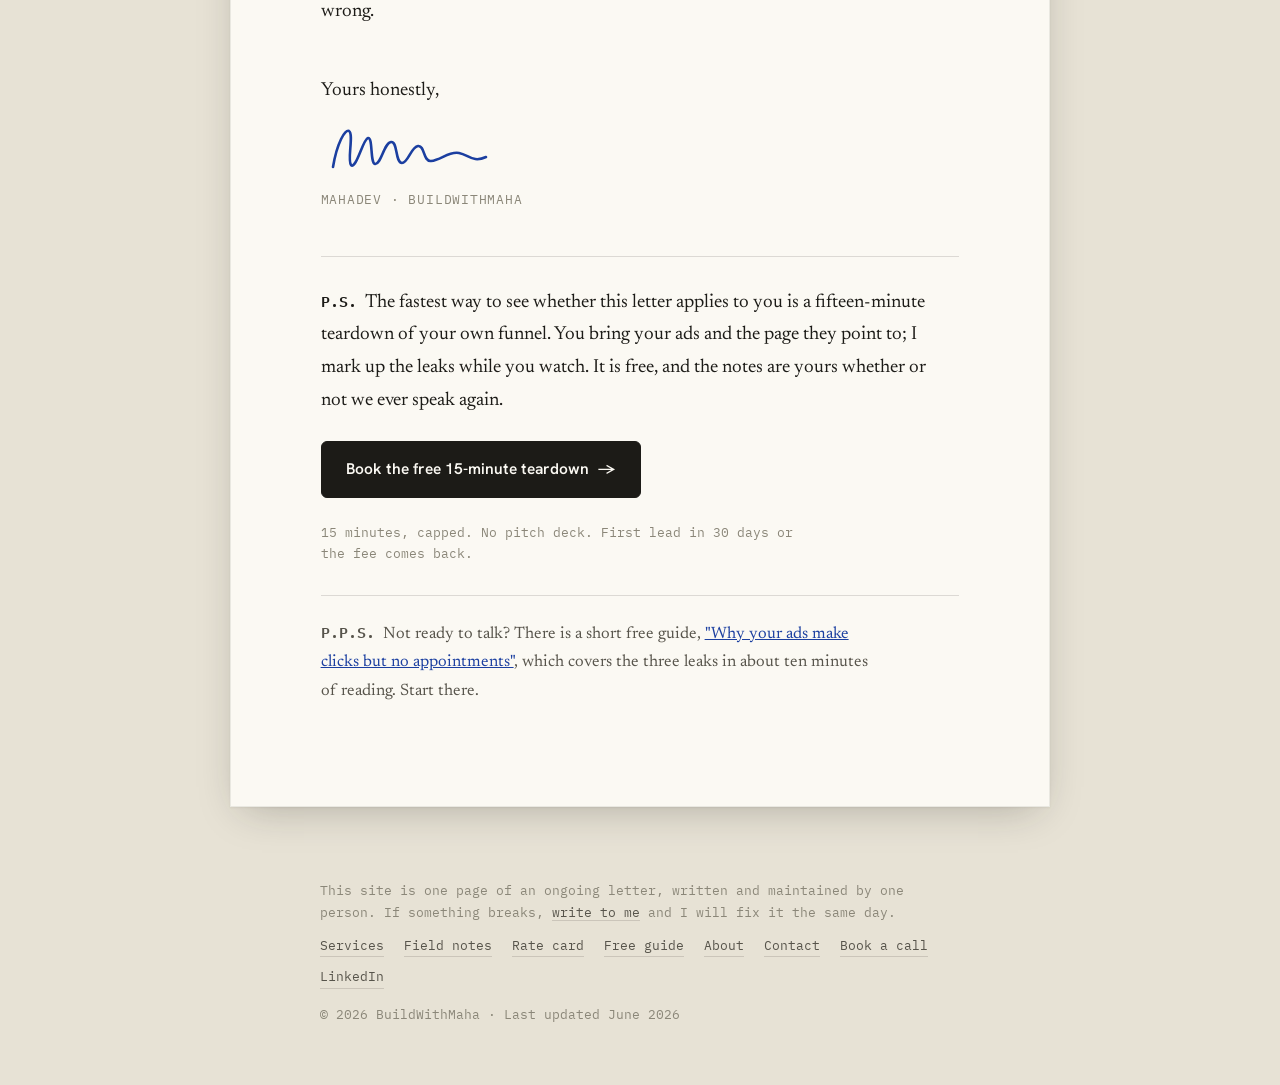
==== commit 1cdac5bc: "Add files via upload" ====
--- a/index.html
+++ b/index.html
@@ -3,223 +3,154 @@
 <head>
 <meta charset="UTF-8">
 <meta name="viewport" content="width=device-width, initial-scale=1">
-<title>BuildWithMaha | Booked enquiries for mortgage brokers and advisers</title>
-<meta name="description" content="Google Ads, landing pages and lead systems for mortgage brokers and financial advisers in the UK and US. First lead in 30 days or the fee comes back.">
+<title>A letter to mortgage brokers | BuildWithMaha</title>
+<meta name="description" content="An open letter to every mortgage broker whose ads make clicks but no appointments. The three leaks, the maths, and a free 15-minute teardown. First lead in 30 days or the fee comes back.">
 <link rel="stylesheet" href="styles.css">
 </head>
 <body>
 
-<div class="curtain"><span class="serif">Let me mark this up for you.</span></div>
-
 <nav class="nav">
   <a class="logo" href="/">BuildWith<b>Maha</b></a>
   <ul class="nav-links">
-    <li><a href="/" class="active">Home</a></li>
+    <li><a href="/" class="active">The letter</a></li>
     <li><a href="/services">Services</a></li>
-    <li><a href="/landing-pages">Landing Pages</a></li>
-    <li><a href="/pricing">Pricing</a></li>
-    <li><a href="/guide">Free Guide</a></li>
+    <li><a href="/landing-pages">Field notes</a></li>
+    <li><a href="/pricing">Rate card</a></li>
+    <li><a href="/guide">Free guide</a></li>
     <li><a href="/about">About</a></li>
-    <li class="nav-cta"><a href="/book">Book a call &rarr;</a></li>
+    <li class="nav-cta"><a href="/book">Book a call</a></li>
   </ul>
   <button class="burger" aria-label="Menu">&#9776;</button>
 </nav>
 
-<section class="hero">
-  <div class="wrap">
-    <p class="audlabel">For mortgage brokers and financial advisers in the UK and US</p>
-    <h1>I get mortgage brokers <span class="hand-u"><em>booked enquiries.</em><svg viewBox="0 0 300 20" preserveAspectRatio="none"><path d="M4,14 C60,9 130,17 178,11 C220,7 265,13 296,10"/></svg></span></h1>
+<main class="sheet letter">
 
-    <div class="struck-on-view">
-      <div class="cut-line">
-        <span class="cut-tag">Cut</span>
-        <span class="cut-text">"a passionate, results-driven, full-service 360&deg; growth agency"</span>
-      </div>
-      <span class="truth-line">Nobody hires that sentence. They hire someone whose ads pay for themselves.</span>
+  <div class="letterhead">
+    <span class="lh-name">BUILDWITH<b>MAHA</b></span>
+    <span class="lh-line">Paid ads &amp; lead systems, for mortgage brokers only</span>
+  </div>
+  <div class="dateline"><span>June 2026</span><span>To brokers and advisers in the UK &amp; US</span></div>
+
+  <p class="salute">Dear broker,</p>
+
+  <p class="big reveal">If your ads are making clicks but not appointments, this letter will tell you why. It takes four minutes to read and it names the exact places your budget is going.</p>
+
+  <p class="reveal">First, an admission. I nearly opened this letter the way every agency opens everything:</p>
+
+  <div class="struck-on-view reveal" style="margin:0 0 26px">
+    <span class="pstrike">"We are a passionate, results-driven, full-service growth partner."
+      <svg viewBox="0 0 500 30" preserveAspectRatio="none"><path d="M4,17 C120,12 260,20 370,14 C420,11 470,16 496,13"/></svg>
+    </span><br>
+    <span class="pcorrect">no. I run ads that pay for themselves. That's it.</span>
+  </div>
+
+  <p class="reveal">I have spent six-plus years watching finance firms pay for marketing that produced reports instead of clients. The reports celebrated impressions. The phone stayed quiet. Nobody could say what one enquiry actually cost, which suited everyone except the person paying.</p>
+
+  <p class="reveal">So here is what I have learned, plainly. Almost every broker funnel loses money in the same three places. Not ten. Three.</p>
+
+  <div class="kicker">The three leaks</div>
+
+  <div class="pt reveal">
+    <div class="pn">1.</div>
+    <div><h3>The click</h3>
+    <p>Broad keywords and a neglected negative list mean you pay for renters doing research, students writing essays and competitors having a look. The wrong people arrive before your page even loads.</p></div>
+  </div>
+  <div class="pt reveal">
+    <div class="pn">2.</div>
+    <div><h3>The page</h3>
+    <p>The ad promised remortgage advice. It lands on your homepage, which has a menu, an Our Story section and no obvious next step. Five seconds later that visitor is gone, along with the money that bought the click.</p></div>
+  </div>
+  <div class="pt reveal">
+    <div class="pn">3.</div>
+    <div><h3>The follow-up</h3>
+    <p>An enquiry arrives at 7pm and gets answered the next afternoon. Two other brokers have already rung them back. Slow follow-up quietly kills more paid leads than bad ads ever do.</p></div>
+  </div>
+
+  <p class="reveal">I drew your funnel. It should run flat along the top. Instead it dips at each leak, and every dip is money leaving:</p>
+
+  <figure class="exhibit reveal">
+    <span class="tape" aria-hidden="true"></span>
+    <div class="ex-label">Exhibit A · Where the money goes</div>
+    <div class="chart">
+      <svg viewBox="0 0 1000 290">
+        <line class="baseline" x1="20" y1="52" x2="980" y2="52"></line>
+        <text class="lbl" x="24" y="42" fill="#5871c2">where it could be</text>
+        <path class="funnel" d="M30,64 L160,58 L300,146 L430,112 L560,172 L690,146 L820,204 L970,192"></path>
+        <circle class="dip" cx="300" cy="146" r="6.5" stroke="#FBF9F3" stroke-width="3"></circle>
+        <circle class="dip" cx="560" cy="172" r="6.5" stroke="#FBF9F3" stroke-width="3"></circle>
+        <circle class="dip" cx="820" cy="204" r="6.5" stroke="#FBF9F3" stroke-width="3"></circle>
+        <text class="lbl" x="300" y="130" text-anchor="middle" fill="#C03B2B" style="font-weight:600">leak 1</text>
+        <text class="lbl" x="560" y="156" text-anchor="middle" fill="#C03B2B" style="font-weight:600">leak 2</text>
+        <text class="lbl" x="820" y="188" text-anchor="middle" fill="#C03B2B" style="font-weight:600">leak 3</text>
+        <text class="lbl" x="950" y="222" text-anchor="middle">calls</text>
+      </svg>
     </div>
+  </figure>
 
-    <p class="lead" style="margin-top:26px">Most broker marketing loses money before the enquiry ever reaches you. My job is to find where, fix it, and show you what every enquiry actually cost. Nothing more mysterious than that.</p>
+  <p class="reveal">Now the part agencies prefer to keep mysterious. The entire business model fits on one line: clicks become enquiries, enquiries become booked calls, booked calls become clients. Four numbers. I have attached them, and you can move the one that matters most yourself:</p>
 
-    <div class="hero-cta">
-      <a class="btn btn-primary btn-big" href="/book">Book a free 15-min teardown <span class="arr">&rarr;</span></a>
-      <a class="btn btn-ghost" href="/landing-pages">See a page marked up</a>
+  <figure class="exhibit reveal">
+    <span class="tape" aria-hidden="true"></span>
+    <div class="ex-label">Exhibit B · The maths, in the open</div>
+    <div class="calc-row">
+      <div class="calc-cell"><p>Clicks</p><div class="n">1,000</div></div>
+      <div class="calc-cell hot"><p>Enquiries</p><div class="n" id="cEnq">38</div></div>
+      <div class="calc-cell"><p>Booked calls</p><div class="n" id="cCalls">19</div></div>
+      <div class="calc-cell"><p>New clients</p><div class="n" id="cClients">8</div></div>
     </div>
-    <div class="risk-note">
-      <svg width="16" height="16" viewBox="0 0 24 24" fill="none" stroke="currentColor" stroke-width="2.2"><path d="M12 2l8 4v6c0 5-3.5 8.5-8 10-4.5-1.5-8-5-8-10V6l8-4z"/></svg>
-      First lead in 30 days or the service fee comes back. No lock-in.
-    </div>
+    <div class="calc-slider-head"><span>Page conversion rate</span><span class="v" id="cRate">3.8%</span></div>
+    <input type="range" id="cRange" min="1" max="6" step="0.1" value="3.8" aria-label="Page conversion rate">
+    <div class="calc-ends"><span>1% &middot; typical homepage</span><span>6% &middot; dedicated page</span></div>
+    <p class="calc-note">Drag it. Double the conversion rate and everything downstream doubles, without a penny more of ad spend. That is why I fix the page before I ever suggest raising the budget.</p>
+  </figure>
 
-    <div class="stats reveal">
-      <div class="stat"><div class="n">6+ yrs</div><p>Running paid campaigns, in-house and agency-side, before going solo</p></div>
-      <div class="stat"><div class="n"><em>3</em></div><p>Places nearly every broker funnel loses money. I check all three.</p></div>
-      <div class="stat"><div class="n">30 days</div><p>To your first lead. Miss it and the service fee is refunded.</p></div>
-    </div>
+  <p class="reveal">You may reasonably ask why you should believe a stranger's letter. Fair. I will not show you fake logos or invented testimonials, because you have seen enough of those. What I will do instead is put my fee where my mouth is:</p>
+
+  <div class="stampbox reveal">
+    <span class="st-label">Guaranteed &middot; in writing</span>
+    <p>If your first real enquiry does not arrive within 30 days of launch, the service fee is refunded. Not a credit. Refunded. Your ad spend never passes through my account, so it stays yours regardless, and so does everything I build.</p>
   </div>
-</section>
 
-<div class="ticker" aria-hidden="true">
-  <div class="ticker-track">
-    <span>Clicks are vanity. Enquiries pay the bills.<span class="sep">&bull;</span></span>
-    <span>A click is not a lead.<span class="sep">&bull;</span></span>
-    <span>Your homepage is not a landing page.<span class="sep">&bull;</span></span>
-    <span>Speed-to-lead beats budget.<span class="sep">&bull;</span></span>
-    <span>Clicks are vanity. Enquiries pay the bills.<span class="sep">&bull;</span></span>
-    <span>A click is not a lead.<span class="sep">&bull;</span></span>
-    <span>Your homepage is not a landing page.<span class="sep">&bull;</span></span>
-    <span>Speed-to-lead beats budget.<span class="sep">&bull;</span></span>
+  <p class="reveal">What working together looks like, briefly. One setup fee of $2,000 covers the heavy first month. Then a retainer from $1,250 monthly, depending on how much of the funnel you want me to run. The full breakdown is on the <a href="/pricing" style="color:var(--pen)">rate card</a>. Everything is built in your name, in your accounts, from day one. If we ever part ways, you keep all of it.</p>
+
+  <p class="reveal">And one more honest thing, because it matters: I am one person, on purpose. The person who audits your funnel is the person who builds it and the person who answers when something looks wrong. No account managers. No juniors learning on your budget. It also means I take on few clients, and say no when the fit is wrong.</p>
+
+  <div class="signoff">
+    <p class="yours">Yours honestly,</p>
+    <svg class="sig" viewBox="0 0 190 74" aria-label="Maha's signature">
+      <path d="M12,54 C16,30 24,16 28,18 C33,21 26,48 30,52 C35,57 42,26 47,25 C52,24 49,50 54,51 C60,52 63,30 70,29 C77,28 74,50 81,50 C87,50 90,34 97,33 C104,32 102,49 110,48 C120,47 128,38 138,40 C148,42 152,50 165,44"/>
+    </svg>
+    <p class="typedname">MAHADEV &middot; BUILDWITHMAHA</p>
   </div>
-</div>
 
-<section>
-  <div class="wrap">
-    <p class="smallcap">The BS / The truth</p>
-    <h2 class="reveal" style="max-width:18ch">What the industry says. <em>What's actually true.</em></h2>
-    <p class="lead reveal">I post one of these on LinkedIn most weeks. These three cost brokers the most money.</p>
-    <div class="bst">
-      <div class="bst-row reveal">
-        <div class="bs"><div class="lbl">The BS</div><p>"Your campaign reached 80,000 people this month. Impressions up 34%."</p></div>
-        <div class="tr"><div class="lbl">The truth</div><p>Reach pays the agency. <b>Enquiries pay you.</b> When a report celebrates impressions but says nothing about booked calls or cost per enquiry, that silence is the real report.</p></div>
-      </div>
-      <div class="bst-row reveal">
-        <div class="bs"><div class="lbl">The BS</div><p>"Just send the ad traffic to your website. It has all the information."</p></div>
-        <div class="tr"><div class="lbl">The truth</div><p>A homepage greets everyone and points in six directions. An ad click needs one page with <b>one promise and one action.</b> Most "Google Ads didn't work for me" stories are really this.</p></div>
-      </div>
-      <div class="bst-row reveal">
-        <div class="bs"><div class="lbl">The BS</div><p>"Results flat? We recommend increasing the monthly budget."</p></div>
-        <div class="tr"><div class="lbl">The truth</div><p>More water into a leaking bucket buys a bigger puddle. <b>Fix the leaks first.</b> The budget you already have usually starts producing on its own.</p></div>
-      </div>
-    </div>
+  <div class="ps">
+    <p><span class="pslabel">P.S.</span>The fastest way to see whether this letter applies to you is a fifteen-minute teardown of your own funnel. You bring your ads and the page they point to; I mark up the leaks while you watch. It is free, and the notes are yours whether or not we ever speak again.</p>
+    <p style="margin-top:20px"><a class="btn" href="/book">Book the free 15-minute teardown <span class="arr">&rarr;</span></a></p>
+    <p class="riskline">15 minutes, capped. No pitch deck. First lead in 30 days or the fee comes back.</p>
   </div>
-</section>
 
-<section class="section-ink" id="leaks">
-  <div class="wrap">
-    <div class="eyebrow reveal">The three leaks</div>
-    <h2 class="reveal" style="max-width:20ch">Your budget isn't too small. It's <em>leaking.</em></h2>
-    <p class="lead reveal" style="margin:14px 0 30px">This line is your funnel. It dips where money escapes. Every audit I run finds at least one of these dips, usually two.</p>
-    <div class="chart-card reveal">
-      <div class="chart-head"><span>Money entering the funnel</span><span>Booked calls out</span></div>
-      <div class="chart">
-        <svg viewBox="0 0 1000 300">
-          <line class="baseline" x1="20" y1="58" x2="980" y2="58"></line>
-          <text x="24" y="48" fill="#5fae8a" style="font-family:'IBM Plex Mono',monospace;font-size:11px">where it could be</text>
-          <polygon points="30,70 160,64 300,150 430,118 560,176 690,150 820,208 970,196 970,270 30,270" fill="rgba(224,139,120,0.07)"></polygon>
-          <path class="funnel" d="M30,70 L160,64 L300,150 L430,118 L560,176 L690,150 L820,208 L970,196"></path>
-          <circle class="dip" cx="300" cy="150" r="7" stroke="#12141A" stroke-width="3"></circle>
-          <circle class="dip" cx="560" cy="176" r="7" stroke="#12141A" stroke-width="3"></circle>
-          <circle class="dip" cx="820" cy="208" r="7" stroke="#12141A" stroke-width="3"></circle>
-          <circle cx="970" cy="196" r="6" fill="#1f8a5b" stroke="#12141A" stroke-width="3"></circle>
-          <text class="diplbl" x="300" y="135" text-anchor="middle" fill="#e08b78" style="font-weight:600">Leak 1</text>
-          <text class="diplbl" x="560" y="161" text-anchor="middle" fill="#e08b78" style="font-weight:600">Leak 2</text>
-          <text class="diplbl" x="820" y="193" text-anchor="middle" fill="#e08b78" style="font-weight:600">Leak 3</text>
-          <text class="diplbl" x="952" y="225" text-anchor="middle" fill="#5fae8a">Calls</text>
-        </svg>
-      </div>
-    </div>
-    <div>
-      <div class="leak-row">
-        <div class="leak-no">01</div>
-        <div><h3>The click</h3><p class="muted">Broad keywords and no negative list means you pay for renters doing research, students writing essays, and competitors having a look. The wrong people arrive before your page even loads.</p><div class="fix">&rarr; The fix: tight intent keywords and a negative list that gets ruthless maintenance.</div></div>
-      </div>
-      <div class="leak-row">
-        <div class="leak-no">02</div>
-        <div><h3>The page</h3><p class="muted">The ad promised remortgage advice. The homepage it lands on has a menu, an Our Story section and no obvious next step. Five seconds later that visitor is gone, and so is the money that bought the click.</p><div class="fix">&rarr; The fix: one dedicated page per offer. <a href="/landing-pages">Here's the anatomy</a></div></div>
-      </div>
-      <div class="leak-row">
-        <div class="leak-no">03</div>
-        <div><h3>The follow-up</h3><p class="muted">An enquiry comes in at 7pm and gets answered the next afternoon. By then two other brokers have already called them back. Slow follow-up quietly kills more paid leads than bad ads ever do.</p><div class="fix">&rarr; The fix: instant notifications and a same-hour response habit, with reminders that nag you until it's done.</div></div>
-      </div>
-    </div>
+  <div class="ps" style="margin-top:30px;padding-top:24px">
+    <p style="font-size:16.5px;color:var(--ink-soft)"><span class="pslabel">P.P.S.</span>Not ready to talk? There is a short free guide, <a href="/guide" style="color:var(--pen)">"Why your ads make clicks but no appointments"</a>, which covers the three leaks in about ten minutes of reading. Start there.</p>
   </div>
-</section>
 
-<section id="maths">
-  <div class="wrap">
-    <p class="smallcap">The maths, in the open</p>
-    <h2 class="reveal" style="max-width:16ch">The whole business model on <em>one line.</em></h2>
-    <p class="lead reveal" style="margin-bottom:8px">Four numbers decide whether your ads make money. Drag the page conversion rate and watch everything downstream move with it.</p>
-    <div class="calc reveal" id="calc">
-      <div class="calc-board">
-        <div class="calc-step"><p>Clicks</p><div class="n" id="cClicks">1,000</div></div>
-        <div class="calc-arrow">&rarr;</div>
-        <div class="calc-step hot"><p>Enquiries</p><div class="n green" id="cEnq">38</div></div>
-        <div class="calc-arrow">&rarr;</div>
-        <div class="calc-step"><p>Booked calls</p><div class="n" id="cCalls">19</div></div>
-        <div class="calc-arrow">&rarr;</div>
-        <div class="calc-step"><p>New clients</p><div class="n" id="cClients">8</div></div>
-      </div>
-      <div class="calc-control">
-        <div class="calc-slider">
-          <div class="calc-slider-head"><span>Page conversion rate</span><span class="green" id="cRate">3.8%</span></div>
-          <input type="range" id="cRange" min="1" max="6" step="0.1" value="3.8" aria-label="Page conversion rate">
-          <div class="calc-slider-ends"><span>1% &middot; typical homepage</span><span>6% &middot; dedicated page</span></div>
-        </div>
-        <p class="calc-note">Double the page conversion rate and every number after it doubles too, <b>with zero extra ad spend.</b> That's why the page usually gets fixed before the budget goes up.</p>
-      </div>
-    </div>
-  </div>
-</section>
-
-<section class="section-band" id="build">
-  <div class="wrap">
-    <h2 class="reveal" style="max-width:18ch">Every service points at the <em>same outcome.</em></h2>
-    <div class="build-grid" data-stagger>
-      <div class="build-card"><div class="k">Google Ads</div><h3>Catch intent.</h3><p>Someone typing "remortgage options" is ready to act. I meet them with the exact thing they searched and send them somewhere built to answer it.</p></div>
-      <div class="build-card"><div class="k">Landing Pages</div><h3>One page, one action.</h3><p>A dedicated page that matches the ad and asks for exactly one thing. Usually the cheapest fix with the biggest payoff.</p></div>
-      <div class="build-card"><div class="k">Lead Systems</div><h3>Filter the noise.</h3><p>A real lead wants what you do, can afford it, and is ready to talk. The system finds those people and quietly screens out the rest.</p></div>
-    </div>
-    <div class="reveal" style="margin-top:34px"><a class="btn btn-ghost" href="/services">All seven services <span class="arr">&rarr;</span></a></div>
-  </div>
-</section>
-
-<section>
-  <div class="wrap">
-    <p class="smallcap">How it works</p>
-    <h2 class="reveal" style="max-width:18ch">From first call to first lead, in <em>four steps.</em></h2>
-    <div class="steps" style="margin-top:30px">
-      <div class="step reveal"><div class="sn">01</div><div><h3>The 15-minute teardown</h3><p>You book a call. I look at your ads and page before we speak and tell you where the leaks are. Free, and useful even if we never work together.</p></div></div>
-      <div class="step reveal"><div class="sn">02</div><div><h3>The build</h3><p>Campaign structure, a dedicated landing page, tracking and follow-up automation. You approve everything before it goes live. Setup is one fee, paid once.</p></div></div>
-      <div class="step reveal"><div class="sn">03</div><div><h3>First leads inside 30 days</h3><p>A real enquiry within 30 days of launch, or the service fee comes back. Your ad spend never touches my account, so it stays yours either way.</p></div></div>
-      <div class="step reveal"><div class="sn">04</div><div><h3>Report, refine, repeat</h3><p>You get the four numbers that matter, in plain language. We put more behind what works and cut what doesn't.</p></div></div>
-    </div>
-  </div>
-</section>
-
-<section class="section-band" id="faq">
-  <div class="wrap">
-    <h2 class="reveal">Things brokers ask before booking.</h2>
-    <div class="faq reveal">
-      <details><summary>How is this different from the last agency that burned me?</summary><div class="a">Most agencies sell clicks because clicks are easy to deliver. I'm accountable for enquiries, in writing: first lead in 30 days or the service fee is refunded. You also keep everything I build, including the pages and the tracking.</div></details>
-      <details><summary>What does it actually cost?</summary><div class="a">A one-time $2,000 setup, then a monthly retainer from $1,250 depending on the plan. Ad spend is separate and paid directly to Google or Meta. It never passes through me. Full breakdown on the <a href="/pricing">pricing page</a>.</div></details>
-      <details><summary>I've tried Google Ads before and it didn't work.</summary><div class="a">Nearly every time, that means one of the three leaks was wide open. The teardown will show you which one it was. If you still have access to the old account, bring it along.</div></details>
-      <details><summary>Do you work with brokers outside the UK and US?</summary><div class="a">UK and US brokers and advisers are the focus because the whole system is built around how those markets search and enquire. If you're close to that, book the teardown and ask. Worst case, I point you somewhere useful.</div></details>
-    </div>
-  </div>
-</section>
-
-<div class="cta-band" id="book">
-  <div class="wrap reveal">
-    <h2 style="max-width:20ch;margin-left:auto;margin-right:auto">You just watched me tear down <em>my own site.</em></h2>
-    <p>Fifteen minutes on yours will find more. Bring your ads and the page they point to. The notes are yours to keep either way.</p>
-    <a class="btn btn-primary btn-big" href="/book">Book the free teardown <span class="arr">&rarr;</span></a>
-    <div class="risk-note">
-      <svg width="16" height="16" viewBox="0 0 24 24" fill="none" stroke="currentColor" stroke-width="2.2"><path d="M12 2l8 4v6c0 5-3.5 8.5-8 10-4.5-1.5-8-5-8-10V6l8-4z"/></svg>
-      No pitch deck. You get a straight list of what's broken.
-    </div>
-  </div>
-</div>
+</main>
 
 <footer class="ft">
-  <div class="wrap ft-top">
-    <div class="ft-tag"><div class="logo">BuildWith<b>Maha</b></div><p>Google Ads, landing pages and lead systems for finance firms in the UK and US. Built for enquiries, not vanity metrics.</p></div>
-    <div><h4>Pages</h4><a href="/">Home</a><a href="/services">Services</a><a href="/landing-pages">Landing Pages</a><a href="/pricing">Pricing</a><a href="/guide">Free Guide</a><a href="/about">About</a><a href="/contact">Contact</a></div>
-    <div><h4>Connect</h4><a href="/book">Book a call</a><a href="https://www.linkedin.com/in/buildwithmaha" target="_blank" rel="noopener">LinkedIn</a><a href="mailto:dev@buildwithmaha.com">dev@buildwithmaha.com</a></div>
+  <p>This site is one page of an ongoing letter, written and maintained by one person. If something breaks, <a href="mailto:dev@buildwithmaha.com">write to me</a> and I will fix it the same day.</p>
+  <div class="row">
+    <a href="/services">Services</a>
+    <a href="/landing-pages">Field notes</a>
+    <a href="/pricing">Rate card</a>
+    <a href="/guide">Free guide</a>
+    <a href="/about">About</a>
+    <a href="/contact">Contact</a>
+    <a href="/book">Book a call</a>
+    <a href="https://www.linkedin.com/in/buildwithmaha" target="_blank" rel="noopener">LinkedIn</a>
   </div>
-  <div class="wrap"><p class="ft-note">This site is built and maintained by one person. If something breaks, <a href="mailto:dev@buildwithmaha.com">email me</a> and I'll fix it the same day. That's also roughly how I treat client campaigns.</p></div>
-  <div class="ft-legal"><span>&copy; <span id="year">2026</span> BuildWithMaha</span><span>Last updated June 2026</span></div>
+  <p style="margin-top:14px">&copy; <span id="year">2026</span> BuildWithMaha &middot; Last updated June 2026</p>
 </footer>
 
-<div class="sticky-cta"><a class="btn btn-primary" href="/book">Book a free 15-min teardown &rarr;</a></div>
+<div class="sticky-cta"><a class="btn" href="/book">Book the free teardown &rarr;</a></div>
 
 <script src="script.js"></script>
 </body>
--- a/styles.css
+++ b/styles.css
@@ -1,314 +1,311 @@
-/* BuildWithMaha — "Ledger" v6.2
-   Newsreader serif · IBM Plex Mono · Hanken Grotesk
-   warm paper · green accent · terracotta cut */
-
-@import url('https://fonts.googleapis.com/css2?family=Newsreader:ital,opsz,wght@0,6..72,400;0,6..72,500;0,6..72,600;1,6..72,400;1,6..72,500&family=Hanken+Grotesk:wght@400;500;600;700;800&family=IBM+Plex+Mono:wght@400;500;600&display=swap');
+/* BuildWithMaha — "The Letter" v7
+   A typed letter on a desk. Newsreader for the letter body,
+   IBM Plex Mono for typed labels, Caveat for ink margin notes.
+   Ink black · fountain-pen blue · editor's red pencil. */
+
+@import url('https://fonts.googleapis.com/css2?family=Newsreader:ital,opsz,wght@0,6..72,400;0,6..72,500;0,6..72,600;1,6..72,400;1,6..72,500&family=IBM+Plex+Mono:wght@400;500;600&family=Caveat:wght@500;600&family=Hanken+Grotesk:wght@400;500;600;700&display=swap');
 
 :root{
-  --paper:#F6F5F1; --paper-2:#efece4;
-  --ink:#12141A; --ink-2:#26282f; --ink-soft:#5a5d66; --ink-faint:#8b8e96; --ink-fainter:#a9abb2;
-  --green:#1f8a5b; --green-deep:#176d47;
-  --terra:#c2533b; --terra-soft:#e08b78;
-  --footer:#0d0e12;
-  --line:rgba(18,20,26,0.1); --line-2:rgba(18,20,26,0.14);
-  --wrap:1180px; --nav-h:69px;
+  --desk:#E7E2D5;            /* the desk the paper sits on */
+  --desk-deep:#DDD7C7;
+  --paper:#FBF9F3;           /* the sheet */
+  --ink:#1C1B17;
+  --ink-soft:#57544B;
+  --ink-faint:#8B8779;
+  --pen:#1B3FA0;             /* fountain-pen blue: handwriting, signature */
+  --pencil:#C03B2B;          /* editor's red pencil: strikes, stamp */
+  --line:rgba(28,27,23,.14);
+  --line-soft:rgba(28,27,23,.09);
+  --sheet-w:820px;
   --ease:cubic-bezier(.22,1,.36,1);
 }
+
 *{box-sizing:border-box;margin:0;padding:0}
 html{scroll-behavior:smooth}
-body{background:var(--paper);color:var(--ink);font-family:'Hanken Grotesk',system-ui,sans-serif;font-size:16.5px;line-height:1.6;-webkit-font-smoothing:antialiased;overflow-x:hidden}
-::selection{background:var(--ink);color:var(--paper)}
+body{
+  background:var(--desk);
+  background-image:radial-gradient(ellipse 90% 60% at 50% 0%, rgba(255,255,255,.5), transparent 70%);
+  color:var(--ink);
+  font-family:'Newsreader',serif;
+  font-size:19px;line-height:1.72;
+  -webkit-font-smoothing:antialiased;
+  overflow-x:hidden;
+}
+::selection{background:var(--pen);color:#fff}
+a{color:inherit}
 img{max-width:100%;display:block}
-a{color:inherit;text-decoration:none}
-.wrap{max-width:var(--wrap);margin:0 auto;padding:0 40px}
-
-h1,h2,h3,.serif{font-family:'Newsreader',serif;font-weight:500;line-height:1.04;letter-spacing:-0.022em}
-h1{font-size:clamp(40px,6.4vw,82px);line-height:1.02}
-h2{font-size:clamp(30px,4vw,50px);line-height:1.05;margin-bottom:16px}
-h3{font-size:clamp(19px,2.2vw,24px);line-height:1.2;margin-bottom:8px}
-h1 em,h2 em,h3 em,.serif em{font-style:italic;color:var(--green);font-weight:500}
-.lead{font-size:clamp(16px,1.6vw,19px);line-height:1.55;color:var(--ink-soft);max-width:56ch}
-.muted{color:var(--ink-soft)}
 .mono{font-family:'IBM Plex Mono',monospace}
-
-.eyebrow{display:flex;align-items:center;gap:10px;margin-bottom:18px;font-family:'IBM Plex Mono',monospace;font-size:12px;letter-spacing:.06em;text-transform:uppercase;color:var(--ink-soft)}
-.eyebrow::after{content:"";flex:1;height:1px;background:var(--line-2)}
-/* plain small label, no rule: used to vary section rhythm */
-.smallcap{font-family:'IBM Plex Mono',monospace;font-size:12px;letter-spacing:.06em;text-transform:uppercase;color:var(--ink-faint);margin-bottom:16px}
-
-.audlabel{font-family:'IBM Plex Mono',monospace;font-size:12.5px;letter-spacing:.04em;color:var(--ink-soft);margin-bottom:28px}
-
-/* intro */
-.curtain{position:fixed;inset:0;z-index:3000;background:var(--ink);display:flex;align-items:center;justify-content:center;transition:opacity .7s ease .2s,visibility .7s}
-.curtain .serif{color:var(--paper);font-size:clamp(20px,3vw,30px);font-style:italic;opacity:0;animation:bwm-rise .7s var(--ease) .3s forwards}
-.curtain.done{opacity:0;visibility:hidden}
-@keyframes bwm-rise{from{opacity:0;transform:translateY(12px)}to{opacity:1;transform:none}}
-
-/* nav */
-.nav{position:sticky;top:0;z-index:50;display:flex;align-items:center;justify-content:space-between;padding:0 40px;height:var(--nav-h);background:rgba(246,245,241,0.82);backdrop-filter:blur(12px);border-bottom:1px solid rgba(18,20,26,0.08)}
-.logo{font-family:'Newsreader',serif;font-size:22px;font-weight:600;letter-spacing:-.01em}
-.logo b{color:var(--green);font-weight:600}
-.nav-links{display:flex;align-items:center;gap:30px;list-style:none;font-size:14px;font-weight:500}
-.nav-links a{color:var(--ink);opacity:.7;transition:opacity .2s,color .2s}
-.nav-links a:hover,.nav-links a.active{opacity:1;color:var(--green)}
-.nav-cta a{display:inline-flex;align-items:center;gap:7px;background:var(--ink);color:var(--paper)!important;padding:10px 18px;border-radius:999px;font-weight:600;font-size:13px;opacity:1!important;transition:background .25s}
-.nav-cta a:hover{background:var(--green)}
-.burger{display:none;background:none;border:1px solid var(--line-2);border-radius:8px;width:42px;height:38px;font-size:1rem;cursor:pointer;color:var(--ink)}
-
-/* buttons */
-.btn{display:inline-flex;align-items:center;justify-content:center;gap:9px;font-weight:600;font-size:15px;padding:14px 24px;border-radius:999px;border:1px solid var(--ink);cursor:pointer;transition:background .25s var(--ease),color .25s,border-color .25s,transform .25s var(--ease);background:transparent;color:var(--ink);font-family:'Hanken Grotesk',sans-serif}
-.btn-primary{background:var(--ink);color:var(--paper);border-color:var(--ink)}
-.btn-primary:hover{background:var(--green);border-color:var(--green);transform:translateY(-2px)}
-.btn-ghost:hover{background:var(--ink);color:var(--paper);transform:translateY(-2px)}
-.btn-big{padding:17px 30px;font-size:16px}
+.hand{font-family:'Caveat',cursive;color:var(--pen)}
+
+/* ---------- reading pencil line ---------- */
+.progress{position:fixed;top:0;left:0;height:3px;background:var(--pencil);width:0;z-index:100}
+
+/* ---------- nav: a slim tab above the desk ---------- */
+.nav{
+  position:sticky;top:0;z-index:50;
+  display:flex;align-items:center;justify-content:space-between;gap:16px;
+  padding:14px clamp(18px,4vw,44px);
+  background:color-mix(in srgb,var(--desk) 84%,transparent);
+  backdrop-filter:blur(10px);
+  border-bottom:1px solid var(--line-soft);
+  font-family:'IBM Plex Mono',monospace;font-size:13px;
+}
+.logo{font-family:'Newsreader',serif;font-size:20px;font-weight:600;text-decoration:none;letter-spacing:-.01em}
+.logo b{color:var(--pen);font-style:italic;font-weight:600}
+.nav-links{display:flex;align-items:center;gap:22px;list-style:none}
+.nav-links a{text-decoration:none;color:var(--ink-soft);letter-spacing:.02em;transition:color .2s}
+.nav-links a:hover,.nav-links a.active{color:var(--pencil)}
+.nav-cta a{background:var(--ink);color:var(--paper)!important;padding:9px 16px;border-radius:4px;transition:background .25s}
+.nav-cta a:hover{background:var(--pen)}
+.burger{display:none;background:none;border:1px solid var(--line);border-radius:6px;width:40px;height:36px;font-size:15px;cursor:pointer;color:var(--ink)}
+
+/* ---------- the sheet ---------- */
+.sheet{
+  max-width:var(--sheet-w);margin:clamp(28px,6vh,64px) auto clamp(48px,8vh,90px);
+  background:var(--paper);
+  border:1px solid rgba(28,27,23,.08);
+  box-shadow:0 1px 2px rgba(28,27,23,.06),0 12px 40px -12px rgba(28,27,23,.28);
+  padding:clamp(34px,6vw,84px) clamp(24px,7vw,96px);
+  position:relative;
+}
+/* the top edge looks slightly fed from a typewriter roller */
+.sheet::before{content:"";position:absolute;top:0;left:0;right:0;height:3px;background:linear-gradient(90deg,transparent,rgba(28,27,23,.06),transparent)}
+
+/* ---------- letterhead ---------- */
+.letterhead{display:flex;justify-content:space-between;align-items:baseline;gap:16px;flex-wrap:wrap;
+  border-bottom:2px solid var(--ink);padding-bottom:16px;margin-bottom:14px}
+.letterhead .lh-name{font-family:'IBM Plex Mono',monospace;font-size:13px;letter-spacing:.28em;text-transform:uppercase;font-weight:600}
+.letterhead .lh-name b{color:var(--pen)}
+.letterhead .lh-line{font-family:'IBM Plex Mono',monospace;font-size:12px;color:var(--ink-faint)}
+.dateline{font-family:'IBM Plex Mono',monospace;font-size:12.5px;color:var(--ink-faint);margin-bottom:40px;display:flex;justify-content:space-between;gap:12px;flex-wrap:wrap}
+
+/* ---------- letter typography ---------- */
+.salute{font-size:clamp(21px,2.6vw,25px);margin-bottom:26px}
+.letter p{margin-bottom:24px;max-width:62ch}
+.letter p.big{font-size:clamp(22px,3vw,28px);line-height:1.45;font-weight:500}
+.letter p.big em{font-style:italic;color:var(--pen)}
+.letter .indent{text-indent:2.2em}
+.kicker{font-family:'IBM Plex Mono',monospace;font-size:11.5px;letter-spacing:.18em;text-transform:uppercase;color:var(--ink-faint);margin:44px 0 14px}
+
+/* pencil strike: typed line crossed out by hand */
+.pstrike{position:relative;color:var(--ink-faint);white-space:pre-wrap}
+.pstrike svg{position:absolute;left:-1%;top:0;width:102%;height:100%;overflow:visible;pointer-events:none}
+.pstrike svg path{fill:none;stroke:var(--pencil);stroke-width:2.6;stroke-linecap:round;
+  stroke-dasharray:600;stroke-dashoffset:600;transition:stroke-dashoffset .7s cubic-bezier(.6,0,.3,1) .3s}
+.struck .pstrike svg path{stroke-dashoffset:0}
+/* the correction written above in pen */
+.pcorrect{font-family:'Caveat',cursive;color:var(--pen);font-size:1.25em;
+  opacity:0;transform:translateY(6px) rotate(-1.5deg);display:inline-block;
+  transition:opacity .6s var(--ease) .9s,transform .6s var(--ease) .9s}
+.struck .pcorrect{opacity:1;transform:rotate(-1.5deg)}
+
+/* numbered points inside the letter */
+.pt{display:grid;grid-template-columns:44px 1fr;gap:16px;margin:0 0 26px}
+.pt .pn{font-family:'IBM Plex Mono',monospace;font-weight:600;color:var(--pencil);font-size:17px;padding-top:4px}
+.pt h3{font-size:21px;font-weight:600;margin-bottom:4px}
+.pt p{margin-bottom:0;color:var(--ink-soft);font-size:17.5px}
+
+/* margin scribble */
+.scribble{font-family:'Caveat',cursive;color:var(--pen);font-size:21px;line-height:1.3;
+  transform:rotate(-2deg);margin:8px 0 26px;max-width:34ch;
+  opacity:0;transition:opacity .8s var(--ease) .2s}
+.scribble.in{opacity:1}
+@media (min-width:1200px){
+  .scribble.gutter{position:absolute;right:calc(-1 * clamp(180px,18vw,240px));width:200px;margin:0}
+}
+
+/* ---------- exhibits: attached cards ---------- */
+.exhibit{
+  margin:38px calc(-1 * clamp(0px,3vw,40px)) 44px;
+  background:#fff;border:1px solid var(--line);
+  box-shadow:0 8px 26px -12px rgba(28,27,23,.3);
+  transform:rotate(-.7deg);
+  position:relative;padding:26px clamp(18px,3vw,34px) 24px;
+  transition:transform .4s var(--ease);
+}
+.exhibit:nth-of-type(even){transform:rotate(.6deg)}
+.exhibit:hover{transform:rotate(0)}
+.exhibit .tape{
+  position:absolute;top:-12px;left:50%;transform:translateX(-50%) rotate(-1deg);
+  width:110px;height:26px;background:rgba(233,226,203,.85);
+  border-left:1px dashed rgba(28,27,23,.15);border-right:1px dashed rgba(28,27,23,.15);
+  box-shadow:0 1px 3px rgba(28,27,23,.12);
+}
+.exhibit .ex-label{font-family:'IBM Plex Mono',monospace;font-size:11px;letter-spacing:.2em;
+  text-transform:uppercase;color:var(--pencil);margin-bottom:14px;font-weight:600}
+
+/* chart inside exhibit A */
+.chart svg{width:100%;height:auto;display:block;overflow:visible}
+.chart .baseline{stroke:rgba(27,63,160,.45);stroke-width:1.5;stroke-dasharray:4 5}
+.chart .funnel{fill:none;stroke:var(--pencil);stroke-width:2.4;stroke-linecap:round;stroke-linejoin:round;stroke-dasharray:2600;stroke-dashoffset:2600}
+.chart.in .funnel{animation:draw 2.2s var(--ease) forwards}
+@keyframes draw{to{stroke-dashoffset:0}}
+.chart .dip{fill:var(--pencil);opacity:0;transition:opacity .5s}
+.chart.in .dip{opacity:1}
+.chart.in .dip:nth-of-type(1){transition-delay:.7s}
+.chart.in .dip:nth-of-type(2){transition-delay:1.3s}
+.chart.in .dip:nth-of-type(3){transition-delay:1.9s}
+.chart .lbl{font-family:'IBM Plex Mono',monospace;font-size:12px;fill:var(--ink-faint)}
+
+/* calculator inside exhibit B */
+.calc-row{display:grid;grid-template-columns:repeat(4,1fr);gap:10px;text-align:center;margin-bottom:20px}
+.calc-cell p{font-family:'IBM Plex Mono',monospace;font-size:10.5px;letter-spacing:.08em;text-transform:uppercase;color:var(--ink-faint);margin-bottom:6px}
+.calc-cell .n{font-family:'IBM Plex Mono',monospace;font-weight:600;font-size:clamp(22px,3.4vw,34px);line-height:1;font-variant-numeric:tabular-nums}
+.calc-cell.hot .n{color:var(--pen)}
+.calc-cell.hot{background:rgba(27,63,160,.06);border-radius:8px;padding:8px 4px;margin:-8px -4px}
+.calc-cell .n.tick{animation:tickup .3s var(--ease)}
+@keyframes tickup{from{transform:translateY(5px);opacity:.4}to{transform:none;opacity:1}}
+.calc-slider-head{display:flex;justify-content:space-between;align-items:baseline;margin-bottom:10px;font-family:'Hanken Grotesk',sans-serif;font-size:14px;font-weight:600}
+.calc-slider-head .v{font-family:'IBM Plex Mono',monospace;color:var(--pen);font-size:16px}
+#cRange{-webkit-appearance:none;appearance:none;width:100%;height:5px;border-radius:99px;background:linear-gradient(var(--pen),var(--pen)) no-repeat,var(--line);background-size:56% 100%;outline:none;cursor:pointer}
+#cRange::-webkit-slider-thumb{-webkit-appearance:none;appearance:none;width:20px;height:20px;border-radius:50%;background:var(--pen);border:3px solid #fff;box-shadow:0 1px 5px rgba(28,27,23,.3);cursor:grab}
+#cRange::-moz-range-thumb{width:20px;height:20px;border-radius:50%;background:var(--pen);border:3px solid #fff;box-shadow:0 1px 5px rgba(28,27,23,.3);cursor:grab}
+.calc-ends{display:flex;justify-content:space-between;margin-top:8px;font-family:'IBM Plex Mono',monospace;font-size:10.5px;color:var(--ink-faint)}
+.calc-note{font-size:15px;color:var(--ink-soft);margin-top:16px;font-style:italic}
+
+/* ---------- guarantee stamp ---------- */
+.stampbox{
+  border:2px solid var(--pencil);border-radius:6px;padding:22px 26px;margin:36px 0;
+  position:relative;transform:rotate(-.5deg);
+  color:var(--ink);
+}
+.stampbox .st-label{
+  position:absolute;top:-13px;left:22px;background:var(--paper);padding:0 10px;
+  font-family:'IBM Plex Mono',monospace;font-size:11px;letter-spacing:.22em;
+  text-transform:uppercase;color:var(--pencil);font-weight:600;
+}
+.stampbox p{margin:0;font-size:17.5px}
+
+/* ---------- signature ---------- */
+.signoff{margin-top:46px}
+.signoff .yours{margin-bottom:6px}
+.sig{width:190px;height:74px;display:block}
+.sig path{fill:none;stroke:var(--pen);stroke-width:2.6;stroke-linecap:round;
+  stroke-dasharray:1200;stroke-dashoffset:1200;transition:stroke-dashoffset 1.6s cubic-bezier(.5,0,.4,1) .2s}
+.signoff.in .sig path{stroke-dashoffset:0}
+.typedname{font-family:'IBM Plex Mono',monospace;font-size:13px;color:var(--ink-faint);letter-spacing:.06em;margin-top:2px}
+
+/* ---------- PS + buttons ---------- */
+.ps{border-top:1px solid var(--line);margin-top:44px;padding-top:30px}
+.ps .pslabel{font-family:'IBM Plex Mono',monospace;font-weight:600;font-size:15px;margin-right:8px}
+.btn{
+  display:inline-flex;align-items:center;gap:9px;text-decoration:none;
+  font-family:'Hanken Grotesk',sans-serif;font-weight:600;font-size:15.5px;
+  padding:14px 24px;border-radius:6px;border:1px solid var(--ink);
+  background:var(--ink);color:var(--paper);cursor:pointer;
+  position:relative;overflow:hidden;z-index:0;
+  transition:color .3s,border-color .3s;
+}
+.btn::before{content:"";position:absolute;inset:0;z-index:-1;background:var(--pen);transform:scaleX(0);transform-origin:left;transition:transform .35s var(--ease)}
+.btn:hover::before{transform:scaleX(1)}
+.btn:hover{border-color:var(--pen)}
+.btn-ghost{background:transparent;color:var(--ink)}
+.btn-ghost::before{background:var(--ink)}
+.btn-ghost:hover{color:var(--paper)}
 .btn .arr{transition:transform .25s var(--ease)}
 .btn:hover .arr{transform:translateX(4px)}
-.risk-note{display:flex;align-items:center;gap:9px;margin-top:16px;font-size:13.5px;color:var(--ink-faint);font-family:'IBM Plex Mono',monospace}
-.risk-note svg{flex:none;color:var(--green)}
-
-/* hero */
-.hero{position:relative;padding:72px 0 56px}
-.hero h1{max-width:14ch}
-.hero .lead{margin-top:24px}
-.hero-cta{display:flex;flex-wrap:wrap;gap:14px;align-items:center;margin-top:32px}
-
-/* hand-drawn underline under a key phrase */
-.hand-u{position:relative;display:inline-block}
-.hand-u svg{position:absolute;left:-2%;bottom:-0.18em;width:104%;height:.42em;overflow:visible;pointer-events:none}
-.hand-u svg path{fill:none;stroke:var(--green);stroke-width:5;stroke-linecap:round;
-  stroke-dasharray:900;stroke-dashoffset:900;transition:stroke-dashoffset 1.1s var(--ease) 1.1s}
-.hand-u.in svg path{stroke-dashoffset:0}
-
-/* the cut */
-.cut-line{display:flex;align-items:baseline;gap:12px;margin-top:22px;flex-wrap:wrap}
-.cut-tag{font-family:'IBM Plex Mono',monospace;font-size:11px;font-weight:600;letter-spacing:.06em;text-transform:uppercase;color:#fff;background:var(--terra);padding:4px 9px;border-radius:5px;flex-shrink:0;transform:rotate(-2deg)}
-.cut-text{font-family:'Newsreader',serif;font-size:clamp(17px,2.1vw,22px);color:var(--ink-fainter);background-image:linear-gradient(var(--terra),var(--terra));background-repeat:no-repeat;background-position:0 58%;background-size:0% 2px;transition:background-size .6s var(--ease) .3s}
-.struck .cut-text{background-size:100% 2px}
-.truth-line{font-family:'Newsreader',serif;font-style:italic;color:var(--green);font-size:clamp(22px,2.6vw,30px);margin-top:14px;display:block;opacity:0;transform:translateY(10px);transition:opacity .7s var(--ease) .8s,transform .7s var(--ease) .8s}
-.struck .truth-line{opacity:1;transform:none}
-
-/* stat strip: static, editorial */
-.stats{display:grid;grid-template-columns:repeat(3,1fr);gap:1px;margin-top:54px;background:var(--line);border:1px solid var(--line);border-radius:14px;overflow:hidden}
-.stat{background:var(--paper);padding:26px 24px}
-.stat .n{font-family:'IBM Plex Mono',monospace;font-size:clamp(34px,4.6vw,50px);font-weight:600;line-height:1}
-.stat .n em{font-style:normal;color:var(--green)}
-.stat p{font-size:13.5px;color:var(--ink-soft);margin-top:8px;line-height:1.4;max-width:26ch}
-
-/* ticker */
-.ticker{border-top:1px solid var(--line);border-bottom:1px solid var(--line);background:var(--ink);overflow:hidden;padding:14px 0}
-.ticker-track{display:flex;width:max-content;animation:bwm-marquee 32s linear infinite;font-family:'Newsreader',serif;font-style:italic;font-size:20px;color:var(--paper)}
-.ticker:hover .ticker-track{animation-play-state:paused}
-.ticker span{white-space:nowrap;display:inline-flex;align-items:center}
-.ticker .sep{color:var(--green);padding:0 22px;font-style:normal}
-@keyframes bwm-marquee{from{transform:translateX(0)}to{transform:translateX(-50%)}}
-
-section{padding:96px 0}
-.section-band{background:var(--paper-2)}
-.section-ink{background:var(--ink);color:var(--paper)}
-.section-ink h2{color:var(--paper)}
-.section-ink .lead,.section-ink .muted{color:var(--ink-fainter)}
-.section-ink .eyebrow{color:var(--ink-faint)}
-.section-ink .eyebrow::after{background:rgba(246,245,241,0.14)}
-
-/* BS / Truth */
-.bst{display:grid;margin-top:30px;border-top:1px solid var(--line)}
-.bst-row{display:grid;grid-template-columns:1fr 1fr;gap:clamp(24px,4vw,64px);padding:40px 0;border-bottom:1px solid var(--line)}
-.bst-row .lbl{font-family:'IBM Plex Mono',monospace;font-size:11px;letter-spacing:.08em;text-transform:uppercase;margin-bottom:14px}
-.bst-row .bs .lbl{color:var(--terra)}
-.bst-row .tr .lbl{color:var(--green)}
-.bst-row .bs p{font-family:'Newsreader',serif;font-style:italic;font-size:clamp(18px,2vw,23px);color:var(--ink-faint);line-height:1.4}
-.bst-row .tr p{font-size:16px;line-height:1.6}
-.bst-row .tr b{color:var(--green-deep)}
-
-/* leaks */
-.leak-row{display:grid;grid-template-columns:90px 1fr;gap:clamp(18px,3vw,48px);padding:42px 0;border-top:1px solid var(--line)}
-.leak-row:last-child{border-bottom:1px solid var(--line)}
-.leak-no{font-family:'IBM Plex Mono',monospace;font-size:clamp(34px,4.5vw,52px);font-weight:500;color:var(--ink-fainter);line-height:1;transition:color .5s var(--ease)}
-.leak-row.lit .leak-no{color:var(--terra)}
-.leak-row h3{font-size:clamp(20px,2.4vw,26px)}
-.leak-row .fix{display:inline-flex;align-items:center;gap:9px;margin-top:14px;font-size:14px;font-weight:600;color:var(--green-deep);font-family:'IBM Plex Mono',monospace}
-.leak-row .fix a{color:var(--green-deep);border-bottom:1px solid currentColor}
-
-/* chart */
-.chart-card{border:1px solid rgba(246,245,241,0.14);border-radius:18px;padding:30px 30px 22px;background:rgba(246,245,241,0.03);margin-bottom:36px}
-.chart-head{display:flex;justify-content:space-between;align-items:baseline;margin-bottom:8px;font-family:'IBM Plex Mono',monospace;font-size:11px;letter-spacing:.05em;text-transform:uppercase;color:var(--ink-faint)}
-.chart svg{width:100%;height:auto;display:block;overflow:visible}
-.chart .baseline{stroke:rgba(31,138,91,0.5);stroke-width:1.5;stroke-dasharray:4 5}
-.chart .funnel{fill:none;stroke:var(--terra);stroke-width:2.5;stroke-linecap:round;stroke-linejoin:round;stroke-dasharray:2600;stroke-dashoffset:2600}
-.chart.in .funnel{animation:bwm-draw 2.4s var(--ease) forwards}
-@keyframes bwm-draw{to{stroke-dashoffset:0}}
-.chart .dip{fill:var(--terra);opacity:0;transition:opacity .5s}
-.chart.in .dip{opacity:1}
-.chart.in .dip:nth-of-type(1){transition-delay:.8s}
-.chart.in .dip:nth-of-type(2){transition-delay:1.4s}
-.chart.in .dip:nth-of-type(3){transition-delay:2s}
-.chart .diplbl{font-family:'IBM Plex Mono',monospace;font-size:13px;fill:var(--ink-fainter)}
-
-/* calculator */
-.calc{margin-top:8px;border:1px solid var(--line);border-radius:16px;overflow:hidden;background:var(--paper)}
-.calc-board{display:grid;grid-template-columns:1fr auto 1fr auto 1fr auto 1fr;align-items:center;gap:clamp(6px,1.5vw,20px);padding:34px clamp(20px,3vw,40px) 36px}
-.calc-step{text-align:center;padding:18px 10px;border-radius:12px}
-.calc-step.hot{background:rgba(31,138,91,0.07);box-shadow:inset 0 0 0 1px rgba(31,138,91,0.3)}
-.calc-step p{font-family:'IBM Plex Mono',monospace;font-size:11px;letter-spacing:.08em;text-transform:uppercase;color:var(--ink-faint);margin-bottom:10px}
-.calc-step .n{font-family:'IBM Plex Mono',monospace;font-weight:600;font-size:clamp(28px,4vw,46px);line-height:1;font-variant-numeric:tabular-nums}
-.calc-step .n.green{color:var(--green)}
-.calc-arrow{font-family:'IBM Plex Mono',monospace;color:var(--ink-faint);font-size:18px;text-align:center}
-.calc-control{display:grid;grid-template-columns:1.1fr 1fr;gap:clamp(24px,4vw,48px);align-items:center;padding:26px clamp(20px,3vw,40px);border-top:1px solid var(--line);background:var(--paper-2)}
-.calc-slider-head{display:flex;justify-content:space-between;align-items:baseline;margin-bottom:12px}
-.calc-slider-head span:first-child{font-weight:600;font-size:15px}
-.calc-slider-head .green{font-size:18px;font-weight:600;color:var(--green);font-family:'IBM Plex Mono',monospace}
-.calc-slider-ends{display:flex;justify-content:space-between;margin-top:10px;font-family:'IBM Plex Mono',monospace;font-size:11px;color:var(--ink-faint)}
-.calc-note{font-size:14px;color:var(--ink-soft);line-height:1.55}
-.calc-note b{color:var(--green-deep)}
-#cRange{-webkit-appearance:none;appearance:none;width:100%;height:6px;border-radius:999px;background:linear-gradient(var(--green),var(--green)) no-repeat,var(--line);background-size:56% 100%;outline:none;cursor:pointer}
-#cRange::-webkit-slider-thumb{-webkit-appearance:none;appearance:none;width:22px;height:22px;border-radius:50%;background:var(--green);border:3px solid var(--paper);box-shadow:0 2px 6px rgba(18,20,26,.25);cursor:grab}
-#cRange::-moz-range-thumb{width:22px;height:22px;border-radius:50%;background:var(--green);border:3px solid var(--paper);box-shadow:0 2px 6px rgba(18,20,26,.25);cursor:grab}
-
-/* build cards */
-.build-grid{display:grid;grid-template-columns:repeat(3,1fr);gap:0;margin-top:36px;border-top:1px solid var(--line)}
-.build-card{padding:34px 30px 30px;border-bottom:1px solid var(--line);border-right:1px solid var(--line);transition:background .3s}
-.build-card:nth-child(3n){border-right:0}
-.build-card:hover{background:var(--paper-2)}
-.build-card .k{font-family:'IBM Plex Mono',monospace;font-size:11px;letter-spacing:.08em;text-transform:uppercase;color:var(--green);margin-bottom:14px}
-.build-card p{color:var(--ink-soft);font-size:14.5px;margin-top:6px}
-
-/* steps */
-.steps{display:grid}
-.step{display:grid;grid-template-columns:74px 1fr;gap:clamp(16px,3vw,40px);padding:34px 0;border-top:1px solid var(--line-2)}
-.step:last-child{border-bottom:1px solid var(--line-2)}
-.step .sn{font-family:'IBM Plex Mono',monospace;font-size:18px;font-weight:600;color:var(--green)}
-.step h3{font-size:20px}
-.step p{color:var(--ink-soft);font-size:14.5px;margin-top:4px;max-width:64ch}
-
-/* pricing */
-.price-grid{display:grid;grid-template-columns:repeat(3,1fr);gap:0;border:1px solid var(--line);border-radius:14px;overflow:hidden;margin-top:30px}
-.price-card{background:var(--paper);padding:clamp(28px,3vw,40px);display:flex;flex-direction:column;border-right:1px solid var(--line);position:relative;transition:background .3s}
-.price-card:last-child{border-right:0}
-.price-card:hover{background:var(--paper-2)}
-.price-card.featured{background:var(--ink);color:var(--paper)}
-.price-card.featured p,.price-card.featured li{color:var(--ink-fainter)}
-.price-card .flag{position:absolute;top:20px;right:20px;font-family:'IBM Plex Mono',monospace;font-size:10px;font-weight:600;letter-spacing:.08em;text-transform:uppercase;color:var(--green);border:1px solid var(--green);border-radius:999px;padding:5px 11px}
-.price-card.featured .flag{color:var(--terra-soft);border-color:var(--terra-soft)}
-.price-card .tier{font-family:'IBM Plex Mono',monospace;font-size:12px;letter-spacing:.1em;text-transform:uppercase;color:var(--ink-faint);margin-bottom:16px}
-.price-card.featured .tier{color:var(--terra-soft)}
-.price{font-family:'IBM Plex Mono',monospace;font-weight:600;font-size:clamp(34px,4vw,46px);line-height:1}
-.price small{font-family:'Hanken Grotesk';font-size:14px;font-weight:500;opacity:.6}
-.price-card ul{list-style:none;margin:24px 0 28px;display:grid;gap:11px;flex:1}
-.price-card li{display:flex;gap:10px;font-size:14.5px;color:var(--ink-soft);line-height:1.5}
-.price-card li::before{content:"→";font-family:'IBM Plex Mono',monospace;color:var(--green);flex:none}
-.price-card.featured li::before{color:var(--terra-soft)}
-.onboard-note{border-top:1px solid var(--line);border-bottom:1px solid var(--line);padding:20px 0;margin-bottom:36px;font-size:15px;color:var(--ink-soft)}
-.onboard-note b{color:var(--ink)}
-.guarantee{margin-top:60px;border-top:2px solid var(--ink);padding-top:40px;display:grid;grid-template-columns:auto 1fr;gap:clamp(20px,3vw,40px);align-items:start}
-.guarantee .badge{width:60px;height:60px;border-radius:50%;border:1px solid var(--ink);display:grid;place-items:center;font-size:1.3rem;color:var(--green)}
-
-/* FAQ */
-.faq{display:grid;max-width:840px;margin-top:30px}
-.faq details{border-top:1px solid var(--line)}
-.faq details:last-child{border-bottom:1px solid var(--line)}
-.faq summary{cursor:pointer;list-style:none;display:flex;justify-content:space-between;gap:16px;align-items:center;padding:24px 0;font-weight:600;font-size:17px;transition:color .2s}
-.faq summary:hover{color:var(--green)}
-.faq summary::-webkit-details-marker{display:none}
-.faq summary::after{content:"+";font-family:'IBM Plex Mono',monospace;font-size:22px;color:var(--green);transition:transform .3s var(--ease)}
-.faq details[open] summary::after{transform:rotate(45deg)}
-.faq .a{padding:0 0 26px;color:var(--ink-soft);font-size:15px;max-width:68ch}
-.faq .a a{color:var(--green-deep);font-weight:600;border-bottom:1px solid currentColor}
-
-/* CTA */
-.cta-band{background:var(--ink);color:var(--paper);padding:110px 0;text-align:center}
-.cta-band h2{color:var(--paper);font-size:clamp(34px,5vw,62px);margin-bottom:22px}
-.cta-band h2 em{color:var(--terra-soft)}
-.cta-band p{font-size:18px;line-height:1.55;color:var(--ink-fainter);max-width:50ch;margin:0 auto 40px}
-.cta-band .btn-primary{background:var(--paper);color:var(--ink);border-color:var(--paper)}
-.cta-band .btn-primary:hover{background:var(--green);color:#fff;border-color:var(--green)}
-.cta-band .risk-note{justify-content:center;color:var(--ink-faint)}
+.riskline{font-family:'IBM Plex Mono',monospace;font-size:12.5px;color:var(--ink-faint);margin-top:14px}
+
+/* ---------- exhibits full-width helpers ---------- */
+.rule{border:0;border-top:1px solid var(--line);margin:40px 0}
+
+/* ---------- doc pages (services, pricing etc reuse sheet) ---------- */
+.doc-title{font-size:clamp(30px,4.4vw,44px);font-weight:600;line-height:1.1;margin-bottom:8px}
+.doc-title em{font-style:italic;color:var(--pen)}
+.doc-sub{color:var(--ink-soft);font-size:18px;margin-bottom:34px;max-width:58ch}
+
+/* rate card table */
+.rate{border-top:2px solid var(--ink);margin-top:10px}
+.rate-row{display:grid;grid-template-columns:1fr auto;gap:18px;align-items:baseline;padding:22px 0;border-bottom:1px solid var(--line)}
+.rate-row h3{font-size:20px;font-weight:600}
+.rate-row .who{font-size:15.5px;color:var(--ink-soft);margin-top:2px;max-width:46ch}
+.rate-row ul{list-style:none;margin-top:12px;display:grid;gap:7px}
+.rate-row li{font-size:15.5px;color:var(--ink-soft);display:flex;gap:9px}
+.rate-row li::before{content:"·";color:var(--pen);font-weight:700}
+.rate-row .price{font-family:'IBM Plex Mono',monospace;font-weight:600;font-size:clamp(20px,2.6vw,26px);white-space:nowrap}
+.rate-row .price small{font-size:13px;color:var(--ink-faint);font-weight:400}
+.rate-row.pick{background:rgba(27,63,160,.05);margin:0 -18px;padding:22px 18px;border-radius:8px;border-bottom:1px solid var(--line)}
+.picktag{font-family:'Caveat',cursive;color:var(--pen);font-size:20px;transform:rotate(-2deg);display:inline-block;margin-left:8px}
+
+/* FAQ as Q&A letter style */
+.qa{margin-top:8px}
+.qa details{border-top:1px solid var(--line)}
+.qa details:last-child{border-bottom:1px solid var(--line)}
+.qa summary{cursor:pointer;list-style:none;padding:20px 0;font-weight:600;font-size:18px;display:flex;justify-content:space-between;gap:14px;transition:color .2s}
+.qa summary:hover{color:var(--pen)}
+.qa summary::-webkit-details-marker{display:none}
+.qa summary::after{content:"+";font-family:'IBM Plex Mono',monospace;color:var(--pencil);font-size:20px;transition:transform .3s var(--ease)}
+.qa details[open] summary::after{transform:rotate(45deg)}
+.qa .a{display:grid;grid-template-rows:0fr;transition:grid-template-rows .45s var(--ease)}
+.qa details[open] .a{grid-template-rows:1fr;padding-bottom:20px}
+.qa .a>.aw{overflow:hidden;color:var(--ink-soft);font-size:16.5px;max-width:62ch}
+.qa .a a{color:var(--pen)}
 
 /* forms */
-.form{display:grid;gap:24px;max-width:600px}
-.form label{font-family:'IBM Plex Mono',monospace;font-size:11px;font-weight:600;letter-spacing:.08em;text-transform:uppercase;color:var(--ink-faint);display:block;margin-bottom:8px}
-.form input,.form select,.form textarea{width:100%;padding:13px 0;border:0;border-bottom:1px solid var(--line-2);background:transparent;font-family:inherit;font-size:16px;color:var(--ink);transition:border-color .25s}
-.form input:focus,.form select:focus,.form textarea:focus{outline:none;border-bottom-color:var(--green)}
+.form{display:grid;gap:22px;max-width:520px}
+.form label{font-family:'IBM Plex Mono',monospace;font-size:11px;font-weight:600;letter-spacing:.12em;text-transform:uppercase;color:var(--ink-faint);display:block;margin-bottom:7px}
+.form input,.form select,.form textarea{width:100%;padding:11px 2px;border:0;border-bottom:1.5px solid var(--line);background:transparent;font-family:'Newsreader',serif;font-size:18px;color:var(--ink);transition:border-color .25s}
+.form input:focus,.form select:focus,.form textarea:focus{outline:none;border-bottom-color:var(--pen)}
 .form textarea{min-height:110px;resize:vertical}
 
-/* footer */
-.ft{background:var(--footer);color:var(--ink-fainter);padding:60px 0 40px}
-.ft-top{display:grid;grid-template-columns:1.6fr 1fr 1fr;gap:40px;padding-bottom:40px;border-bottom:1px solid rgba(246,245,241,0.1)}
-.ft .logo{color:var(--paper);margin-bottom:12px}
-.ft .logo b{color:var(--green)}
-.ft-tag p{font-size:14.5px;line-height:1.55;max-width:38ch}
-.ft h4{font-family:'IBM Plex Mono',monospace;font-size:11px;letter-spacing:.1em;text-transform:uppercase;color:var(--ink-faint);margin-bottom:16px;font-weight:600}
-.ft a{display:block;padding:5px 0;font-size:14.5px;color:var(--ink-fainter);transition:color .2s}
-.ft a:hover{color:var(--green)}
-.ft-note{max-width:var(--wrap);margin:26px auto 0;padding:0 0;font-size:13.5px;color:var(--ink-faint);line-height:1.6}
-.ft-note a{display:inline;padding:0;color:var(--ink-fainter);border-bottom:1px solid rgba(246,245,241,0.25)}
-.ft-legal{max-width:var(--wrap);margin:22px auto 0;display:flex;justify-content:space-between;gap:16px;flex-wrap:wrap;font-family:'IBM Plex Mono',monospace;font-size:12px;color:var(--ink-faint)}
+/* footer: small print under the sheet */
+.ft{max-width:var(--sheet-w);margin:0 auto;padding:0 clamp(24px,7vw,96px) 60px;
+  font-family:'IBM Plex Mono',monospace;font-size:12.5px;color:var(--ink-faint);line-height:1.8}
+.ft a{color:var(--ink-soft);text-decoration:none;border-bottom:1px solid var(--line)}
+.ft a:hover{color:var(--pen)}
+.ft .row{display:flex;gap:8px 20px;flex-wrap:wrap;margin-top:10px}
 
 /* sticky mobile CTA */
 .sticky-cta{position:fixed;left:16px;right:16px;bottom:16px;z-index:60;display:none;justify-content:center;transform:translateY(150%);transition:transform .45s var(--ease)}
 .sticky-cta.show{transform:none}
-.sticky-cta .btn{width:100%;max-width:480px;box-shadow:0 16px 34px -14px rgba(18,20,26,.5)}
-
-/* reveals */
-.reveal{opacity:0;transform:translateY(20px);transition:opacity .8s var(--ease),transform .8s var(--ease)}
+.sticky-cta .btn{width:100%;max-width:460px;box-shadow:0 14px 30px -12px rgba(28,27,23,.5)}
+
+/* reveals: letter paragraphs settle in softly */
+.reveal{opacity:0;transform:translateY(14px);transition:opacity .8s var(--ease),transform .8s var(--ease)}
 .reveal.in{opacity:1;transform:none}
-[data-stagger]>*{opacity:0;transform:translateY(20px);transition:opacity .7s var(--ease),transform .7s var(--ease)}
-[data-stagger].in>*{opacity:1;transform:none}
-[data-stagger].in>*:nth-child(1){transition-delay:.05s}
-[data-stagger].in>*:nth-child(2){transition-delay:.13s}
-[data-stagger].in>*:nth-child(3){transition-delay:.21s}
-[data-stagger].in>*:nth-child(4){transition-delay:.29s}
-[data-stagger].in>*:nth-child(5){transition-delay:.37s}
-[data-stagger].in>*:nth-child(6){transition-delay:.45s}
-
-@media (max-width:900px){
-  .build-grid{grid-template-columns:1fr 1fr}
-  .build-card:nth-child(3n){border-right:1px solid var(--line)}
-  .build-card:nth-child(2n){border-right:0}
-  .price-grid{grid-template-columns:1fr}
-  .price-card{border-right:0;border-bottom:1px solid var(--line)}
-  .ft-top{grid-template-columns:1fr 1fr}
-}
+
+/* calendly card */
+.cal-card{border:1px solid var(--line);background:#fff;overflow:hidden;border-radius:8px;box-shadow:0 8px 26px -12px rgba(28,27,23,.25)}
+.calendly-inline-widget{width:100%;min-width:0;height:640px}
+.cal-fallback{padding:13px;border-top:1px solid var(--line);font-size:13px;color:var(--ink-soft);text-align:center;font-family:'IBM Plex Mono',monospace}
+.cal-fallback a{color:var(--pen)}
+
 @media (max-width:760px){
-  .wrap,.nav{padding-left:22px;padding-right:22px}
-  section{padding:64px 0}
-  .hero{padding:52px 0 44px}
-  .bst-row{grid-template-columns:1fr;gap:16px}
-  .bst-row .tr{border-top:1px dashed var(--line-2);padding-top:18px}
-  .stats{grid-template-columns:1fr}
-  .build-grid{grid-template-columns:1fr}
-  .build-card{border-right:0!important}
-  .calc-board{grid-template-columns:1fr 1fr;gap:18px}
-  .calc-arrow{display:none}
-  .calc-control{grid-template-columns:1fr;gap:22px}
-  .leak-row{grid-template-columns:1fr;gap:8px}
-  .ft-top{grid-template-columns:1fr;gap:30px}
-  .guarantee{grid-template-columns:1fr}
-  .step{grid-template-columns:52px 1fr;gap:16px}
-  .nav-links{position:fixed;inset:var(--nav-h) 0 auto 0;background:var(--paper);border-bottom:1px solid var(--line-2);flex-direction:column;align-items:flex-start;padding:0 22px;gap:0;max-height:0;overflow:hidden;pointer-events:none;transition:max-height .4s var(--ease),padding .4s var(--ease)}
-  .nav-links.open{max-height:80vh;padding:24px 22px;pointer-events:auto}
-  .nav-links li{width:100%;padding:9px 0;opacity:0;transform:translateX(-10px);transition:opacity .3s,transform .3s}
+  body{font-size:17.5px}
+  .sheet{margin:16px 12px 40px;box-shadow:0 8px 28px -12px rgba(28,27,23,.25)}
+  .nav-links{position:fixed;inset:57px 0 auto 0;background:var(--desk);border-bottom:1px solid var(--line);
+    flex-direction:column;align-items:flex-start;padding:0 22px;gap:0;max-height:0;overflow:hidden;pointer-events:none;
+    transition:max-height .4s var(--ease),padding .4s var(--ease)}
+  .nav-links.open{max-height:80vh;padding:20px 22px;pointer-events:auto}
+  .nav-links li{width:100%;padding:9px 0;opacity:0;transform:translateX(-8px);transition:opacity .3s,transform .3s}
   .nav-links.open li{opacity:1;transform:none}
-  .nav-links.open li:nth-child(1){transition-delay:.05s}
-  .nav-links.open li:nth-child(2){transition-delay:.1s}
-  .nav-links.open li:nth-child(3){transition-delay:.15s}
-  .nav-links.open li:nth-child(4){transition-delay:.2s}
-  .nav-links.open li:nth-child(5){transition-delay:.25s}
-  .nav-links.open li:nth-child(6){transition-delay:.3s}
-  .nav-links.open li:nth-child(7){transition-delay:.35s}
-  .nav-cta a{margin-top:8px}
+  .nav-links.open li:nth-child(1){transition-delay:.04s}
+  .nav-links.open li:nth-child(2){transition-delay:.08s}
+  .nav-links.open li:nth-child(3){transition-delay:.12s}
+  .nav-links.open li:nth-child(4){transition-delay:.16s}
+  .nav-links.open li:nth-child(5){transition-delay:.2s}
+  .nav-links.open li:nth-child(6){transition-delay:.24s}
+  .nav-links.open li:nth-child(7){transition-delay:.28s}
   .burger{display:block}
-  .ft{padding-bottom:96px}
+  .exhibit{margin-left:-6px;margin-right:-6px}
+  .calc-row{grid-template-columns:1fr 1fr;gap:16px}
+  .rate-row{grid-template-columns:1fr}
+  .rate-row .price{margin-top:4px}
   .sticky-cta{display:flex}
-}
+  .pt{grid-template-columns:34px 1fr;gap:12px}
+  .letter p.big{font-size:20px}
+}
+
 @media (prefers-reduced-motion:reduce){
   *,*::before,*::after{animation:none!important;transition:none!important}
-  .reveal,[data-stagger]>*{opacity:1;transform:none}
-  .cut-text{background-size:100% 2px}
-  .truth-line{opacity:1;transform:none}
+  .reveal{opacity:1;transform:none}
+  .pstrike svg path{stroke-dashoffset:0}
+  .pcorrect{opacity:1;transform:rotate(-1.5deg)}
+  .scribble{opacity:1}
   .chart .funnel{stroke-dashoffset:0}
   .chart .dip{opacity:1}
-  .hand-u svg path{stroke-dashoffset:0}
-  .curtain{display:none}
+  .sig path{stroke-dashoffset:0}
+  .progress{display:none}
   html{scroll-behavior:auto}
 }
-a:focus-visible,button:focus-visible,input:focus-visible,textarea:focus-visible,select:focus-visible,summary:focus-visible{outline:2px solid var(--green);outline-offset:3px;border-radius:3px}
+a:focus-visible,button:focus-visible,input:focus-visible,textarea:focus-visible,select:focus-visible,summary:focus-visible{outline:2px solid var(--pen);outline-offset:3px}
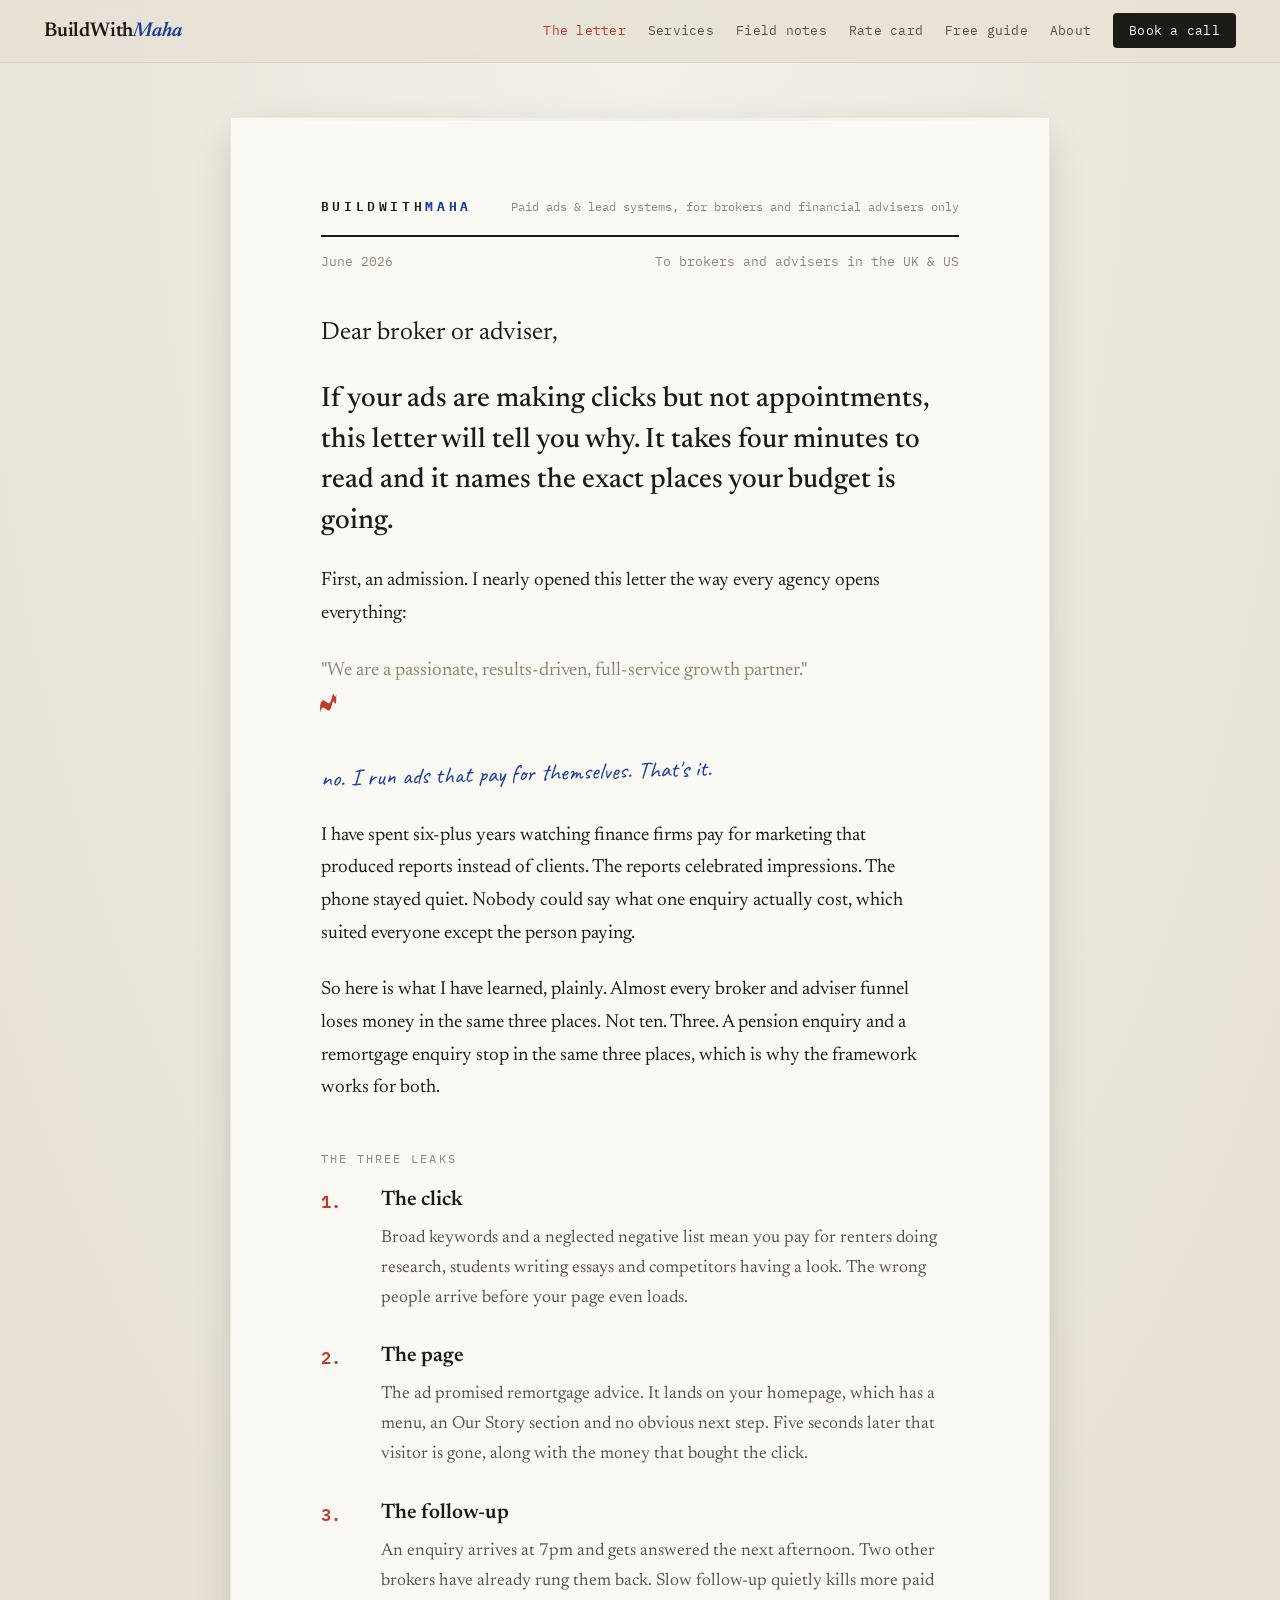
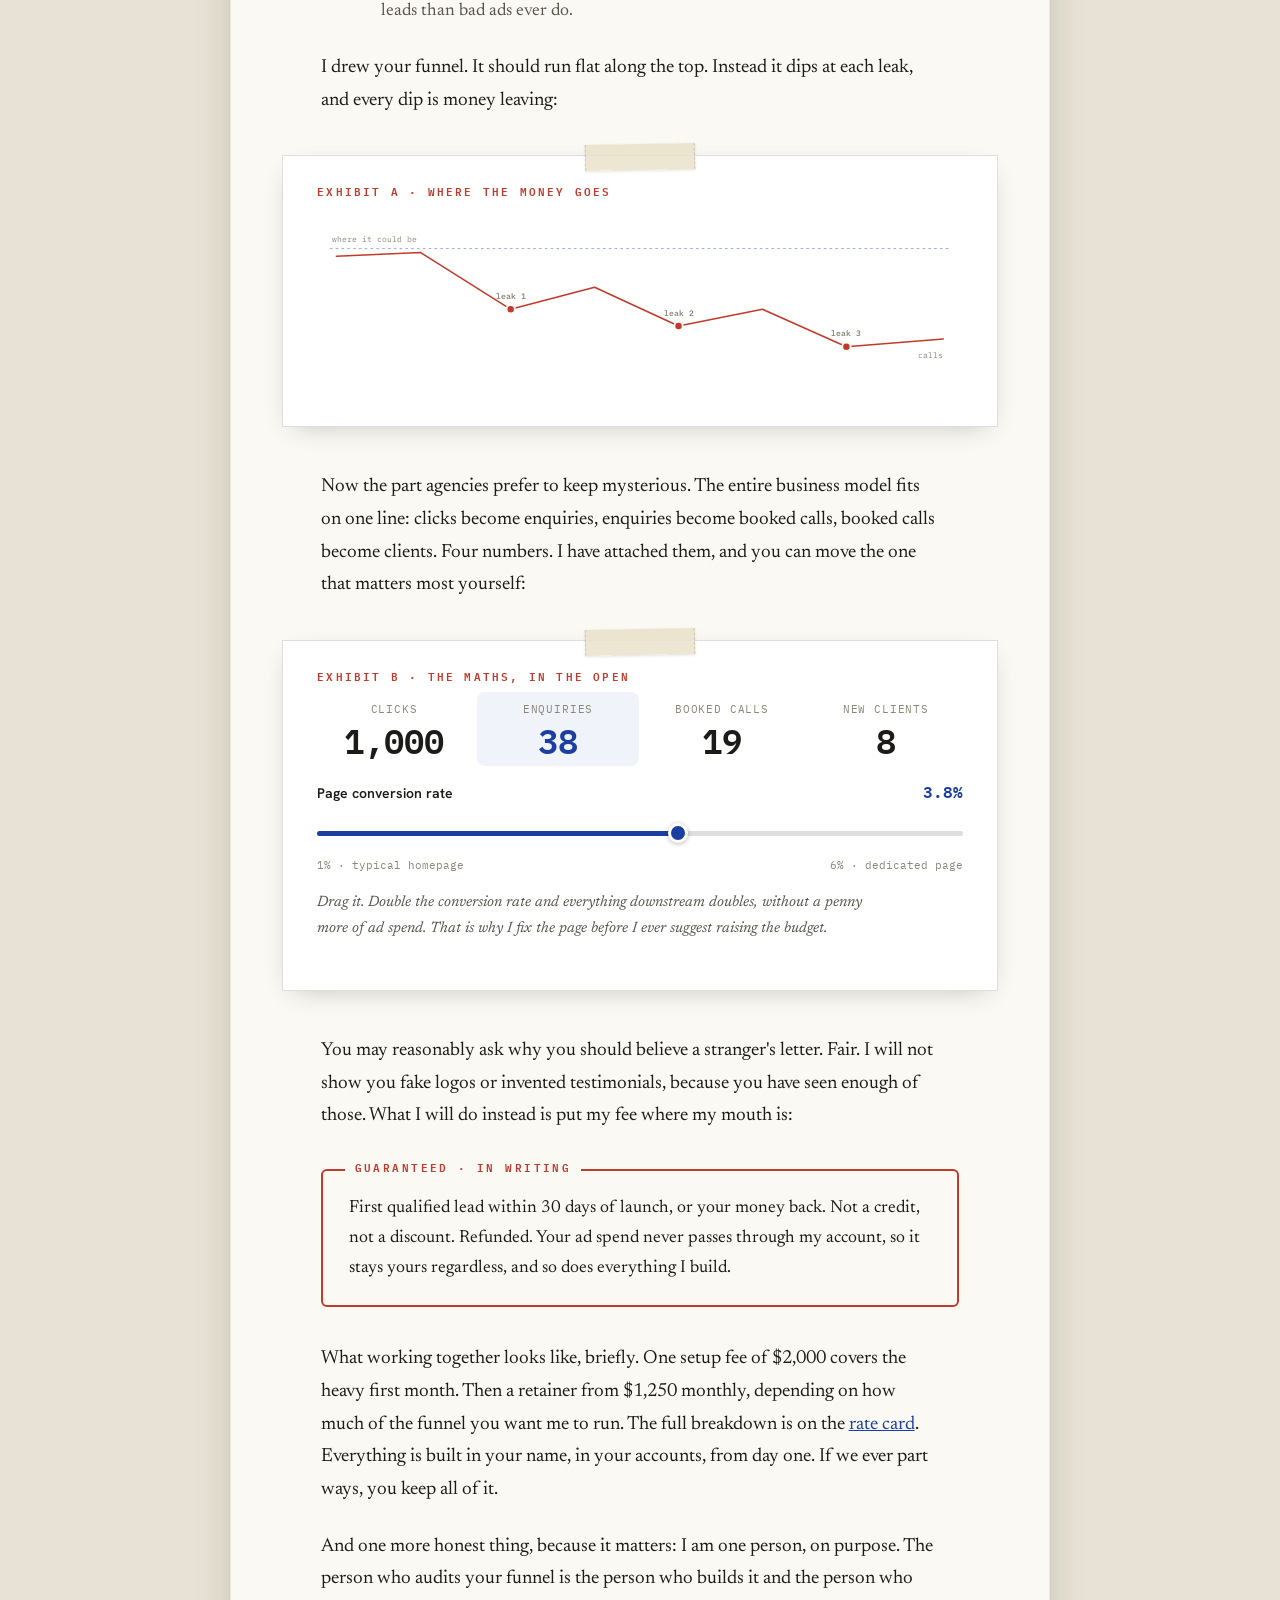
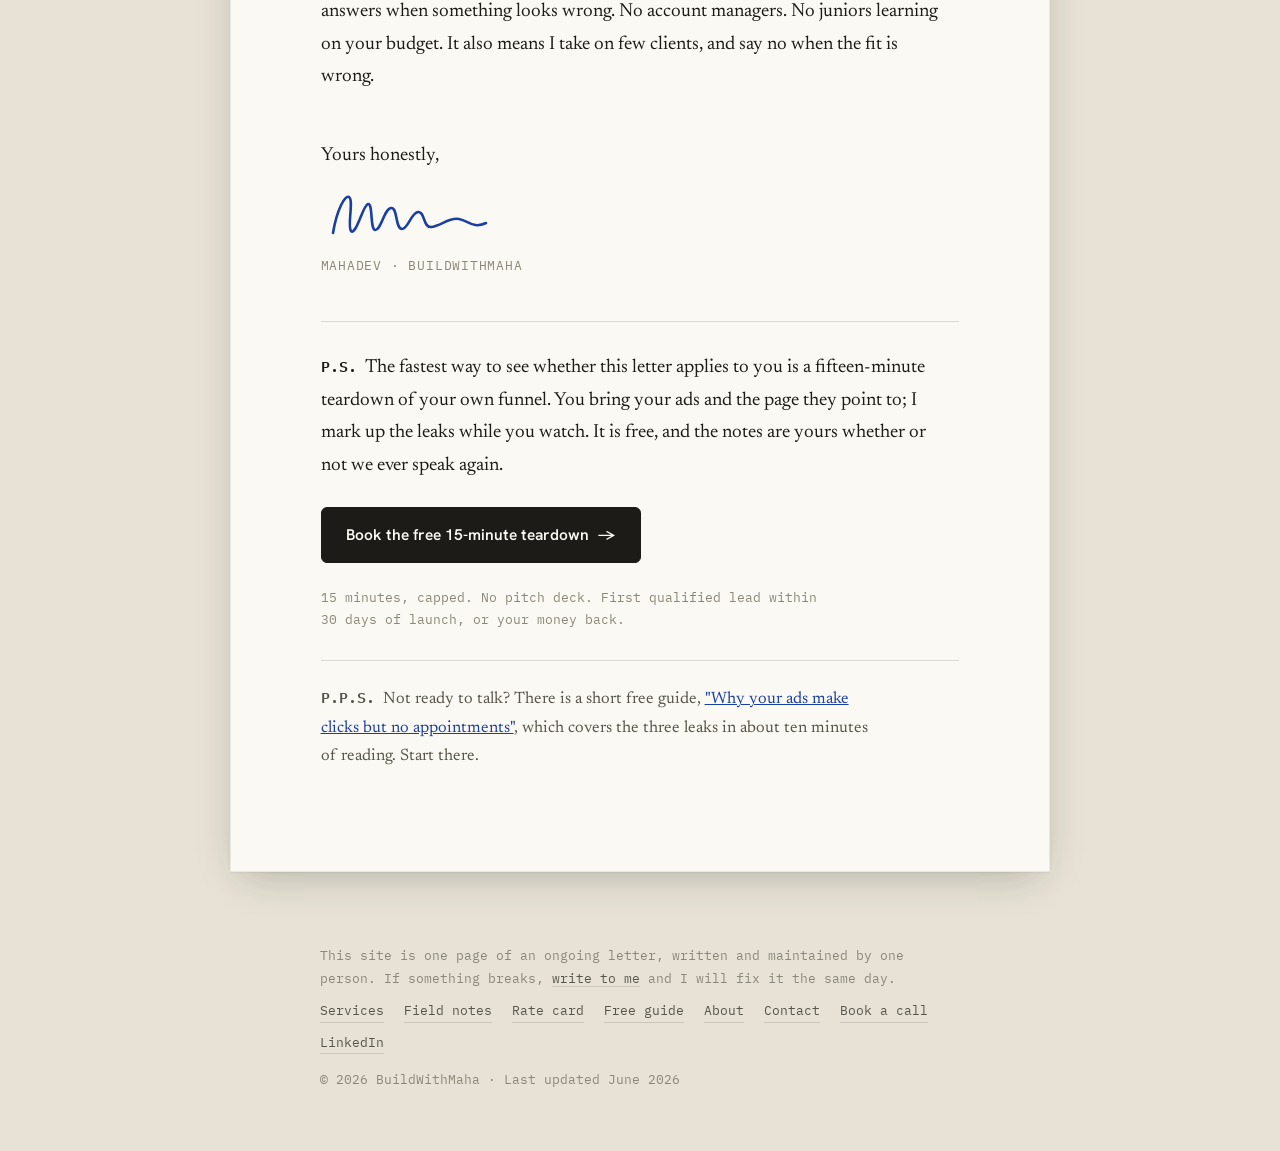
==== commit 78bd61e0: "Add files via upload" ====
--- a/index.html
+++ b/index.html
@@ -3,8 +3,8 @@
 <head>
 <meta charset="UTF-8">
 <meta name="viewport" content="width=device-width, initial-scale=1">
-<title>A letter to mortgage brokers | BuildWithMaha</title>
-<meta name="description" content="An open letter to every mortgage broker whose ads make clicks but no appointments. The three leaks, the maths, and a free 15-minute teardown. First lead in 30 days or the fee comes back.">
+<title>A letter to brokers and financial advisers | BuildWithMaha</title>
+<meta name="description" content="An open letter to every broker and financial adviser whose ads make clicks but no appointments. The three leaks, the maths, and a free 15-minute teardown. First qualified lead within 30 days of launch, or your money back.">
 <link rel="stylesheet" href="styles.css">
 </head>
 <body>
@@ -27,11 +27,11 @@
 
   <div class="letterhead">
     <span class="lh-name">BUILDWITH<b>MAHA</b></span>
-    <span class="lh-line">Paid ads &amp; lead systems, for mortgage brokers only</span>
+    <span class="lh-line">Paid ads &amp; lead systems, for brokers and financial advisers only</span>
   </div>
   <div class="dateline"><span>June 2026</span><span>To brokers and advisers in the UK &amp; US</span></div>
 
-  <p class="salute">Dear broker,</p>
+  <p class="salute">Dear broker or adviser,</p>
 
   <p class="big reveal">If your ads are making clicks but not appointments, this letter will tell you why. It takes four minutes to read and it names the exact places your budget is going.</p>
 
@@ -46,7 +46,7 @@
 
   <p class="reveal">I have spent six-plus years watching finance firms pay for marketing that produced reports instead of clients. The reports celebrated impressions. The phone stayed quiet. Nobody could say what one enquiry actually cost, which suited everyone except the person paying.</p>
 
-  <p class="reveal">So here is what I have learned, plainly. Almost every broker funnel loses money in the same three places. Not ten. Three.</p>
+  <p class="reveal">So here is what I have learned, plainly. Almost every broker and adviser funnel loses money in the same three places. Not ten. Three. A pension enquiry and a remortgage enquiry stop in the same three places, which is why the framework works for both.</p>
 
   <div class="kicker">The three leaks</div>
 
@@ -108,7 +108,7 @@
 
   <div class="stampbox reveal">
     <span class="st-label">Guaranteed &middot; in writing</span>
-    <p>If your first real enquiry does not arrive within 30 days of launch, the service fee is refunded. Not a credit. Refunded. Your ad spend never passes through my account, so it stays yours regardless, and so does everything I build.</p>
+    <p>First qualified lead within 30 days of launch, or your money back. Not a credit, not a discount. Refunded. Your ad spend never passes through my account, so it stays yours regardless, and so does everything I build.</p>
   </div>
 
   <p class="reveal">What working together looks like, briefly. One setup fee of $2,000 covers the heavy first month. Then a retainer from $1,250 monthly, depending on how much of the funnel you want me to run. The full breakdown is on the <a href="/pricing" style="color:var(--pen)">rate card</a>. Everything is built in your name, in your accounts, from day one. If we ever part ways, you keep all of it.</p>
@@ -126,7 +126,7 @@
   <div class="ps">
     <p><span class="pslabel">P.S.</span>The fastest way to see whether this letter applies to you is a fifteen-minute teardown of your own funnel. You bring your ads and the page they point to; I mark up the leaks while you watch. It is free, and the notes are yours whether or not we ever speak again.</p>
     <p style="margin-top:20px"><a class="btn" href="/book">Book the free 15-minute teardown <span class="arr">&rarr;</span></a></p>
-    <p class="riskline">15 minutes, capped. No pitch deck. First lead in 30 days or the fee comes back.</p>
+    <p class="riskline">15 minutes, capped. No pitch deck. First qualified lead within 30 days of launch, or your money back.</p>
   </div>
 
   <div class="ps" style="margin-top:30px;padding-top:24px">
